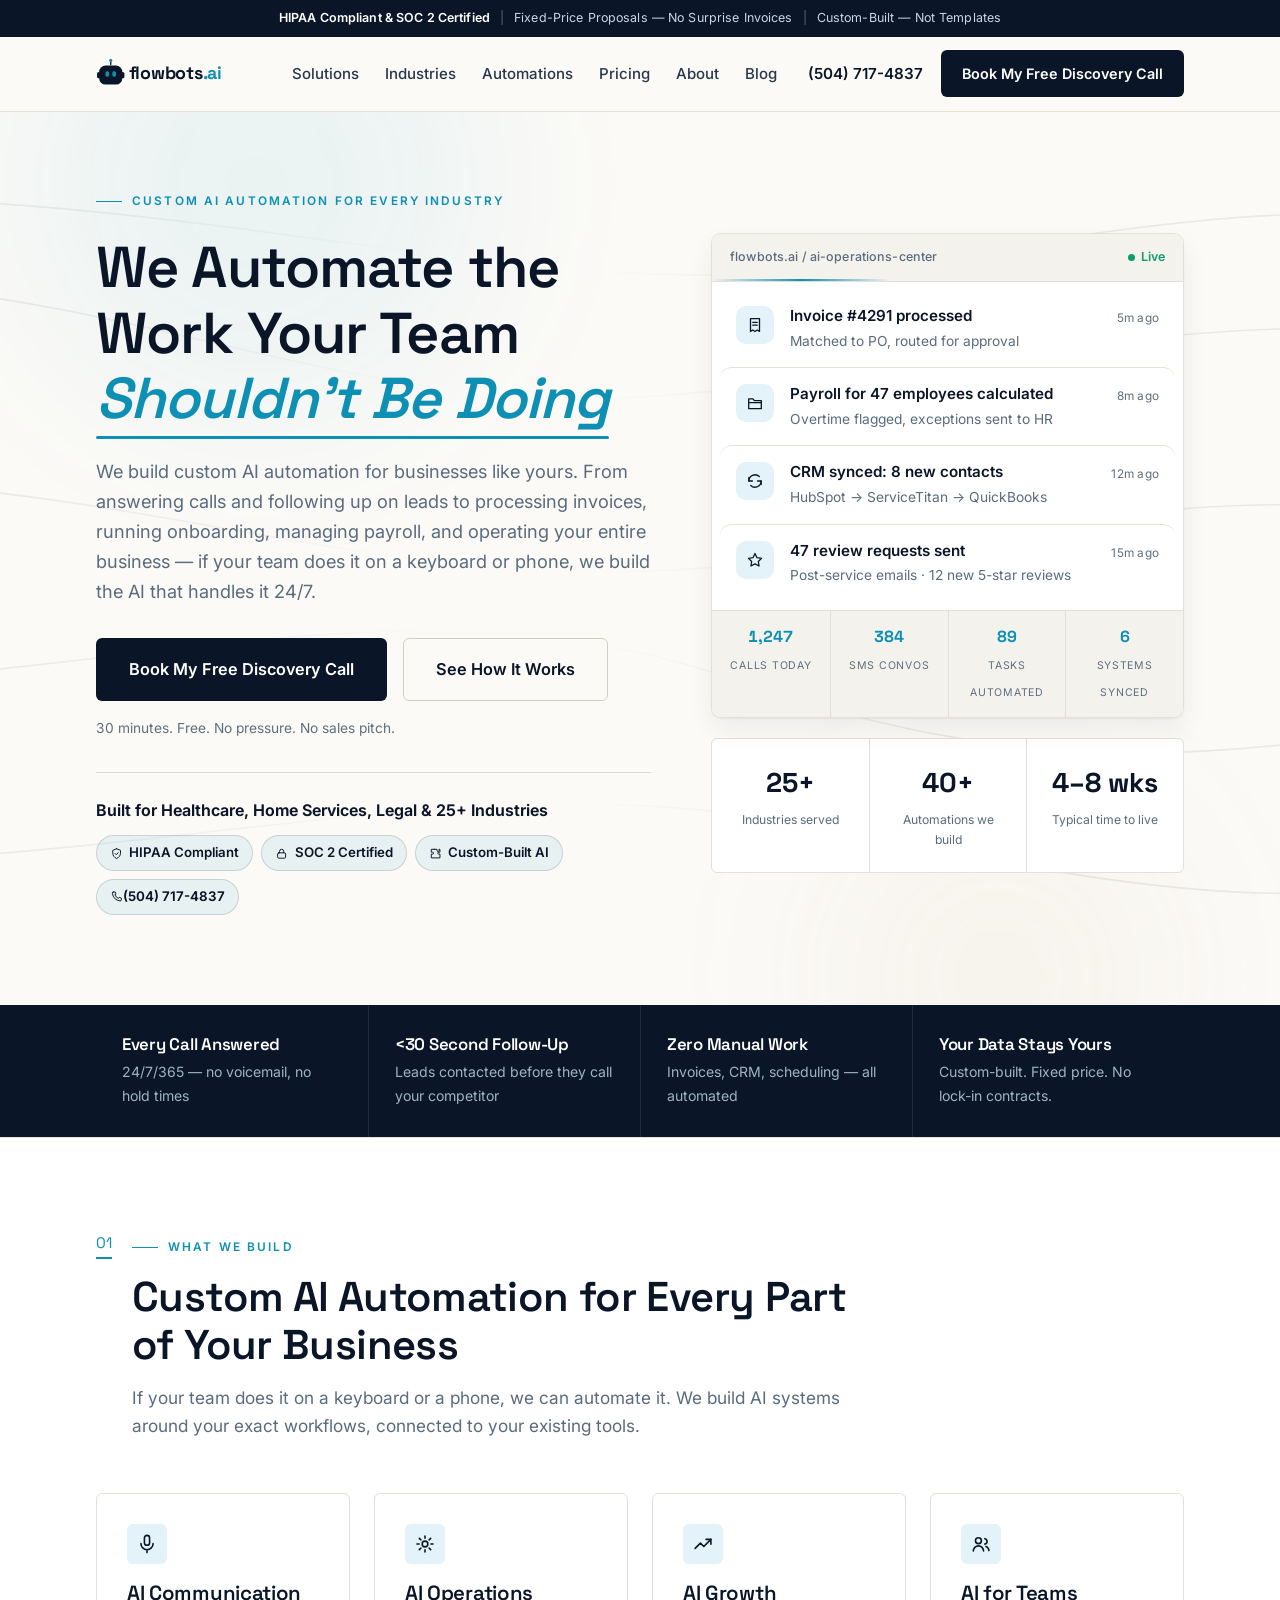
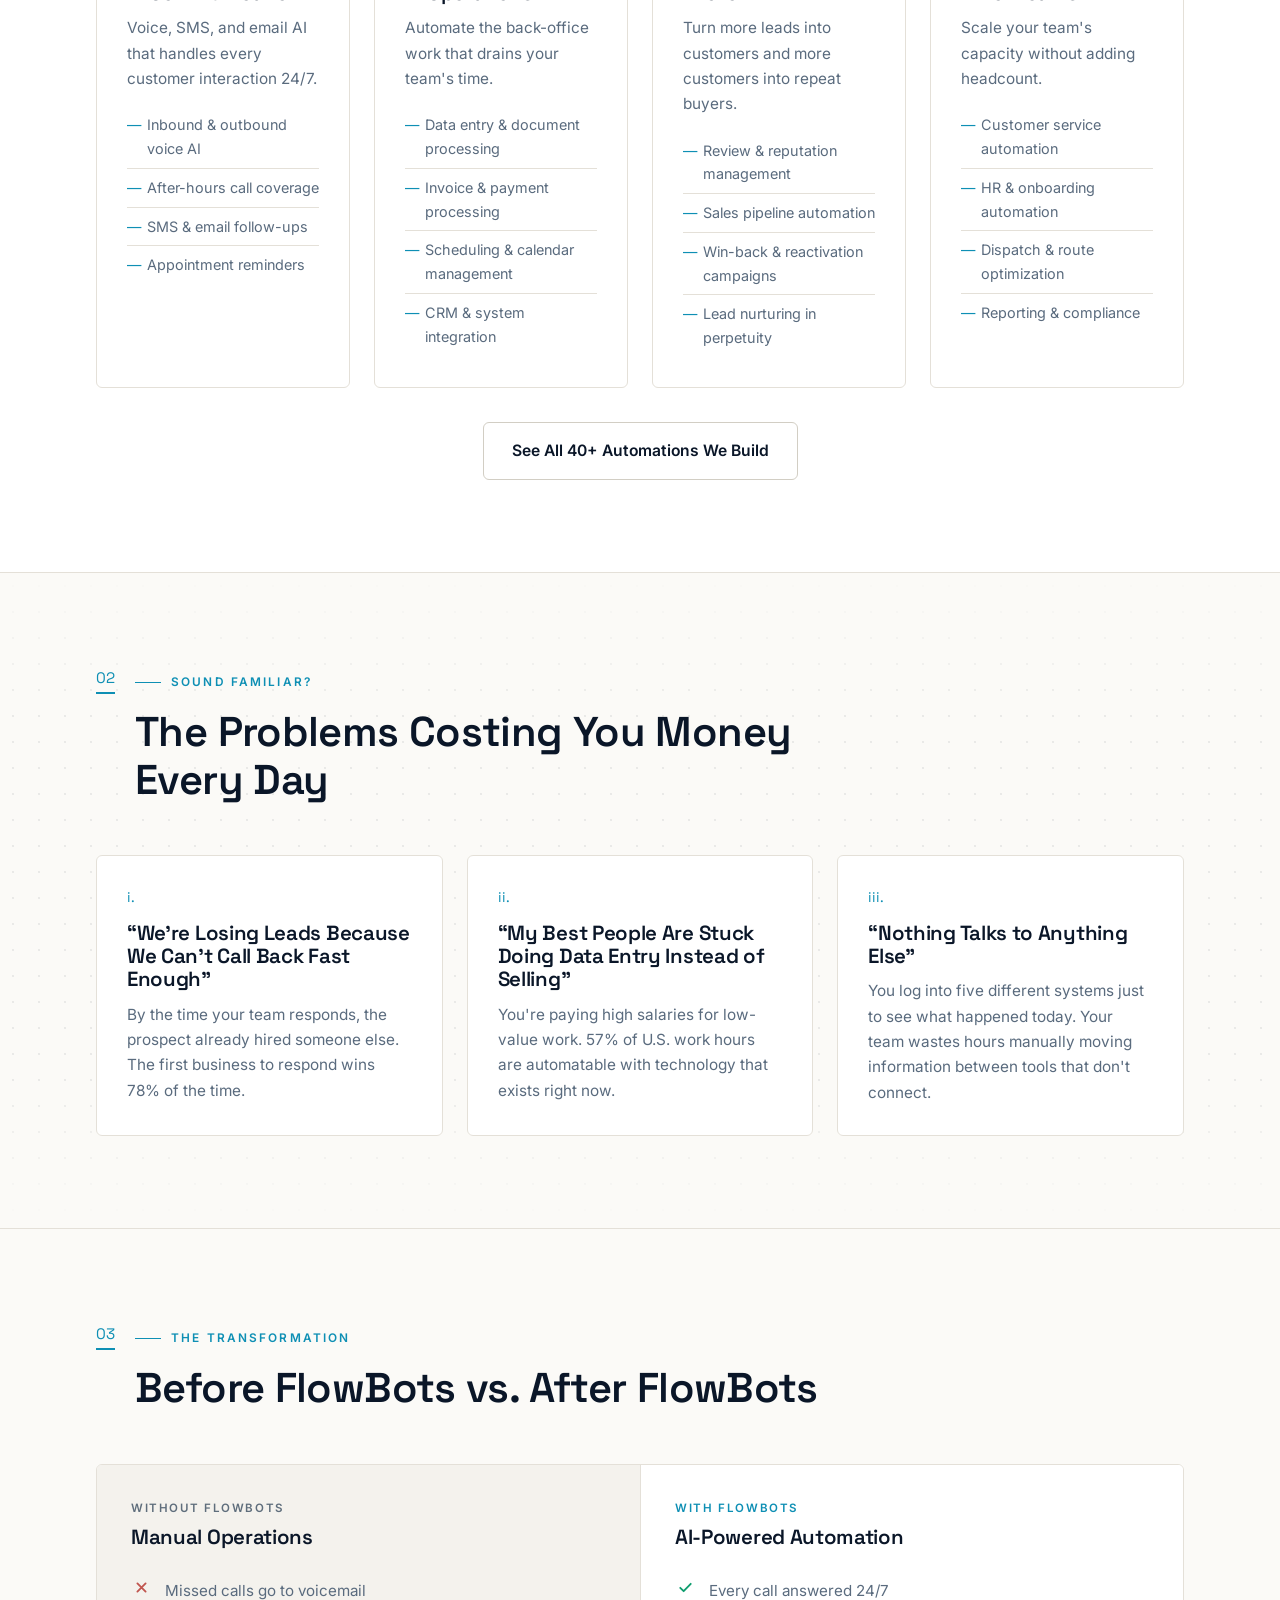
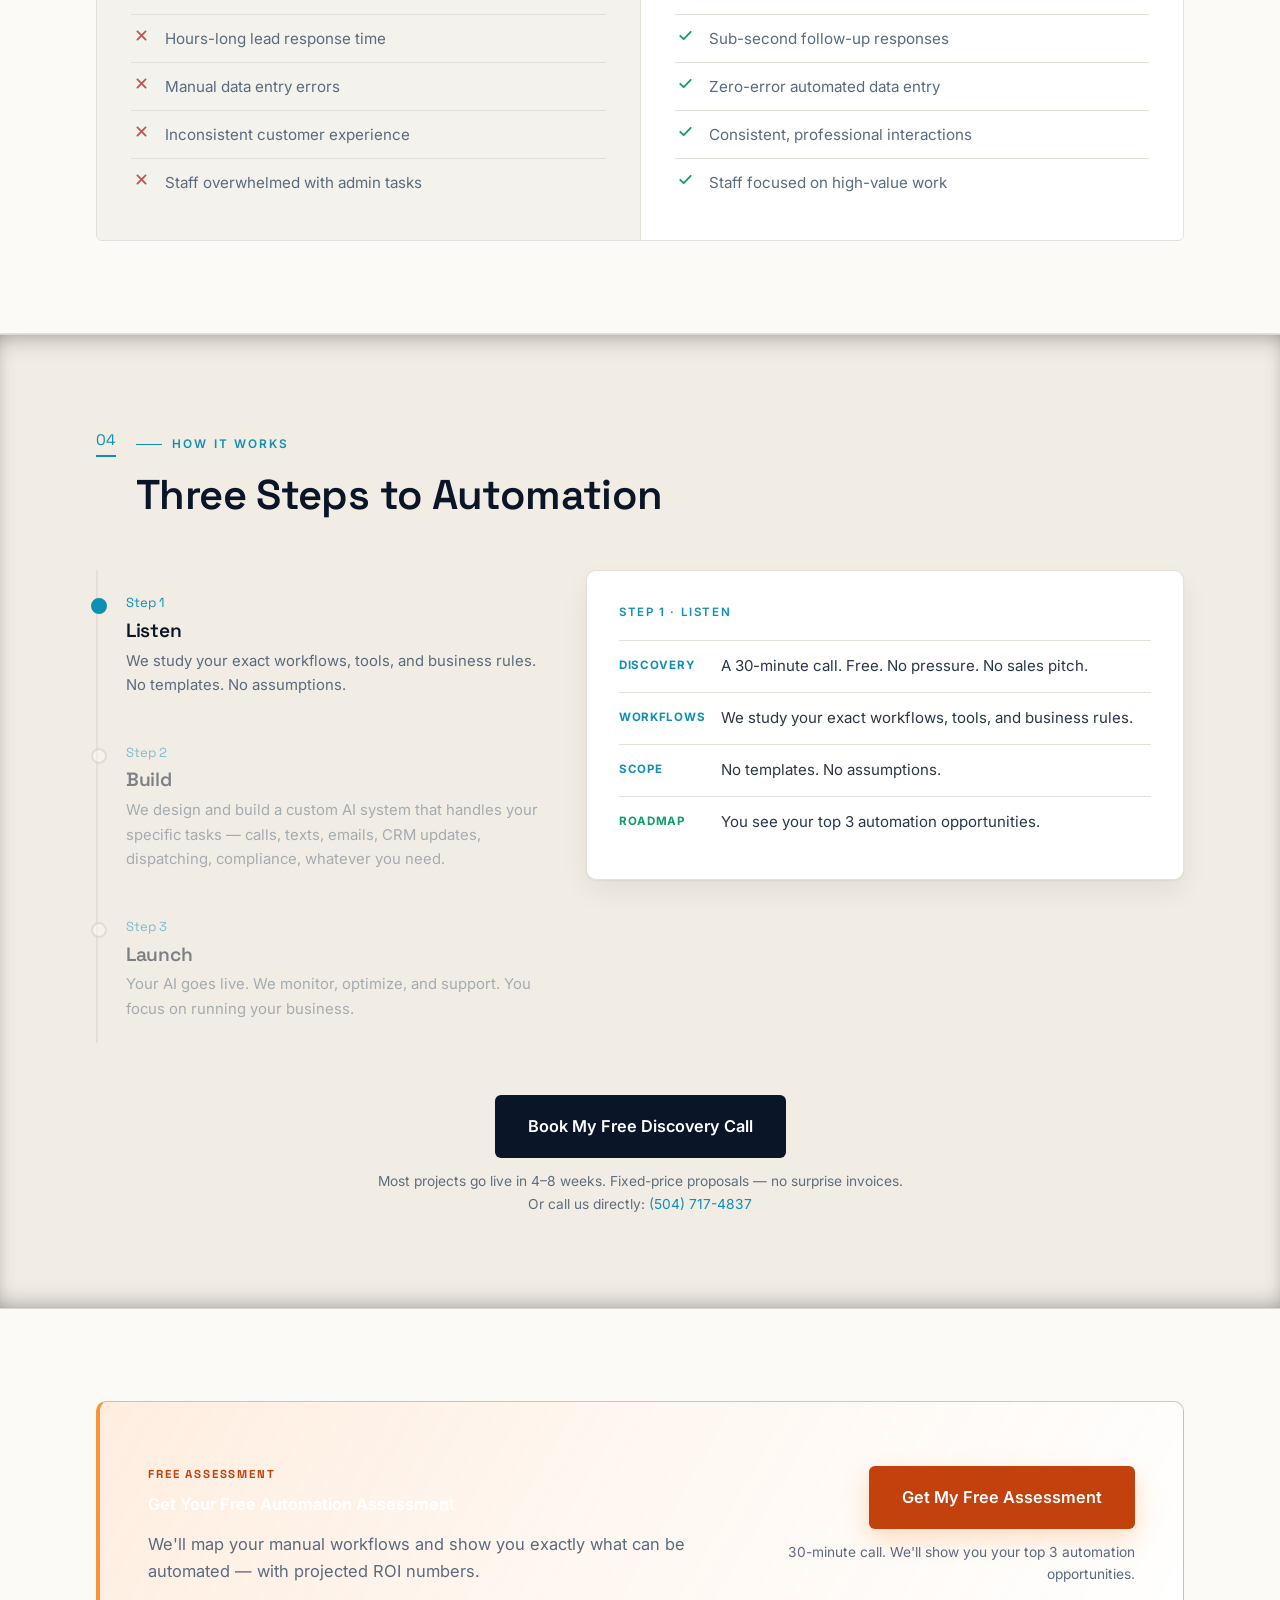
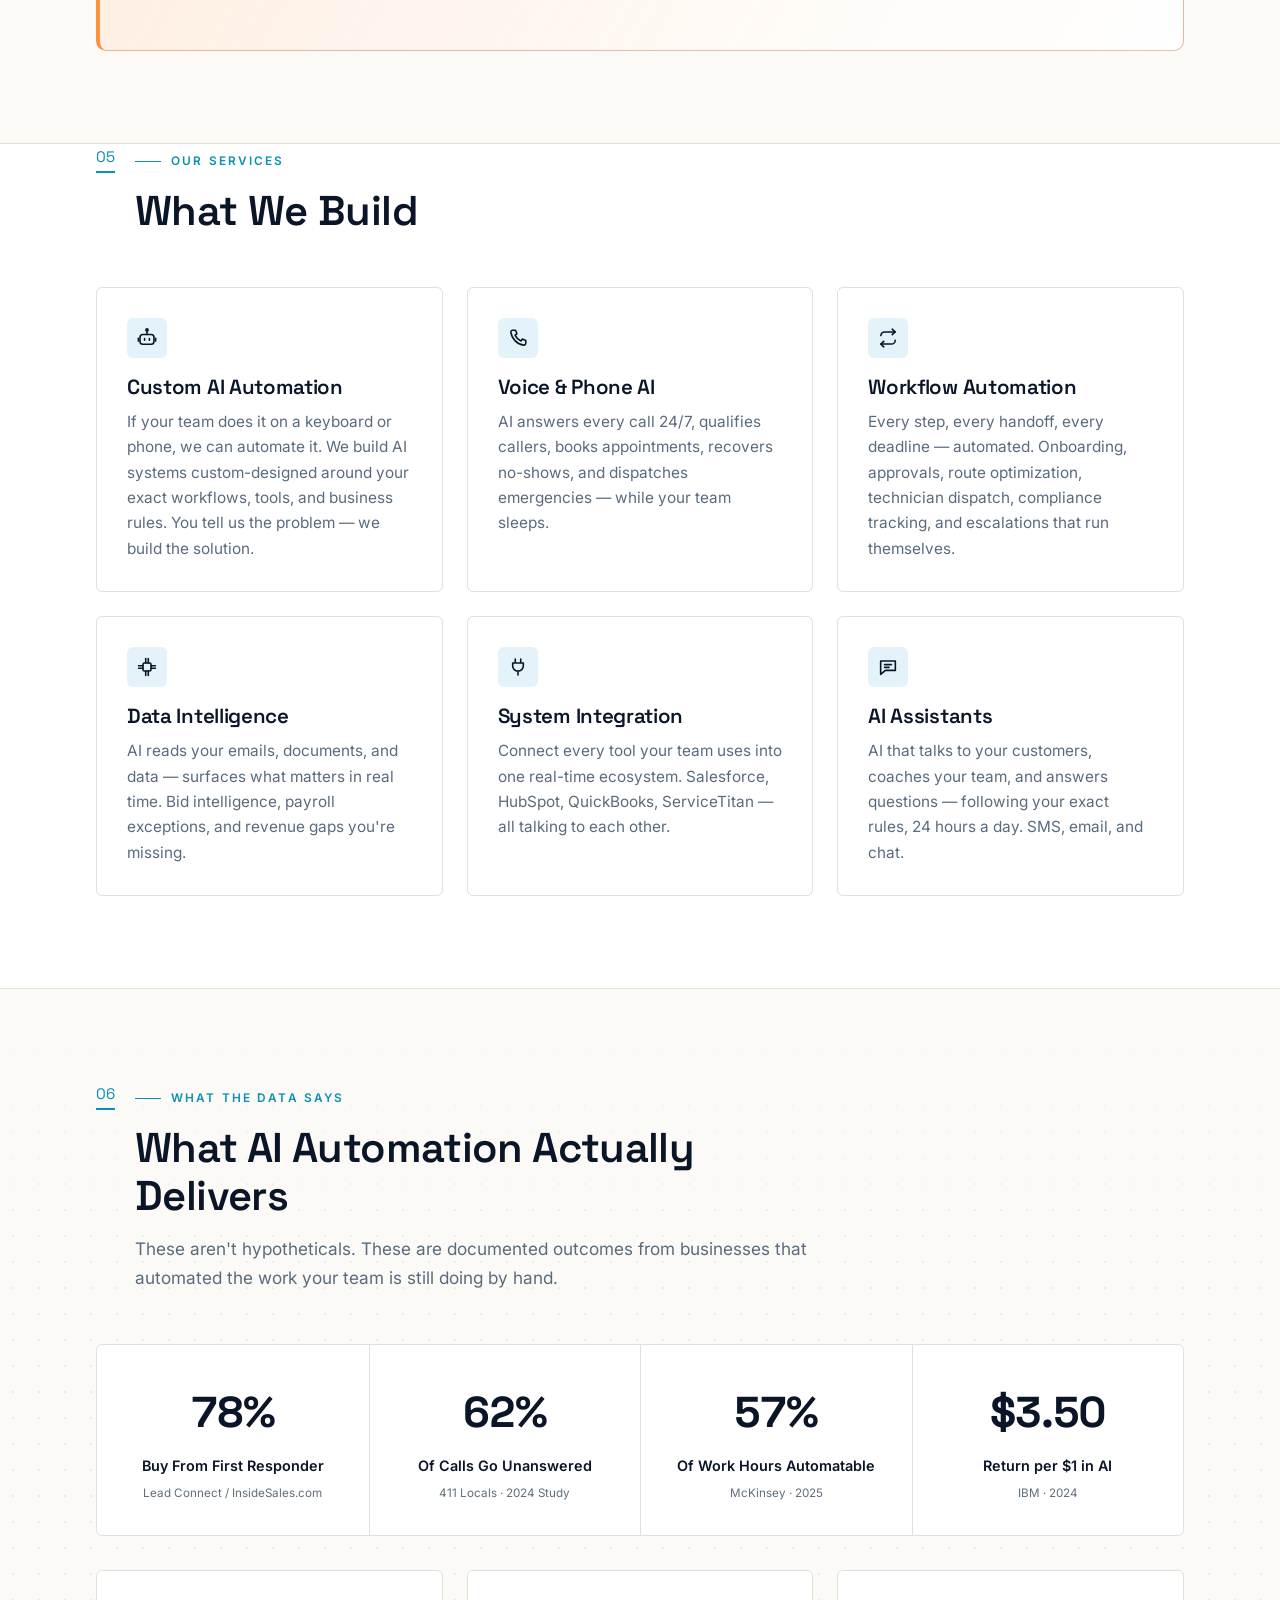
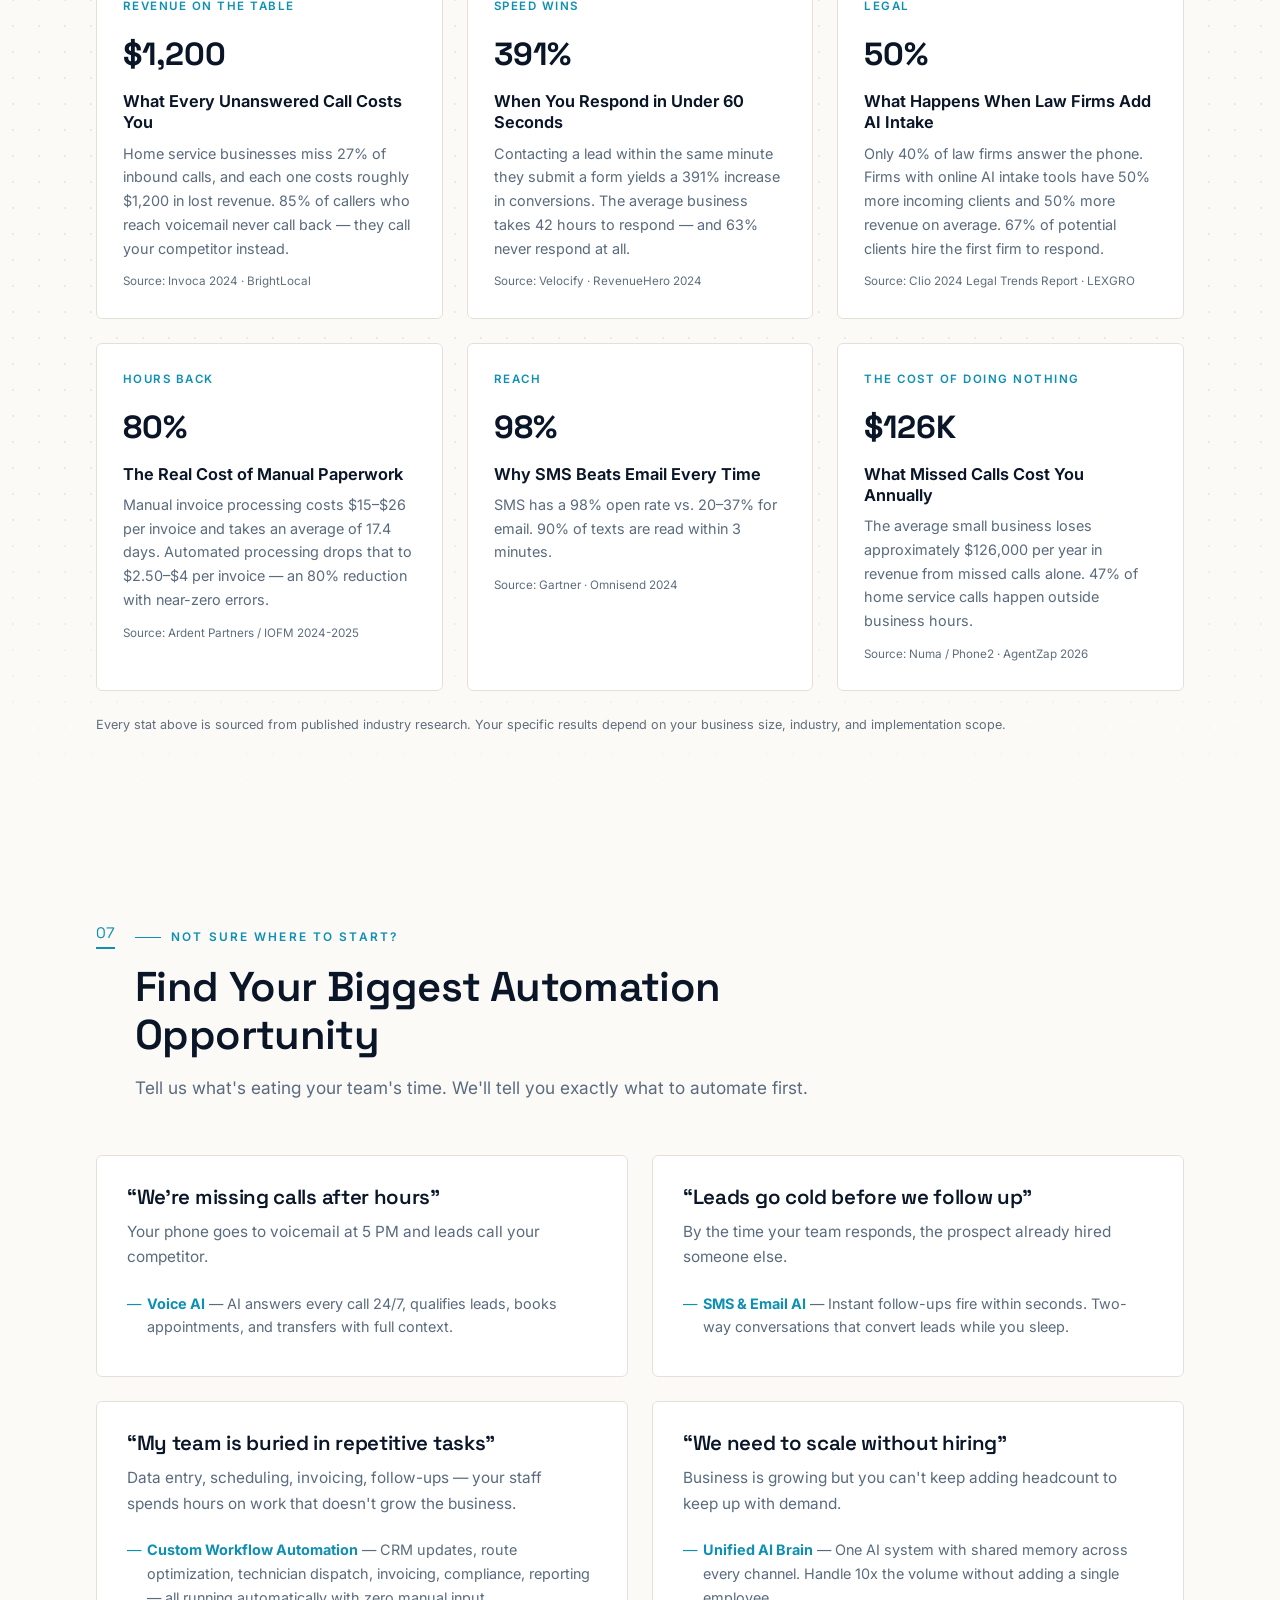
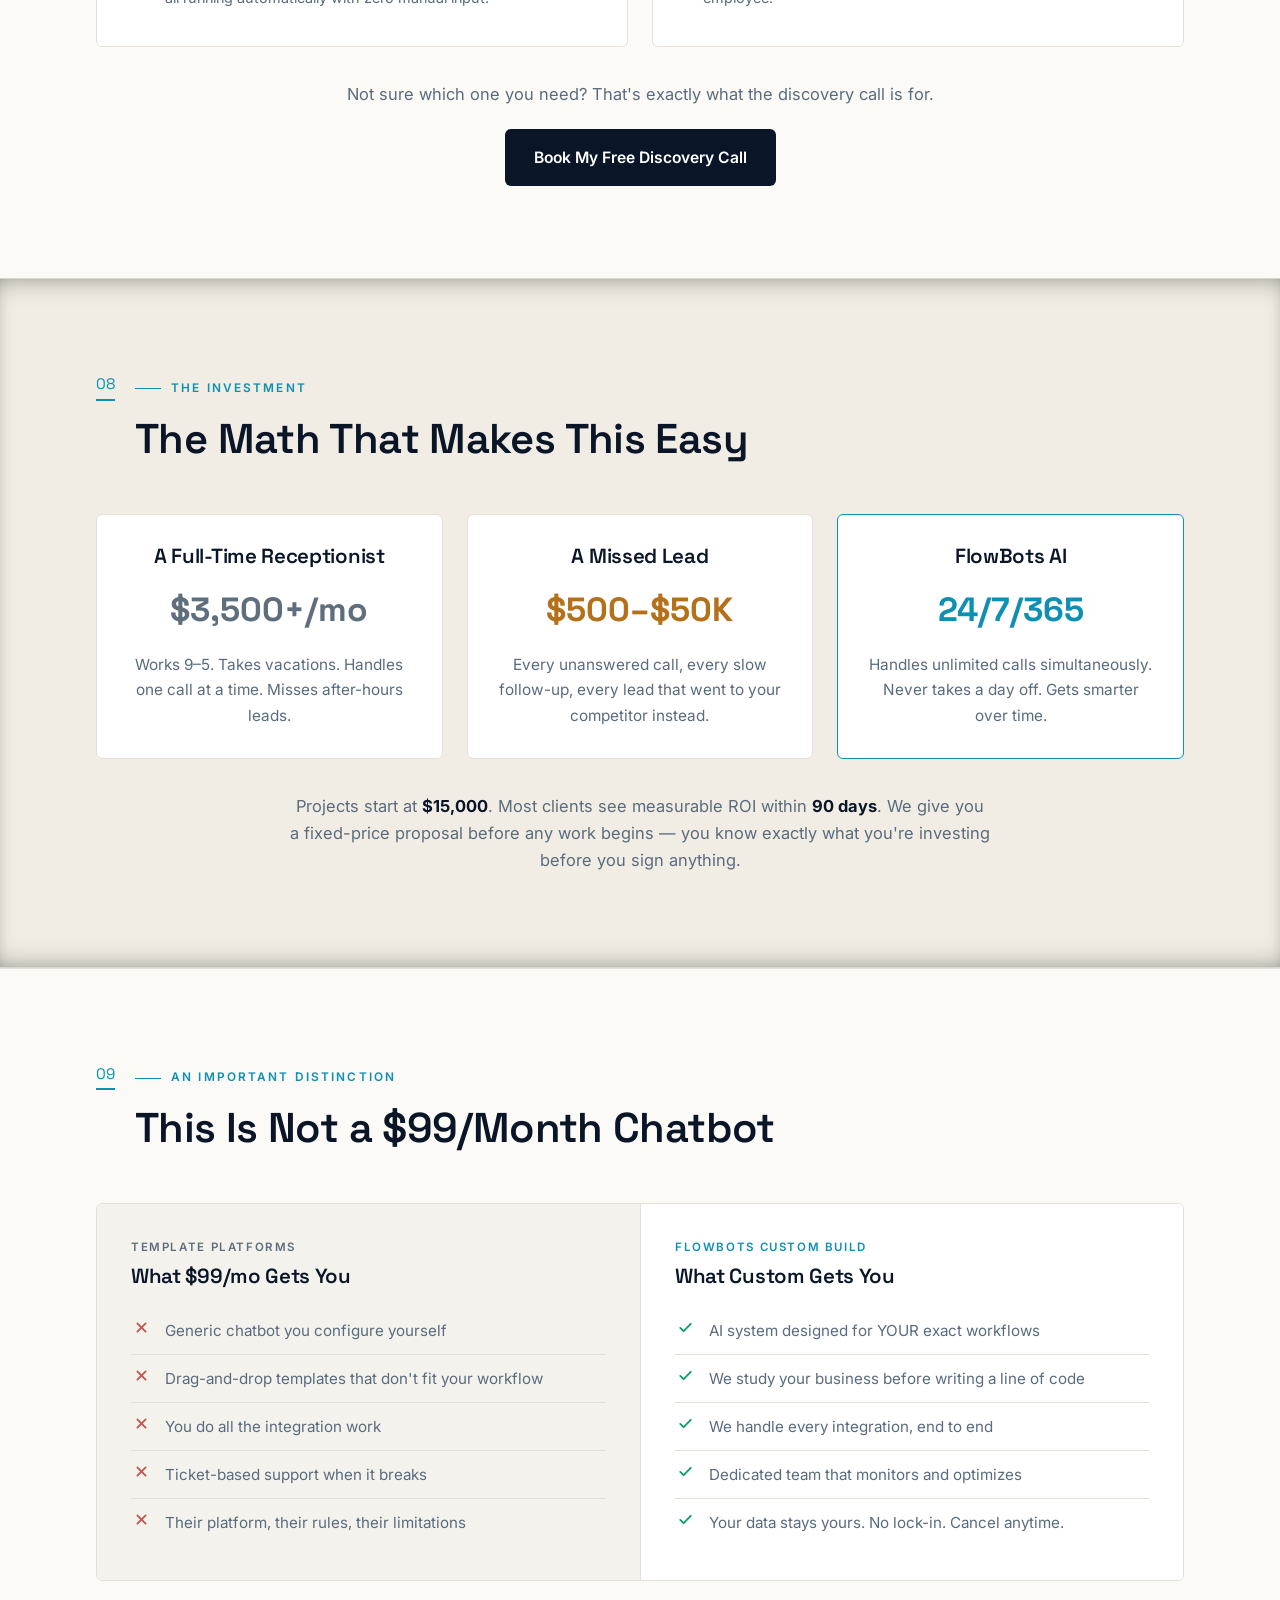
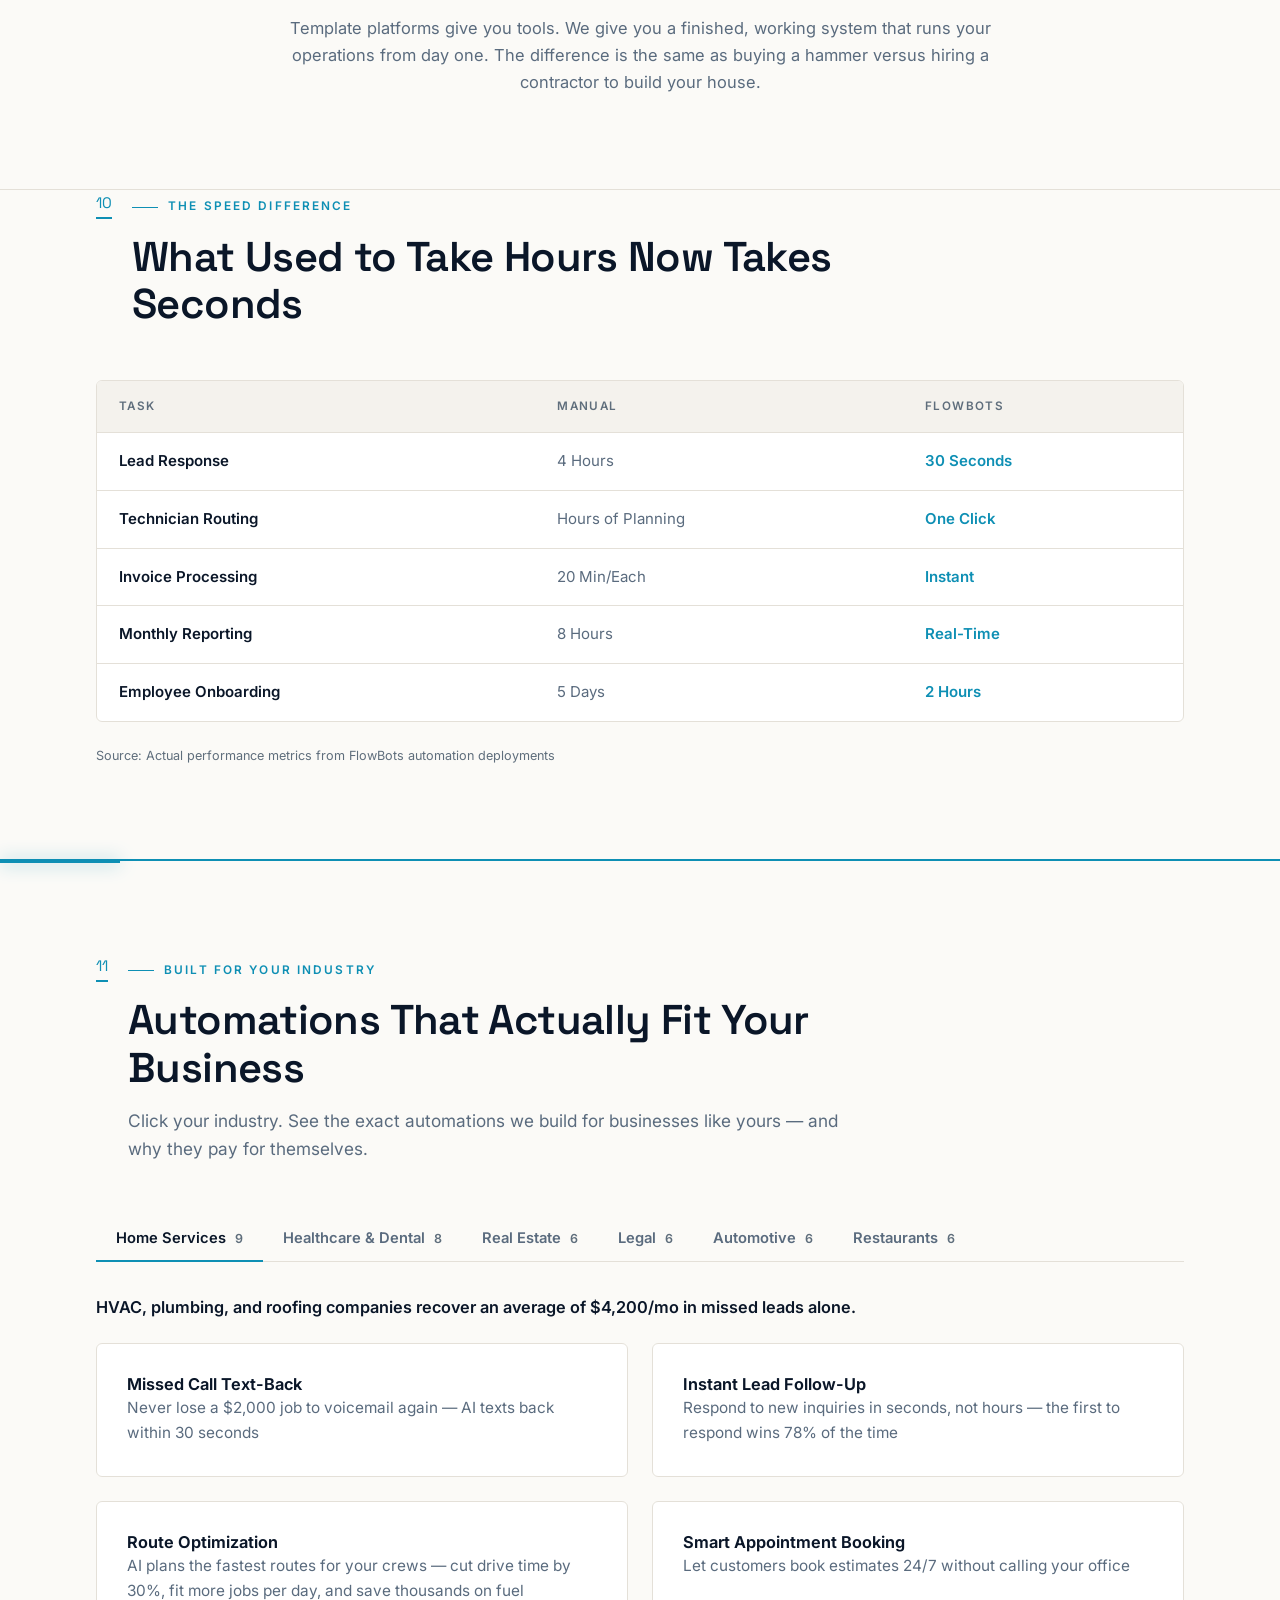
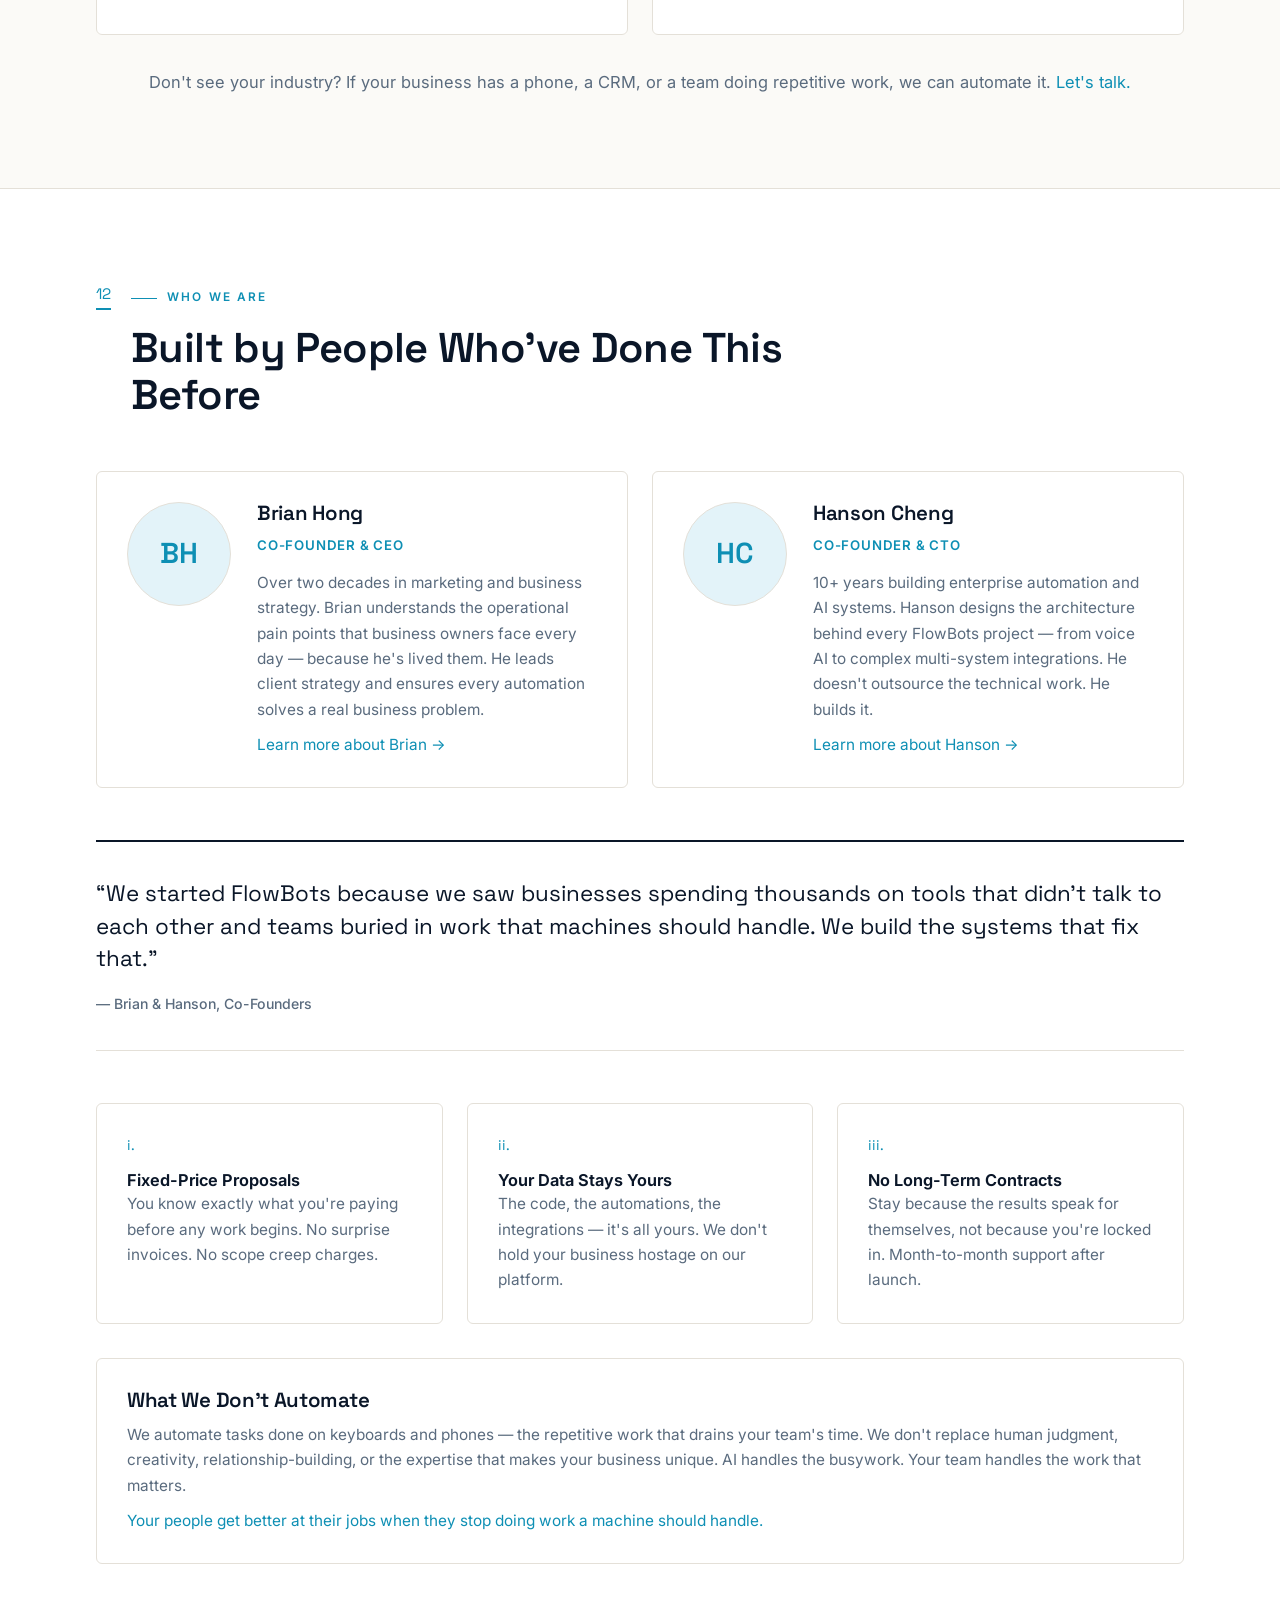
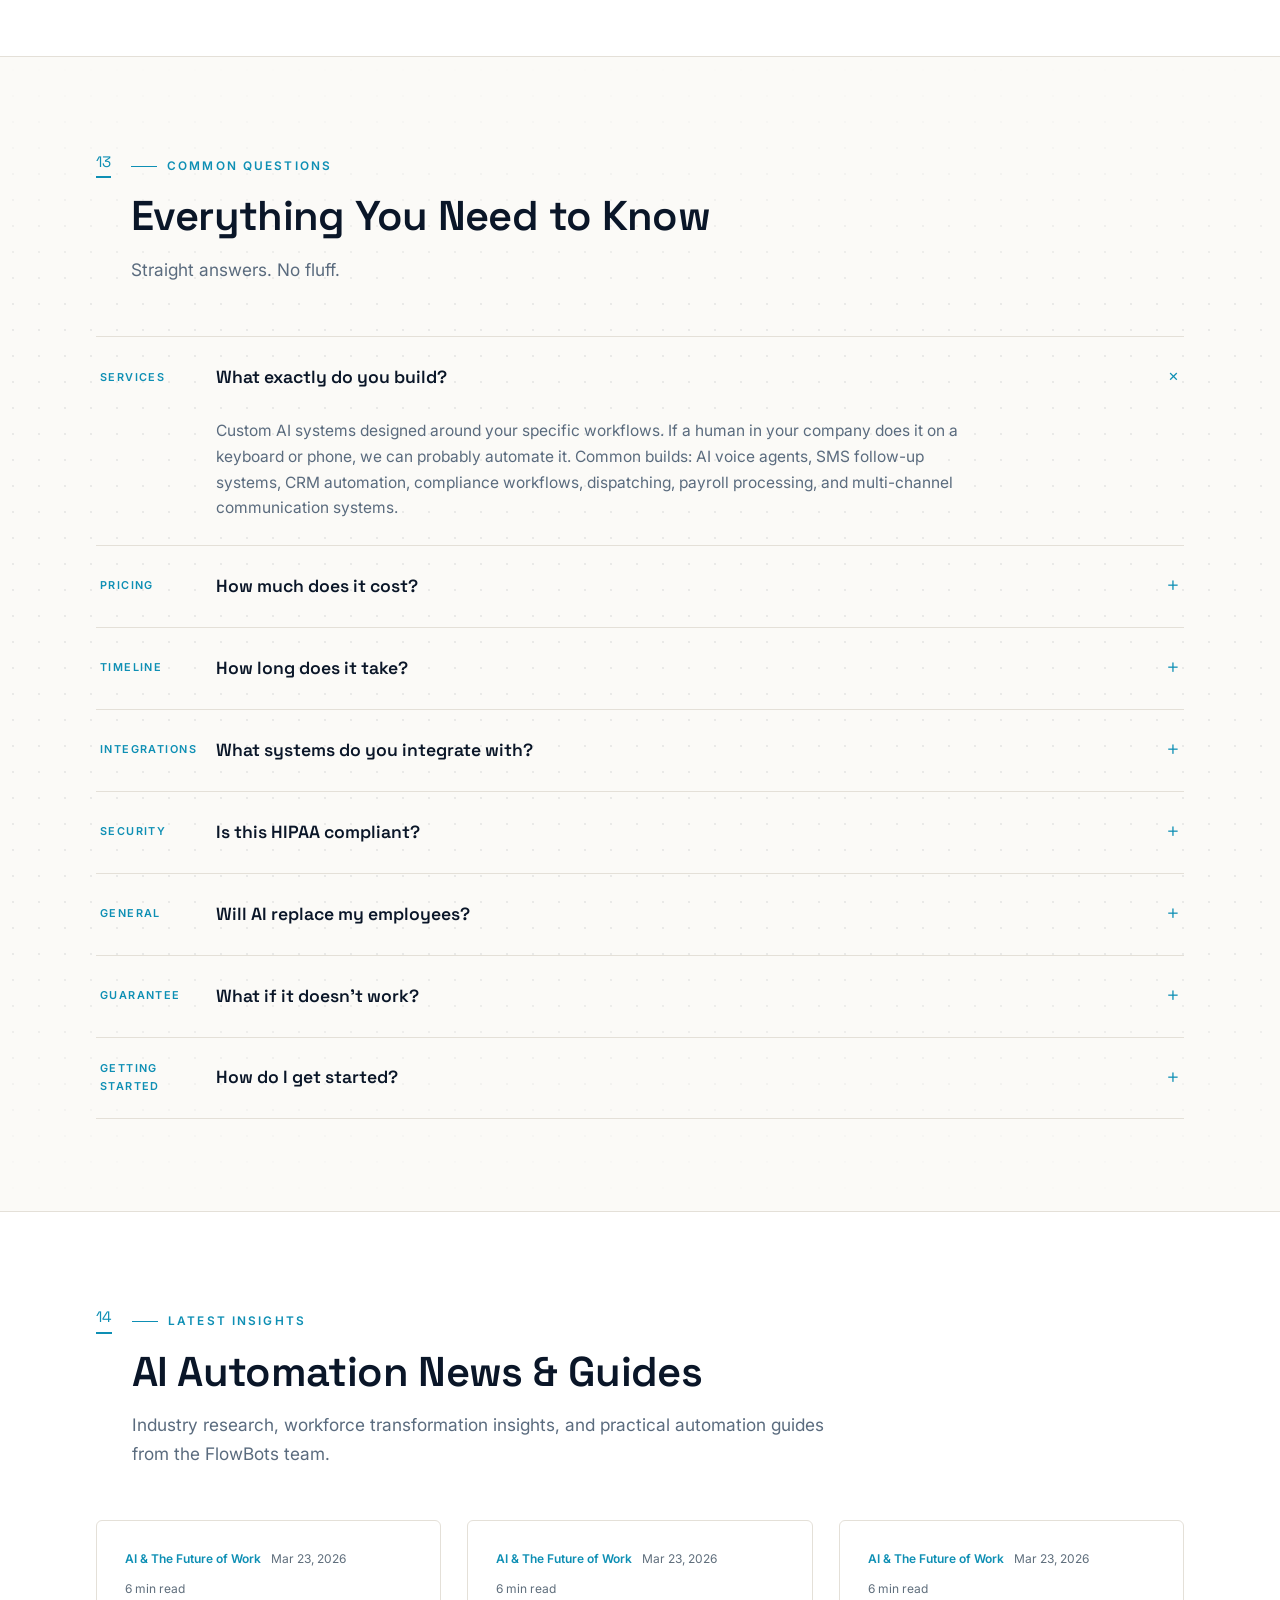
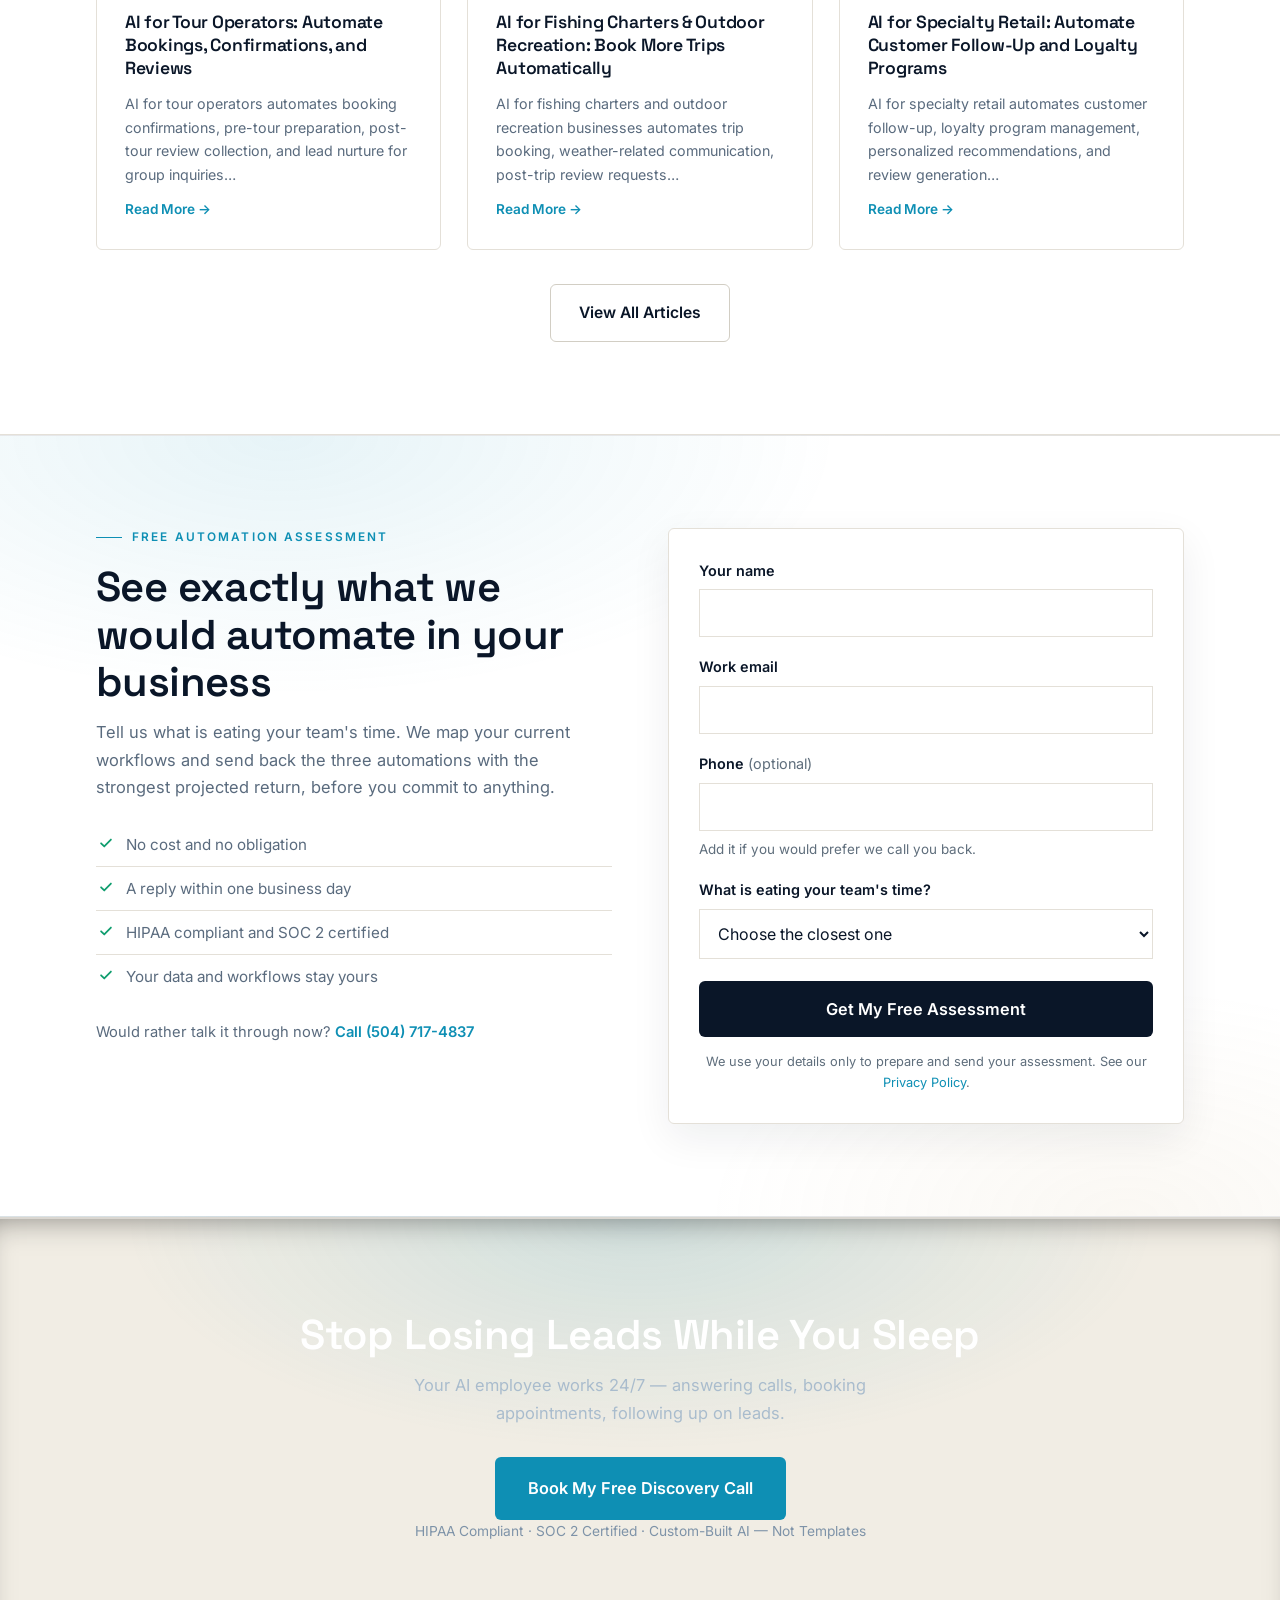
==== index.html @ aa14f766 "Fix broken CSS, hero panel placement, crowded panel rows, and a flat assessment band Root cause of t" ====
<!DOCTYPE html>
<html lang="en">
<head>
<meta charset="UTF-8">
<meta name="viewport" content="width=device-width, initial-scale=1.0">
<title>FlowBots.ai — Custom AI Automation for Your Business | Voice AI, SMS, Workflow Automation</title>
<meta name="description" content="We build custom AI automation for businesses like yours. Voice AI, SMS follow-up, workflow automation — if your team does it on a keyboard or phone, we build the AI that handles it 24/7.">
<link rel="preconnect" href="https://fonts.googleapis.com">
<link rel="preconnect" href="https://fonts.gstatic.com" crossorigin>
<link href="https://fonts.googleapis.com/css2?family=Space+Grotesk:wght@500;600;700&family=Inter:wght@400;500;600&display=swap" rel="stylesheet">
<link rel="stylesheet" href="style.css?v=16">
<script>/* These are the animated designs: motion is on unless a URL explicitly
   asks for ?motion=off. A production build should restore respect for
   prefers-reduced-motion; this is a review prototype. */
try{if(!/[?&]motion=off/.test(location.search))document.documentElement.classList.add('motion-on');}catch(e){}</script>
</head>
<body>
<svg class="icon-sprite" aria-hidden="true" focusable="false" style="position:absolute;width:0;height:0;overflow:hidden"><defs><symbol id="i-phone" viewBox="0 0 24 24"><path d="M6.2 3.5h3.1l1.5 3.9-2 1.4a12.4 12.4 0 0 0 6.4 6.4l1.4-2 3.9 1.5v3.1a2 2 0 0 1-2.2 2A16.6 16.6 0 0 1 4.2 5.7a2 2 0 0 1 2-2.2Z"/></symbol><symbol id="i-message" viewBox="0 0 24 24"><path d="M4 5.5h16v10.2H9.2L4 20V5.5Z"/><path d="M8.2 9.4h7.6M8.2 12.4h5"/></symbol><symbol id="i-shield" viewBox="0 0 24 24"><path d="M12 3.2 19 6v5.1c0 4.5-2.9 8-7 9.7-4.1-1.7-7-5.2-7-9.7V6l7-2.8Z"/><path d="M9.2 11.8 11.3 14l3.5-3.7"/></symbol><symbol id="i-plug" viewBox="0 0 24 24"><path d="M9 3.2v4.4M15 3.2v4.4M6.2 7.6h11.6v3.1a5.8 5.8 0 0 1-11.6 0V7.6ZM12 16.5v4.3"/></symbol><symbol id="i-gear" viewBox="0 0 24 24"><circle cx="12" cy="12" r="3.1"/><path d="M12 3.2v2.4M12 18.4v2.4M5.8 5.8l1.7 1.7M16.5 16.5l1.7 1.7M3.2 12h2.4M18.4 12h2.4M5.8 18.2l1.7-1.7M16.5 7.5l1.7-1.7"/></symbol><symbol id="i-chart" viewBox="0 0 24 24"><path d="M3.5 20.4h17"/><path d="M6.8 20.4v-6.2M11.4 20.4V7.6M16 20.4v-9.2"/></symbol><symbol id="i-sync" viewBox="0 0 24 24"><path d="M20.2 12a8.2 8.2 0 0 1-13.9 5.9M3.8 12A8.2 8.2 0 0 1 17.7 6.1"/><path d="M3.8 7.2V12h4.8M20.2 16.8V12h-4.8"/></symbol><symbol id="i-folder" viewBox="0 0 24 24"><path d="M3.6 6.4h5.6l2 2.4h9.2v10.8H3.6V6.4Z"/><path d="M3.6 11.6h16.8"/></symbol><symbol id="i-puzzle" viewBox="0 0 24 24"><path d="M9.4 4.2h5.2v2.3a1.7 1.7 0 1 0 3.4 0V4.2h1.8v5.2h-2.3a1.7 1.7 0 1 0 0 3.4h2.3v6.9H4.2v-6.9h2.3a1.7 1.7 0 1 0 0-3.4H4.2V4.2h5.2Z"/></symbol><symbol id="i-bolt" viewBox="0 0 24 24"><path d="M13.4 2.6 4.8 13.5h5.9l-1.1 7.9 8.6-10.9h-5.9l1.1-7.9Z"/></symbol><symbol id="i-lock" viewBox="0 0 24 24"><rect x="4.8" y="10.6" width="14.4" height="9.6" rx="2"/><path d="M8.2 10.6V7.9a3.8 3.8 0 0 1 7.6 0v2.7"/></symbol><symbol id="i-unlock" viewBox="0 0 24 24"><rect x="4.8" y="10.6" width="14.4" height="9.6" rx="2"/><path d="M8.2 10.6V7.9a3.8 3.8 0 0 1 7.1-1.9"/></symbol><symbol id="i-document" viewBox="0 0 24 24"><path d="M6.2 3.4h7.4l4.2 4.2v13H6.2V3.4Z"/><path d="M13.6 3.4v4.2h4.2M9.2 12.4h5.6M9.2 15.8h5.6"/></symbol><symbol id="i-flask" viewBox="0 0 24 24"><path d="M9.4 3.4v6.1L4.6 18a2 2 0 0 0 1.7 3h11.4a2 2 0 0 0 1.7-3l-4.8-8.5V3.4"/><path d="M8.2 3.4h7.6M7.4 14.2h9.2"/></symbol><symbol id="i-trending" viewBox="0 0 24 24"><path d="M3.4 16.8 9.2 11l3.7 3.7 7.7-7.7"/><path d="M15.4 7h5.2v5.2"/></symbol><symbol id="i-users" viewBox="0 0 24 24"><circle cx="9.2" cy="8.4" r="3.2"/><path d="M3.6 19.6a5.6 5.6 0 0 1 11.2 0"/><path d="M16.2 6.2a3 3 0 0 1 0 5.9M17.4 14.6a5 5 0 0 1 3.2 4.6"/></symbol><symbol id="i-bot" viewBox="0 0 24 24"><rect x="4.4" y="8.2" width="15.2" height="10.6" rx="3"/><path d="M12 4.2v4M9.4 12.6v1.8M14.6 12.6v1.8M2.6 12.4v3M21.4 12.4v3"/><circle cx="12" cy="3.2" r="1.2"/></symbol><symbol id="i-tools" viewBox="0 0 24 24"><path d="M14.8 6.4a3.8 3.8 0 0 0 5 5l-9.6 9.6a2.2 2.2 0 0 1-3.1-3.1l9.6-9.6a3.8 3.8 0 0 0-5-5"/></symbol><symbol id="i-receipt" viewBox="0 0 24 24"><path d="M6 3.4h12v17.2l-3-1.9-3 1.9-3-1.9-3 1.9V3.4Z"/><path d="M9 8.4h6M9 12.2h6"/></symbol><symbol id="i-star" viewBox="0 0 24 24"><path d="m12 3.4 2.7 5.5 6 .9-4.3 4.2 1 6-5.4-2.8-5.4 2.8 1-6L3.3 9.8l6-.9L12 3.4Z"/></symbol><symbol id="i-mic" viewBox="0 0 24 24"><rect x="9.2" y="2.6" width="5.6" height="10.8" rx="2.8"/><path d="M5.4 11.6a6.6 6.6 0 0 0 13.2 0M12 18.2v3.2"/></symbol><symbol id="i-repeat" viewBox="0 0 24 24"><path d="M4.2 9.4a4 4 0 0 1 4-4h11.6M19.8 14.6a4 4 0 0 1-4 4H4.2"/><path d="M16.6 2.4 19.8 5.4l-3.2 3M7.4 15.6 4.2 18.6l3.2 3"/></symbol><symbol id="i-cpu" viewBox="0 0 24 24"><rect x="7.6" y="7.6" width="8.8" height="8.8" rx="1.6"/><path d="M10.6 2.8v4.8M13.4 2.8v4.8M10.6 16.4v4.8M13.4 16.4v4.8M2.8 10.6h4.8M2.8 13.4h4.8M16.4 10.6h4.8M16.4 13.4h4.8"/></symbol><symbol id="i-calendar" viewBox="0 0 24 24"><rect x="3.8" y="5.4" width="16.4" height="15" rx="2"/><path d="M8.2 2.8v4.4M15.8 2.8v4.4M3.8 10.4h16.4"/></symbol><symbol id="i-card" viewBox="0 0 24 24"><rect x="2.8" y="5.2" width="18.4" height="13.6" rx="2.2"/><path d="M2.8 10h18.4M6.4 14.6h3.4"/></symbol><symbol id="i-ruler" viewBox="0 0 24 24"><path d="m3.4 15.4 12-12 5.2 5.2-12 12-5.2-5.2Z"/><path d="m7.4 11.4 2 2M10.6 8.2l2 2M13.8 5 15.8 7"/></symbol><symbol id="i-clock" viewBox="0 0 24 24"><circle cx="12" cy="12" r="8.6"/><path d="M12 6.8V12l3.4 2.2"/></symbol><symbol id="i-search" viewBox="0 0 24 24"><circle cx="10.8" cy="10.8" r="6.8"/><path d="m16 16 4.6 4.6"/></symbol><symbol id="i-graduation" viewBox="0 0 24 24"><path d="M2.8 8.6 12 4.2l9.2 4.4-9.2 4.4L2.8 8.6Z"/><path d="M6.6 10.6v5.2c0 1.6 2.4 2.9 5.4 2.9s5.4-1.3 5.4-2.9v-5.2M20.4 9v5.4"/></symbol><symbol id="i-target" viewBox="0 0 24 24"><circle cx="12" cy="12" r="8.4"/><circle cx="12" cy="12" r="4.6"/><circle cx="12" cy="12" r="1"/></symbol><symbol id="i-home" viewBox="0 0 24 24"><path d="M3.8 10.8 12 3.8l8.2 7v9.4H3.8v-9.4Z"/><path d="M9.4 20.2v-5.6h5.2v5.6"/></symbol><symbol id="i-health" viewBox="0 0 24 24"><path d="M6.2 3.2v5.4a4.6 4.6 0 0 0 9.2 0V3.2"/><path d="M4.4 3.2h3.6M13.6 3.2h3.6M10.8 13a5.4 5.4 0 0 0 5.4 5.2 3.6 3.6 0 0 0 3.6-3.6v-1.2"/><circle cx="19.8" cy="11.4" r="2"/></symbol><symbol id="i-building" viewBox="0 0 24 24"><path d="M4.2 20.6V8.2L12 3.4l7.8 4.8v12.4"/><path d="M3 20.6h18M8 11.4h2.4M13.6 11.4H16M8 15.4h2.4M13.6 15.4H16"/></symbol><symbol id="i-check" viewBox="0 0 24 24"><path d="m4.6 12.4 4.8 4.8 10-10.4"/></symbol><symbol id="i-x" viewBox="0 0 24 24"><path d="M6.2 6.2l11.6 11.6M17.8 6.2 6.2 17.8"/></symbol><symbol id="i-menu" viewBox="0 0 24 24"><path d="M3.8 7h16.4M3.8 12h16.4M3.8 17h16.4"/></symbol><symbol id="i-arrow-down" viewBox="0 0 24 24"><path d="M12 4.2v14.6M6.4 13.4 12 19l5.6-5.6"/></symbol><symbol id="i-mail" viewBox="0 0 24 24"><rect x="3.2" y="5.2" width="17.6" height="13.6" rx="2"/><path d="m3.8 6.6 8.2 6 8.2-6"/></symbol><symbol id="i-route" viewBox="0 0 24 24"><circle cx="6" cy="6" r="2.6"/><circle cx="18" cy="18" r="2.6"/><path d="M8.6 6h5.8a3.6 3.6 0 0 1 0 7.2H9.6a3.6 3.6 0 0 0 0 7.2h.4"/></symbol></defs></svg>

<div class="topbar">
  <b>HIPAA Compliant &amp; SOC 2 Certified</b><span class="sep">|</span><span class="hide-m">Fixed-Price Proposals — No Surprise Invoices</span><span class="sep hide-m">|</span><span class="hide-m">Custom-Built — Not Templates</span>
</div>

<header class="site-header">
  <div class="wrap nav">
    <a class="brand" href="index.html" aria-label="FlowBots.ai home">
      <svg xmlns="http://www.w3.org/2000/svg" width="200" height="38" viewBox="0 0 320 60" role="img" aria-label="flowbots.ai"><g transform="translate(2 4)"><path stroke="#0A1628" stroke-linecap="round" stroke-width="2.5" d="M26 0v8"/><circle cx="26" r="3" fill="#0E8FB4"/><rect width="44" height="36" x="4" y="10" fill="#0A1628" rx="12" ry="12"/><rect width="6" height="12" y="22" fill="#0A1628" rx="3" ry="3"/><rect width="6" height="12" x="46" y="22" fill="#0A1628" rx="3" ry="3"/><rect width="28" height="16" x="12" y="18" fill="#0a1628" rx="6" ry="6"/><rect width="7" height="10" x="16" y="21" fill="#0E8FB4" rx="3" ry="3"/><rect width="7" height="10" x="29" y="21" fill="#0E8FB4" rx="3" ry="3"/><path stroke="#0a1628" stroke-linecap="round" stroke-width="2" d="M19 40h14"/></g><text x="62" y="40" fill="#0A1628" font-family="'Space Grotesk','DM Sans',Arial,sans-serif" font-size="34" font-weight="700" letter-spacing="-.5">flowbots<tspan fill="#0E8FB4">.ai</tspan></text></svg>
    </a>
    <ul class="nav-links">
      <li><a href="solutions.html">Solutions</a></li>
      <li><a href="industries.html">Industries</a></li>
      <li><a href="automations.html">Automations</a></li>
      <li><a href="pricing.html">Pricing</a></li>
      <li><a href="about.html">About</a></li>
      <li><a href="blog.html">Blog</a></li>
    </ul>
    <div class="nav-cta">
      <a class="nav-phone" href="tel:+15047174837" data-track="tel-click">(504) 717-4837</a>
      <a class="btn btn-primary" href="https://www.flowbots.ai/book-call/" data-track="cta-book">Book My Free Discovery Call</a>
      <button class="nav-toggle" aria-expanded="false" aria-label="Open menu"><svg class="ico" aria-hidden="true"><use href="#i-menu"></use></svg></button>
    </div>
  </div>
  <nav class="mobile-menu" aria-label="Mobile">
    <a href="solutions.html">Solutions</a>
    <a href="industries.html">Industries</a>
    <a href="automations.html">Automations</a>
    <a href="pricing.html">Pricing</a>
    <a href="about.html">About</a>
    <a href="blog.html">Blog</a>
    <a href="tel:+15047174837" data-track="tel-click">(504) 717-4837</a>
  </nav>
</header>

<main>

<!-- ============ HERO ============ -->
<section class="hero">
  <div class="hero-fx" aria-hidden="true"><span class="fx-light fx-1"></span><span class="fx-light fx-2"></span><svg class="hero-flow" viewBox="0 0 1200 600" preserveAspectRatio="xMidYMid slice" aria-hidden="true"><path class="flow-line" pathLength="100" d="M-40 120 C 220 90, 380 210, 620 190 S 1000 120, 1260 160"/><path class="flow-line" pathLength="100" d="M-40 250 C 260 230, 420 340, 700 300 S 1030 250, 1260 285"/><path class="flow-line" pathLength="100" d="M-40 380 C 200 400, 430 300, 660 380 S 1020 430, 1260 390"/><path class="flow-line" pathLength="100" d="M-40 500 C 240 520, 470 430, 720 480 S 1040 540, 1260 500"/><path class="flow-line" pathLength="100" d="M-40 60  C 300 40, 520 140, 780 100 S 1060 60, 1260 90"/><path class="flow-pulse p1" pathLength="100" d="M-40 120 C 220 90, 380 210, 620 190 S 1000 120, 1260 160"/><path class="flow-pulse p2" pathLength="100" d="M-40 250 C 260 230, 420 340, 700 300 S 1030 250, 1260 285"/><path class="flow-pulse p3" pathLength="100" d="M-40 380 C 200 400, 430 300, 660 380 S 1020 430, 1260 390"/><path class="flow-pulse p4" pathLength="100" d="M-40 500 C 240 520, 470 430, 720 480 S 1040 540, 1260 500"/><path class="flow-pulse p5" pathLength="100" d="M-40 60  C 300 40, 520 140, 780 100 S 1060 60, 1260 90"/></svg></div>
  <div class="wrap hero-grid">
    <div class="hero-copy">
      <span class="eyebrow">Custom AI Automation for Every Industry</span>
      <h1>We Automate the Work Your Team <em class="mark">Shouldn't Be Doing</em></h1>
      <p class="lede">We build custom AI automation for businesses like yours. From answering calls and following up on leads to processing invoices, running onboarding, managing payroll, and operating your entire business — if your team does it on a keyboard or phone, we build the AI that handles it 24/7.</p>
      <div class="cta-row">
        <a class="btn btn-primary btn-lg" href="https://www.flowbots.ai/book-call/" data-track="cta-book">Book My Free Discovery Call</a>
        <a class="btn btn-ghost btn-lg" href="pricing.html">See How It Works</a>
      </div>
      <p class="micro">30 minutes. Free. No pressure. No sales pitch.</p>
      <p class="hero-meta"><b>Built for Healthcare, Home Services, Legal &amp; 25+ Industries</b><span class="trust-chips"><span><svg class="ico" aria-hidden="true"><use href="#i-shield"></use></svg>HIPAA Compliant</span><span><svg class="ico" aria-hidden="true"><use href="#i-lock"></use></svg>SOC 2 Certified</span><span><svg class="ico" aria-hidden="true"><use href="#i-puzzle"></use></svg>Custom-Built AI</span><span><a href="tel:+15047174837" data-track="tel-click"><svg class="ico" aria-hidden="true"><use href="#i-phone"></use></svg>(504) 717-4837</a></span></span></p>
    </div>

    <div>
      <div class="console" aria-label="Live AI operations feed (illustrative)">
        <div class="console-bar">
          <span class="addr">flowbots.ai / ai-operations-center</span>
          <span class="live-flag">Live</span>
        </div>
        <div class="feed" data-feed>
          <div class="feed-item"><div class="feed-icon"><svg class="ico" aria-hidden="true"><use href="#i-phone"></use></svg></div><div><b>After-hours call answered</b><span>Appointment booked for Wed 2 PM</span></div><time>Just now</time></div>
          <div class="feed-item"><div class="feed-icon"><svg class="ico" aria-hidden="true"><use href="#i-message"></use></svg></div><div><b>12 leads followed up via SMS</b><span>3 appointments booked automatically</span></div><time>2m ago</time></div>
          <div class="feed-item"><div class="feed-icon"><svg class="ico" aria-hidden="true"><use href="#i-receipt"></use></svg></div><div><b>Invoice #4291 processed</b><span>Matched to PO, routed for approval</span></div><time>5m ago</time></div>
          <div class="feed-item"><div class="feed-icon"><svg class="ico" aria-hidden="true"><use href="#i-folder"></use></svg></div><div><b>Payroll for 47 employees calculated</b><span>Overtime flagged, exceptions sent to HR</span></div><time>8m ago</time></div>
          <div class="feed-item"><div class="feed-icon"><svg class="ico" aria-hidden="true"><use href="#i-sync"></use></svg></div><div><b>CRM synced: 8 new contacts</b><span>HubSpot → ServiceTitan → QuickBooks</span></div><time>12m ago</time></div>
          <div class="feed-item"><div class="feed-icon"><svg class="ico" aria-hidden="true"><use href="#i-star"></use></svg></div><div><b>47 review requests sent</b><span>Post-service emails · 12 new 5-star reviews</span></div><time>15m ago</time></div>
        </div>
        <div class="console-foot">
          <div><b class="countup" data-target="1247">0</b><span>Calls today</span></div>
          <div><b class="countup" data-target="384">0</b><span>SMS convos</span></div>
          <div><b class="countup" data-target="89">0</b><span>Tasks automated</span></div>
          <div><b class="countup" data-target="6">0</b><span>Systems synced</span></div>
        </div>
      </div>

      <div class="rail mt-2">
        <div><b>25+</b><span>Industries served</span></div>
        <div><b>40+</b><span>Automations we build</span></div>
        <div><b>4–8 wks</b><span>Typical time to live</span></div>
      </div>
    </div>
  </div>
</section>

<!-- ============ VALUE STRIP ============ -->
<div class="value-strip">
  <div class="wrap value-grid">
    <div class="value-cell"><h3>Every Call Answered</h3><p>24/7/365 — no voicemail, no hold times</p></div>
    <div class="value-cell"><h3>&lt;30 Second Follow-Up</h3><p>Leads contacted before they call your competitor</p></div>
    <div class="value-cell"><h3>Zero Manual Work</h3><p>Invoices, CRM, scheduling — all automated</p></div>
    <div class="value-cell"><h3>Your Data Stays Yours</h3><p>Custom-built. Fixed price. No lock-in contracts.</p></div>
  </div>
</div>

<!-- ============ 01 · WHAT WE BUILD ============ -->
<section class="sec-panel">
  <div class="wrap">
    <div class="num-head reveal">
      <span class="n">01</span>
      <div class="section-head" style="margin-bottom:0">
        <span class="eyebrow">What We Build</span>
        <h2>Custom AI Automation for Every Part of Your Business</h2>
        <p>If your team does it on a keyboard or a phone, we can automate it. We build AI systems around your exact workflows, connected to your existing tools.</p>
      </div>
    </div>
    <div class="grid-4">
      <div class="card reveal">
        <div class="card-icon"><svg class="ico" aria-hidden="true"><use href="#i-mic"></use></svg></div>
        <h3>AI Communication</h3>
        <p>Voice, SMS, and email AI that handles every customer interaction 24/7.</p>
        <ul><li>Inbound &amp; outbound voice AI</li><li>After-hours call coverage</li><li>SMS &amp; email follow-ups</li><li>Appointment reminders</li></ul>
      </div>
      <div class="card reveal">
        <div class="card-icon"><svg class="ico" aria-hidden="true"><use href="#i-gear"></use></svg></div>
        <h3>AI Operations</h3>
        <p>Automate the back-office work that drains your team's time.</p>
        <ul><li>Data entry &amp; document processing</li><li>Invoice &amp; payment processing</li><li>Scheduling &amp; calendar management</li><li>CRM &amp; system integration</li></ul>
      </div>
      <div class="card reveal">
        <div class="card-icon"><svg class="ico" aria-hidden="true"><use href="#i-trending"></use></svg></div>
        <h3>AI Growth</h3>
        <p>Turn more leads into customers and more customers into repeat buyers.</p>
        <ul><li>Review &amp; reputation management</li><li>Sales pipeline automation</li><li>Win-back &amp; reactivation campaigns</li><li>Lead nurturing in perpetuity</li></ul>
      </div>
      <div class="card reveal">
        <div class="card-icon"><svg class="ico" aria-hidden="true"><use href="#i-users"></use></svg></div>
        <h3>AI for Teams</h3>
        <p>Scale your team's capacity without adding headcount.</p>
        <ul><li>Customer service automation</li><li>HR &amp; onboarding automation</li><li>Dispatch &amp; route optimization</li><li>Reporting &amp; compliance</li></ul>
      </div>
    </div>
    <p class="center mt-3 reveal"><a class="btn btn-ghost" href="automations.html">See All 40+ Automations We Build</a></p>
  </div>
</section>

<!-- ============ 02 · SOUND FAMILIAR ============ -->
<section class="sec-grid">
  <div class="wrap">
    <div class="num-head reveal">
      <span class="n">02</span>
      <div class="section-head" style="margin-bottom:0">
        <span class="eyebrow">Sound Familiar?</span>
        <h2>The Problems Costing You Money Every Day</h2>
      </div>
    </div>
    <div class="grid-3">
      <div class="card reveal">
        <span class="card-num">i.</span>
        <h3>“We're Losing Leads Because We Can't Call Back Fast Enough”</h3>
        <p>By the time your team responds, the prospect already hired someone else. The first business to respond wins 78% of the time.</p>
      </div>
      <div class="card reveal">
        <span class="card-num">ii.</span>
        <h3>“My Best People Are Stuck Doing Data Entry Instead of Selling”</h3>
        <p>You're paying high salaries for low-value work. 57% of U.S. work hours are automatable with technology that exists right now.</p>
      </div>
      <div class="card reveal">
        <span class="card-num">iii.</span>
        <h3>“Nothing Talks to Anything Else”</h3>
        <p>You log into five different systems just to see what happened today. Your team wastes hours manually moving information between tools that don't connect.</p>
      </div>
    </div>
  </div>
</section>

<!-- ============ 03 · BEFORE / AFTER ============ -->
<section class="sec-wash">
  <div class="wrap">
    <div class="num-head reveal">
      <span class="n">03</span>
      <div class="section-head" style="margin-bottom:0">
        <span class="eyebrow">The Transformation</span>
        <h2>Before FlowBots vs. After FlowBots</h2>
      </div>
    </div>
    <div class="cmp reveal">
      <div class="cmp-col bad">
        <span class="cmp-tag">Without FlowBots</span>
        <h3>Manual Operations</h3>
        <ul>
          <li>Missed calls go to voicemail</li>
          <li>Hours-long lead response time</li>
          <li>Manual data entry errors</li>
          <li>Inconsistent customer experience</li>
          <li>Staff overwhelmed with admin tasks</li>
        </ul>
      </div>
      <div class="cmp-col good">
        <span class="cmp-tag">With FlowBots</span>
        <h3>AI-Powered Automation</h3>
        <ul>
          <li>Every call answered 24/7</li>
          <li>Sub-second follow-up responses</li>
          <li>Zero-error automated data entry</li>
          <li>Consistent, professional interactions</li>
          <li>Staff focused on high-value work</li>
        </ul>
      </div>
    </div>
  </div>
</section>

<!-- ============ 04 · HOW IT WORKS (interactive) ============ -->
<section class="sec-inset">
  <div class="wrap">
    <div class="num-head reveal">
      <span class="n">04</span>
      <div class="section-head" style="margin-bottom:0">
        <span class="eyebrow">How It Works</span>
        <h2>Three Steps to Automation</h2>
      </div>
    </div>

    <div class="hiw" data-hiw>
      <div class="hiw-track" role="tablist" aria-label="How it works steps">
        <button class="hiw-step" role="tab" aria-selected="true">
          <span class="hiw-n">Step 1</span>
          <h3>Listen</h3>
          <p>We study your exact workflows, tools, and business rules. No templates. No assumptions.</p>
        </button>
        <button class="hiw-step" role="tab" aria-selected="false">
          <span class="hiw-n">Step 2</span>
          <h3>Build</h3>
          <p>We design and build a custom AI system that handles your specific tasks — calls, texts, emails, CRM updates, dispatching, compliance, whatever you need.</p>
        </button>
        <button class="hiw-step" role="tab" aria-selected="false">
          <span class="hiw-n">Step 3</span>
          <h3>Launch</h3>
          <p>Your AI goes live. We monitor, optimize, and support. You focus on running your business.</p>
        </button>
      </div>

      <div class="hiw-screen" data-hiw-screen>
        <span class="sc-tag">Step 1 · Listen</span>
        <div class="line"><span class="k">Discovery</span><span>A 30-minute call. Free. No pressure. No sales pitch.</span></div>
        <div class="line"><span class="k">Workflows</span><span>We study your exact workflows, tools, and business rules.</span></div>
        <div class="line"><span class="k">Scope</span><span>No templates. No assumptions.</span></div>
        <div class="line"><span class="k ok">Roadmap</span><span>You see your top 3 automation opportunities.</span></div>
      </div>
      <div class="hiw-screen" data-hiw-screen style="display:none">
        <span class="sc-tag">Step 2 · Build</span>
        <div class="line"><span class="k">Design</span><span>A custom AI system built around your specific tasks.</span></div>
        <div class="line"><span class="k">Channels</span><span>Calls, texts, emails, CRM updates, dispatching, compliance.</span></div>
        <div class="line"><span class="k">Integrate</span><span>Salesforce, HubSpot, QuickBooks, ServiceTitan — all talking to each other.</span></div>
        <div class="line"><span class="k ok">Proposal</span><span>Fixed-price, agreed before any work begins.</span></div>
      </div>
      <div class="hiw-screen" data-hiw-screen style="display:none">
        <span class="sc-tag">Step 3 · Launch</span>
        <div class="line"><span class="k">Go live</span><span>Most projects go live in 4–8 weeks.</span></div>
        <div class="line"><span class="k">Support</span><span>We monitor, optimize, and support.</span></div>
        <div class="line"><span class="k">Ownership</span><span>Your data stays yours. No lock-in contracts.</span></div>
        <div class="line"><span class="k ok">Result</span><span>You focus on running your business.</span></div>
      </div>
    </div>

    <div class="center mt-4 reveal">
      <a class="btn btn-primary btn-lg" href="https://www.flowbots.ai/book-call/" data-track="cta-book">Book My Free Discovery Call</a>
      <p class="micro">Most projects go live in 4–8 weeks. Fixed-price proposals — no surprise invoices.<br>Or call us directly: <a href="tel:+15047174837" data-track="tel-click">(504) 717-4837</a></p>
    </div>
  </div>
</section>

<!-- ============ ASSESSMENT BAND ============ -->
<section>
  <div class="wrap">
    <div class="band reveal">
      <div>
        <h4>Get Your Free Automation Assessment</h4>
        <p>We'll map your manual workflows and show you exactly what can be automated — with projected ROI numbers.</p>
      </div>
      <div class="cta-col">
        <a class="btn btn-accent btn-lg" href="#assessment" data-track="cta-assessment">Get My Free Assessment</a>
        <p class="micro">30-minute call. We'll show you your top 3 automation opportunities.</p>
      </div>
    </div>
  </div>
</section>

<!-- ============ 05 · OUR SERVICES ============ -->
<section class="sec-panel" style="padding-top:0">
  <div class="wrap">
    <div class="num-head reveal">
      <span class="n">05</span>
      <div class="section-head" style="margin-bottom:0">
        <span class="eyebrow">Our Services</span>
        <h2>What We Build</h2>
      </div>
    </div>
    <div class="grid-3">
      <div class="card reveal"><div class="card-icon"><svg class="ico" aria-hidden="true"><use href="#i-bot"></use></svg></div><h3>Custom AI Automation</h3><p>If your team does it on a keyboard or phone, we can automate it. We build AI systems custom-designed around your exact workflows, tools, and business rules. You tell us the problem — we build the solution.</p></div>
      <div class="card reveal"><div class="card-icon"><svg class="ico" aria-hidden="true"><use href="#i-phone"></use></svg></div><h3>Voice &amp; Phone AI</h3><p>AI answers every call 24/7, qualifies callers, books appointments, recovers no-shows, and dispatches emergencies — while your team sleeps.</p></div>
      <div class="card reveal"><div class="card-icon"><svg class="ico" aria-hidden="true"><use href="#i-repeat"></use></svg></div><h3>Workflow Automation</h3><p>Every step, every handoff, every deadline — automated. Onboarding, approvals, route optimization, technician dispatch, compliance tracking, and escalations that run themselves.</p></div>
      <div class="card reveal"><div class="card-icon"><svg class="ico" aria-hidden="true"><use href="#i-cpu"></use></svg></div><h3>Data Intelligence</h3><p>AI reads your emails, documents, and data — surfaces what matters in real time. Bid intelligence, payroll exceptions, and revenue gaps you're missing.</p></div>
      <div class="card reveal"><div class="card-icon"><svg class="ico" aria-hidden="true"><use href="#i-plug"></use></svg></div><h3>System Integration</h3><p>Connect every tool your team uses into one real-time ecosystem. Salesforce, HubSpot, QuickBooks, ServiceTitan — all talking to each other.</p></div>
      <div class="card reveal"><div class="card-icon"><svg class="ico" aria-hidden="true"><use href="#i-message"></use></svg></div><h3>AI Assistants</h3><p>AI that talks to your customers, coaches your team, and answers questions — following your exact rules, 24 hours a day. SMS, email, and chat.</p></div>
    </div>
  </div>
</section>

<!-- ============ 06 · WHAT THE DATA SAYS ============ -->
<section class="sec-grid">
  <div class="wrap">
    <div class="num-head reveal">
      <span class="n">06</span>
      <div class="section-head" style="margin-bottom:0">
        <span class="eyebrow">What the Data Says</span>
        <h2>What AI Automation Actually Delivers</h2>
        <p>These aren't hypotheticals. These are documented outcomes from businesses that automated the work your team is still doing by hand.</p>
      </div>
    </div>
    <div class="stat-grid reveal">
      <div class="stat"><b class="countup" data-target="78" data-suffix="%">0%</b><span class="stat-label">Buy From First Responder</span><span class="stat-src">Lead Connect / InsideSales.com</span></div>
      <div class="stat"><b class="countup" data-target="62" data-suffix="%">0%</b><span class="stat-label">Of Calls Go Unanswered</span><span class="stat-src">411 Locals · 2024 Study</span></div>
      <div class="stat"><b class="countup" data-target="57" data-suffix="%">0%</b><span class="stat-label">Of Work Hours Automatable</span><span class="stat-src">McKinsey · 2025</span></div>
      <div class="stat"><b class="countup" data-target="3.50" data-prefix="$">$0</b><span class="stat-label">Return per $1 in AI</span><span class="stat-src">IBM · 2024</span></div>
    </div>
    <div class="grid-3 mt-3">
      <div class="stat-detail reveal"><span class="tag">Revenue on the Table</span><b class="n">$1,200</b><h4>What Every Unanswered Call Costs You</h4><p>Home service businesses miss 27% of inbound calls, and each one costs roughly $1,200 in lost revenue. 85% of callers who reach voicemail never call back — they call your competitor instead.</p><span class="src">Source: Invoca 2024 · BrightLocal</span></div>
      <div class="stat-detail reveal"><span class="tag">Speed Wins</span><b class="n">391%</b><h4>When You Respond in Under 60 Seconds</h4><p>Contacting a lead within the same minute they submit a form yields a 391% increase in conversions. The average business takes 42 hours to respond — and 63% never respond at all.</p><span class="src">Source: Velocify · RevenueHero 2024</span></div>
      <div class="stat-detail reveal"><span class="tag">Legal</span><b class="n">50%</b><h4>What Happens When Law Firms Add AI Intake</h4><p>Only 40% of law firms answer the phone. Firms with online AI intake tools have 50% more incoming clients and 50% more revenue on average. 67% of potential clients hire the first firm to respond.</p><span class="src">Source: Clio 2024 Legal Trends Report · LEXGRO</span></div>
      <div class="stat-detail reveal"><span class="tag">Hours Back</span><b class="n">80%</b><h4>The Real Cost of Manual Paperwork</h4><p>Manual invoice processing costs $15–$26 per invoice and takes an average of 17.4 days. Automated processing drops that to $2.50–$4 per invoice — an 80% reduction with near-zero errors.</p><span class="src">Source: Ardent Partners / IOFM 2024-2025</span></div>
      <div class="stat-detail reveal"><span class="tag">Reach</span><b class="n">98%</b><h4>Why SMS Beats Email Every Time</h4><p>SMS has a 98% open rate vs. 20–37% for email. 90% of texts are read within 3 minutes.</p><span class="src">Source: Gartner · Omnisend 2024</span></div>
      <div class="stat-detail reveal"><span class="tag">The Cost of Doing Nothing</span><b class="n">$126K</b><h4>What Missed Calls Cost You Annually</h4><p>The average small business loses approximately $126,000 per year in revenue from missed calls alone. 47% of home service calls happen outside business hours.</p><span class="src">Source: Numa / Phone2 · AgentZap 2026</span></div>
    </div>
    <p class="src-note reveal">Every stat above is sourced from published industry research. Your specific results depend on your business size, industry, and implementation scope.</p>
  </div>
</section>

<!-- ============ 07 · PROBLEM → SOLUTION ============ -->
<section>
  <div class="wrap">
    <div class="num-head reveal">
      <span class="n">07</span>
      <div class="section-head" style="margin-bottom:0">
        <span class="eyebrow">Not Sure Where to Start?</span>
        <h2>Find Your Biggest Automation Opportunity</h2>
        <p>Tell us what's eating your team's time. We'll tell you exactly what to automate first.</p>
      </div>
    </div>
    <div class="grid-2">
      <div class="card reveal"><h3>“We're missing calls after hours”</h3><p>Your phone goes to voicemail at 5 PM and leads call your competitor.</p><ul><li><strong class="accent">Voice AI</strong> — AI answers every call 24/7, qualifies leads, books appointments, and transfers with full context.</li></ul></div>
      <div class="card reveal"><h3>“Leads go cold before we follow up”</h3><p>By the time your team responds, the prospect already hired someone else.</p><ul><li><strong class="accent">SMS &amp; Email AI</strong> — Instant follow-ups fire within seconds. Two-way conversations that convert leads while you sleep.</li></ul></div>
      <div class="card reveal"><h3>“My team is buried in repetitive tasks”</h3><p>Data entry, scheduling, invoicing, follow-ups — your staff spends hours on work that doesn't grow the business.</p><ul><li><strong class="accent">Custom Workflow Automation</strong> — CRM updates, route optimization, technician dispatch, invoicing, compliance, reporting — all running automatically with zero manual input.</li></ul></div>
      <div class="card reveal"><h3>“We need to scale without hiring”</h3><p>Business is growing but you can't keep adding headcount to keep up with demand.</p><ul><li><strong class="accent">Unified AI Brain</strong> — One AI system with shared memory across every channel. Handle 10x the volume without adding a single employee.</li></ul></div>
    </div>
    <p class="center mt-3 muted reveal">Not sure which one you need? That's exactly what the discovery call is for.</p>
    <p class="center mt-2 reveal"><a class="btn btn-primary" href="https://www.flowbots.ai/book-call/" data-track="cta-book">Book My Free Discovery Call</a></p>
  </div>
</section>

<!-- ============ 08 · THE INVESTMENT ============ -->
<section class="sec-inset">
  <div class="wrap">
    <div class="num-head reveal">
      <span class="n">08</span>
      <div class="section-head" style="margin-bottom:0">
        <span class="eyebrow">The Investment</span>
        <h2>The Math That Makes This Easy</h2>
      </div>
    </div>
    <div class="grid-3">
      <div class="card reveal center"><h3>A Full-Time Receptionist</h3><b style="font-family:var(--font-display);font-size:2.1rem;display:block;margin:14px 0;color:var(--faint)">$3,500+/mo</b><p>Works 9–5. Takes vacations. Handles one call at a time. Misses after-hours leads.</p></div>
      <div class="card reveal center"><h3>A Missed Lead</h3><b style="font-family:var(--font-display);font-size:2.1rem;display:block;margin:14px 0;color:var(--warn)">$500–$50K</b><p>Every unanswered call, every slow follow-up, every lead that went to your competitor instead.</p></div>
      <div class="card reveal center" style="border-color:var(--accent)"><h3>FlowBots AI</h3><b style="font-family:var(--font-display);font-size:2.1rem;display:block;margin:14px 0;color:var(--accent)">24/7/365</b><p>Handles unlimited calls simultaneously. Never takes a day off. Gets smarter over time.</p></div>
    </div>
    <p class="center mt-3 muted reveal" style="max-width:700px;margin-left:auto;margin-right:auto">Projects start at <strong style="color:var(--ink)">$15,000</strong>. Most clients see measurable ROI within <strong style="color:var(--ink)">90 days</strong>. We give you a fixed-price proposal before any work begins — you know exactly what you're investing before you sign anything.</p>
  </div>
</section>

<!-- ============ 09 · NOT A $99 CHATBOT ============ -->
<section class="sec-wash">
  <div class="wrap">
    <div class="num-head reveal">
      <span class="n">09</span>
      <div class="section-head" style="margin-bottom:0">
        <span class="eyebrow">An Important Distinction</span>
        <h2>This Is Not a $99/Month Chatbot</h2>
      </div>
    </div>
    <div class="cmp reveal">
      <div class="cmp-col bad">
        <span class="cmp-tag">Template Platforms</span>
        <h3>What $99/mo Gets You</h3>
        <ul>
          <li>Generic chatbot you configure yourself</li>
          <li>Drag-and-drop templates that don't fit your workflow</li>
          <li>You do all the integration work</li>
          <li>Ticket-based support when it breaks</li>
          <li>Their platform, their rules, their limitations</li>
        </ul>
      </div>
      <div class="cmp-col good">
        <span class="cmp-tag">FlowBots Custom Build</span>
        <h3>What Custom Gets You</h3>
        <ul>
          <li>AI system designed for YOUR exact workflows</li>
          <li>We study your business before writing a line of code</li>
          <li>We handle every integration, end to end</li>
          <li>Dedicated team that monitors and optimizes</li>
          <li>Your data stays yours. No lock-in. Cancel anytime.</li>
        </ul>
      </div>
    </div>
    <p class="center mt-3 muted reveal" style="max-width:720px;margin-left:auto;margin-right:auto">Template platforms give you tools. We give you a finished, working system that runs your operations from day one. The difference is the same as buying a hammer versus hiring a contractor to build your house.</p>
  </div>
</section>

<!-- ============ 10 · SPEED TABLE ============ -->
<section style="padding-top:0">
  <div class="wrap">
    <div class="num-head reveal">
      <span class="n">10</span>
      <div class="section-head" style="margin-bottom:0">
        <span class="eyebrow">The Speed Difference</span>
        <h2>What Used to Take Hours Now Takes Seconds</h2>
      </div>
    </div>
    <div class="table-wrap reveal">
      <table>
        <thead><tr><th scope="col">Task</th><th scope="col">Manual</th><th scope="col">FlowBots</th></tr></thead>
        <tbody>
          <tr><td>Lead Response</td><td>4 Hours</td><td class="hl">30 Seconds</td></tr>
          <tr><td>Technician Routing</td><td>Hours of Planning</td><td class="hl">One Click</td></tr>
          <tr><td>Invoice Processing</td><td>20 Min/Each</td><td class="hl">Instant</td></tr>
          <tr><td>Monthly Reporting</td><td>8 Hours</td><td class="hl">Real-Time</td></tr>
          <tr><td>Employee Onboarding</td><td>5 Days</td><td class="hl">2 Hours</td></tr>
        </tbody>
      </table>
    </div>
    <p class="src-note reveal">Source: Actual performance metrics from FlowBots automation deployments</p>
  </div>
</section>

<!-- ============ 11 · INDUSTRIES TABS ============ -->
<section class="sec-rule">
  <div class="wrap">
    <div class="num-head reveal">
      <span class="n">11</span>
      <div class="section-head" style="margin-bottom:0">
        <span class="eyebrow">Built for Your Industry</span>
        <h2>Automations That Actually Fit Your Business</h2>
        <p>Click your industry. See the exact automations we build for businesses like yours — and why they pay for themselves.</p>
      </div>
    </div>
    <div class="tabs reveal" data-tabs="industries" role="tablist" aria-label="Industries">
      <button class="tab active" role="tab" aria-selected="true">Home Services <span class="cnt">9</span></button>
      <button class="tab" role="tab" aria-selected="false">Healthcare &amp; Dental <span class="cnt">8</span></button>
      <button class="tab" role="tab" aria-selected="false">Real Estate <span class="cnt">6</span></button>
      <button class="tab" role="tab" aria-selected="false">Legal <span class="cnt">6</span></button>
      <button class="tab" role="tab" aria-selected="false">Automotive <span class="cnt">6</span></button>
      <button class="tab" role="tab" aria-selected="false">Restaurants <span class="cnt">6</span></button>
    </div>
    <div data-tabpanel="industries">
      <div class="tabpanel active">
        <p class="lead-in">HVAC, plumbing, and roofing companies recover an average of $4,200/mo in missed leads alone.</p>
        <div class="grid-2">
          <div class="card"><h4>Missed Call Text-Back</h4><p>Never lose a $2,000 job to voicemail again — AI texts back within 30 seconds</p></div>
          <div class="card"><h4>Instant Lead Follow-Up</h4><p>Respond to new inquiries in seconds, not hours — the first to respond wins 78% of the time</p></div>
          <div class="card"><h4>Route Optimization</h4><p>AI plans the fastest routes for your crews — cut drive time by 30%, fit more jobs per day, and save thousands on fuel</p></div>
          <div class="card"><h4>Smart Appointment Booking</h4><p>Let customers book estimates 24/7 without calling your office</p></div>
        </div>
      </div>
      <div class="tabpanel">
        <p class="lead-in">Dental practices recover an average of $47K in lapsed-patient revenue within the first 30 days.</p>
        <div class="grid-2">
          <div class="card"><h4>AI Receptionist</h4><p>Answer every patient call instantly, even after hours — no more lost new patients</p></div>
          <div class="card"><h4>Appointment Reminder Sequences</h4><p>Cut no-shows by 34% with smart SMS and voice reminders that let patients confirm or reschedule</p></div>
          <div class="card"><h4>Patient Intake Automation</h4><p>Collect forms and insurance info before they walk in — 3x faster intake, zero data entry</p></div>
          <div class="card"><h4>Recall &amp; Reactivation</h4><p>Bring back patients overdue for cleanings or checkups — automatically, at scale</p></div>
        </div>
      </div>
      <div class="tabpanel">
        <p class="lead-in">The first agent to respond wins 78% of the time. Our clients respond in under 30 seconds.</p>
        <div class="grid-2">
          <div class="card"><h4>Speed-to-Lead Response</h4><p>Engage new leads within 60 seconds, 24/7 — before they call the next agent on Google</p></div>
          <div class="card"><h4>AI Lead Qualification</h4><p>Automatically sort tire-kickers from serious buyers so you only spend time on real opportunities</p></div>
          <div class="card"><h4>Showing Scheduler</h4><p>Let prospects book property tours directly to your calendar — no more back-and-forth texts</p></div>
          <div class="card"><h4>Long-Term Nurture Sequences</h4><p>Stay top-of-mind with leads not ready for 6–12 months — 80% convert after month 12</p></div>
        </div>
      </div>
      <div class="tabpanel">
        <p class="lead-in">Law firms using AI intake see 316% faster response times — critical when 30% of legal consumers hire within 3 days.</p>
        <div class="grid-2">
          <div class="card"><h4>24/7 Client Intake</h4><p>Capture and qualify potential clients around the clock — even weekends and holidays</p></div>
          <div class="card"><h4>Missed Call Text-Back</h4><p>Never lose a potential case to an unanswered phone — AI responds instantly with next steps</p></div>
          <div class="card"><h4>Consultation Scheduler</h4><p>Let prospects book a free consultation online instantly — no phone tag required</p></div>
          <div class="card"><h4>Case Status Updates</h4><p>Proactively notify clients about case progress — the #1 bar complaint is lack of communication</p></div>
        </div>
      </div>
      <div class="tabpanel">
        <p class="lead-in">Shops using automated confirmations cut no-shows from 15% to 5% — saving $200–$500 per empty bay.</p>
        <div class="grid-2">
          <div class="card"><h4>Service Reminder Automation</h4><p>Automatically remind customers when maintenance is due — oil changes, tires, inspections</p></div>
          <div class="card"><h4>AI Appointment Booking</h4><p>Let customers book service appointments 24/7 online — reclaim 15+ hours/week from phone scheduling</p></div>
          <div class="card"><h4>Vehicle-Ready Notifications</h4><p>Automatically alert customers when their car is done — stop wasting staff time on outbound calls</p></div>
          <div class="card"><h4>Post-Service Review Requests</h4><p>Turn every oil change into a 5-star Google review — outrank the national chains</p></div>
        </div>
      </div>
      <div class="tabpanel">
        <p class="lead-in">Restaurants using automated review responses see 40% more repeat customers within 90 days.</p>
        <div class="grid-2">
          <div class="card"><h4>Reservation Management</h4><p>Fill tables efficiently with AI-optimized booking — no more empty seats or overbooking headaches</p></div>
          <div class="card"><h4>Review Response Automation</h4><p>Respond to every Google and Yelp review professionally — within minutes, not weeks</p></div>
          <div class="card"><h4>Customer Re-Engagement</h4><p>Bring back lapsed diners with personalized offers — 70% of first-timers never return without follow-up</p></div>
          <div class="card"><h4>Post-Dining Feedback</h4><p>Capture feedback before it hits Yelp — resolve issues privately, amplify positive experiences</p></div>
        </div>
      </div>
    </div>
    <p class="center mt-3 muted reveal">Don't see your industry? If your business has a phone, a CRM, or a team doing repetitive work, we can automate it. <a href="industries.html">Let's talk.</a></p>
  </div>
</section>

<!-- ============ 12 · WHO WE ARE ============ -->
<section class="sec-panel">
  <div class="wrap">
    <div class="num-head reveal">
      <span class="n">12</span>
      <div class="section-head" style="margin-bottom:0">
        <span class="eyebrow">Who We Are</span>
        <h2>Built by People Who've Done This Before</h2>
      </div>
    </div>
    <div class="grid-2">
      <div class="card reveal">
        <div class="founder-card">
          <div class="avatar" aria-hidden="true">BH</div>
          <div>
            <h3>Brian Hong</h3>
            <span class="role-tag">Co-Founder &amp; CEO</span>
            <p>Over two decades in marketing and business strategy. Brian understands the operational pain points that business owners face every day — because he's lived them. He leads client strategy and ensures every automation solves a real business problem.</p>
            <p class="mt-1"><a href="bio.html">Learn more about Brian →</a></p>
          </div>
        </div>
      </div>
      <div class="card reveal">
        <div class="founder-card">
          <div class="avatar" aria-hidden="true">HC</div>
          <div>
            <h3>Hanson Cheng</h3>
            <span class="role-tag">Co-Founder &amp; CTO</span>
            <p>10+ years building enterprise automation and AI systems. Hanson designs the architecture behind every FlowBots project — from voice AI to complex multi-system integrations. He doesn't outsource the technical work. He builds it.</p>
            <p class="mt-1"><a href="bio.html#hanson">Learn more about Hanson →</a></p>
          </div>
        </div>
      </div>
    </div>

    <blockquote class="quote mt-4 reveal">
      “We started FlowBots because we saw businesses spending thousands on tools that didn't talk to each other and teams buried in work that machines should handle. We build the systems that fix that.”
      <footer>— Brian &amp; Hanson, Co-Founders</footer>
    </blockquote>

    <div class="grid-3 mt-4">
      <div class="card reveal"><span class="card-num">i.</span><h4>Fixed-Price Proposals</h4><p>You know exactly what you're paying before any work begins. No surprise invoices. No scope creep charges.</p></div>
      <div class="card reveal"><span class="card-num">ii.</span><h4>Your Data Stays Yours</h4><p>The code, the automations, the integrations — it's all yours. We don't hold your business hostage on our platform.</p></div>
      <div class="card reveal"><span class="card-num">iii.</span><h4>No Long-Term Contracts</h4><p>Stay because the results speak for themselves, not because you're locked in. Month-to-month support after launch.</p></div>
    </div>

    <div class="card mt-3 reveal">
      <h3>What We Don't Automate</h3>
      <p>We automate tasks done on keyboards and phones — the repetitive work that drains your team's time. We don't replace human judgment, creativity, relationship-building, or the expertise that makes your business unique. AI handles the busywork. Your team handles the work that matters.</p>
      <p class="mt-1 small" style="color:var(--accent)">Your people get better at their jobs when they stop doing work a machine should handle.</p>
    </div>
  </div>
</section>

<!-- ============ 13 · FAQ ============ -->
<section class="sec-grid">
  <div class="wrap">
    <div class="num-head reveal">
      <span class="n">13</span>
      <div class="section-head" style="margin-bottom:0">
        <span class="eyebrow">Common Questions</span>
        <h2>Everything You Need to Know</h2>
        <p>Straight answers. No fluff.</p>
      </div>
    </div>
    <div class="faq reveal">
      <details open>
        <summary><span class="q-tag">Services</span>What exactly do you build?</summary>
        <div class="faq-a">Custom AI systems designed around your specific workflows. If a human in your company does it on a keyboard or phone, we can probably automate it. Common builds: AI voice agents, SMS follow-up systems, CRM automation, compliance workflows, dispatching, payroll processing, and multi-channel communication systems.</div>
      </details>
      <details>
        <summary><span class="q-tag">Pricing</span>How much does it cost?</summary>
        <div class="faq-a">Projects range from $15,000 to $300,000 depending on scope. Pilot projects start at $15,000. AI voice usage is billed at $0.25/minute of actual call time. We give you a fixed-price quote before any work begins — no surprises.</div>
      </details>
      <details>
        <summary><span class="q-tag">Timeline</span>How long does it take?</summary>
        <div class="faq-a">Most projects take 4–8 weeks. Complex enterprise builds take 8–16 weeks. We'll give you a clear timeline during your discovery call.</div>
      </details>
      <details>
        <summary><span class="q-tag">Integrations</span>What systems do you integrate with?</summary>
        <div class="faq-a">30+ platforms including ServiceTitan, Salesforce, HubSpot, GoHighLevel, Dentrix, Mindbody, Boulevard, Clio, and more. If your system has an API, we can connect to it. Custom integrations are included in project scope.</div>
      </details>
      <details>
        <summary><span class="q-tag">Security</span>Is this HIPAA compliant?</summary>
        <div class="faq-a">Yes. We maintain Business Associate Agreements with all AI providers, enforce HIPAA protocols, and hold SOC 2 Type II certification with annual independent security audits.</div>
      </details>
      <details>
        <summary><span class="q-tag">General</span>Will AI replace my employees?</summary>
        <div class="faq-a">No. AI handles the repetitive tasks your team shouldn't be doing — answering phones, entering data, sending follow-ups. Your team focuses on complex problem-solving, relationship building, and strategic work that requires a human.</div>
      </details>
      <details>
        <summary><span class="q-tag">Guarantee</span>What if it doesn't work?</summary>
        <div class="faq-a">Every project starts with a fixed-price proposal. You know exactly what you're paying before any work begins. No surprise invoices, no scope creep charges. And your data and workflows are always yours — the code, the automations, the integrations. It's yours.</div>
      </details>
      <details>
        <summary><span class="q-tag">Getting Started</span>How do I get started?</summary>
        <div class="faq-a">Book a free discovery call. We'll spend 30 minutes mapping your current workflows, identifying automation opportunities, and showing you exactly what's possible. No pressure. No sales pitch.</div>
      </details>
    </div>
  </div>
</section>

<!-- ============ 14 · BLOG TEASER ============ -->
<section class="sec-panel">
  <div class="wrap">
    <div class="num-head reveal">
      <span class="n">14</span>
      <div class="section-head" style="margin-bottom:0">
        <span class="eyebrow">Latest Insights</span>
        <h2>AI Automation News &amp; Guides</h2>
        <p>Industry research, workforce transformation insights, and practical automation guides from the FlowBots team.</p>
      </div>
    </div>
    <div class="post-grid">
      <a class="post-card reveal" href="blog-post.html">
        <span class="meta"><span class="cat">AI &amp; The Future of Work</span><span>Mar 23, 2026</span><span>6 min read</span></span>
        <h3>AI for Tour Operators: Automate Bookings, Confirmations, and Reviews</h3>
        <p>AI for tour operators automates booking confirmations, pre-tour preparation, post-tour review collection, and lead nurture for group inquiries…</p>
        <span class="read">Read More →</span>
      </a>
      <a class="post-card reveal" href="blog.html">
        <span class="meta"><span class="cat">AI &amp; The Future of Work</span><span>Mar 23, 2026</span><span>6 min read</span></span>
        <h3>AI for Fishing Charters &amp; Outdoor Recreation: Book More Trips Automatically</h3>
        <p>AI for fishing charters and outdoor recreation businesses automates trip booking, weather-related communication, post-trip review requests…</p>
        <span class="read">Read More →</span>
      </a>
      <a class="post-card reveal" href="blog.html">
        <span class="meta"><span class="cat">AI &amp; The Future of Work</span><span>Mar 23, 2026</span><span>6 min read</span></span>
        <h3>AI for Specialty Retail: Automate Customer Follow-Up and Loyalty Programs</h3>
        <p>AI for specialty retail automates customer follow-up, loyalty program management, personalized recommendations, and review generation…</p>
        <span class="read">Read More →</span>
      </a>
    </div>
    <p class="center mt-3 reveal"><a class="btn btn-ghost" href="blog.html">View All Articles</a></p>
  </div>
</section>


<section class="lead-section sec-feature" id="assessment">
  <div class="wrap lead-grid">
    <div class="lead-copy">
      <span class="eyebrow">Free Automation Assessment</span>
      <h2>See exactly what we would automate in your business</h2>
      <p>Tell us what is eating your team's time. We map your current workflows and send back the three automations with the strongest projected return, before you commit to anything.</p>
      <ul class="lead-assure">
        <li>No cost and no obligation</li>
        <li>A reply within one business day</li>
        <li>HIPAA compliant and SOC 2 certified</li>
        <li>Your data and workflows stay yours</li>
      </ul>
      <p class="lead-alt">Would rather talk it through now? <a href="tel:+15047174837" data-track="tel-click">Call (504) 717-4837</a></p>
    </div>

    <form class="lead-form" novalidate data-leadform>
      <div class="field">
        <label for="lf-name">Your name</label>
        <input id="lf-name" name="name" type="text" autocomplete="name" required aria-describedby="lf-name-err">
        <span class="field-err" id="lf-name-err" role="alert"></span>
      </div>
      <div class="field">
        <label for="lf-email">Work email</label>
        <input id="lf-email" name="email" type="email" autocomplete="email" inputmode="email" required aria-describedby="lf-email-err">
        <span class="field-err" id="lf-email-err" role="alert"></span>
      </div>
      <div class="field">
        <label for="lf-phone">Phone <span class="opt">(optional)</span></label>
        <input id="lf-phone" name="phone" type="tel" autocomplete="tel" inputmode="tel" aria-describedby="lf-phone-hint">
        <span class="field-hint" id="lf-phone-hint">Add it if you would prefer we call you back.</span>
      </div>
      <div class="field">
        <label for="lf-problem">What is eating your team's time?</label>
        <select id="lf-problem" name="problem" required aria-describedby="lf-problem-err">
          <option value="">Choose the closest one</option>
          <option>We are missing calls after hours</option>
          <option>Leads go cold before we follow up</option>
          <option>My team is buried in repetitive tasks</option>
          <option>We need to scale without hiring</option>
          <option>Something else</option>
        </select>
        <span class="field-err" id="lf-problem-err" role="alert"></span>
      </div>
      <button type="submit" class="btn btn-primary btn-lg lead-submit">Get My Free Assessment</button>
      <p class="lead-privacy">We use your details only to prepare and send your assessment. See our <a href="https://www.flowbots.ai/privacy-policy/">Privacy Policy</a>.</p>
    </form>

    <div class="lead-success" hidden role="status">
      <span class="lead-tick" aria-hidden="true">
        <svg class="ico" aria-hidden="true"><use href="#i-check"></use></svg>
      </span>
      <h3>Your assessment request is in</h3>
      <p>We will map your workflows and reply within one business day with the three automations we would build first, and what each is worth.</p>
      <p class="lead-alt">Need it sooner? <a href="tel:+15047174837" data-track="tel-click">Call (504) 717-4837</a></p>
    </div>
  </div>
</section>

<!-- ============ PRE-FOOTER CTA ============ -->
<section class="prefoot">
  <div class="wrap">
    <h2 class="reveal">Stop Losing Leads While You Sleep</h2>
    <p class="reveal">Your AI employee works 24/7 — answering calls, booking appointments, following up on leads.</p>
    <div class="reveal">
      <a class="btn btn-accent btn-lg" href="https://www.flowbots.ai/book-call/" data-track="cta-book">Book My Free Discovery Call</a>
      <p class="micro">HIPAA Compliant · SOC 2 Certified · Custom-Built AI — Not Templates</p>
    </div>
  </div>
</section>

</main>

<footer class="site-footer">
  <div class="wrap">
    <div class="footer-grid">
      <div>
        <svg xmlns="http://www.w3.org/2000/svg" width="170" height="32" viewBox="0 0 320 60" role="img" aria-label="flowbots.ai"><g transform="translate(2 4)"><path stroke="#fff" stroke-linecap="round" stroke-width="2.5" d="M26 0v8"/><circle cx="26" r="3" fill="#38badf"/><rect width="44" height="36" x="4" y="10" fill="#fff" rx="12" ry="12"/><rect width="6" height="12" y="22" fill="#fff" rx="3" ry="3"/><rect width="6" height="12" x="46" y="22" fill="#fff" rx="3" ry="3"/><rect width="28" height="16" x="12" y="18" fill="#0a1628" rx="6" ry="6"/><rect width="7" height="10" x="16" y="21" fill="#38badf" rx="3" ry="3"/><rect width="7" height="10" x="29" y="21" fill="#38badf" rx="3" ry="3"/><path stroke="#0a1628" stroke-linecap="round" stroke-width="2" d="M19 40h14"/></g><text x="62" y="40" fill="#fff" font-family="'Space Grotesk','DM Sans',Arial,sans-serif" font-size="34" font-weight="700" letter-spacing="-.5">flowbots<tspan fill="#38badf">.ai</tspan></text></svg>
        <p class="footer-tag">We don't sell software. We build AI systems custom-designed around how your business actually runs.</p>
        <p><a href="tel:+15047174837" data-track="tel-click">(504) 717-4837</a></p>
      </div>
      <div>
        <h4>Company</h4>
        <ul>
          <li><a href="about.html">About</a></li>
          <li><a href="https://www.flowbots.ai/contact/">Contact</a></li>
          <li><a href="https://www.flowbots.ai/privacy-policy/">Privacy Policy</a></li>
          <li><a href="https://www.flowbots.ai/terms-of-service/">Terms of Service</a></li>
          <li><a href="https://www.flowbots.ai/hipaa-compliance/">HIPAA Compliance</a></li>
          <li><a href="https://www.flowbots.ai/data-security/">Data Security</a></li>
          <li><a href="https://www.flowbots.ai/accessibility/">Accessibility</a></li>
        </ul>
      </div>
      <div>
        <h4>Services</h4>
        <ul>
          <li><a href="automations.html">Custom AI Automation</a></li>
          <li><a href="solutions.html">Voice AI</a></li>
          <li><a href="solutions.html">SMS AI</a></li>
          <li><a href="solutions.html">Email AI</a></li>
          <li><a href="solutions.html">Social AI</a></li>
          <li><a href="solutions.html">White-Label</a></li>
        </ul>
      </div>
      <div>
        <h4>Industries</h4>
        <ul>
          <li><a href="industries.html">Healthcare</a></li>
          <li><a href="industries.html">Home Services</a></li>
          <li><a href="industries.html">Professional Services</a></li>
          <li><a href="industries.html">Automotive</a></li>
          <li><a href="industries.html">Fitness &amp; Wellness</a></li>
          <li><a href="industries.html">View All Industries</a></li>
        </ul>
      </div>
      <div>
        <h4>Resources</h4>
        <ul>
          <li><a href="pricing.html">Pricing</a></li>
          <li><a href="https://www.flowbots.ai/book-call/" data-track="cta-book">Book a Call</a></li>
          <li><a href="blog.html">Blog</a></li>
          <li><a href="https://www.flowbots.ai/ai-automation-knowledge-base/">Knowledge Base</a></li>
          <li><a href="https://www.flowbots.ai/hipaa-compliance/">HIPAA Compliance</a></li>
        </ul>
      </div>
    </div>
    <div class="footer-bottom">
      <span>HIPAA Compliant | SOC 2 Certified | Custom-Built AI — Not Templates</span>
      <span>Contact: <a href="mailto:support@flowbots.ai">support@flowbots.ai</a> · © 2026 FlowBots.ai. All rights reserved.</span>
    </div>
  </div>
</footer>

<div class="sticky-cta">
  <a class="btn btn-ghost" href="tel:+15047174837">Call (504) 717-4837</a>
  <a class="btn btn-primary" href="https://www.flowbots.ai/book-call/" data-track="cta-book">Book My Free Discovery Call</a>
</div>

<script src="app.js?v=14"></script>
</body>
</html>
---- style.css ----
/* ============================================================
   FlowBots.ai — Direction 2 "Signal"
   Light editorial system. Warm paper ground, deep navy ink,
   cyan as a precision accent. Serif display + clean grotesk body.
   Calm, credible, high-trust — reads like a consultancy, not a
   SaaS landing page.
   ============================================================ */

:root{
  --check-mask:url("data:image/svg+xml,%3Csvg xmlns='http://www.w3.org/2000/svg' viewBox='0 0 24 24' fill='none' stroke='%23000' stroke-width='2.6' stroke-linecap='round' stroke-linejoin='round'%3E%3Cpath d='m4.6 12.4 4.8 4.8 10-10.4'/%3E%3C/svg%3E");
  --paper:#FBFAF7;
  --paper-2:#F4F2ED;
  --card:#FFFFFF;
  --ink:#0A1628;
  --ink-2:#28374A;
  --muted:#5A6B7E;
  --faint:#5F6E7C;
  --line:#E4E0D8;
  --line-2:#D2CEC4;
  --accent:#0E8FB4;
  --accent-deep:#0A1628;
  --accent-soft:#E3F3F9;
  --good:#0F9D6E;
  --warn:#B4711A;
  --radius:6px;
  --radius-lg:10px;
  --shadow:0 1px 2px rgba(10,22,40,.05),0 12px 28px rgba(10,22,40,.06);
  --font-display:"Space Grotesk",system-ui,sans-serif;
  --font-body:"Inter",system-ui,sans-serif;
  --wrap:1140px;
}

*{margin:0;padding:0;box-sizing:border-box}
html{scroll-behavior:smooth}
@media (prefers-reduced-motion:reduce){
  html:not(.motion-on){scroll-behavior:auto}
  html:not(.motion-on) *,html:not(.motion-on) *::before,html:not(.motion-on) *::after{animation-duration:.001s!important;animation-iteration-count:1!important;transition-duration:.001s!important}
}
body{
  font-family:var(--font-body);background:var(--paper);color:var(--ink);
  line-height:1.65;font-size:16.5px;-webkit-font-smoothing:antialiased;
}
img,svg{max-width:100%;display:block}
a{color:var(--accent);text-decoration:none}
a:hover{text-decoration:underline}
:focus-visible{outline:2px solid var(--accent);outline-offset:3px}

h1,h2,h3{font-family:var(--font-display);font-weight:600;line-height:1.14;letter-spacing:-.015em}
h4{font-family:var(--font-body);font-weight:650;line-height:1.3}
h1{font-size:clamp(2.3rem,5vw,3.6rem)}
h2{font-size:clamp(1.8rem,3.6vw,2.6rem)}
h3{font-size:1.28rem}
h4{font-size:1.02rem}
.accent{color:var(--accent)}
em.mark{font-style:italic;color:var(--accent)}

.wrap{max-width:var(--wrap);margin:0 auto;padding:0 26px}
section{padding:92px 0}
@media(max-width:720px){section{padding:62px 0}}
.tint{background:var(--paper-2)}
.rule-top{border-top:1px solid var(--line)}

.eyebrow{
  display:flex;align-items:center;gap:10px;font-size:.74rem;font-weight:600;
  letter-spacing:.18em;text-transform:uppercase;color:var(--accent);margin-bottom:16px;
}
.eyebrow::before{content:"";width:26px;height:1px;background:currentColor;flex:none}
.section-head{max-width:720px;margin-bottom:52px}
.section-head.center{margin-left:auto;margin-right:auto;text-align:center}
.section-head p{color:var(--muted);margin-top:16px;font-size:1.08rem}

/* numbered section marker — editorial device */
.num-head{display:flex;gap:20px;align-items:baseline;margin-bottom:52px}
.num-head .n{
  font-family:var(--font-display);font-size:.95rem;color:var(--accent);
  border-bottom:2px solid var(--accent);padding-bottom:2px;flex-shrink:0;
}

/* ---------- buttons ---------- */
.btn{
  display:inline-flex;align-items:center;justify-content:center;gap:9px;
  font-family:var(--font-body);font-weight:600;font-size:.98rem;
  padding:15px 28px;border-radius:var(--radius);border:1px solid transparent;
  cursor:pointer;transition:background .16s ease-out,border-color .16s ease-out,transform .16s ease-out;
  text-decoration:none!important;white-space:nowrap;
}
.btn-primary{background:var(--ink);color:#fff}
.btn-primary:hover{background:#16253c;transform:translateY(-1px)}
.btn-primary:active{transform:translateY(0)}
.btn-accent{background:var(--accent);color:#fff}
.btn-accent:hover{background:#0b7c9d;transform:translateY(-1px)}
.btn-ghost{border-color:var(--line-2);color:var(--ink);background:transparent}
.btn-ghost:hover{border-color:var(--ink);background:#fff}
.btn-lg{padding:17px 32px;font-size:1.02rem}
.micro{font-size:.86rem;color:var(--faint);margin-top:12px}
.cta-row{display:flex;gap:13px;flex-wrap:wrap;align-items:center}

/* ---------- topbar / header ---------- */
.topbar{
  background:var(--ink);color:#C9D6E2;font-size:.78rem;
  padding:8px 0;text-align:center;letter-spacing:.01em;
}
.topbar b{color:#fff;font-weight:600}
.topbar .sep{margin:0 10px;opacity:.4}
@media(max-width:900px){.topbar .hide-m{display:none}}

.site-header{
  position:sticky;top:0;z-index:60;background:rgba(251,250,247,.93);
  backdrop-filter:blur(12px);border-bottom:1px solid var(--line);
}
.nav{display:flex;align-items:center;gap:28px;height:74px}
.brand svg{height:32px;width:auto}
.nav-links{display:flex;gap:26px;list-style:none}
.nav-links a{color:var(--ink-2);font-size:.94rem;font-weight:500;text-decoration:none;position:relative;padding:4px 0}
.nav-links a::after{content:"";position:absolute;left:0;right:0;bottom:-2px;height:1.5px;background:var(--accent);transform:scaleX(0);transform-origin:left;transition:transform .18s ease-out}
.nav-links a:hover::after,.nav-links a[aria-current="page"]::after{transform:scaleX(1)}
.nav-cta{margin-left:auto;display:flex;align-items:center;gap:18px}
.nav-phone{color:var(--ink);font-weight:600;font-size:.95rem;text-decoration:none}
.nav-cta .btn{padding:11px 20px;font-size:.9rem}
.nav-toggle{display:none;background:none;border:1px solid var(--line-2);border-radius:5px;padding:8px 12px;font-size:1.1rem;cursor:pointer;color:var(--ink)}
@media(max-width:1020px){
  .nav-links,.nav-phone{display:none}
  .nav-toggle{display:block}
  .nav{justify-content:space-between}
  .nav-cta{margin-left:0}
}
/* Below 820px the sticky bar carries the primary CTA, so the header button
   is dropped — at 375px it overflowed the viewport alongside the toggle. */
@media(max-width:820px){
  .nav-cta .btn{display:none}
}
.mobile-menu{display:none;border-top:1px solid var(--line);background:var(--card)}
.mobile-menu.open{display:block}
.mobile-menu a{display:block;padding:15px 26px;color:var(--ink);border-bottom:1px solid var(--line);font-weight:500;text-decoration:none}

/* ---------- hero ---------- */
.hero{padding:80px 0 90px;background:var(--paper);position:relative;overflow:hidden}
.hero-grid{display:grid;grid-template-columns:1.08fr .92fr;gap:60px;align-items:center}
@media(max-width:980px){.hero-grid{grid-template-columns:1fr;gap:44px}}
.hero h1{margin-bottom:22px}
.hero .lede{color:var(--muted);font-size:1.14rem;max-width:560px;margin-bottom:30px}
.hero-meta{margin-top:30px;padding-top:24px;border-top:1px solid var(--line);font-size:.88rem;color:var(--muted)}
.hero-meta b{color:var(--ink);font-weight:600}

/* editorial stat rail */
.rail{display:grid;grid-template-columns:repeat(3,1fr);gap:0;border:1px solid var(--line);background:var(--card);border-radius:var(--radius)}
.rail div{padding:22px 18px;border-left:1px solid var(--line);text-align:center}
.rail div:first-child{border-left:0}
.rail b{display:block;font-family:var(--font-display);font-size:1.7rem;color:var(--ink)}
.rail span{font-size:.76rem;color:var(--muted);display:block;margin-top:4px}

/* console card (lighter treatment than D1) */
.console{
  background:var(--card);border:1px solid var(--line);border-radius:var(--radius-lg);
  box-shadow:var(--shadow);overflow:hidden;
}
.console-bar{
  display:flex;align-items:center;gap:10px;padding:13px 18px;
  border-bottom:1px solid var(--line);background:var(--paper-2);
  font-size:.78rem;color:var(--muted);font-weight:500;
}
.console-bar .addr{letter-spacing:.01em}
.live-flag{margin-left:auto;display:inline-flex;align-items:center;gap:6px;color:var(--good);font-weight:600}
html.motion-on .live-flag::before{content:"";width:7px;height:7px;border-radius:50%;background:var(--good);animation:pulse 1.7s ease-in-out infinite}
@keyframes pulse{0%,100%{opacity:1}50%{opacity:.3}}
.feed{padding:6px 10px;min-height:284px}
.feed-item{opacity:1;transform:none}
.feed-item:first-child{border-top:0}
@keyframes feedin{to{opacity:1;transform:none}}
.feed-icon{
  width:32px;height:32px;flex-shrink:0;border-radius:50%;
  background:var(--accent-soft);display:flex;align-items:center;justify-content:center;font-size:.9rem;
}
.feed-item b{display:block;font-size:.9rem;font-weight:600}
.feed-item span{font-size:.82rem;color:var(--muted)}
.feed-item time{margin-left:auto;font-size:.72rem;color:var(--faint);white-space:nowrap;padding-top:3px}
.console-foot{display:grid;grid-template-columns:repeat(4,1fr);border-top:1px solid var(--line);background:var(--paper-2)}
.console-foot div{padding:13px 6px;text-align:center;border-left:1px solid var(--line)}
.console-foot div:first-child{border-left:0}
.console-foot b{display:block;font-family:var(--font-display);font-size:1rem;color:var(--accent)}
.console-foot span{font-size:.66rem;color:var(--faint);text-transform:uppercase;letter-spacing:.07em}

/* ---------- value strip ---------- */
.value-strip{background:var(--ink);color:#DCE6EF;padding:0}
.value-grid{display:grid;grid-template-columns:repeat(4,1fr)}
@media(max-width:980px){.value-grid{grid-template-columns:repeat(2,1fr)}}
@media(max-width:560px){.value-grid{grid-template-columns:1fr}}
.value-cell{padding:30px 26px;border-left:1px solid rgba(255,255,255,.09)}
.value-cell:first-child{border-left:0}
.value-cell h3{font-size:1.05rem;color:#fff;margin-bottom:6px}
.value-cell p{font-size:.88rem;color:#9FB2C4}

/* ---------- cards ---------- */
.grid-2{display:grid;grid-template-columns:repeat(2,1fr);gap:24px}
.grid-3{display:grid;grid-template-columns:repeat(3,1fr);gap:24px}
.grid-4{display:grid;grid-template-columns:repeat(4,1fr);gap:24px}
@media(max-width:980px){.grid-3,.grid-4{grid-template-columns:repeat(2,1fr)}}
@media(max-width:640px){.grid-2,.grid-3,.grid-4{grid-template-columns:1fr}}

.card{
  background:var(--card);border:1px solid var(--line);border-radius:var(--radius);
  padding:30px;transition:border-color .18s ease-out,box-shadow .18s ease-out;
}
.card:hover{border-color:var(--line-2);box-shadow:var(--shadow)}
.card h3{margin-bottom:10px}
.card p{color:var(--muted);font-size:.96rem}
.card ul{list-style:none;margin-top:15px}
.card li{font-size:.9rem;color:var(--muted);padding:7px 0 7px 20px;position:relative;border-top:1px solid var(--line)}
.card li:first-child{border-top:0}
.card li::before{content:"—";position:absolute;left:0;color:var(--accent)}
.card-icon{
  width:40px;height:40px;border-radius:var(--radius);margin-bottom:18px;
  background:var(--accent-soft);display:flex;align-items:center;justify-content:center;font-size:1.15rem;
}
.card-num{
  font-family:var(--font-display);font-size:.9rem;color:var(--accent);
  display:block;margin-bottom:12px;
}

/* ---------- stats ---------- */
.stat-grid{display:grid;grid-template-columns:repeat(4,1fr);gap:0;border:1px solid var(--line);border-radius:var(--radius);background:var(--card);overflow:hidden}
@media(max-width:900px){.stat-grid{grid-template-columns:repeat(2,1fr)}}
.stat{padding:32px 22px;text-align:center;border-left:1px solid var(--line)}
.stat:first-child{border-left:0}
@media(max-width:900px){.stat:nth-child(3){border-left:0}.stat:nth-child(n+3){border-top:1px solid var(--line)}}
.stat b{display:block;font-family:var(--font-display);font-size:clamp(2rem,4vw,2.7rem);color:var(--ink);letter-spacing:-.02em}
.stat .stat-label{display:block;font-size:.9rem;font-weight:600;margin-top:6px}
.stat .stat-src{display:block;font-size:.73rem;color:var(--faint);margin-top:6px}

.stat-detail{background:var(--card);border:1px solid var(--line);border-radius:var(--radius);padding:26px}
.stat-detail .tag{font-size:.72rem;color:var(--accent);text-transform:uppercase;letter-spacing:.13em;font-weight:600;display:block;margin-bottom:12px}
.stat-detail b.n{font-family:var(--font-display);font-size:2rem;color:var(--ink);display:block}
.stat-detail h4{margin:10px 0 8px}
.stat-detail p{font-size:.9rem;color:var(--muted)}
.stat-detail .src{font-size:.73rem;color:var(--faint);margin-top:12px;display:block}

/* ---------- comparison ---------- */
.cmp{display:grid;grid-template-columns:1fr 1fr;gap:0;border:1px solid var(--line);border-radius:var(--radius);overflow:hidden;background:var(--card)}
@media(max-width:820px){.cmp{grid-template-columns:1fr}}
.cmp-col{padding:34px}
.cmp-col.bad{background:var(--paper-2)}
.cmp-col.good{background:var(--card);border-left:1px solid var(--line)}
@media(max-width:820px){.cmp-col.good{border-left:0;border-top:1px solid var(--line)}}
.cmp-tag{font-size:.72rem;text-transform:uppercase;letter-spacing:.14em;font-weight:600;display:block;margin-bottom:8px}
.cmp-col.bad .cmp-tag{color:var(--faint)}
.cmp-col.good .cmp-tag{color:var(--accent)}
.cmp-col ul{list-style:none;margin-top:18px}
.cmp-col li{padding:11px 0 11px 34px;position:relative;color:var(--muted);font-size:.95rem;border-top:1px solid var(--line)}
.cmp-col li:first-child{border-top:0}
.cmp-col.bad li::before{content:"";position:absolute;left:2px;top:12px;width:17px;height:17px;background:#C0554E;-webkit-mask:url("data:image/svg+xml,%3Csvg xmlns='http://www.w3.org/2000/svg' viewBox='0 0 24 24' fill='none' stroke='%23000' stroke-width='2.6' stroke-linecap='round'%3E%3Cpath d='M6.2 6.2 17.8 17.8M17.8 6.2 6.2 17.8'/%3E%3C/svg%3E") center/contain no-repeat;mask:url("data:image/svg+xml,%3Csvg xmlns='http://www.w3.org/2000/svg' viewBox='0 0 24 24' fill='none' stroke='%23000' stroke-width='2.6' stroke-linecap='round'%3E%3Cpath d='M6.2 6.2 17.8 17.8M17.8 6.2 6.2 17.8'/%3E%3C/svg%3E") center/contain no-repeat}
.cmp-col.good li::before{content:"";position:absolute;left:2px;top:12px;width:17px;height:17px;background:var(--good);-webkit-mask:url("data:image/svg+xml,%3Csvg xmlns='http://www.w3.org/2000/svg' viewBox='0 0 24 24' fill='none' stroke='%23000' stroke-width='2.6' stroke-linecap='round' stroke-linejoin='round'%3E%3Cpath d='m4.6 12.4 4.8 4.8 10-10.4'/%3E%3C/svg%3E") center/contain no-repeat;mask:url("data:image/svg+xml,%3Csvg xmlns='http://www.w3.org/2000/svg' viewBox='0 0 24 24' fill='none' stroke='%23000' stroke-width='2.6' stroke-linecap='round' stroke-linejoin='round'%3E%3Cpath d='m4.6 12.4 4.8 4.8 10-10.4'/%3E%3C/svg%3E") center/contain no-repeat}

/* ---------- how it works: vertical editorial stepper ---------- */
.hiw{display:grid;grid-template-columns:.85fr 1.15fr;gap:48px;align-items:start}
@media(max-width:900px){.hiw{grid-template-columns:1fr;gap:30px}}
.hiw-track{display:flex;flex-direction:column;gap:0;border-left:2px solid var(--line);position:relative}
.hiw-step{
  background:none;border:0;text-align:left;cursor:pointer;font:inherit;color:inherit;
  padding:22px 0 22px 28px;position:relative;transition:opacity .2s;
  opacity:.5;
}
.hiw-step::before{
  content:"";position:absolute;left:-7px;top:28px;width:12px;height:12px;border-radius:50%;
  background:var(--paper);border:2px solid var(--line-2);transition:background .2s,border-color .2s;
}
.hiw-step .hiw-n{font-family:var(--font-display);font-size:.82rem;color:var(--accent);display:block;margin-bottom:6px}
.hiw-step h3{margin-bottom:7px;font-size:1.2rem}
.hiw-step p{color:var(--muted);font-size:.93rem}
.hiw-step.active{opacity:1}
.hiw-step.active::before{background:var(--accent);border-color:var(--accent)}
.hiw-step.done{opacity:.75}
.hiw-step.done::before{background:var(--line-2);border-color:var(--line-2)}
.hiw-progress{position:absolute;left:-2px;top:0;width:2px;background:var(--accent);height:0;transition:height .4s ease-out}
.hiw-screen{
  background:var(--card);border:1px solid var(--line);border-radius:var(--radius-lg);
  padding:32px;box-shadow:var(--shadow);min-height:230px;
}
.hiw-screen .sc-tag{font-size:.72rem;letter-spacing:.14em;text-transform:uppercase;color:var(--accent);font-weight:600;display:block;margin-bottom:18px}
html.motion-on .hiw-screen .line{
  display:flex;gap:14px;align-items:flex-start;padding:13px 0;border-top:1px solid var(--line);
  opacity:0;transform:translateY(7px);animation:feedin .4s ease-out forwards;
}
.hiw-screen .line:first-of-type{border-top:0}
.hiw-screen .line .k{
  font-size:.72rem;font-weight:700;letter-spacing:.06em;text-transform:uppercase;
  color:var(--accent);flex-shrink:0;width:88px;padding-top:2px;
}
.hiw-screen .line .k.ok{color:var(--good)}
.hiw-screen .line span{color:var(--ink-2);font-size:.94rem}

/* ---------- band ---------- */
.band{
  background:var(--ink);color:#fff;border-radius:var(--radius-lg);padding:48px;
  display:grid;grid-template-columns:1.4fr 1fr;gap:32px;align-items:center;
}
@media(max-width:820px){.band{grid-template-columns:1fr;padding:34px}}
.band h2,.band h4{color:#fff;margin-bottom:10px}
.band p{color:#A9BCCD}
.band .availability{font-size:.74rem;font-weight:600;letter-spacing:.14em;text-transform:uppercase;color:#F0B860;display:block;margin-bottom:12px}
.band .cta-col{text-align:center}
@media(min-width:821px){.band .cta-col{text-align:right}}
.band .micro{color:#8A9DB0}

/* ---------- tables ---------- */
.table-wrap{overflow-x:auto;border:1px solid var(--line);border-radius:var(--radius);background:var(--card)}
table{width:100%;border-collapse:collapse;min-width:560px}
th,td{padding:16px 22px;text-align:left;font-size:.94rem;border-top:1px solid var(--line)}
thead th{font-size:.73rem;text-transform:uppercase;letter-spacing:.12em;color:var(--faint);background:var(--paper-2);border-top:0;font-weight:600}
td{color:var(--muted)}
td:first-child{color:var(--ink);font-weight:600}
td.hl{color:var(--accent);font-weight:600}

/* ---------- tabs ---------- */
.tabs{display:flex;gap:0;flex-wrap:wrap;margin-bottom:32px;border-bottom:1px solid var(--line)}
.tab{
  font-family:var(--font-body);font-weight:600;font-size:.92rem;padding:13px 20px;
  background:none;border:0;border-bottom:2px solid transparent;color:var(--muted);cursor:pointer;
  transition:color .16s,border-color .16s;margin-bottom:-1px;
}
.tab:hover{color:var(--ink)}
.tab.active{color:var(--ink);border-bottom-color:var(--accent)}
.tab .cnt{color:var(--faint);font-size:.78rem;margin-left:5px}
/* Blog topic pills are display-only (no panels to filter) — don't imply clickability. */
span.tab{cursor:default}
.tabpanel{display:none}
.tabpanel.active{display:block}
.tabpanel .lead-in{color:var(--ink);font-weight:600;margin-bottom:22px;font-size:1.02rem}

/* ---------- FAQ ---------- */
.faq{border-top:1px solid var(--line)}
.faq details{border-bottom:1px solid var(--line)}
.faq summary{cursor:pointer;list-style:none;display:flex;align-items:center;gap:16px;padding:22px 4px;font-family:var(--font-display);font-weight:600;font-size:1.1rem}
.faq summary::-webkit-details-marker{display:none}
.faq summary .q-tag{font-size:.68rem;letter-spacing:.13em;text-transform:uppercase;color:var(--accent);flex-shrink:0;width:100px;font-family:var(--font-body);font-weight:600}
@media(max-width:640px){.faq summary .q-tag{display:none}}
.faq summary::after{content:"+";margin-left:auto;color:var(--accent);font-size:1.4rem;font-weight:300;transition:transform .2s}
.faq details[open] summary::after{transform:rotate(45deg)}
.faq .faq-a{padding:0 4px 24px 120px;color:var(--muted);font-size:.97rem;max-width:900px}
@media(max-width:640px){.faq .faq-a{padding-left:4px}}

/* ---------- prose ---------- */
.prose{max-width:720px}
.prose h2{margin:54px 0 18px;font-size:1.65rem}
.prose h2:first-child{margin-top:0}
.prose p{color:var(--ink-2);margin-bottom:17px}
.prose ul{margin:0 0 18px 22px;color:var(--ink-2)}
.prose li{margin-bottom:9px}
.prose .drop::first-letter{
  font-family:var(--font-display);font-size:3.4rem;float:left;line-height:.85;
  padding:6px 12px 0 0;color:var(--accent);
}

/* ---------- breadcrumb / chips ---------- */
.crumbs{font-size:.82rem;color:var(--faint);margin-bottom:20px}
.crumbs a{color:var(--muted)}
.crumbs .sep{margin:0 8px}
.chip{
  display:inline-block;font-size:.72rem;font-weight:600;letter-spacing:.14em;text-transform:uppercase;
  color:var(--accent);background:var(--accent-soft);border-radius:999px;padding:6px 15px;margin-bottom:18px;
}
.chips{display:flex;gap:9px;flex-wrap:wrap;margin-top:26px}
.chips span{font-size:.8rem;color:var(--muted);border:1px solid var(--line);border-radius:999px;padding:6px 14px;background:var(--card)}

/* ---------- blog ---------- */
.post-grid{display:grid;grid-template-columns:repeat(3,1fr);gap:26px}
@media(max-width:980px){.post-grid{grid-template-columns:repeat(2,1fr)}}
@media(max-width:640px){.post-grid{grid-template-columns:1fr}}
.post-card{
  background:var(--card);border:1px solid var(--line);border-radius:var(--radius);padding:28px;
  display:flex;flex-direction:column;gap:12px;text-decoration:none!important;color:inherit;
  transition:border-color .18s,box-shadow .18s;
}
.post-card:hover{border-color:var(--line-2);box-shadow:var(--shadow)}
.post-card .meta{font-size:.75rem;color:var(--faint);display:flex;gap:10px;flex-wrap:wrap}
.post-card .cat{color:var(--accent);font-weight:600}
.post-card h3{font-size:1.1rem;line-height:1.32}
.post-card p{color:var(--muted);font-size:.89rem;flex-grow:1}
.post-card .read{font-weight:600;font-size:.85rem;color:var(--accent)}
.post-featured{
  display:grid;grid-template-columns:1.2fr 1fr;gap:34px;align-items:center;
  background:var(--card);border:1px solid var(--line);border-radius:var(--radius-lg);
  padding:40px;margin-bottom:34px;text-decoration:none!important;color:inherit;
}
@media(max-width:820px){.post-featured{grid-template-columns:1fr;padding:28px}}
.post-featured h2{font-size:1.7rem;margin:12px 0}

/* article */
.article-head{max-width:740px;margin:0 auto;padding-bottom:12px}
.article-body{max-width:700px;margin:0 auto}
.article-body h2{margin:48px 0 16px;font-size:1.6rem}
.article-body p{color:var(--ink-2);margin-bottom:17px;font-size:1.05rem}
.article-body ul{margin:0 0 20px 24px;color:var(--ink-2)}
.article-body li{margin-bottom:10px}
.article-body blockquote{
  border-left:3px solid var(--accent);padding:16px 24px;margin:26px 0;
  background:var(--paper-2);font-family:var(--font-display);font-size:1.15rem;color:var(--ink);
}
/* Specificity note: `.article-body p` (0,1,1) outranks a bare `.pull` (0,1,0),
   which silently flattened pull-quotes to body text. Scoped selector included. */
.pull,.article-body .pull{
  font-family:var(--font-display);font-size:1.35rem;line-height:1.4;color:var(--ink);
  border-top:2px solid var(--accent);border-bottom:1px solid var(--line);
  padding:24px 0;margin:34px 0;
}
.band>*{min-width:0}

/* ---------- team / bio ---------- */
.founder-card{display:grid;grid-template-columns:104px 1fr;gap:26px;align-items:start}
@media(max-width:560px){.founder-card{grid-template-columns:1fr}}
.avatar{
  width:104px;height:104px;border-radius:50%;background:var(--accent-soft);
  border:1px solid var(--line);display:flex;align-items:center;justify-content:center;
  font-family:var(--font-display);font-weight:600;font-size:1.8rem;color:var(--accent);
}
.role-tag{color:var(--accent);font-size:.83rem;font-weight:600;letter-spacing:.06em;text-transform:uppercase;display:block;margin:4px 0 13px}
.placeholder{
  border:1px dashed var(--line-2);border-radius:var(--radius);padding:18px 22px;
  color:var(--faint);font-size:.9rem;background:var(--paper-2);
}
.quote{
  border-top:2px solid var(--ink);border-bottom:1px solid var(--line);
  padding:36px 0;font-family:var(--font-display);font-size:1.4rem;line-height:1.45;color:var(--ink);
}
.quote footer{font-family:var(--font-body);font-size:.88rem;color:var(--muted);margin-top:18px;font-weight:500}

/* ---------- pre-footer + footer ---------- */
.prefoot{background:var(--ink);color:#fff;text-align:center}
.prefoot h2{color:#fff;margin-bottom:14px}
.prefoot p{color:#A9BCCD;max-width:560px;margin:0 auto 30px}
.prefoot .micro{color:#7E93A8}

.site-footer{background:var(--ink);color:#9FB2C4;padding:0 0 44px;font-size:.9rem;border-top:1px solid rgba(255,255,255,.1)}
.site-footer .wrap{padding-top:56px}
.footer-grid{display:grid;grid-template-columns:1.4fr repeat(4,1fr);gap:34px}
@media(max-width:980px){.footer-grid{grid-template-columns:repeat(2,1fr)}}
.site-footer h4{font-size:.76rem;text-transform:uppercase;letter-spacing:.13em;color:#6F8398;margin-bottom:16px}
.site-footer ul{list-style:none}
.site-footer li{margin-bottom:10px}
.site-footer a{color:#B9C8D6;text-decoration:none}
.site-footer a:hover{color:#fff}
.footer-tag{margin:18px 0;max-width:280px;color:#8FA3B6}
.footer-bottom{border-top:1px solid rgba(255,255,255,.1);margin-top:46px;padding-top:26px;display:flex;justify-content:space-between;gap:14px;flex-wrap:wrap;color:#6F8398;font-size:.8rem}

/* ---------- sticky CTA ---------- */
.sticky-cta{
  position:fixed;left:0;right:0;bottom:0;z-index:70;display:none;gap:10px;padding:12px 16px;
  background:rgba(251,250,247,.96);backdrop-filter:blur(10px);border-top:1px solid var(--line-2);
  transform:translateY(110%);transition:transform .25s ease-out;
}
.sticky-cta.show{transform:none}
.sticky-cta .btn{flex:1;padding:13px 10px;font-size:.9rem}
@media(max-width:820px){.sticky-cta{display:flex}}

/* reveal */
.reveal{}
.countup{font-variant-numeric:tabular-nums}

/* Mobile tap targets: footer links and inline phone links are conversion
   elements and were rendering ~17px tall. Give them a comfortable hit area. */
@media(max-width:820px){
  .site-footer li a{display:inline-block;padding:7px 0}
  .site-footer li{margin-bottom:2px}
  a[href^="tel:"]{display:inline-block;padding:6px 0}
}

/* utility */
.mt-1{margin-top:10px}.mt-2{margin-top:20px}.mt-3{margin-top:34px}.mt-4{margin-top:52px}
.center{text-align:center}
.muted{color:var(--muted)}
.small{font-size:.86rem}
.src-note{font-size:.79rem;color:var(--faint);margin-top:24px}

/* Very narrow screens: the CTA label is long and .btn is nowrap, which can
   force a container wider than the viewport. Allow it to wrap below 420px. */
@media(max-width:420px){
  .btn{white-space:normal;text-align:center;line-height:1.3}
  .btn-lg{padding:16px 22px;font-size:1rem}
}


/* ---------- icon system ----------
   One geometric 24px line family. Stroke weight is the per-direction voice:
   1.75 here. Icons inherit colour from their container via currentColor. */
.ico{
  width:1em;height:1em;flex:none;display:inline-block;vertical-align:-.14em;
  fill:none;stroke:currentColor;stroke-width:1.75;
  stroke-linecap:round;stroke-linejoin:round;
}
.card-icon .ico{width:22px;height:22px}
.feed-icon .ico{width:18px;height:18px}
.nav-toggle .ico{width:20px;height:20px;vertical-align:-.25em}
.btn .ico{width:18px;height:18px}
.value-cell .ico,.stat .ico{width:20px;height:20px}

/* ============================================================
   HERO MOTION — Signal: editorial and composed.
   Where Mission Control snaps, Signal settles: longer easing,
   drawn rules, nothing blinking. The CTA still lands first.
   ============================================================ */
html.motion-on .hero-copy > *{animation:heroSettle .5s cubic-bezier(.22,.72,.28,1) both}
html.motion-on .hero-copy > *:nth-child(1){animation-delay:.04s}
html.motion-on .hero-copy > *:nth-child(2){animation-delay:.12s}
html.motion-on .hero-copy > *:nth-child(3){animation-delay:.2s}
html.motion-on .hero-copy > .cta-row{animation-delay:.06s;animation-duration:.15s}
html.motion-on .hero-copy > *:nth-child(5){animation-delay:.3s}
html.motion-on .hero-copy > *:nth-child(6){animation-delay:.36s}
@keyframes heroSettle{from{opacity:0;transform:translateY(16px)}to{opacity:1;transform:none}}

/* the eyebrow's rule draws itself in */
html.motion-on .hero .eyebrow::before{animation:ruleDraw .55s cubic-bezier(.22,.72,.28,1) .1s both;transform-origin:left}
@keyframes ruleDraw{from{transform:scaleX(0)}to{transform:scaleX(1)}}

/* headline emphasis: an underline is drawn beneath the marked phrase */
.hero h1 .mark{position:relative}
html.motion-on .hero h1 .mark::after{
  content:"";position:absolute;left:0;right:0;bottom:-.06em;height:3px;
  background:var(--accent);border-radius:2px;transform-origin:left;
  animation:underlineDraw .7s cubic-bezier(.22,.72,.28,1) .5s both;
}
@keyframes underlineDraw{from{transform:scaleX(0)}to{transform:scaleX(1)}}

/* the console arrives as a considered object, not a pop */
html.motion-on .hero .console{animation:consoleSettle .62s cubic-bezier(.22,.72,.28,1) .16s both}
@keyframes consoleSettle{from{opacity:0;transform:translateY(22px)}to{opacity:1;transform:none}}

/* a slow signal line traces the console header */
.console-bar{position:relative;overflow:hidden}
html.motion-on .console-bar::after{
  content:"";position:absolute;left:0;bottom:0;height:2px;width:38%;
  background:linear-gradient(90deg,transparent,var(--accent),transparent);
  animation:trace 5.5s ease-in-out infinite;
}
@keyframes trace{0%{transform:translateX(-100%)}55%,100%{transform:translateX(340%)}}

/* rail figures rise after the console has landed */
html.motion-on .rail > div{animation:heroSettle .5s cubic-bezier(.22,.72,.28,1) both}
html.motion-on .rail > div:nth-child(1){animation-delay:.5s}
html.motion-on .rail > div:nth-child(2){animation-delay:.58s}
html.motion-on .rail > div:nth-child(3){animation-delay:.66s}
.icon-sprite{position:absolute;width:0;height:0;overflow:hidden}


/* ============================================================
   HERO BACKGROUND — Homepage only. Signal light on paper:
   fewer visible pulses, slower, no glow. Editorial restraint.
   ============================================================ */
.hero{isolation:isolate}
.hero > .wrap{position:relative;z-index:2}
.hero-fx{position:absolute;inset:0;overflow:hidden;pointer-events:none;z-index:0}
.fx-light{position:absolute;border-radius:50%;filter:blur(90px);opacity:.55}
.fx-1{width:460px;height:460px;background:rgba(14,143,180,.12);top:-160px;left:2%}
.fx-2{width:360px;height:360px;background:rgba(196,164,106,.13);bottom:-150px;right:8%}
.hero-flow{position:absolute;inset:0;width:100%;height:100%;fill:none}
.flow-line{stroke:rgba(10,22,40,.07);stroke-width:1.1}
.flow-pulse{stroke:var(--accent);stroke-width:1.8;stroke-linecap:round;
  stroke-dasharray:6 94;stroke-dashoffset:100;opacity:0}
html.motion-on .flow-pulse{opacity:.55;animation:flowRun 9s linear infinite}
html.motion-on .flow-pulse.p2{animation-duration:11s;animation-delay:-2.5s}
html.motion-on .flow-pulse.p3{animation-duration:10s;animation-delay:-5s}
html.motion-on .flow-pulse.p4{animation-duration:12s;animation-delay:-3.5s}
html.motion-on .flow-pulse.p5{animation-duration:10.5s;animation-delay:-7s}
html.motion-on .flow-pulse.p1{animation-delay:0s}
@keyframes flowRun{from{stroke-dashoffset:100}to{stroke-dashoffset:0}}
@media(max-width:820px){.fx-light{filter:blur(64px)}}


/* ============================================================
   LEAD FORM — the on-page conversion block.
   Trust sits beside the ask, not on another page.
   ============================================================ */
.lead-section{background:var(--tint,var(--paper));border-top:1px solid var(--line);border-bottom:1px solid var(--line)}
.lead-grid{display:grid;grid-template-columns:1fr 1fr;gap:56px;align-items:start}
@media(max-width:900px){.lead-grid{grid-template-columns:1fr;gap:34px}}
.lead-copy h2{margin-bottom:14px}
.lead-copy > p{color:var(--muted);margin-bottom:22px}
.lead-assure{list-style:none;margin:0 0 22px}
.lead-assure li{
  position:relative;padding:9px 0 9px 30px;color:var(--muted);font-size:.95rem;
  border-top:1px solid var(--line);
}
.lead-assure li:first-child{border-top:0}
.lead-assure li::before{
  content:"";position:absolute;left:2px;top:12px;width:16px;height:16px;background:var(--good);
  -webkit-mask:var(--check-mask) center/contain no-repeat;mask:var(--check-mask) center/contain no-repeat;
}
.lead-alt{font-size:.92rem;color:var(--muted)}
.lead-alt a{font-weight:600}

.lead-form{
  background:var(--card,#fff);border:1px solid var(--line);border-radius:var(--radius);
  padding:30px;display:flex;flex-direction:column;gap:18px;box-shadow:0 14px 40px rgba(20,30,45,.07);
}
.field{display:flex;flex-direction:column;gap:7px}
.field label{font-size:.9rem;font-weight:600;color:var(--ink)}
.field .opt{font-weight:400;color:var(--faint)}
.field input,.field select{
  font-family:inherit;font-size:1rem;color:var(--ink);
  background:#fff;border:1px solid var(--line);border-radius:var(--radius-sm);
  padding:13px 14px;width:100%;transition:border-color .16s,box-shadow .16s;
}
.field input::placeholder{color:var(--faint)}
.field input:focus,.field select:focus{
  outline:none;border-color:var(--accent);box-shadow:0 0 0 3px rgba(14,143,180,.18);
}
.field input.is-invalid,.field select.is-invalid{border-color:#C0554E}
.field-err{font-size:.84rem;color:#C0554E;min-height:0}
.field-err:empty{display:none}
.field-hint{font-size:.84rem;color:var(--faint)}
.lead-submit{width:100%;margin-top:4px}
.lead-privacy{font-size:.8rem;color:var(--faint);text-align:center;margin-top:-4px}

.lead-success{
  background:var(--card,#fff);border:1px solid var(--accent);border-radius:var(--radius);
  padding:36px 30px;text-align:center;box-shadow:0 14px 40px rgba(20,30,45,.07);
}
.lead-success:focus{outline:none}
.lead-tick{
  display:inline-flex;align-items:center;justify-content:center;
  width:52px;height:52px;border-radius:50%;margin-bottom:16px;
  background:rgba(15,140,100,.10);color:var(--good);
}
.lead-tick .ico{width:26px;height:26px;stroke-width:2.2}
.lead-success h3{margin-bottom:10px}
.lead-success p{color:var(--muted);margin-bottom:12px}
@media(max-width:900px){
  .lead-form{padding:24px}
  .field input,.field select{font-size:16px} /* 16px stops iOS zooming on focus */
}


/* ============================================================
   SPACING SCALE
   Every vertical gap now comes from one scale instead of ad-hoc
   values, which is what made the rhythm read as slightly off.
   ============================================================ */
:root{
  --s1:4px; --s2:8px; --s3:12px; --s4:16px; --s5:24px;
  --s6:32px; --s7:48px; --s8:64px; --s9:88px; --s10:120px;
  --sec-panel:#FFFFFF;
  --sec-inset:#F1EDE4;
  --sec-dot:rgba(10,22,40,.07);
  --sec-edge:rgba(10,22,40,.10);
}

/* hero rhythm, on the scale */
.hero .eyebrow{margin-bottom:var(--s5)}
.hero h1{margin-bottom:var(--s5)}
.hero .lede{margin-bottom:var(--s6)}
.hero .cta-row{gap:var(--s4);margin-bottom:var(--s4)}
.hero .micro{margin-top:0;margin-bottom:var(--s6)}
.hero .hero-trust,.hero .hero-meta{margin-top:0}
.cta-row{gap:var(--s4)}

/* ============================================================
   SECTION SKINS
   Seven grounds instead of two alternating fills, assigned so no
   two neighbouring sections share a treatment.
   ============================================================ */
section{position:relative}

/* 1 — plain: the base ground, no treatment */

/* 2 — panel: a raised, tinted plane */
.sec-panel{background:var(--sec-panel);border-top:1px solid var(--line);border-bottom:1px solid var(--line)}

/* 3 — grid: base ground carrying a faint dot matrix */
.sec-grid{background:var(--bg)}
.sec-grid::before{
  content:"";position:absolute;inset:0;pointer-events:none;
  background-image:radial-gradient(var(--sec-dot) 1px,transparent 1px);
  background-size:26px 26px;
  mask-image:linear-gradient(180deg,transparent,#000 22%,#000 78%,transparent);
}
.sec-grid > *{position:relative;z-index:1}

/* 4 — wash: a diagonal colour gradient across the band */
.sec-wash{
  background:
    linear-gradient(150deg,rgba(14,143,180,.07) 0%,transparent 52%),
    linear-gradient(320deg,rgba(196,164,106,.06) 0%,transparent 46%),
    var(--bg);
  border-top:1px solid var(--line);border-bottom:1px solid var(--line);
}

/* 5 — inset: a recessed band, set back from the page */
.sec-inset{
  background:var(--sec-inset);
  border-top:1px solid var(--sec-edge);border-bottom:1px solid var(--sec-edge);
  box-shadow:inset 0 14px 28px -18px rgba(0,0,0,.5), inset 0 -14px 28px -18px rgba(0,0,0,.5);
}

/* 6 — rule: base ground with a hard accent rule along the top edge */
.sec-rule{background:var(--bg);border-top:2px solid var(--accent)}
.sec-rule::after{
  content:"";position:absolute;top:0;left:0;width:120px;height:2px;
  background:var(--accent);box-shadow:0 0 18px var(--accent);
}

/* 7 — feature: the strongest band, reserved for the conversion block */
.sec-feature{
  background:
    radial-gradient(900px 420px at 22% 0%,rgba(14,143,180,.10),transparent 62%),
    radial-gradient(700px 380px at 88% 100%,rgba(196,164,106,.08),transparent 60%),
    var(--sec-panel);
  border-top:1px solid var(--sec-edge);border-bottom:1px solid var(--sec-edge);
}

/* angled transition, used where two contrasting grounds meet */
.sec-angle-top{clip-path:polygon(0 38px,100% 0,100% 100%,0 100%);margin-top:-38px;padding-top:calc(var(--s9) + 38px)}
@media(max-width:720px){.sec-angle-top{clip-path:polygon(0 20px,100% 0,100% 100%,0 100%);margin-top:-20px;padding-top:calc(var(--s8) + 20px)}}

/* The closing band must not repeat the conversion band directly above it:
   same ground, same border, adjacent. It now sits on the recessed ground
   with its own top edge so the page ends on a distinct note. */
.prefoot{
  background:
    radial-gradient(760px 340px at 50% 0%,rgba(14,143,180,.14),transparent 68%),
    var(--sec-inset) !important;
  border-top:2px solid rgba(10,22,40,.10);
  box-shadow:inset 0 18px 34px -22px rgba(0,0,0,.55);
}

/* ============================================================
   HERO TRUST LINE — these are credentials, not fine print.
   They were set in the faintest ink on the page and the signal
   lines ran straight through them.
   ============================================================ */
.hero-trust,.hero-meta{
  margin-top:var(--s6);padding-top:var(--s5);
  border-top:1px solid rgba(10,22,40,.14);
  font-size:.92rem;color:var(--muted);
  position:relative;z-index:2;
}
.hero-trust b,.hero-meta b{
  display:block;color:var(--ink);font-weight:650;font-size:1rem;margin-bottom:var(--s3);
}
.hero-trust a,.hero-meta a{font-weight:650}
/* each credential becomes a discrete chip rather than a run-on sentence */
.trust-chips{display:flex;flex-wrap:wrap;gap:var(--s2);margin-top:var(--s3)}
.trust-chips span{
  display:inline-flex;align-items:center;gap:6px;
  background:rgba(14,143,180,.08);border:1px solid rgba(10,22,40,.14);border-radius:999px;
  padding:6px 13px;font-size:.83rem;font-weight:600;color:var(--ink);
  white-space:nowrap;
}
.trust-chips a{color:var(--ink);text-decoration:none}

/* keep the animated signal lines away from the copy column */
.hero-flow{mask-image:linear-gradient(90deg,#000 0%,transparent 34%,transparent 46%,#000 72%)}

/* ============================================================
   OPERATIONS PANEL — the rows were crowding each other.
   ============================================================ */
.feed{padding:var(--s2) var(--s2)}
.feed-item{
  display:flex;gap:var(--s4);align-items:flex-start;
  padding:var(--s4) var(--s4);border-radius:12px;
}
.feed-item + .feed-item{border-top:1px solid var(--line)}
.feed-item b{display:block;font-size:.95rem;line-height:1.35;margin-bottom:var(--s1)}
.feed-item span{display:block;font-size:.86rem;line-height:1.5;color:var(--muted)}
.feed-item time{
  margin-left:auto;font-size:.74rem;color:var(--faint);white-space:nowrap;
  padding-top:3px;letter-spacing:.02em;
}
.feed-icon{width:38px;height:38px;border-radius:10px;flex:none}

/* the footer stats were wrapping their labels onto two lines */
.panel-foot{display:grid;grid-template-columns:repeat(4,1fr)}
.panel-foot div{padding:var(--s4) var(--s2);text-align:center}
.panel-foot b{display:block;font-size:1.15rem;line-height:1.2;margin-bottom:var(--s1)}
.panel-foot span{
  display:block;font-size:.66rem;letter-spacing:.07em;text-transform:uppercase;
  color:var(--faint);line-height:1.3;
}
@media(max-width:520px){
  .panel-foot{grid-template-columns:repeat(2,1fr)}
  .panel-foot div{border-top:1px solid var(--line)}
}

/* ============================================================
   THE ASSESSMENT BAND — the second conversion path.
   It sat in the same blue as everything else and disappeared.
   The warm accent is the live site's own orange (#fb923c), used
   only here so this offer reads as distinct from the call CTA.
   ============================================================ */
:root{ --warm:#FB923C; --warm-deep:#C2410C; --on-warm:#FFFFFF; }

.band{
  background:linear-gradient(120deg,rgba(251,146,60,.16),rgba(251,146,60,.06) 55%,transparent),#FFFFFF;
  border:1px solid rgba(194,65,12,.34);
  border-left:4px solid var(--warm);
  padding:var(--s8) var(--s7);
  gap:var(--s7);
}
.band h2,.band h3,.band h4{margin-bottom:var(--s4)}
.band h2::before,.band h3::before,.band h4::before{
  content:"Free assessment";
  display:block;font-family:var(--font-display);font-size:.72rem;font-weight:700;
  letter-spacing:.16em;text-transform:uppercase;color:var(--warm-deep);
  margin-bottom:var(--s3);
}
.band p{color:var(--muted)}
.band .btn-primary,.band .btn-accent{
  background:var(--warm-deep);color:var(--on-warm);
  box-shadow:0 10px 26px rgba(251,146,60,.30);border-color:transparent;
}
.band .btn-primary:hover,.band .btn-accent:hover{background:var(--warm);color:#3A1607}
.band .micro{color:var(--muted)}
@media(max-width:720px){.band{padding:var(--s7) var(--s5)}}
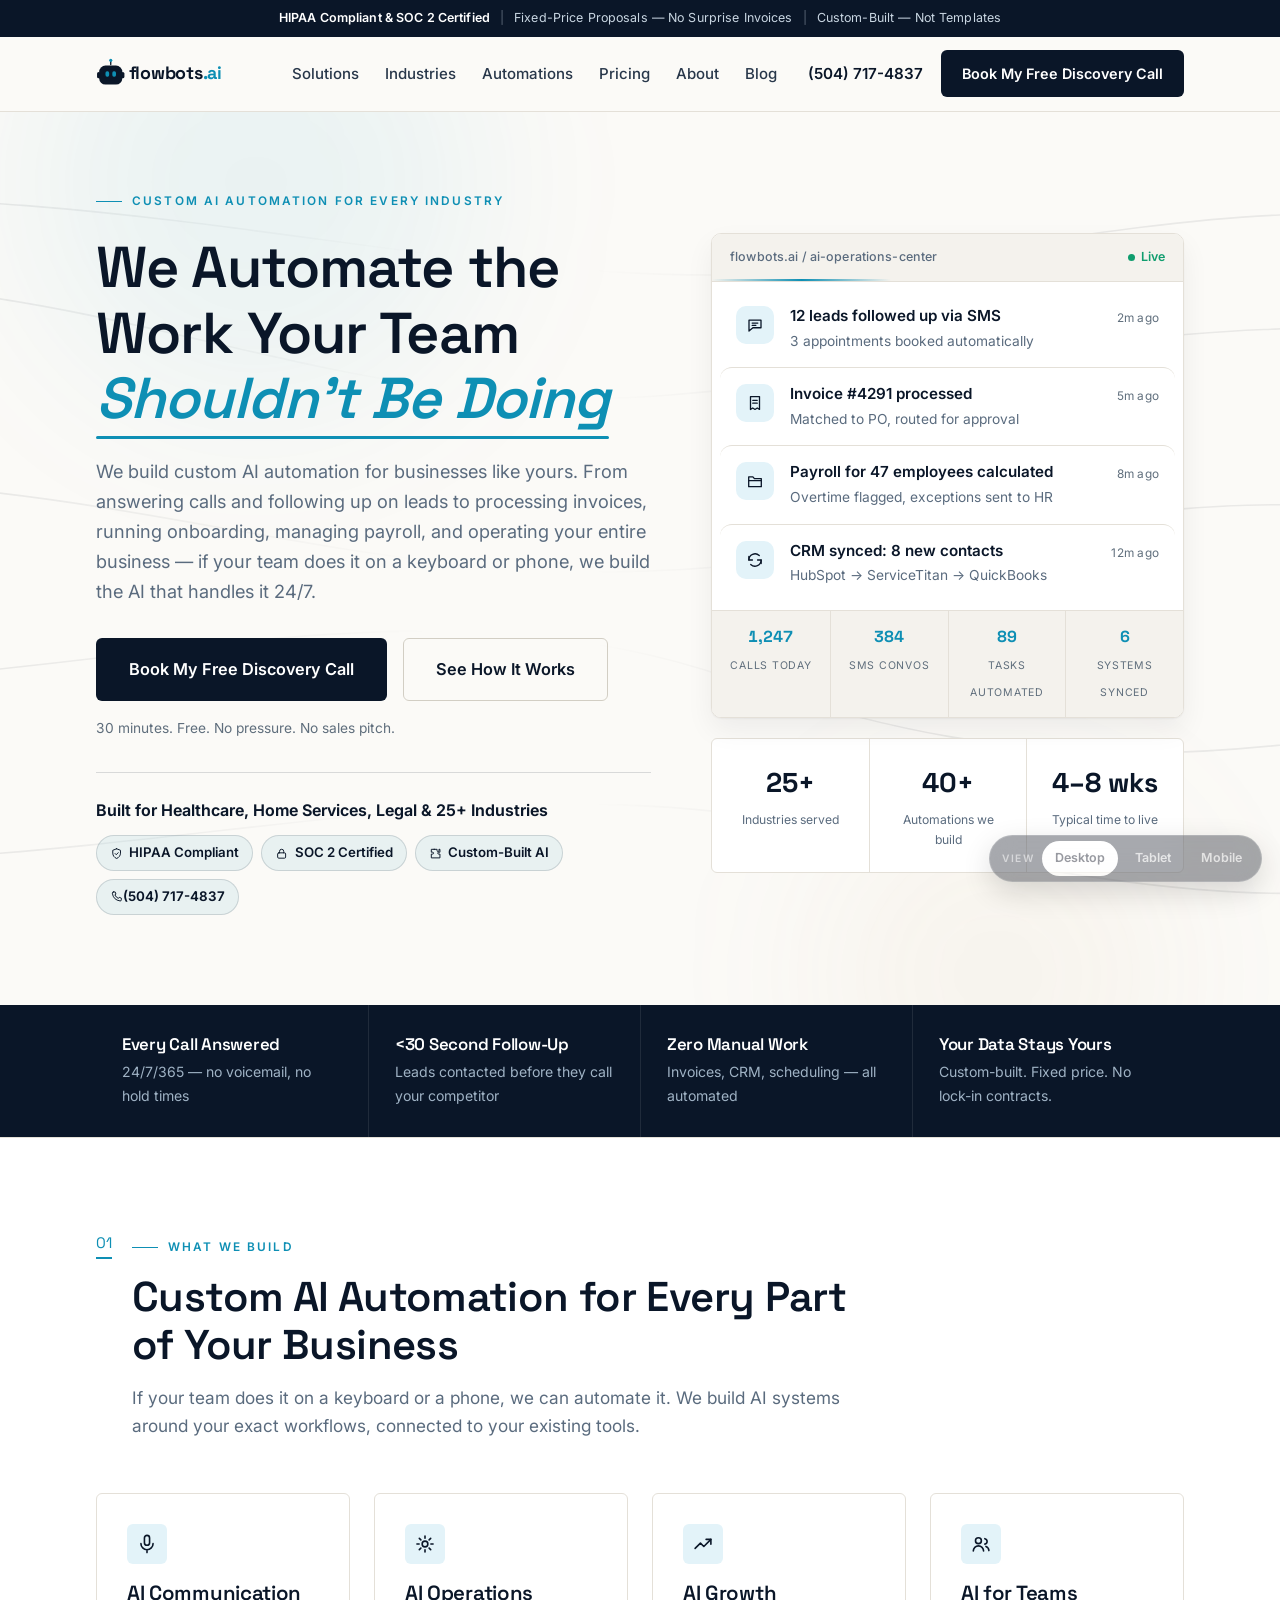
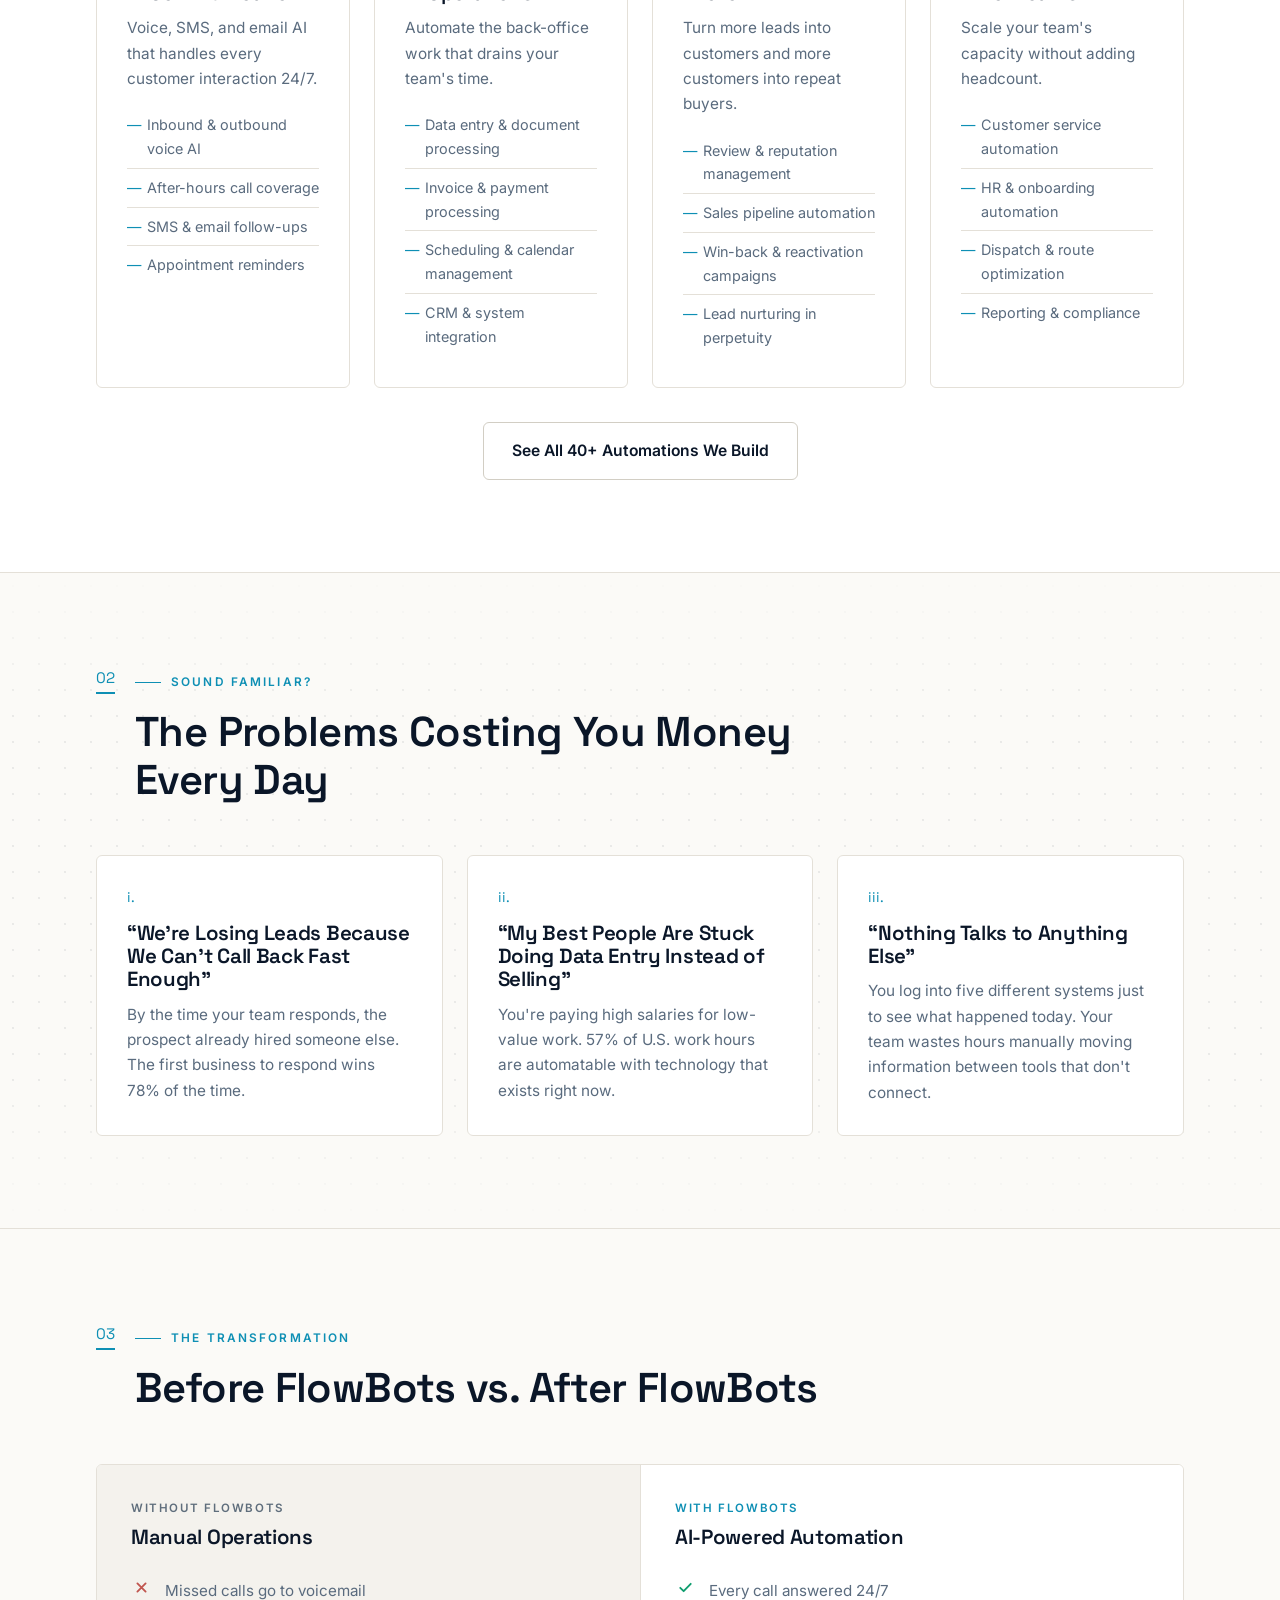
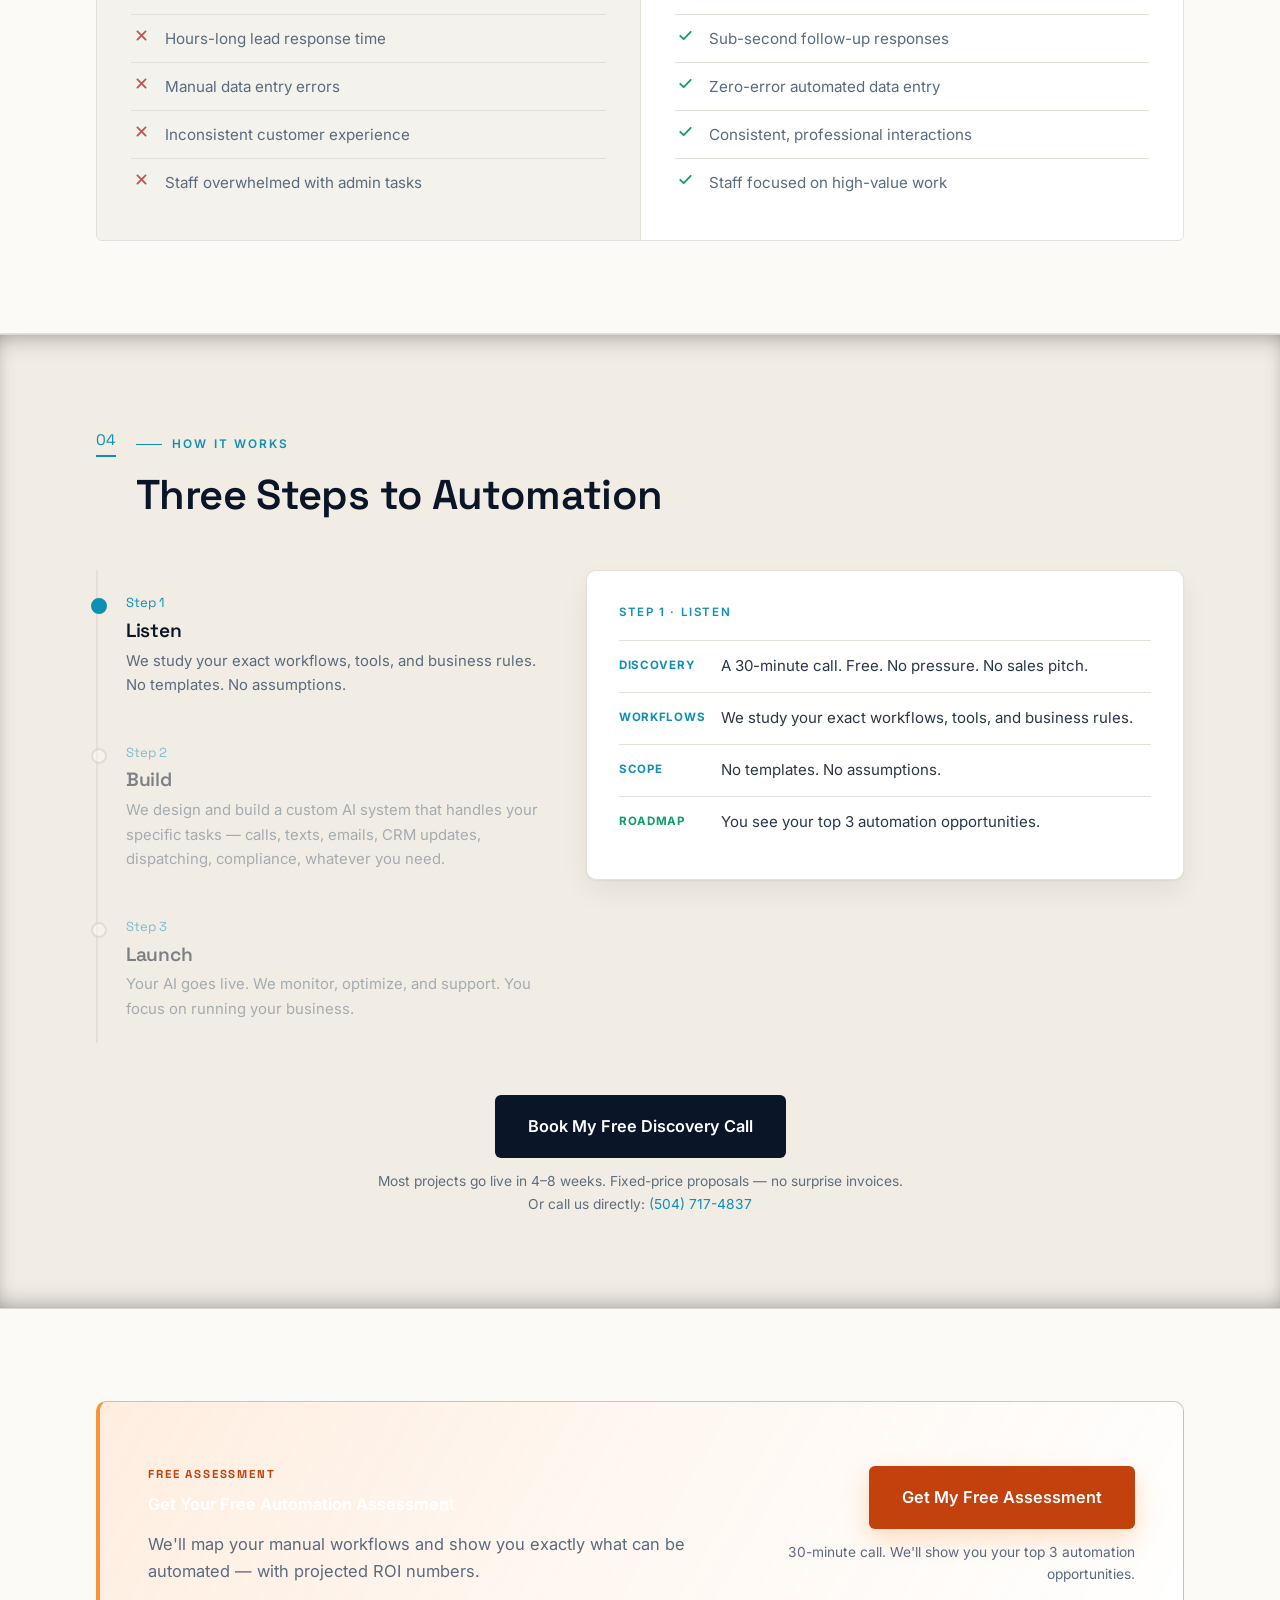
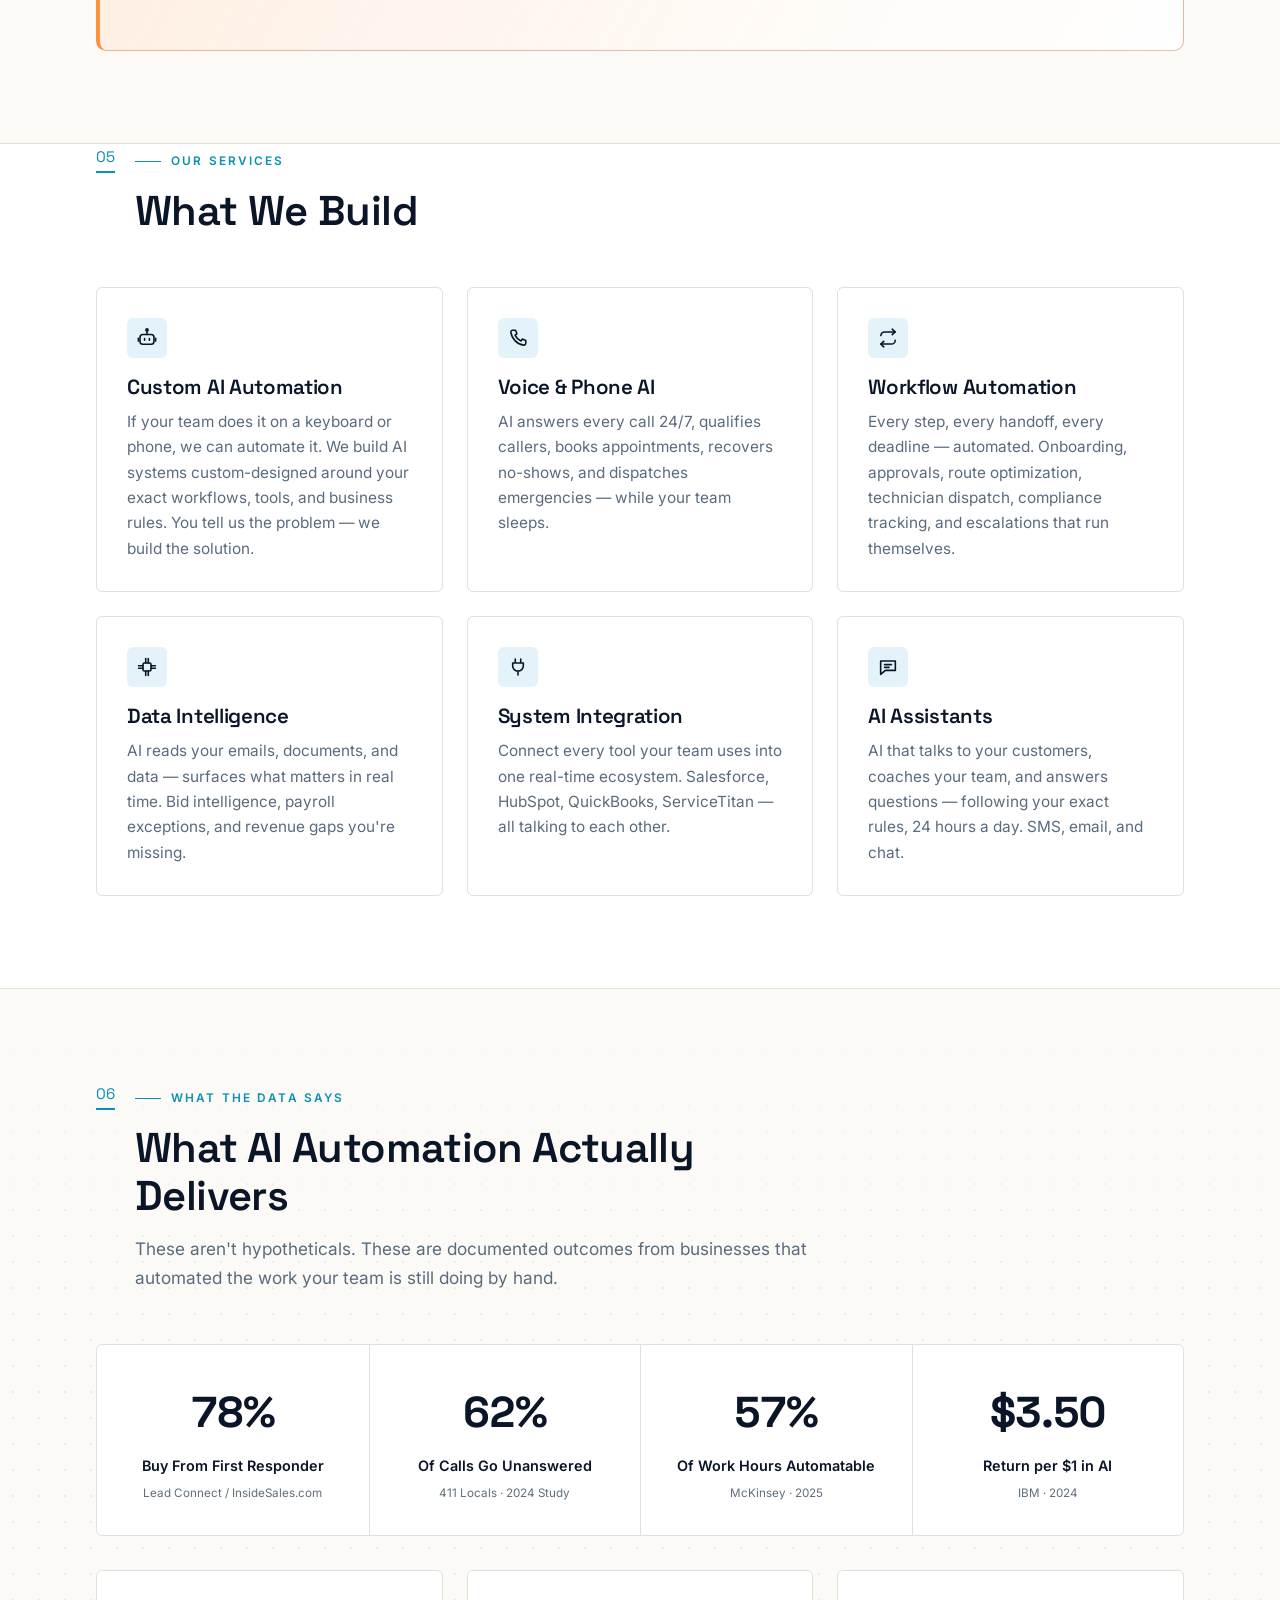
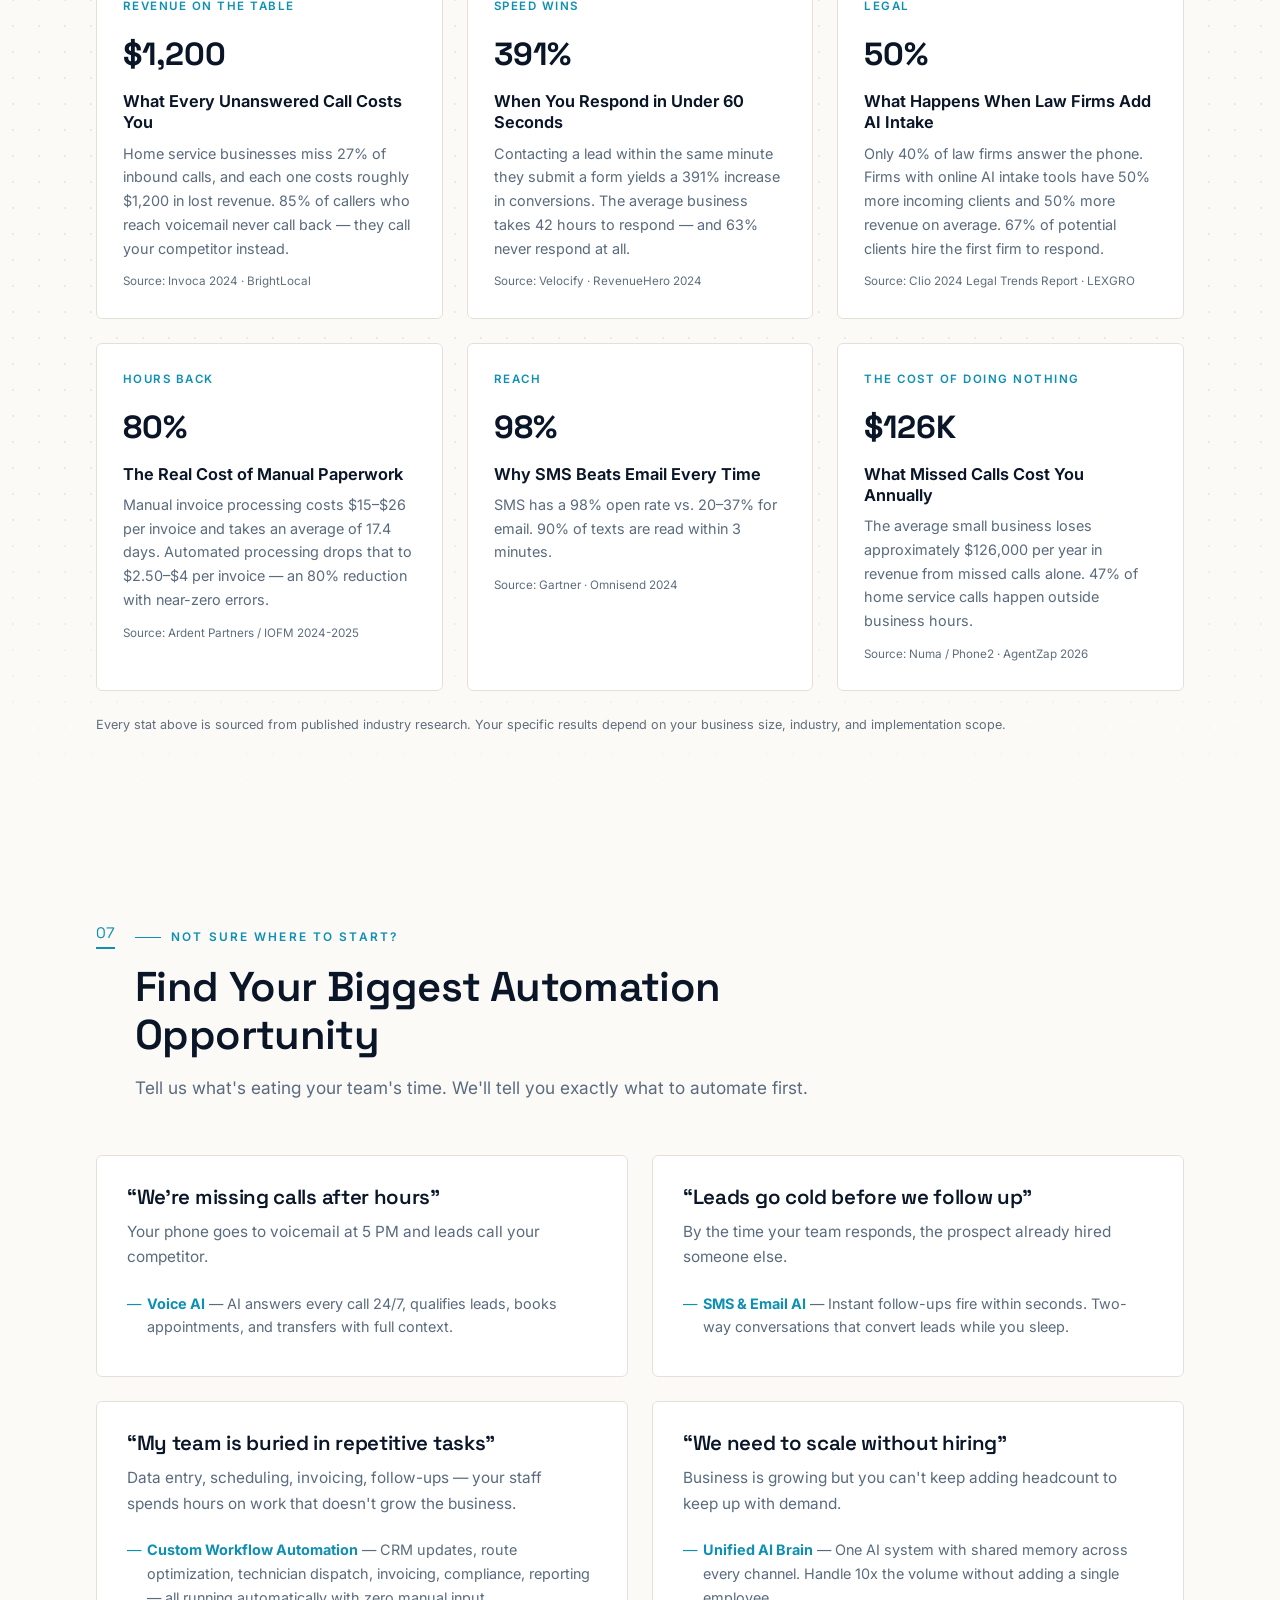
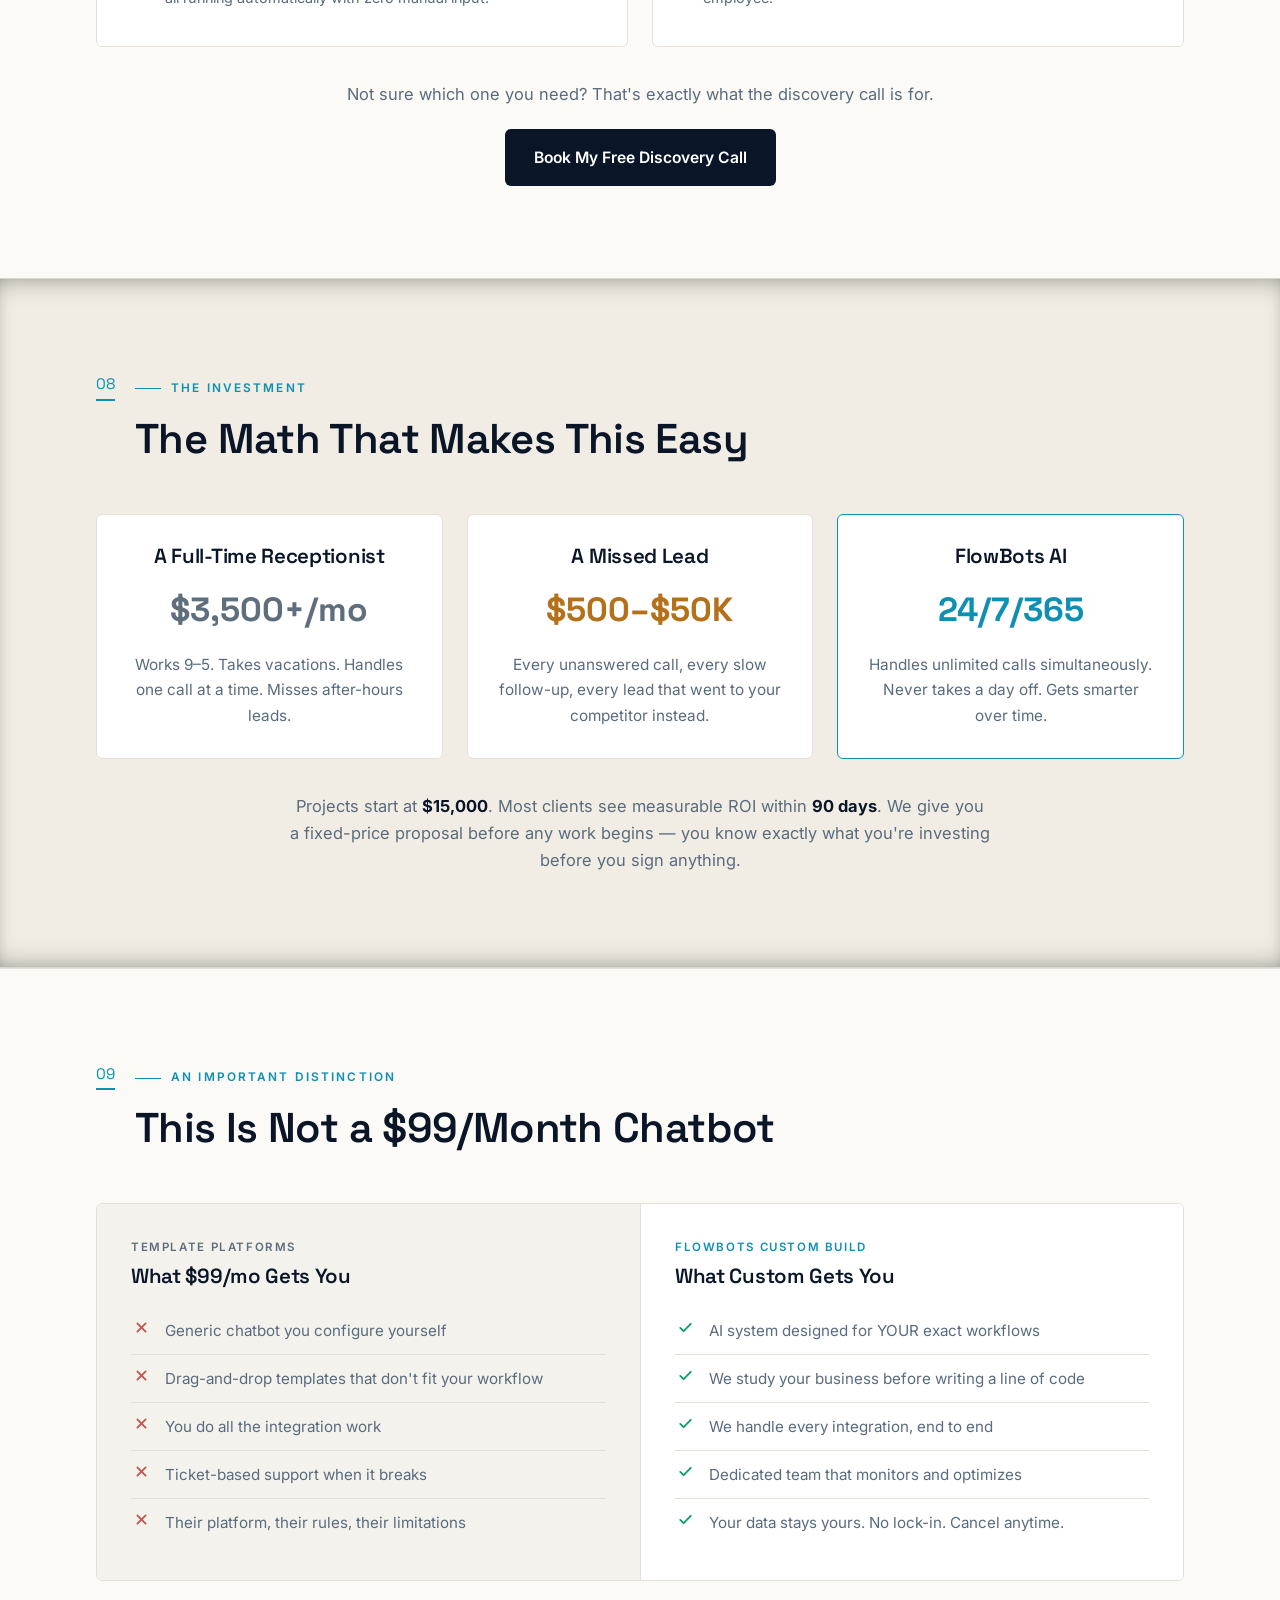
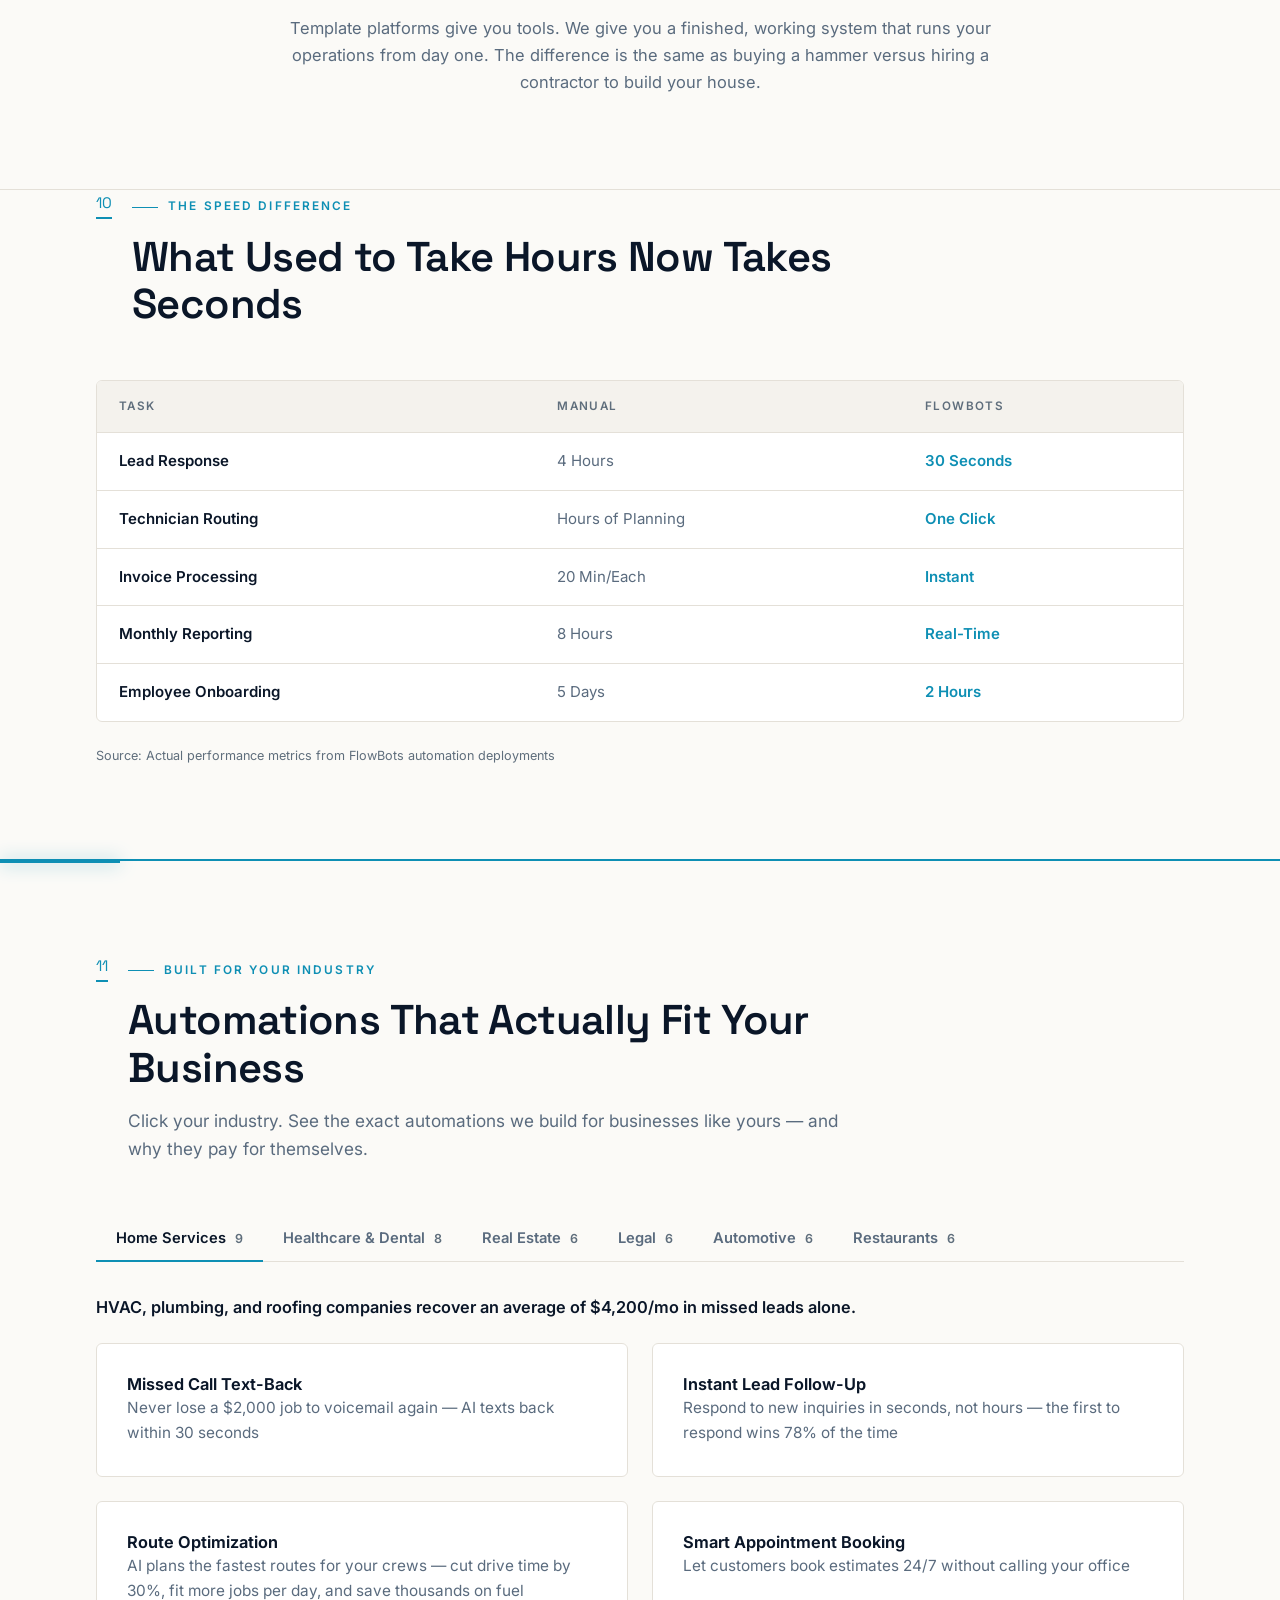
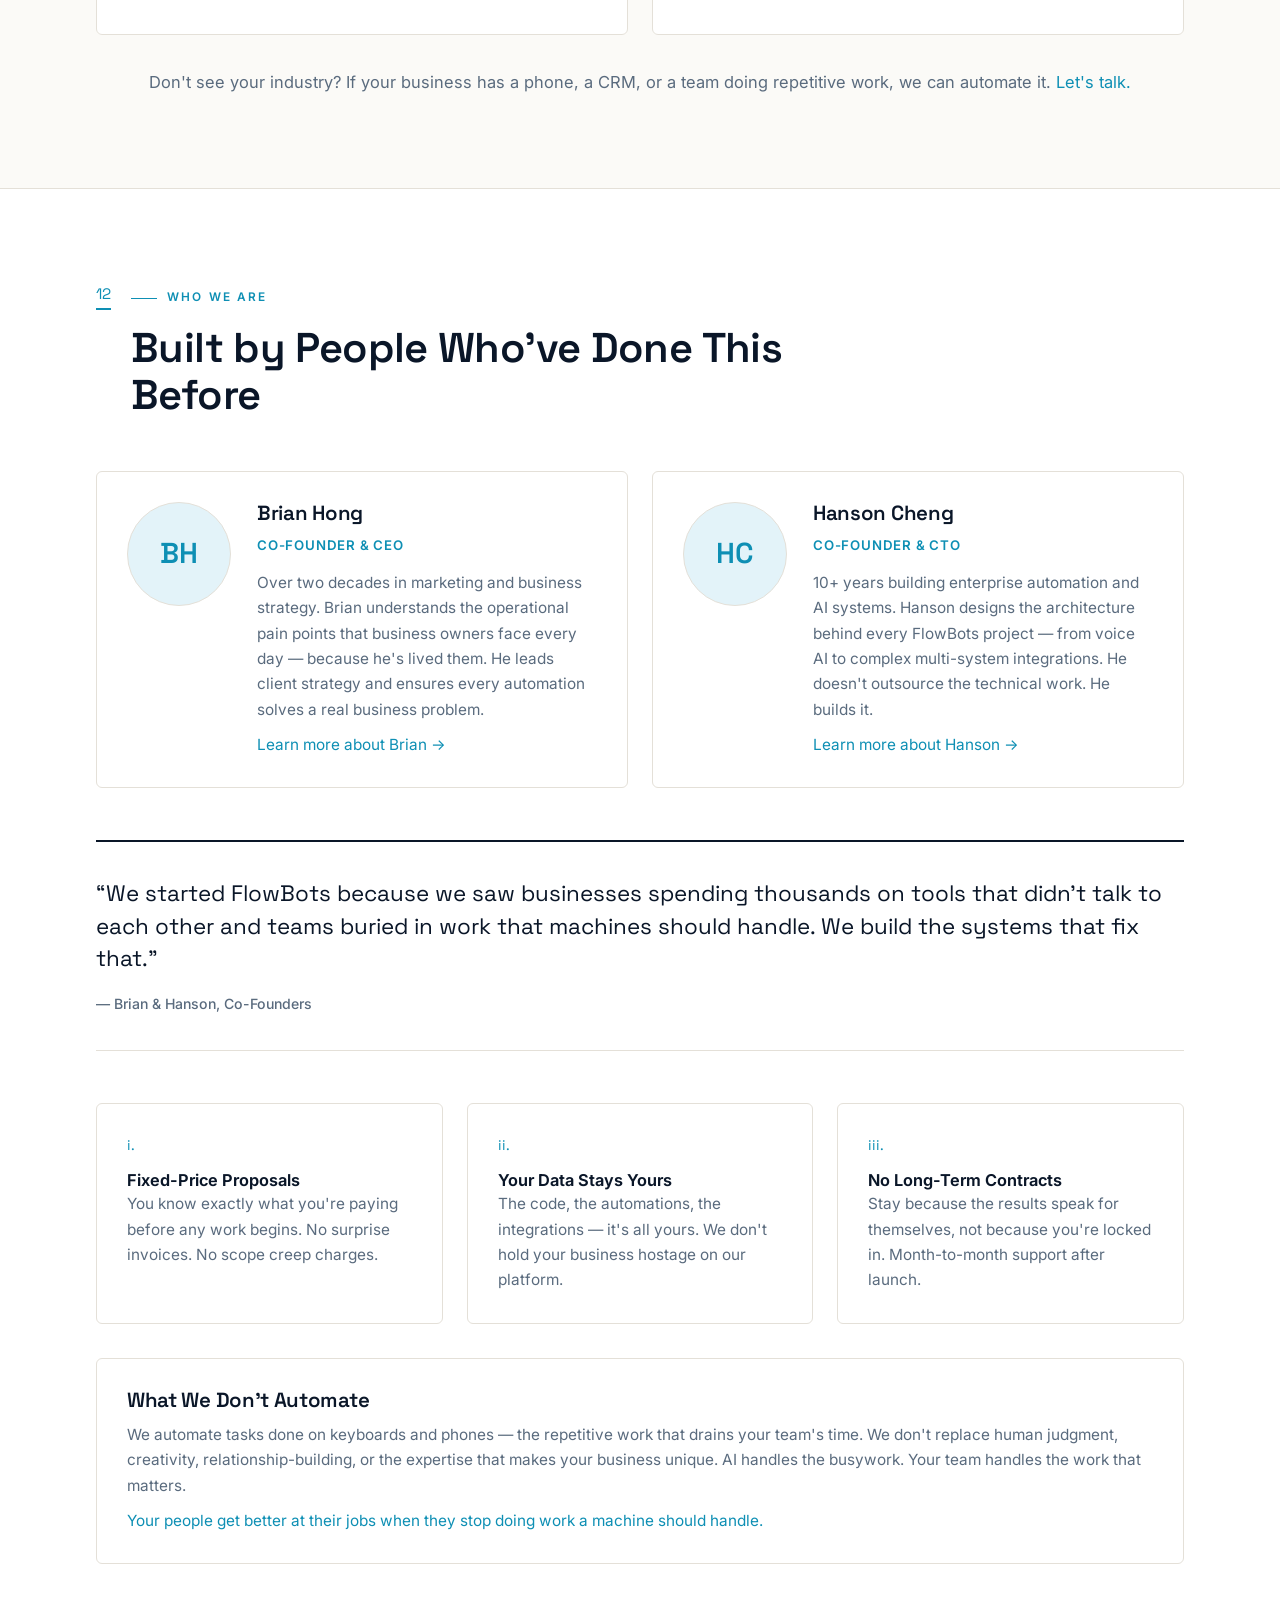
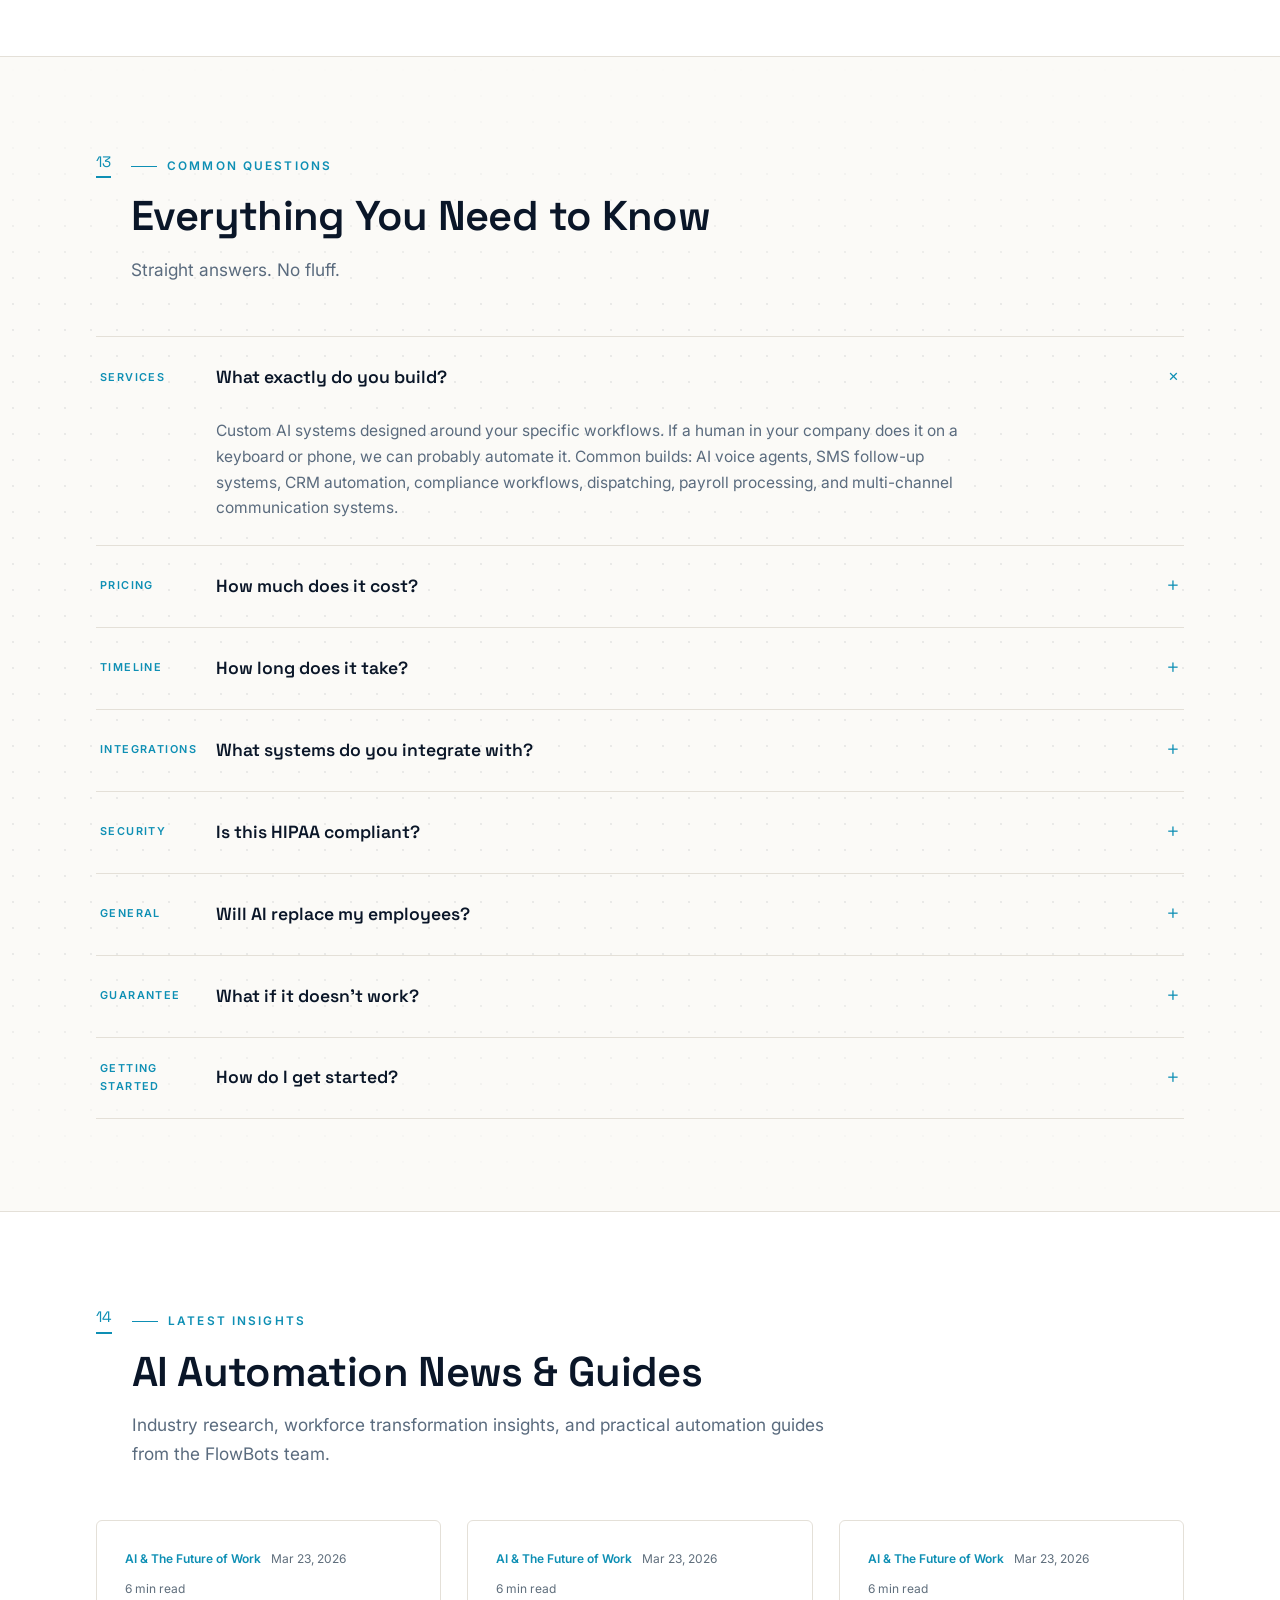
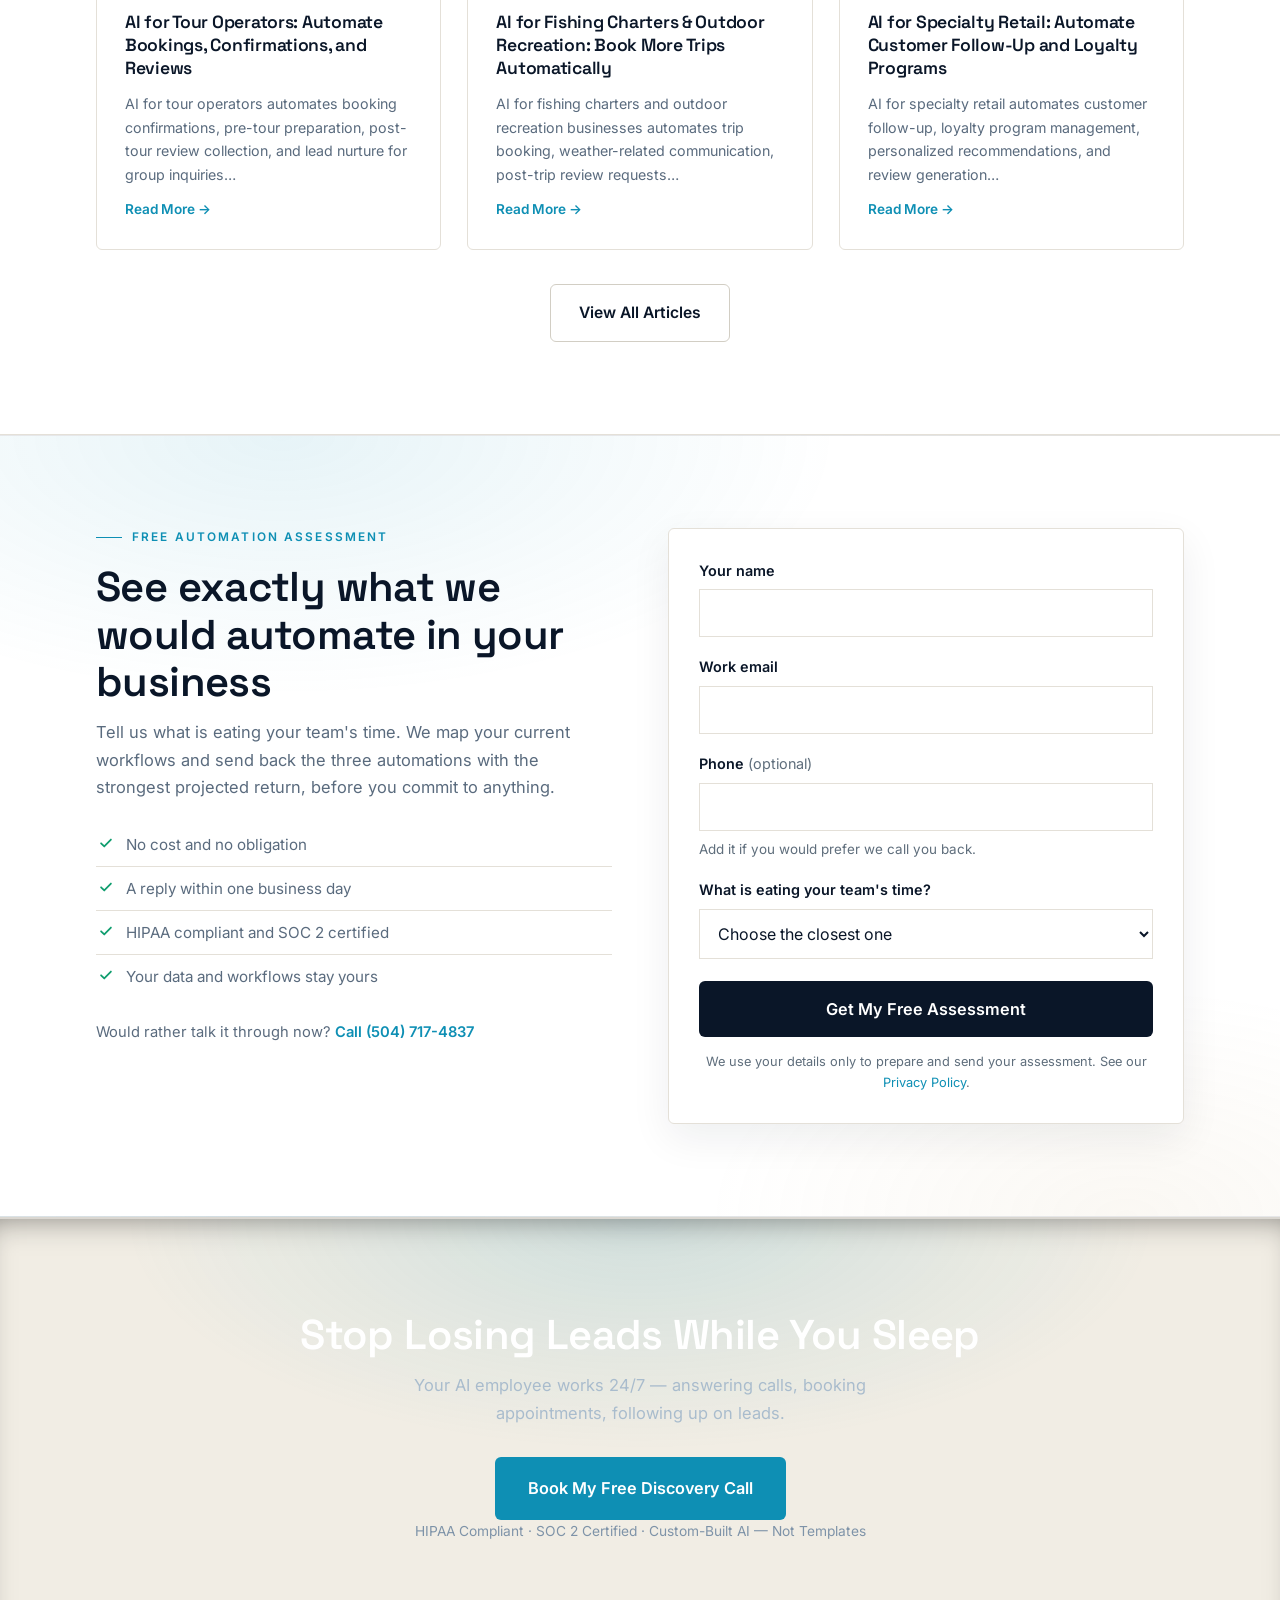
==== commit 6be2c76d: "Device selector back on every design page A quiet floating control, bottom right, on all nine pages." ====
--- a/index.html
+++ b/index.html
@@ -8,7 +8,7 @@
 <link rel="preconnect" href="https://fonts.googleapis.com">
 <link rel="preconnect" href="https://fonts.gstatic.com" crossorigin>
 <link href="https://fonts.googleapis.com/css2?family=Space+Grotesk:wght@500;600;700&family=Inter:wght@400;500;600&display=swap" rel="stylesheet">
-<link rel="stylesheet" href="style.css?v=16">
+<link rel="stylesheet" href="style.css?v=17">
 <script>/* These are the animated designs: motion is on unless a URL explicitly
    asks for ?motion=off. A production build should restore respect for
    prefers-reduced-motion; this is a review prototype. */
@@ -804,5 +804,32 @@
 </div>
 
 <script src="app.js?v=14"></script>
+
+<!-- review control: device preview. Not part of the design. -->
+<div class="rv-device" role="group" aria-label="Device preview">
+  <span class="rv-label">View</span>
+  <button type="button" data-rv="desktop" aria-pressed="true">Desktop</button>
+  <button type="button" data-rv="tablet" aria-pressed="false">Tablet</button>
+  <button type="button" data-rv="mobile" aria-pressed="false">Mobile</button>
+</div>
+<script>
+(function(){
+  /* Device preview needs a real viewport, not a narrowed container: CSS media
+     queries answer to the viewport, so shrinking the page would show the
+     desktop layout at a small width. Tablet and mobile therefore hand off to
+     preview.html, which frames this same page in an iframe. */
+  var bar = document.querySelector('.rv-device');
+  if (!bar) return;
+  var page = location.pathname.split('/').pop() || 'index.html';
+  bar.addEventListener('click', function(e){
+    var b = e.target.closest('[data-rv]');
+    if (!b) return;
+    var d = b.getAttribute('data-rv');
+    if (d === 'desktop') return;
+    location.href = 'preview.html?page=' + encodeURIComponent(page) + '&device=' + d;
+  });
+})();
+</script>
+
 </body>
 </html>
--- a/style.css
+++ b/style.css
@@ -808,3 +808,34 @@
 .band .btn-primary:hover,.band .btn-accent:hover{background:var(--warm);color:#3A1607}
 .band .micro{color:var(--muted)}
 @media(max-width:720px){.band{padding:var(--s7) var(--s5)}}
+
+/* ============================================================
+   REVIEW CONTROL — device preview. Not part of the design.
+   Deliberately quiet so it never competes with the page.
+   ============================================================ */
+.rv-device{
+  position:fixed;right:18px;bottom:18px;z-index:120;
+  display:flex;align-items:center;gap:4px;
+  background:rgba(12,18,32,.86);backdrop-filter:blur(12px);
+  border:1px solid rgba(255,255,255,.16);border-radius:999px;
+  padding:5px 6px 5px 12px;
+  font-family:var(--font-body);font-size:.78rem;
+  box-shadow:0 10px 30px rgba(0,0,0,.34);
+  opacity:.42;transition:opacity .18s ease-out;
+}
+.rv-device:hover,.rv-device:focus-within{opacity:1}
+.rv-label{
+  color:rgba(255,255,255,.55);font-size:.64rem;font-weight:600;
+  letter-spacing:.14em;text-transform:uppercase;margin-right:4px;
+}
+.rv-device button{
+  font:inherit;font-weight:600;cursor:pointer;
+  background:none;border:0;border-radius:999px;
+  padding:7px 13px;color:rgba(255,255,255,.72);
+  transition:background .16s,color .16s;
+}
+.rv-device button:hover{color:#fff;background:rgba(255,255,255,.10)}
+.rv-device button[aria-pressed="true"]{background:#fff;color:#0B1020}
+.rv-device button:focus-visible{outline:2px solid #38BADF;outline-offset:2px}
+@media(max-width:640px){.rv-device{right:10px;bottom:10px;padding:4px 5px 4px 10px;font-size:.74rem}}
+@media print{.rv-device{display:none}}
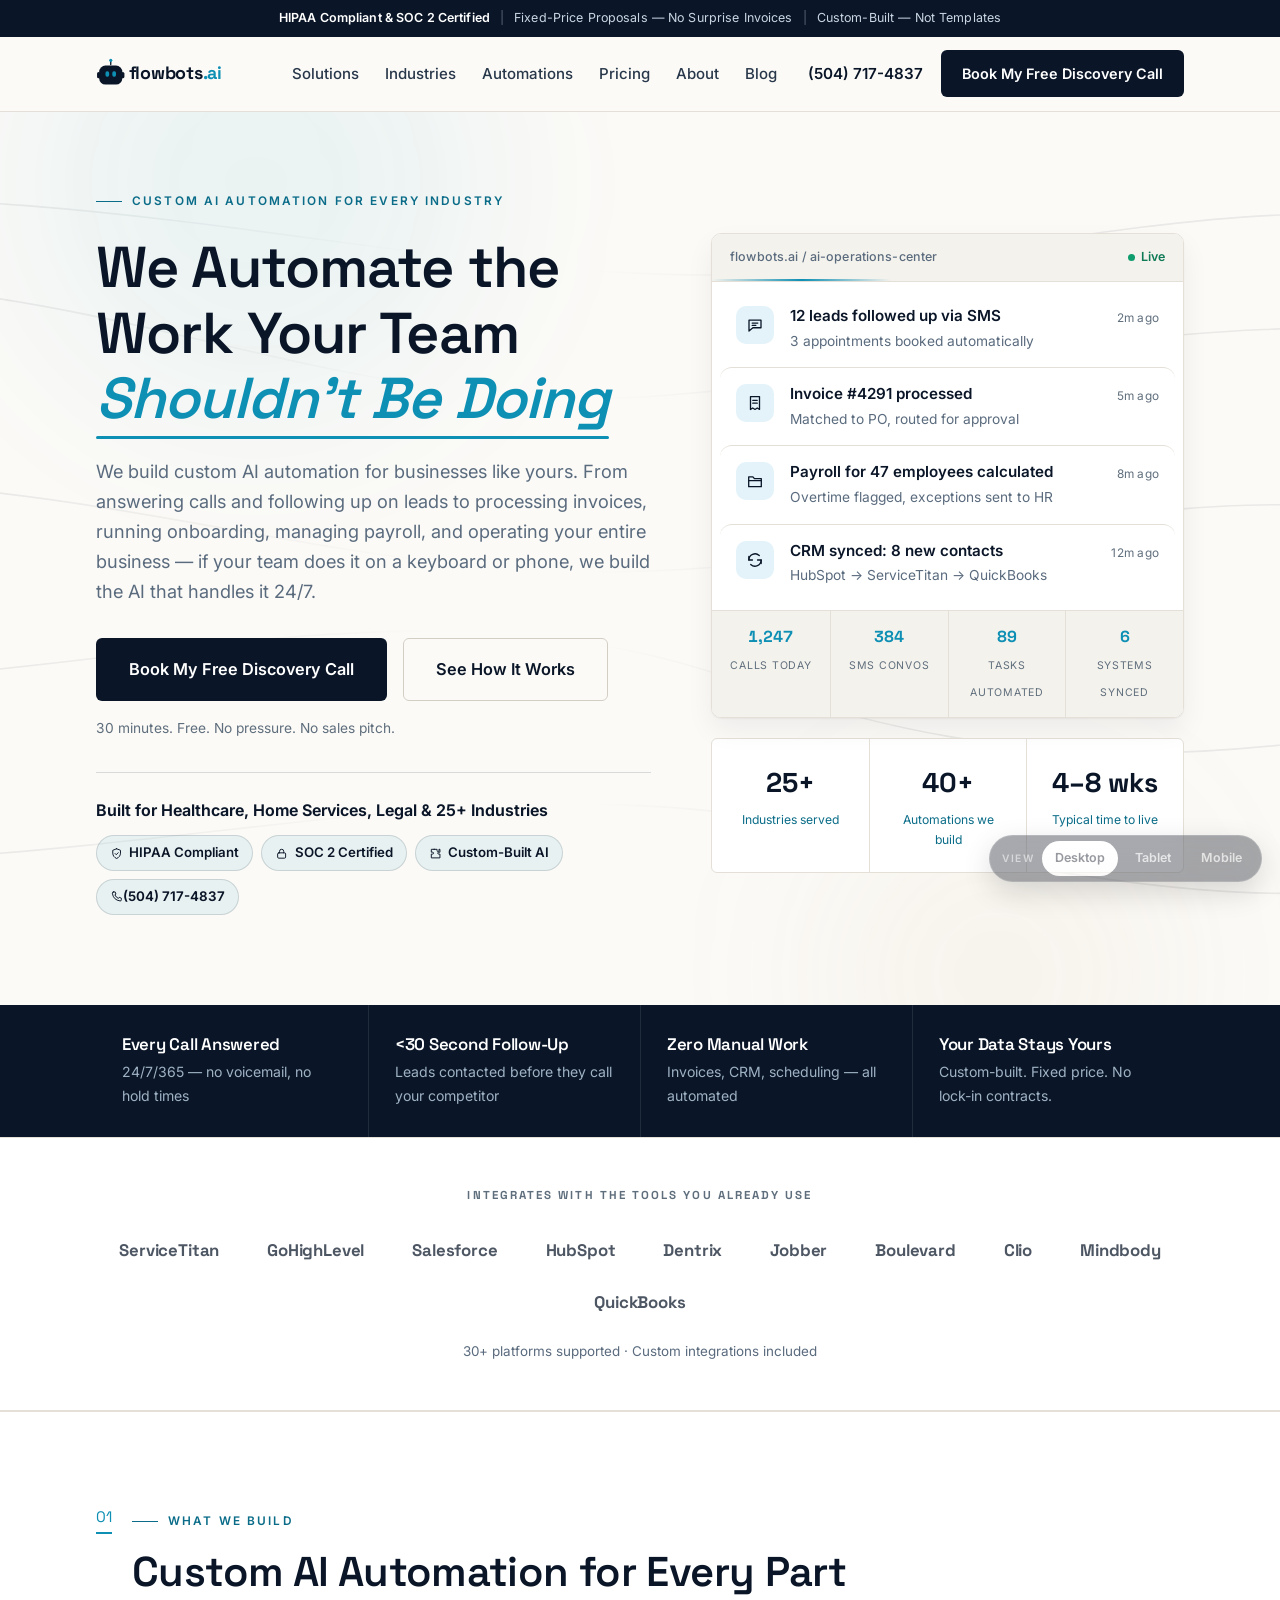
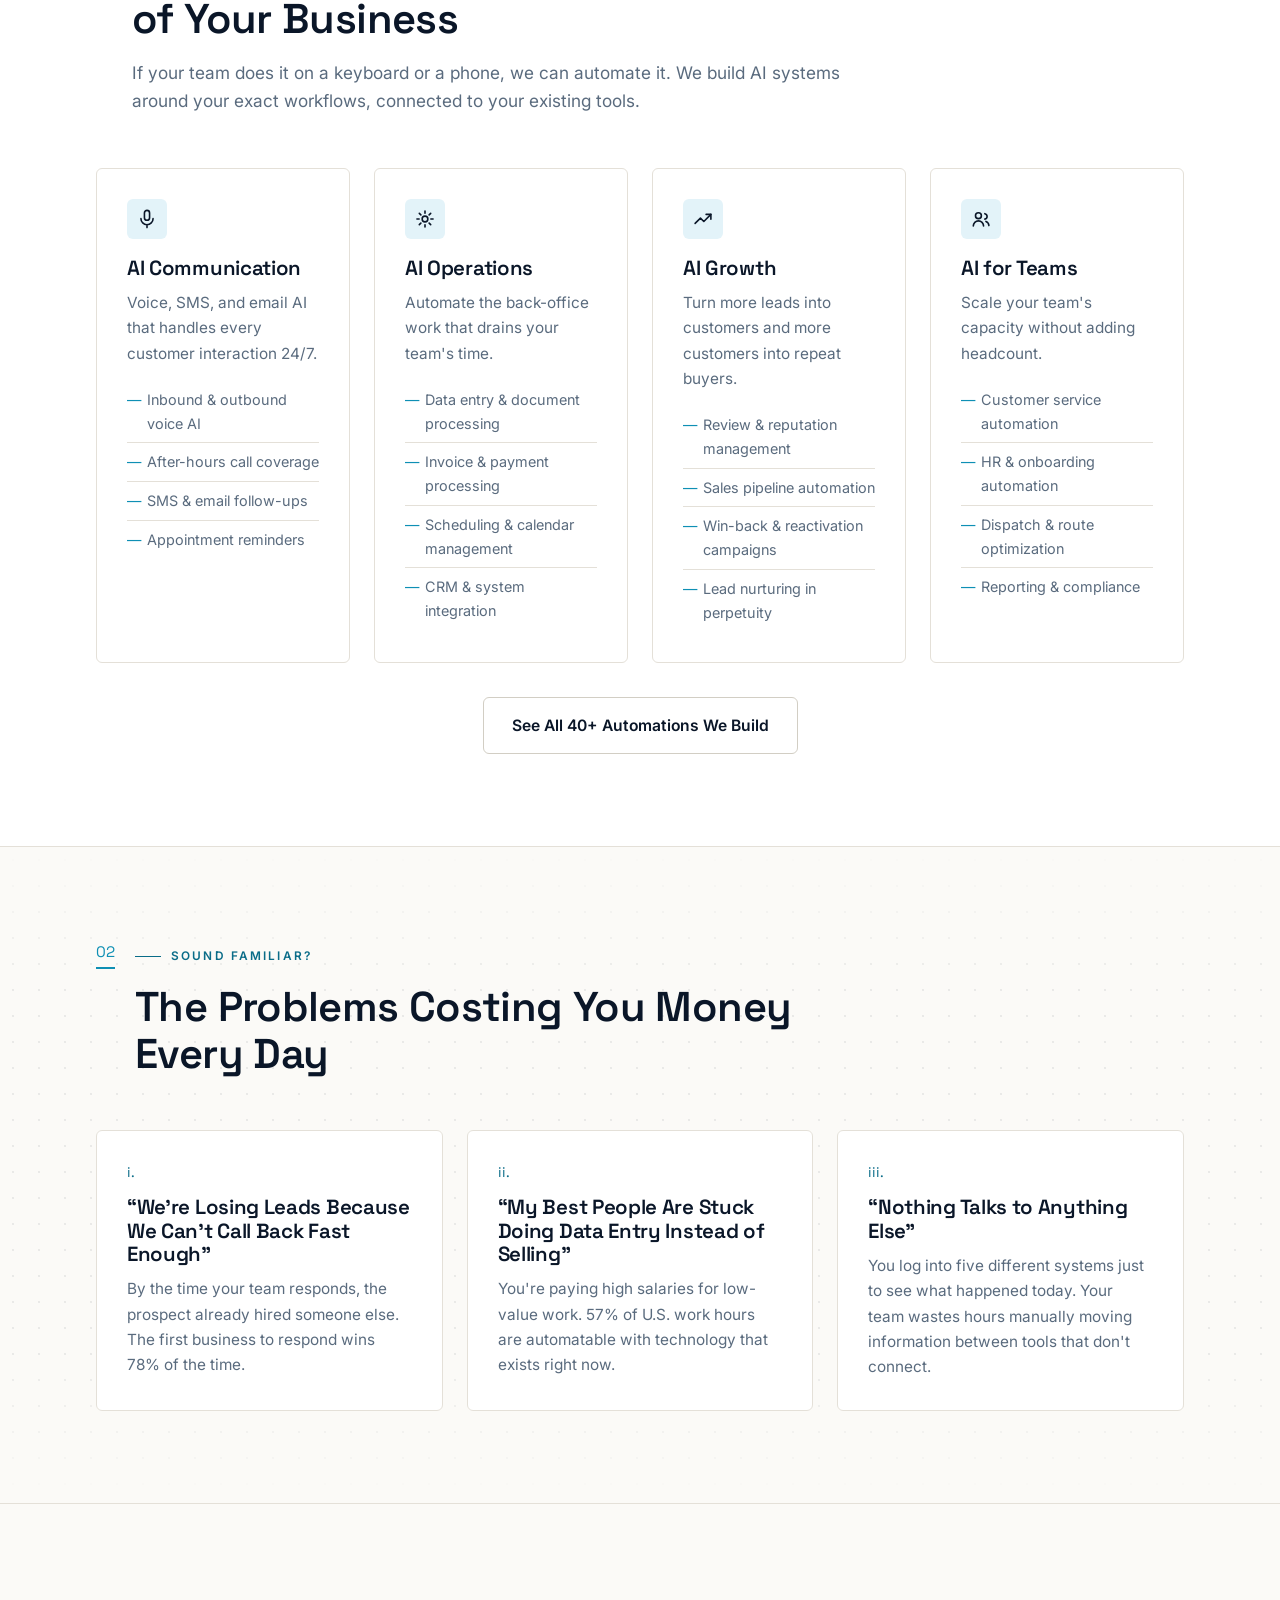
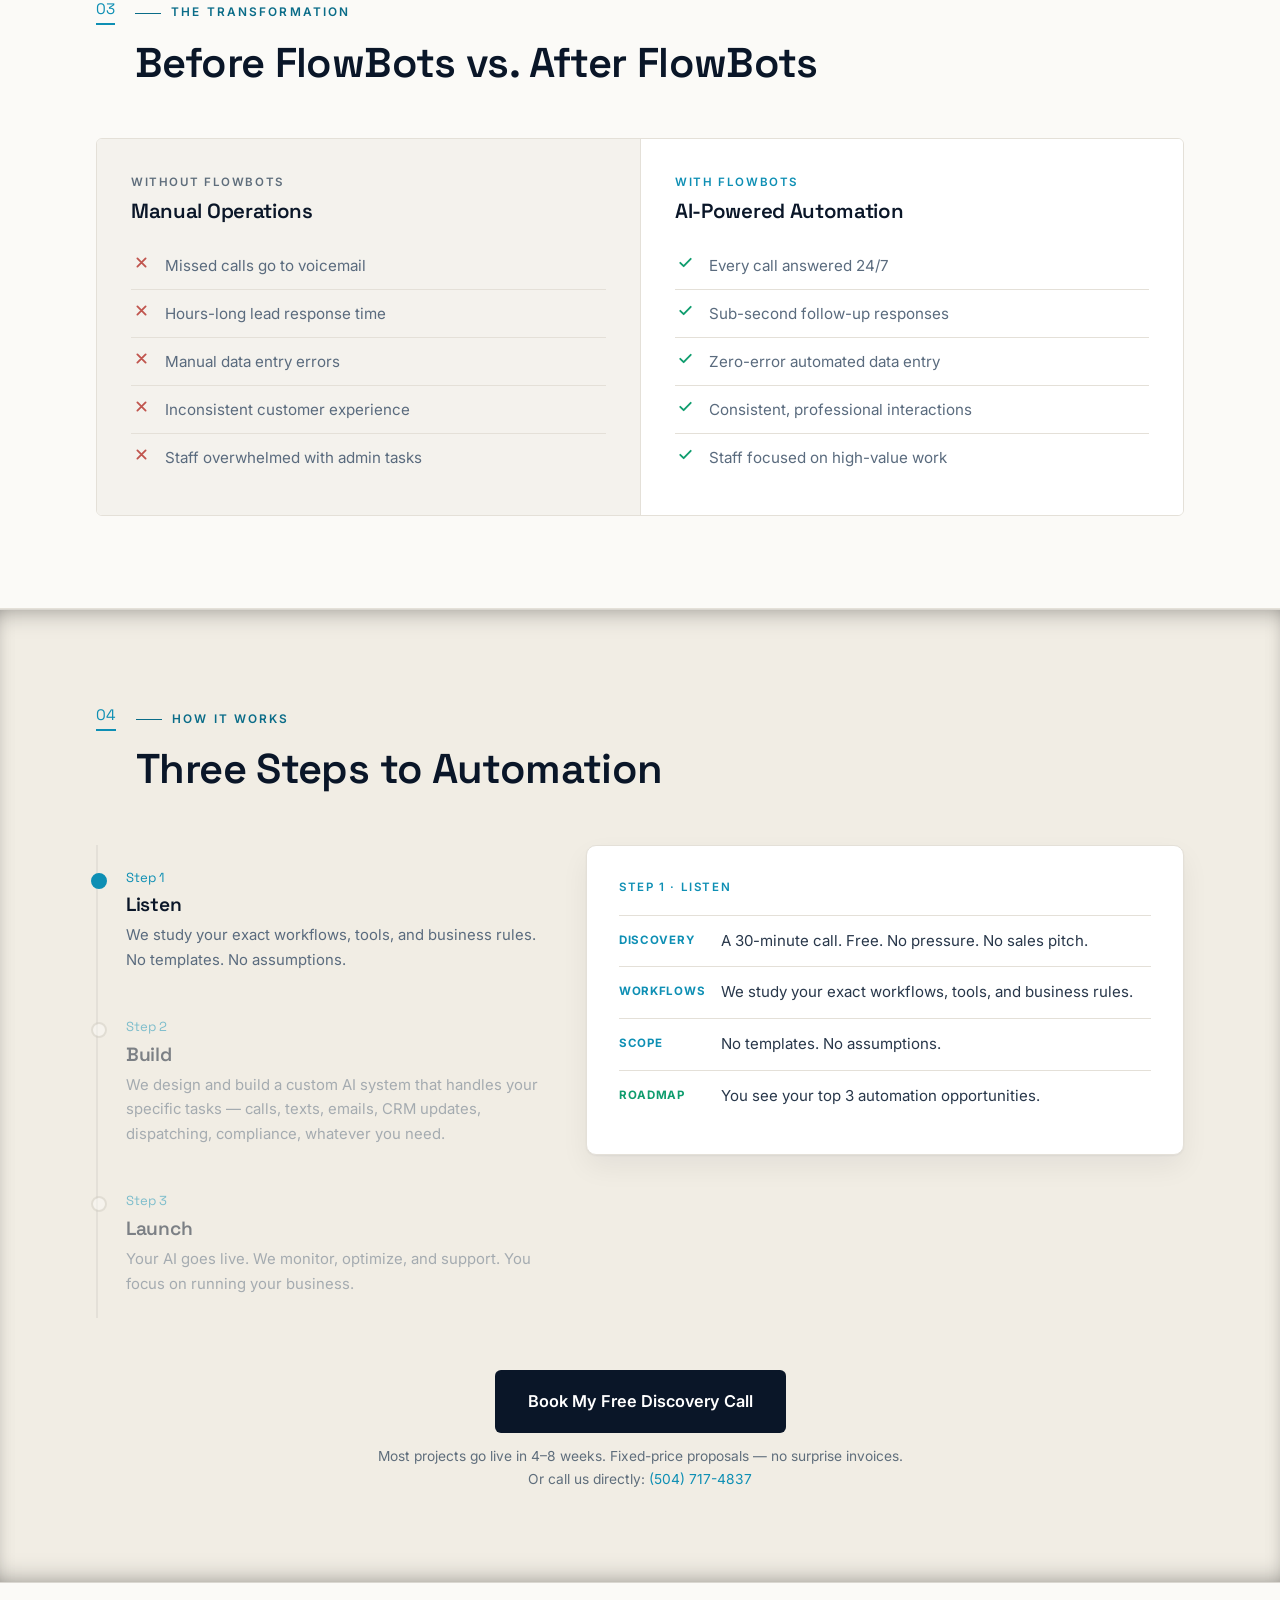
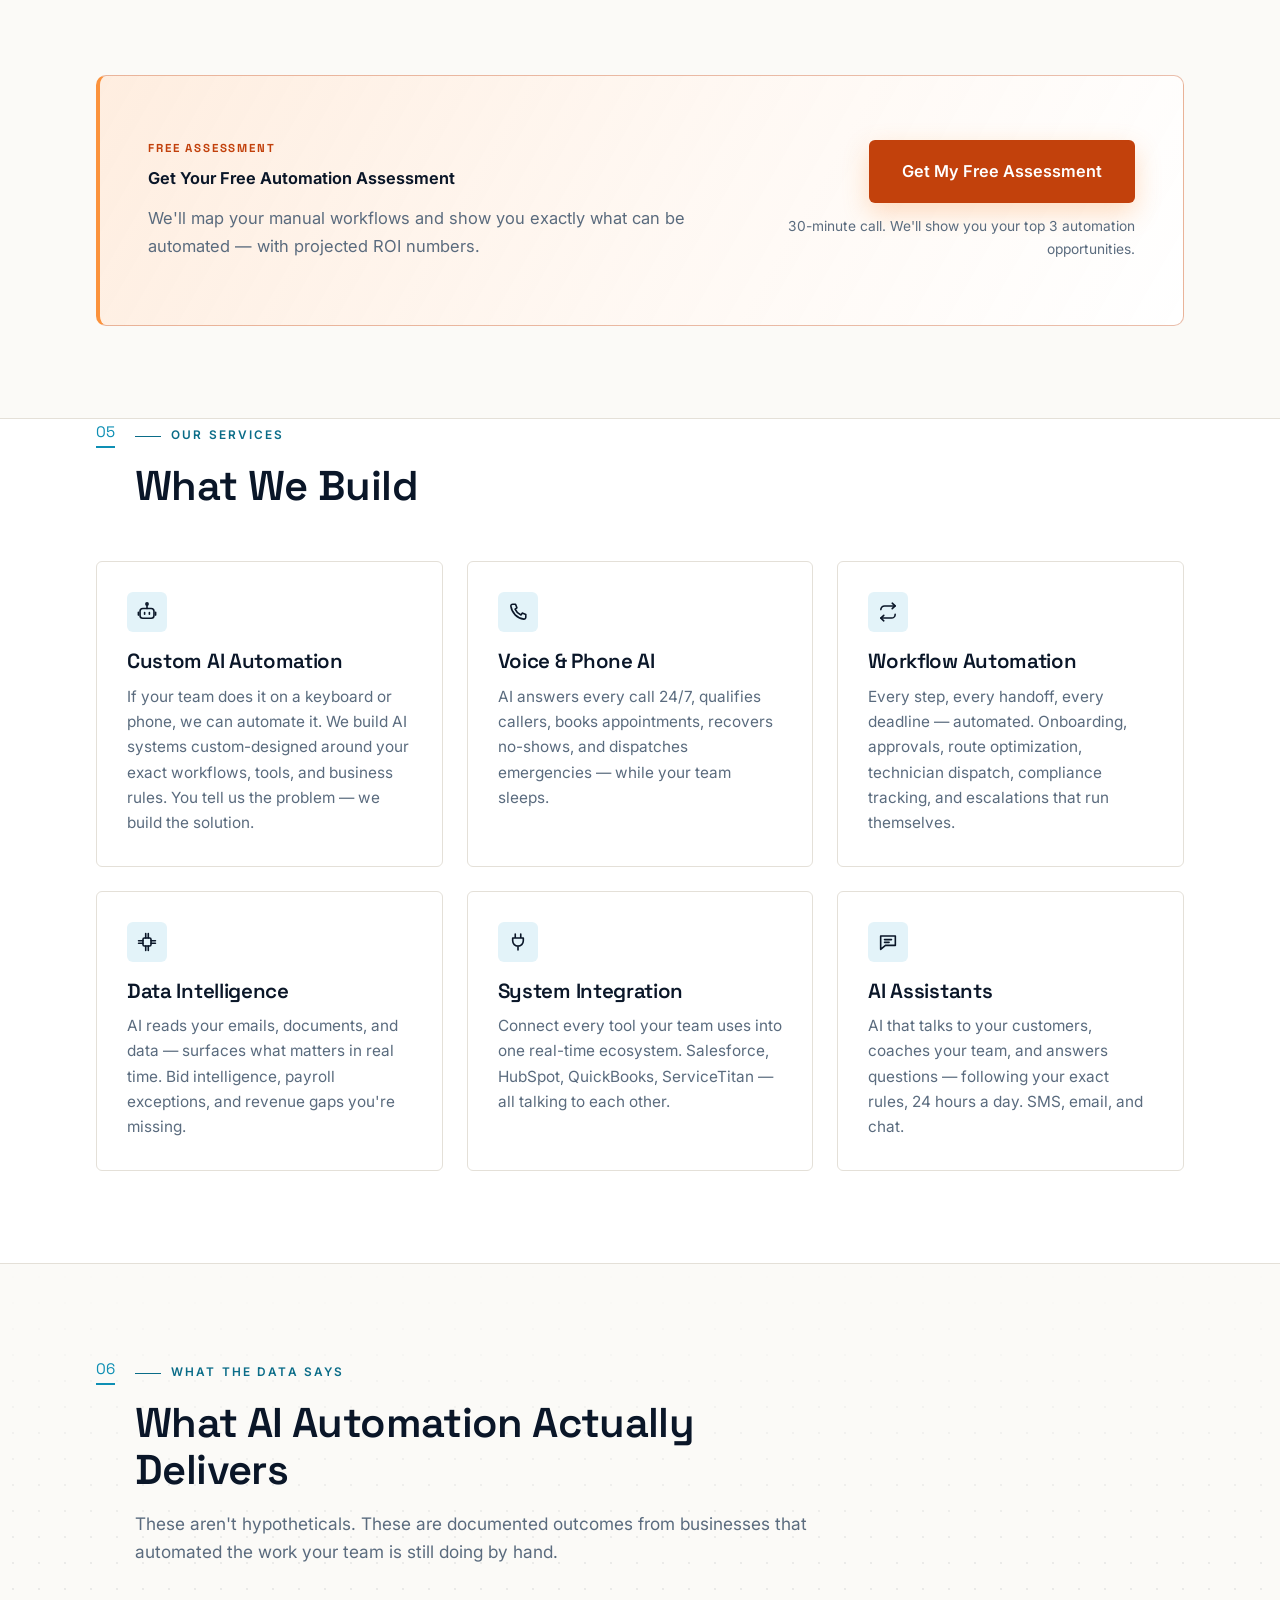
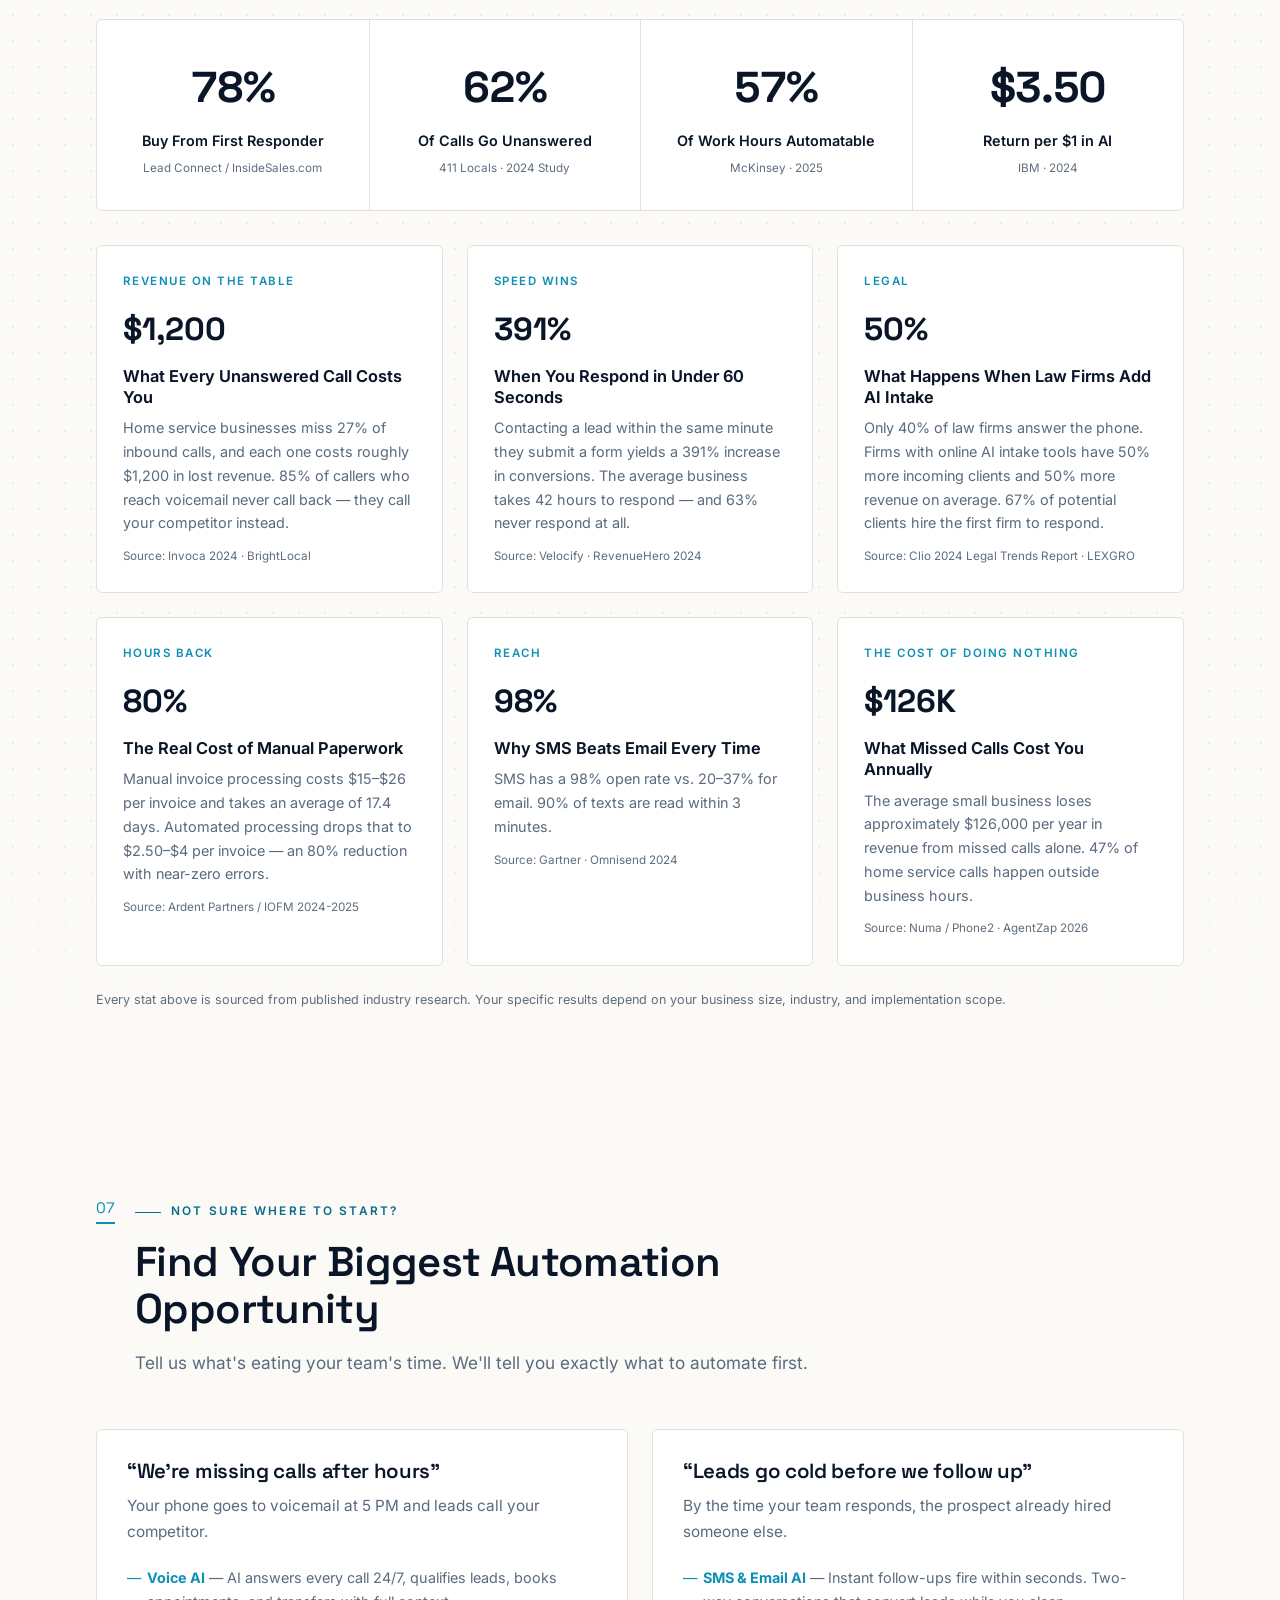
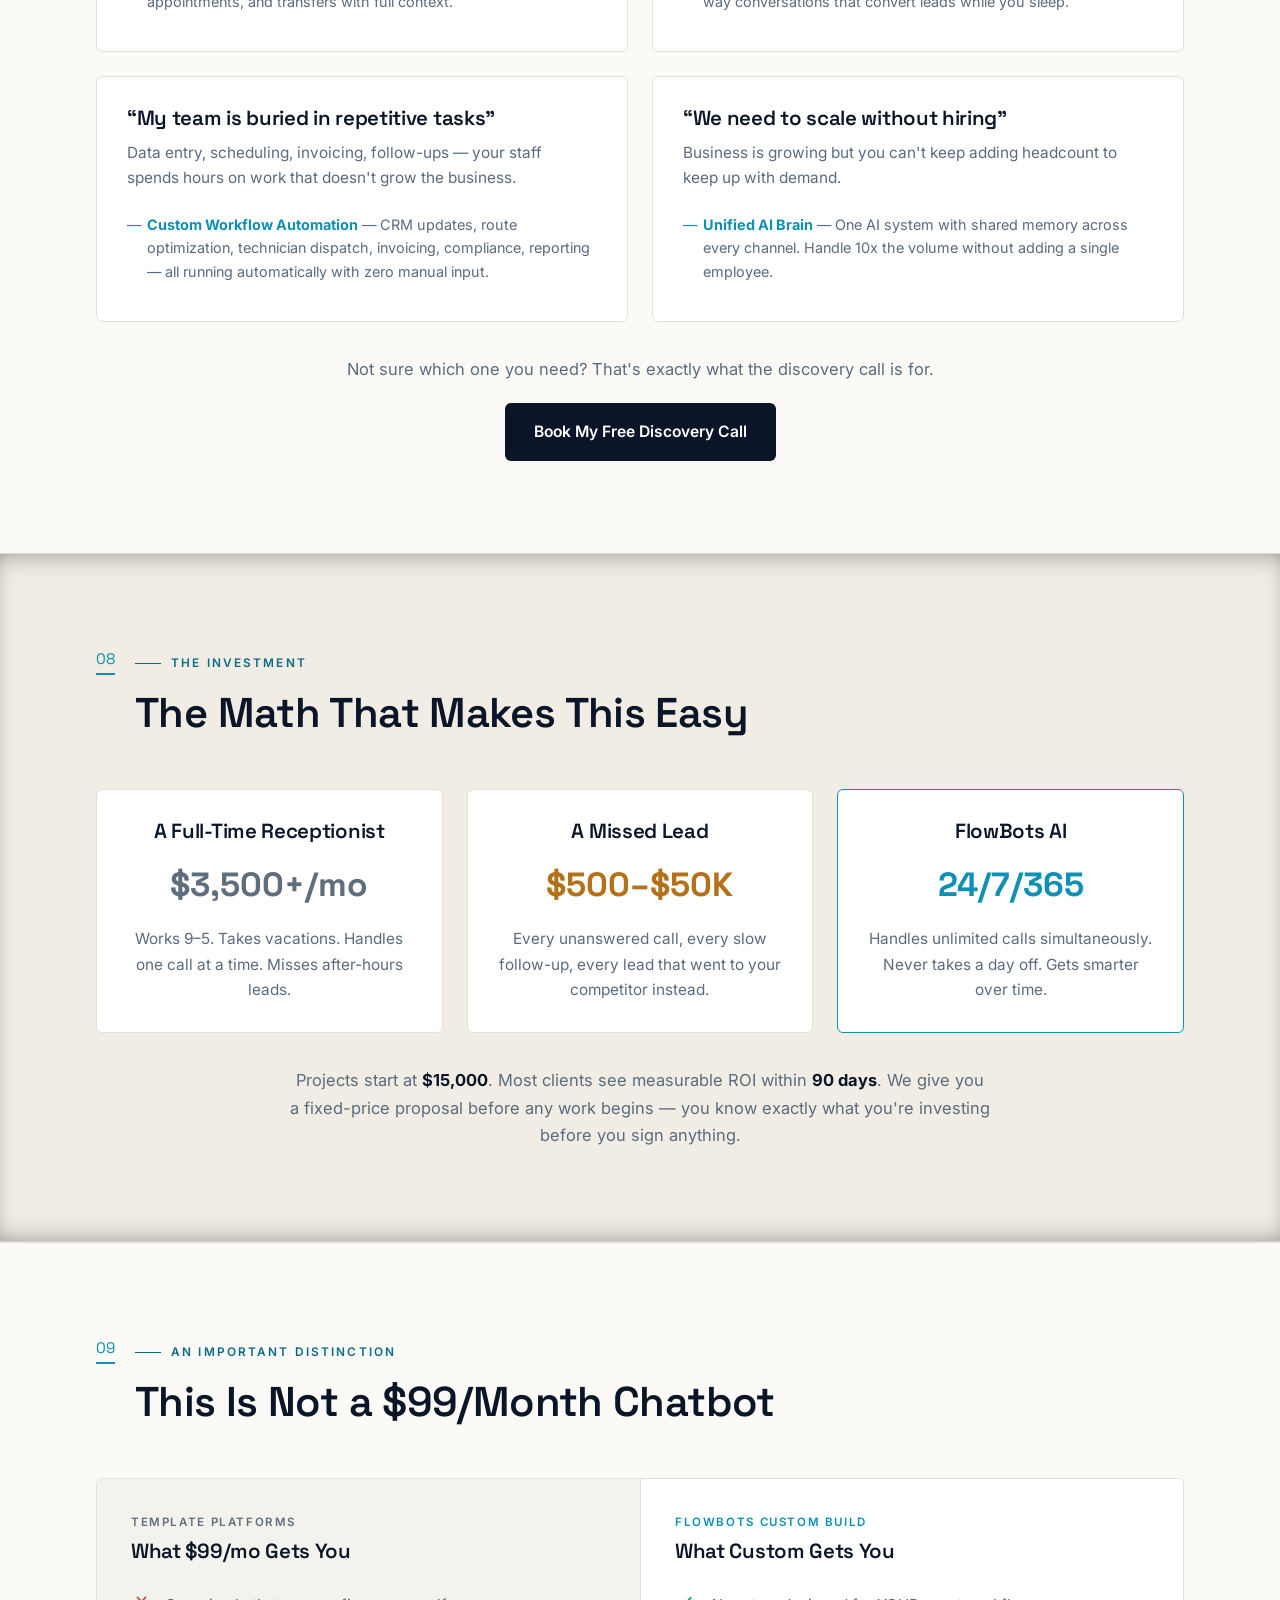
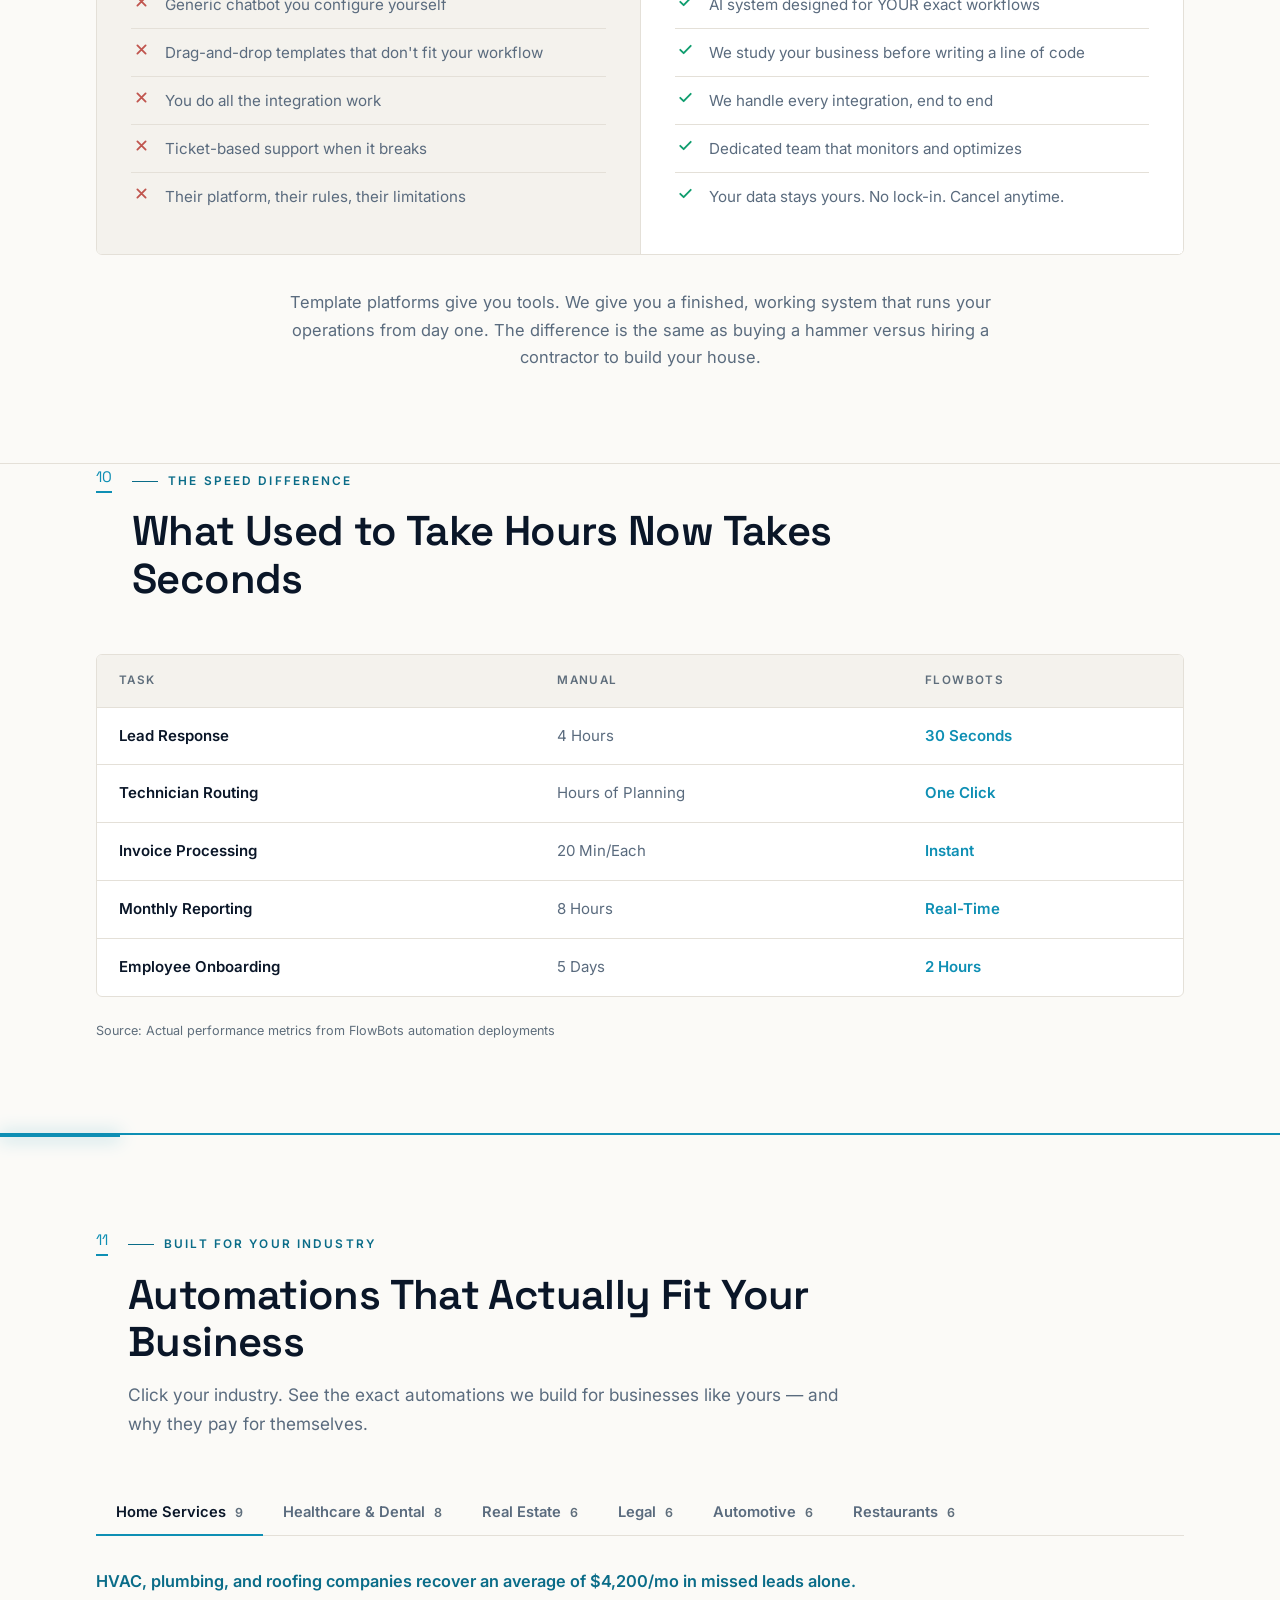
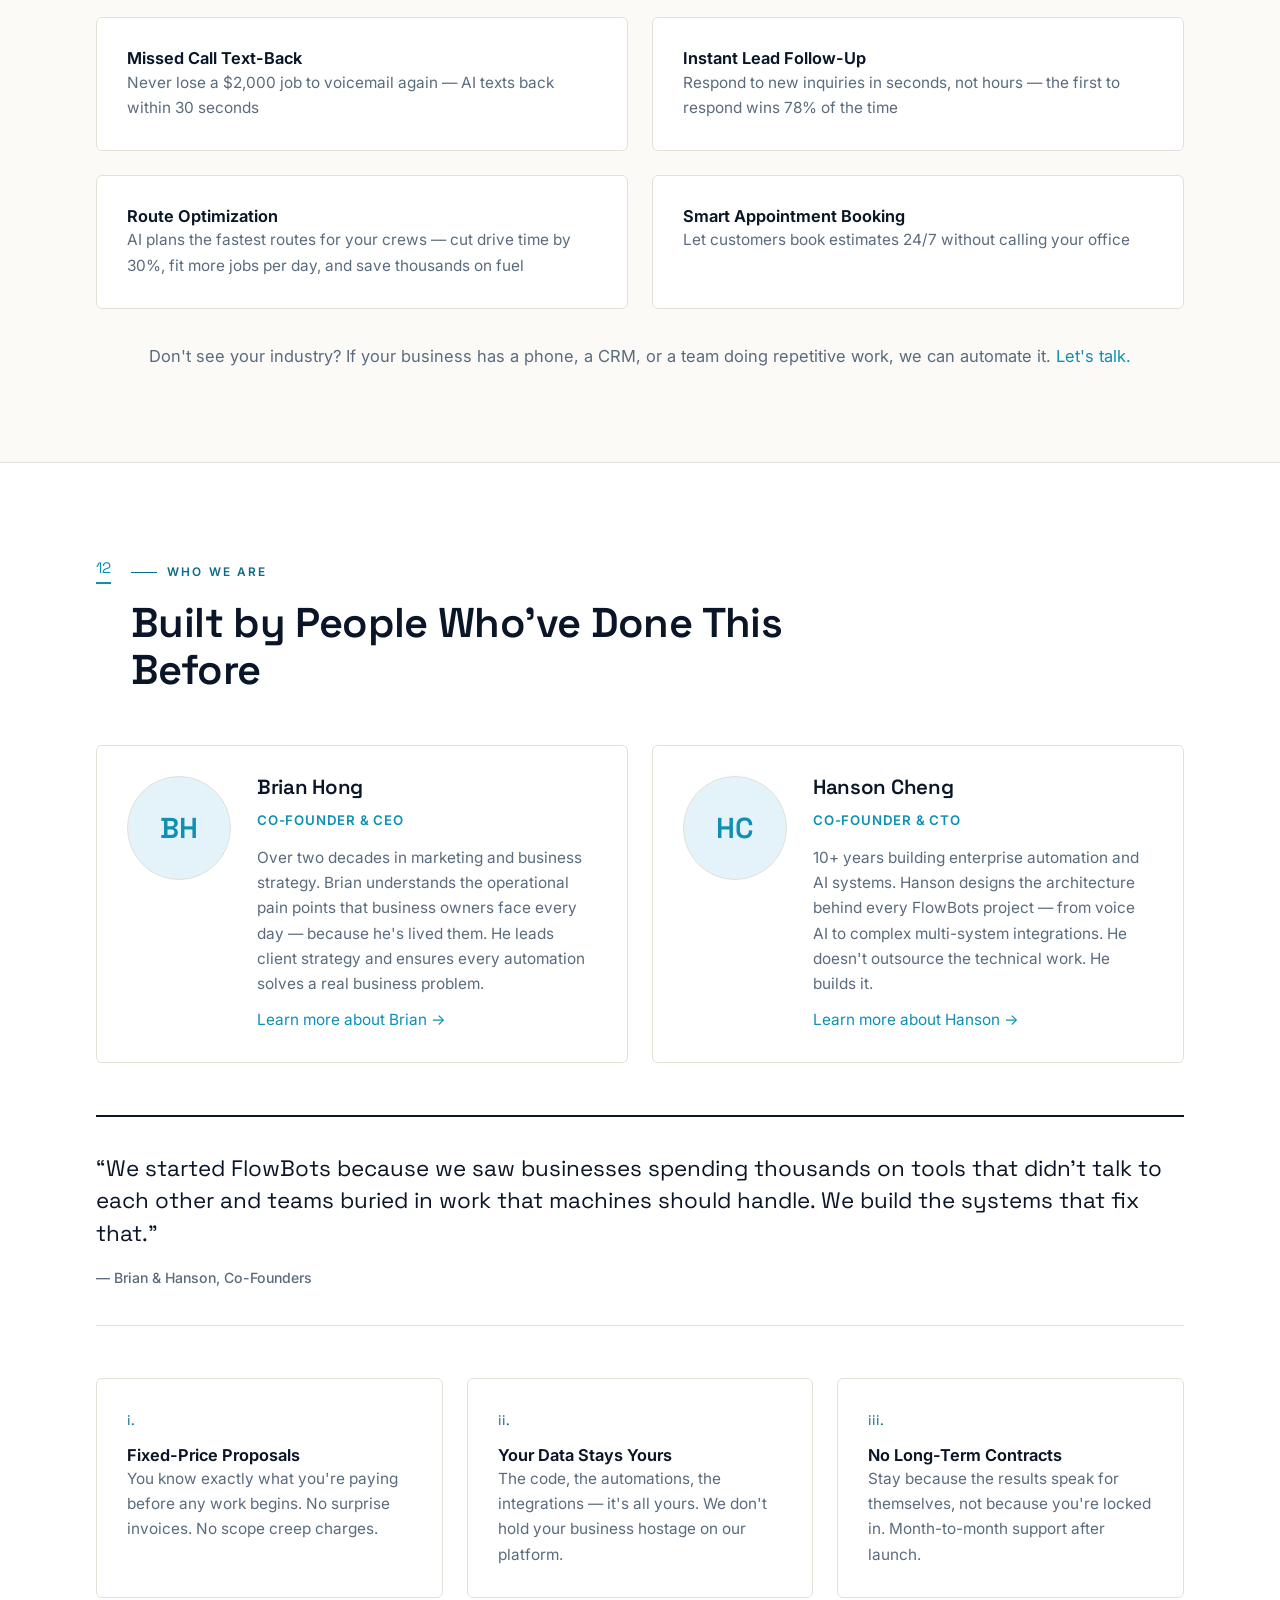
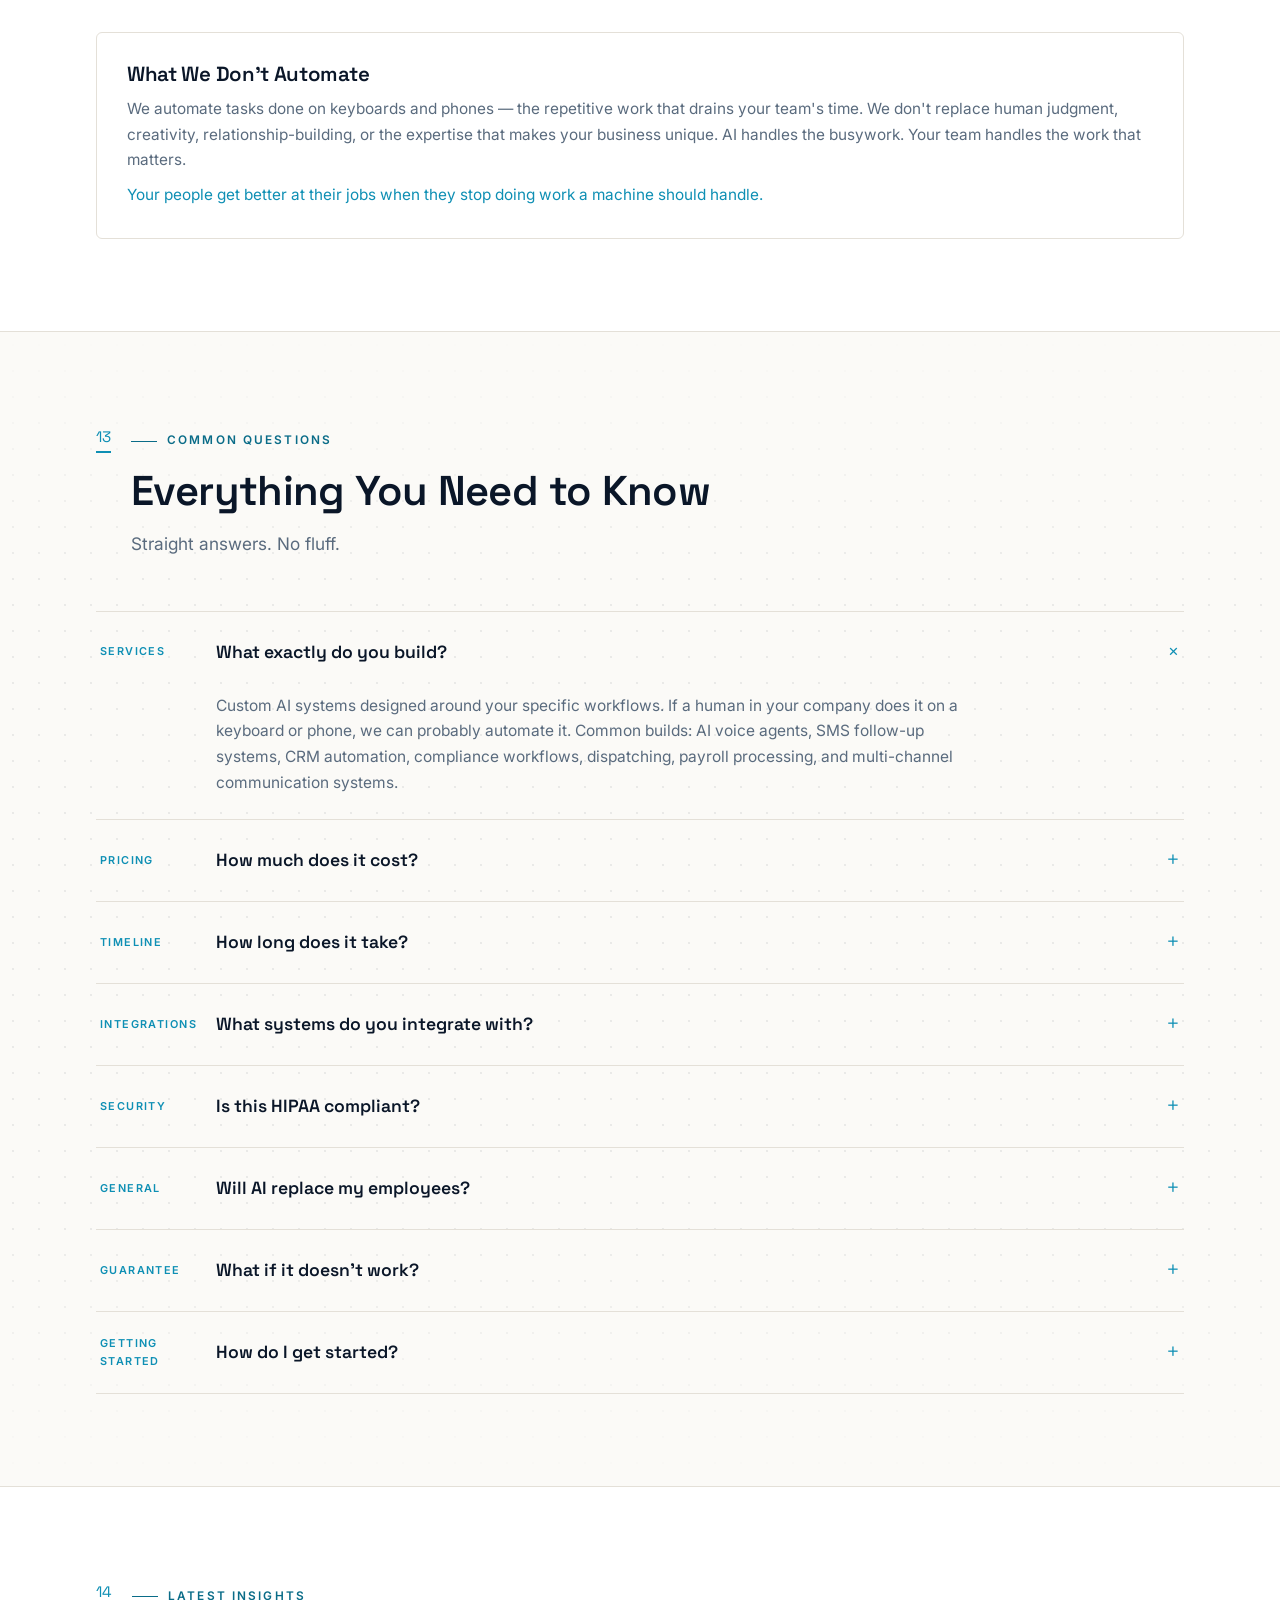
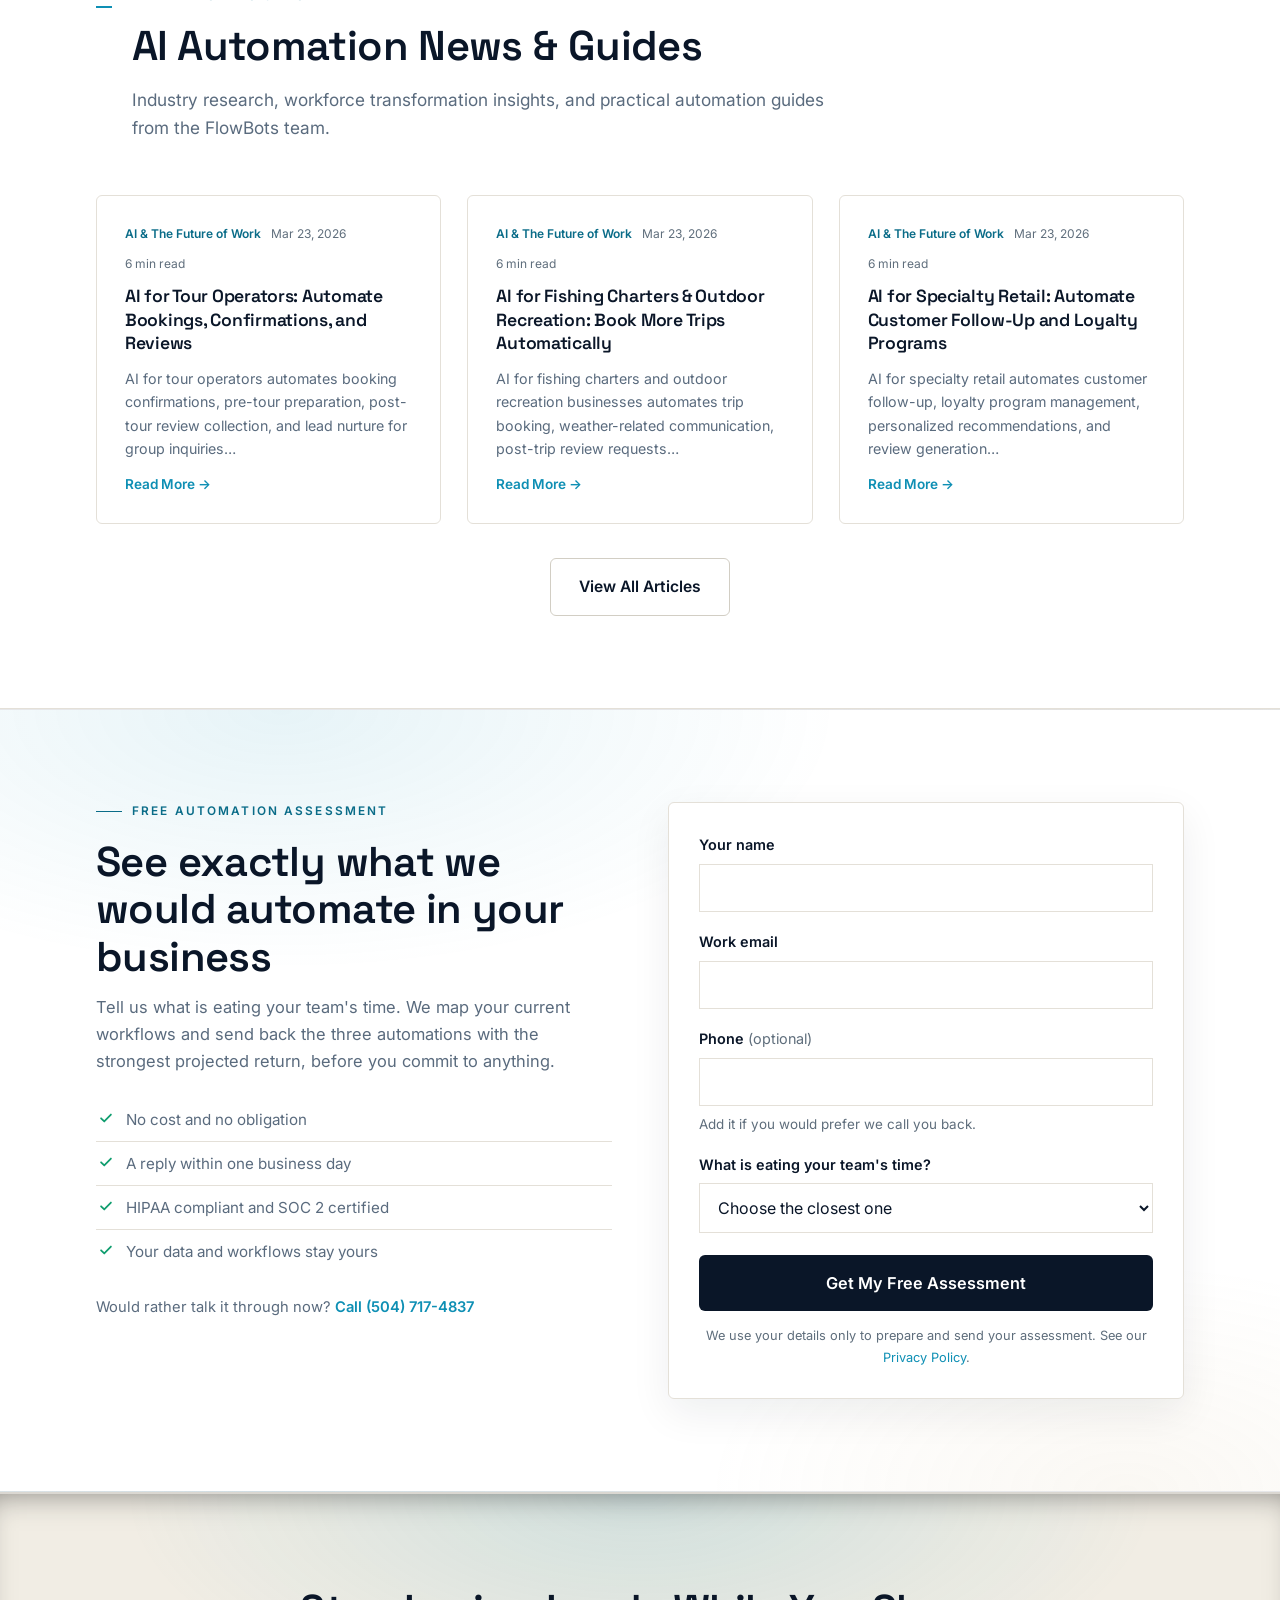
==== commit 9a823c0e: "Fix invisible text on Signal, add integrations strip and back-to-top Contrast regression I introduce" ====
--- a/index.html
+++ b/index.html
@@ -8,7 +8,7 @@
 <link rel="preconnect" href="https://fonts.googleapis.com">
 <link rel="preconnect" href="https://fonts.gstatic.com" crossorigin>
 <link href="https://fonts.googleapis.com/css2?family=Space+Grotesk:wght@500;600;700&family=Inter:wght@400;500;600&display=swap" rel="stylesheet">
-<link rel="stylesheet" href="style.css?v=17">
+<link rel="stylesheet" href="style.css?v=22">
 <script>/* These are the animated designs: motion is on unless a URL explicitly
    asks for ?motion=off. A production build should restore respect for
    prefers-reduced-motion; this is a review prototype. */
@@ -107,6 +107,27 @@
     <div class="value-cell"><h3>&lt;30 Second Follow-Up</h3><p>Leads contacted before they call your competitor</p></div>
     <div class="value-cell"><h3>Zero Manual Work</h3><p>Invoices, CRM, scheduling — all automated</p></div>
     <div class="value-cell"><h3>Your Data Stays Yours</h3><p>Custom-built. Fixed price. No lock-in contracts.</p></div>
+  </div>
+
+</div>
+
+<!-- ============ INTEGRATIONS ============ -->
+<div class="integrations">
+  <div class="wrap">
+    <p class="int-title">Integrates with the tools you already use</p>
+    <ul class="int-marks">
+      <li>ServiceTitan</li>
+      <li>GoHighLevel</li>
+      <li>Salesforce</li>
+      <li>HubSpot</li>
+      <li>Dentrix</li>
+      <li>Jobber</li>
+      <li>Boulevard</li>
+      <li>Clio</li>
+      <li>Mindbody</li>
+      <li>QuickBooks</li>
+    </ul>
+    <p class="int-note">30+ platforms supported · Custom integrations included</p>
   </div>
 </div>
 
@@ -799,12 +820,12 @@
 </footer>
 
 <div class="sticky-cta">
-  <a class="btn btn-ghost" href="tel:+15047174837">Call (504) 717-4837</a>
-  <a class="btn btn-primary" href="https://www.flowbots.ai/book-call/" data-track="cta-book">Book My Free Discovery Call</a>
+  <a class="btn btn-ghost" href="tel:+15047174837">Call Us</a>
+  <a class="btn btn-primary" href="https://www.flowbots.ai/book-call/" data-track="cta-book">Book Free Call</a>
 </div>
 
-<script src="app.js?v=14"></script>
-
+
+<button type="button" class="to-top" aria-label="Back to top" hidden><svg class="ico" aria-hidden="true"><use href="#i-arrow-down"></use></svg></button>
 <!-- review control: device preview. Not part of the design. -->
 <div class="rv-device" role="group" aria-label="Device preview">
   <span class="rv-label">View</span>
@@ -831,5 +852,6 @@
 })();
 </script>
 
+<script src="app.js?v=22"></script>
 </body>
 </html>
--- a/style.css
+++ b/style.css
@@ -837,5 +837,99 @@
 .rv-device button:hover{color:#fff;background:rgba(255,255,255,.10)}
 .rv-device button[aria-pressed="true"]{background:#fff;color:#0B1020}
 .rv-device button:focus-visible{outline:2px solid #38BADF;outline-offset:2px}
-@media(max-width:640px){.rv-device{right:10px;bottom:10px;padding:4px 5px 4px 10px;font-size:.74rem}}
+/* Below 820px the sticky conversion bar owns the bottom strip, so the
+   review control sits above it rather than on top of the CTA. */
+@media(max-width:820px){.rv-device{bottom:86px}}
+@media(max-width:640px){.rv-device{right:10px;bottom:86px;padding:4px 5px 4px 10px;font-size:.74rem}}
 @media print{.rv-device{display:none}}
+
+/* ============================================================
+   FIX — text left white when these grounds became light.
+   The assessment heading was white on white (ratio 1.00) and the
+   closing band's heading and copy were unreadable.
+   ============================================================ */
+.band h2,.band h3,.band h4{color:var(--ink)}
+.band p{color:var(--muted)}
+.prefoot{color:var(--ink)}
+.prefoot h2,.prefoot h3{color:var(--ink)}
+.prefoot p{color:var(--muted)}
+.prefoot .micro{color:var(--muted)}
+.prefoot a{color:var(--accent-deep,var(--accent))}
+
+/* Small label text in the brand cyan sat at ~3.2-3.8 on paper. Labels get a
+   deeper tone; the brighter cyan stays for large type and decoration. */
+:root{ --accent-deep:#0A6C88; }
+.eyebrow,.cmp-tag,.hiw-n,.sc-tag,.card-num,.rail span,.stat-src,
+.post-card .cat,.tabpanel .lead-in,.crumbs a{color:var(--accent-deep)}
+.live-flag{color:#0F7A57}
+
+/* ============================================================
+   Phone numbers must never break across lines - a split number
+   is unreadable and unusable as a conversion element.
+   ============================================================ */
+a[href^="tel:"]{white-space:nowrap}
+.trust-chips span,.trust-chips a{white-space:nowrap}
+
+/* The sticky bar is a narrow, fixed control: labels are abbreviated
+   there so neither button wraps. Same actions, shorter words. */
+.sticky-cta .btn{
+  font-size:.88rem;padding:13px 8px;white-space:nowrap;
+  min-width:0;overflow:hidden;text-overflow:ellipsis;
+}
+@media(max-width:380px){.sticky-cta .btn{font-size:.82rem;padding:12px 6px}}
+
+/* ============================================================
+   BACK TO TOP — appears once the visitor is well down the page.
+   Stacked above the device selector so the two never overlap,
+   and above the sticky CTA on mobile.
+   ============================================================ */
+.to-top{
+  position:fixed;right:18px;bottom:72px;z-index:115;
+  width:46px;height:46px;border-radius:50%;
+  display:flex;align-items:center;justify-content:center;
+  background:#FFFFFF;border:1px solid var(--line);color:var(--accent-deep,var(--accent));
+  cursor:pointer;box-shadow:0 8px 24px rgba(0,0,0,.22);
+  opacity:0;transform:translateY(8px);pointer-events:none;
+  transition:opacity .2s ease-out,transform .2s ease-out,background .16s;
+}
+.to-top[hidden]{display:flex}          /* animate rather than snap in */
+.to-top.show{opacity:1;transform:none;pointer-events:auto}
+.to-top:hover{background:rgba(14,143,180,.10)}
+.to-top:focus-visible{outline:2px solid var(--accent-deep,var(--accent));outline-offset:3px}
+.to-top .ico{width:20px;height:20px;transform:rotate(180deg);stroke-width:2}
+@media(max-width:820px){.to-top{bottom:140px}}
+@media(max-width:640px){.to-top{right:10px;bottom:140px;width:42px;height:42px}}
+@media print{.to-top{display:none}}
+
+/* ============================================================
+   INTEGRATIONS STRIP — present on the live homepage and missed
+   in the first build. Names are set as wordmarks rather than
+   logo images: real brand assets should replace these before
+   anything goes live, and inventing logo files would be worse
+   than an honest typographic placeholder.
+   ============================================================ */
+.integrations{
+  border-top:1px solid var(--line);border-bottom:1px solid var(--line);
+  background:#FFFFFF;padding:var(--s7) 0;text-align:center;
+}
+.int-title{
+  font-family:var(--font-display);font-size:.72rem;font-weight:700;
+  letter-spacing:.18em;text-transform:uppercase;color:var(--faint);
+  margin-bottom:var(--s6);
+}
+.int-marks{
+  list-style:none;display:flex;flex-wrap:wrap;justify-content:center;
+  align-items:center;gap:var(--s5) var(--s7);margin:0 0 var(--s5);
+}
+.int-marks li{
+  font-family:var(--font-display);font-weight:700;font-size:1.05rem;
+  letter-spacing:-.01em;color:var(--ink);
+  opacity:.72;transition:opacity .16s ease-out,color .16s ease-out;
+  white-space:nowrap;
+}
+.int-marks li:hover{opacity:1;color:var(--accent-deep,var(--accent))}
+.int-note{font-size:.84rem;color:var(--muted)}
+@media(max-width:720px){
+  .int-marks{gap:var(--s4) var(--s5)}
+  .int-marks li{font-size:.94rem}
+}
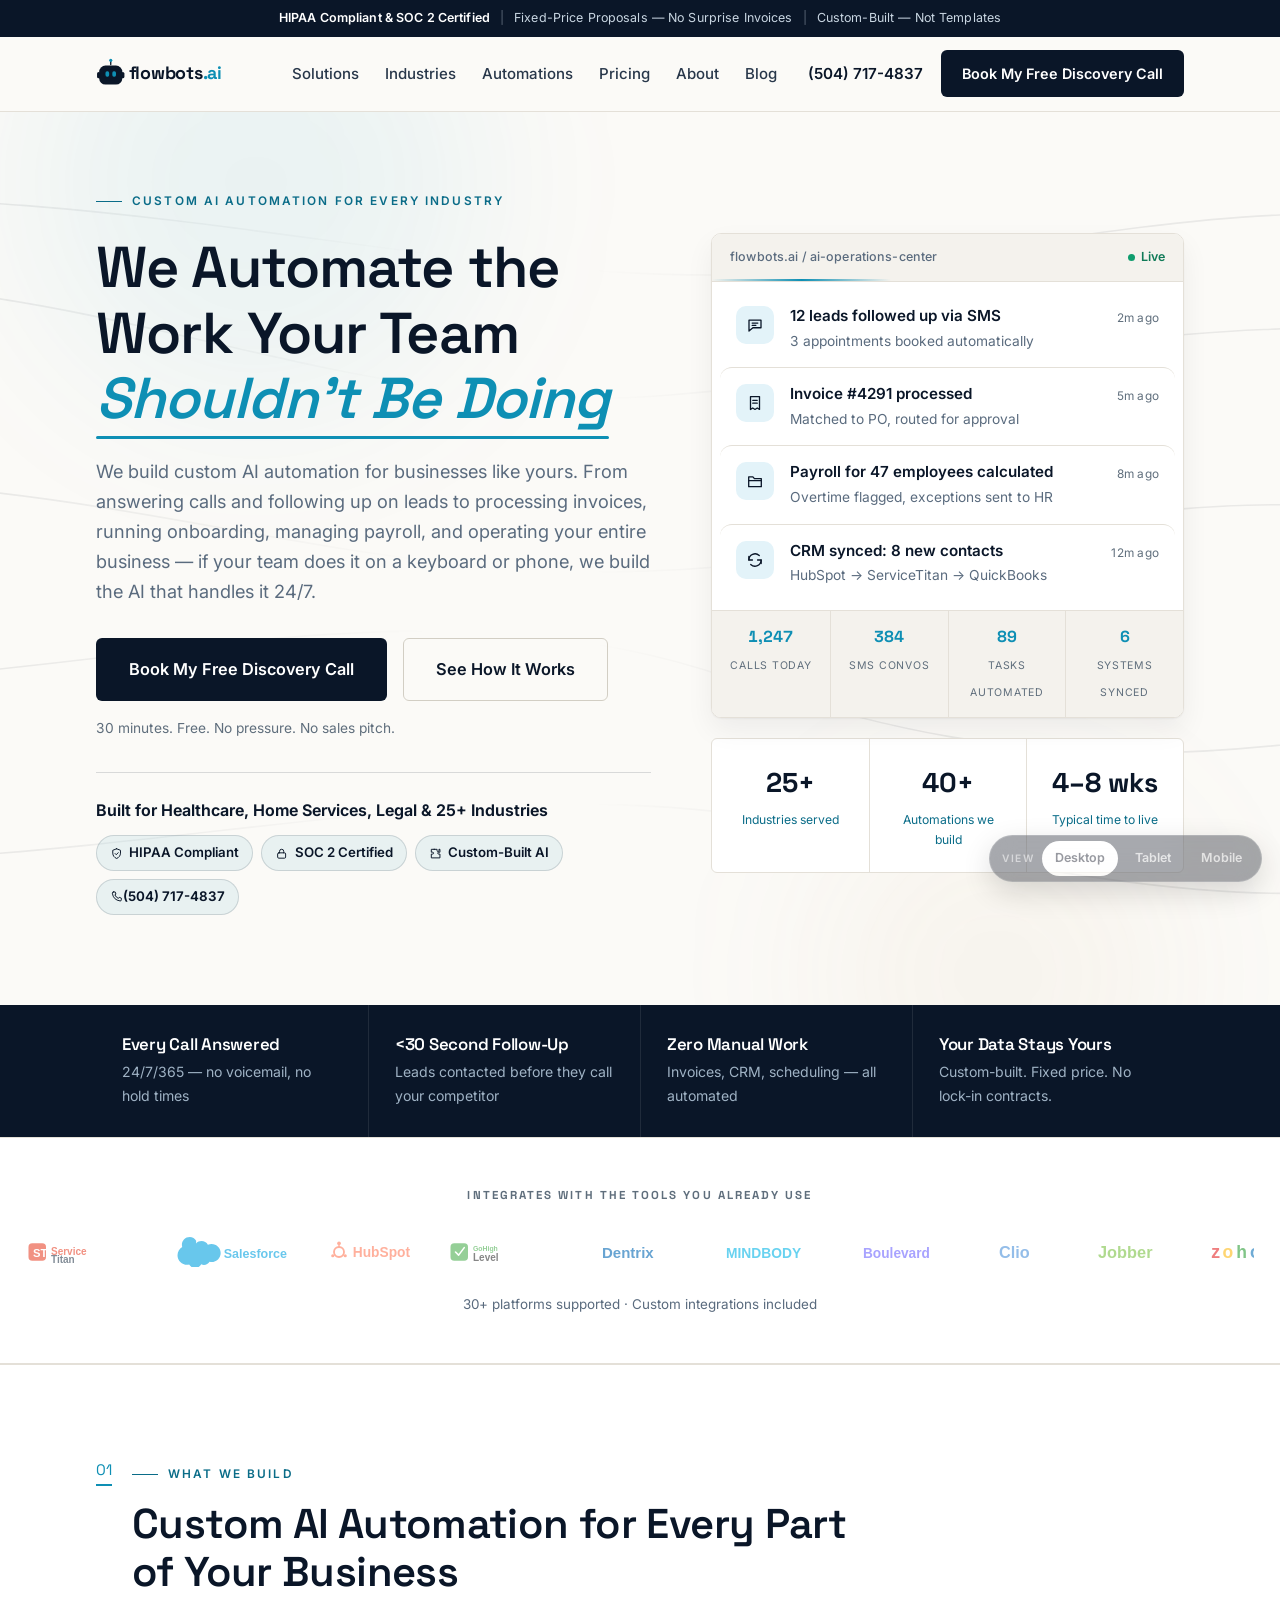
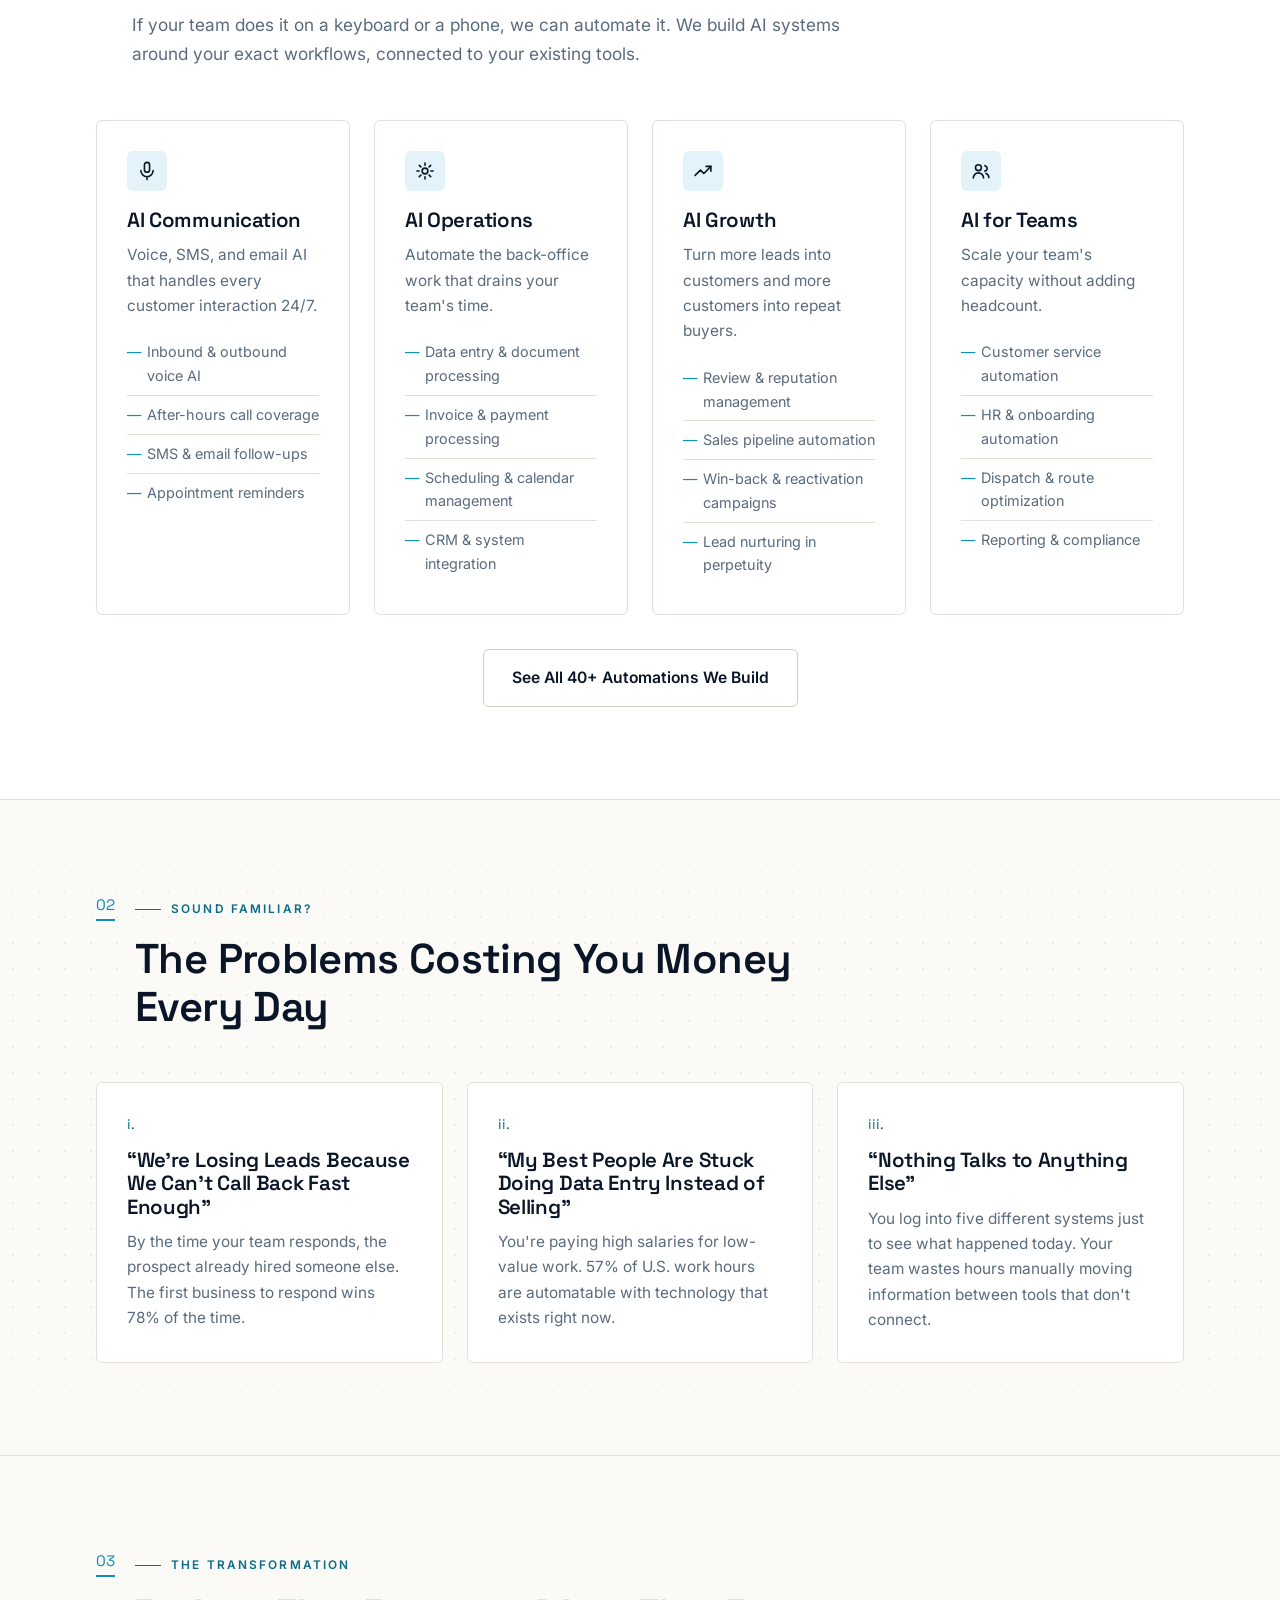
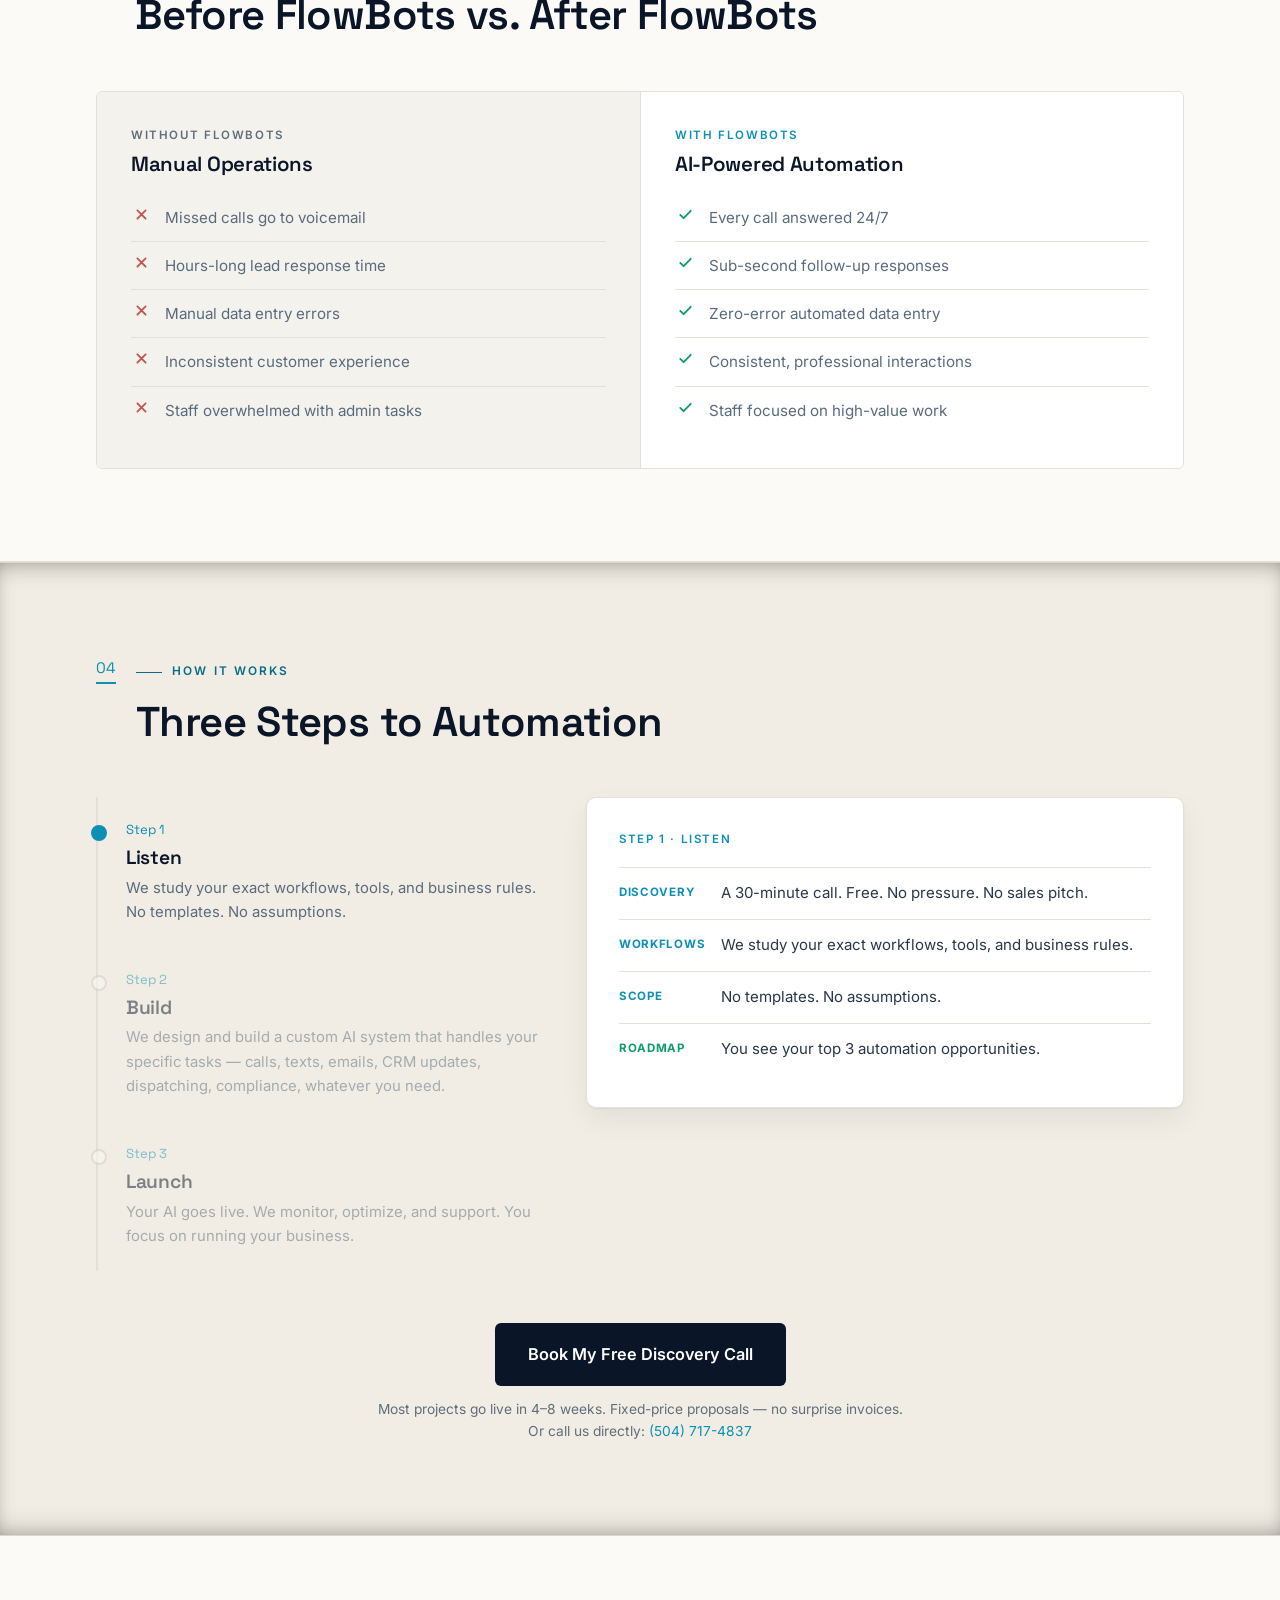
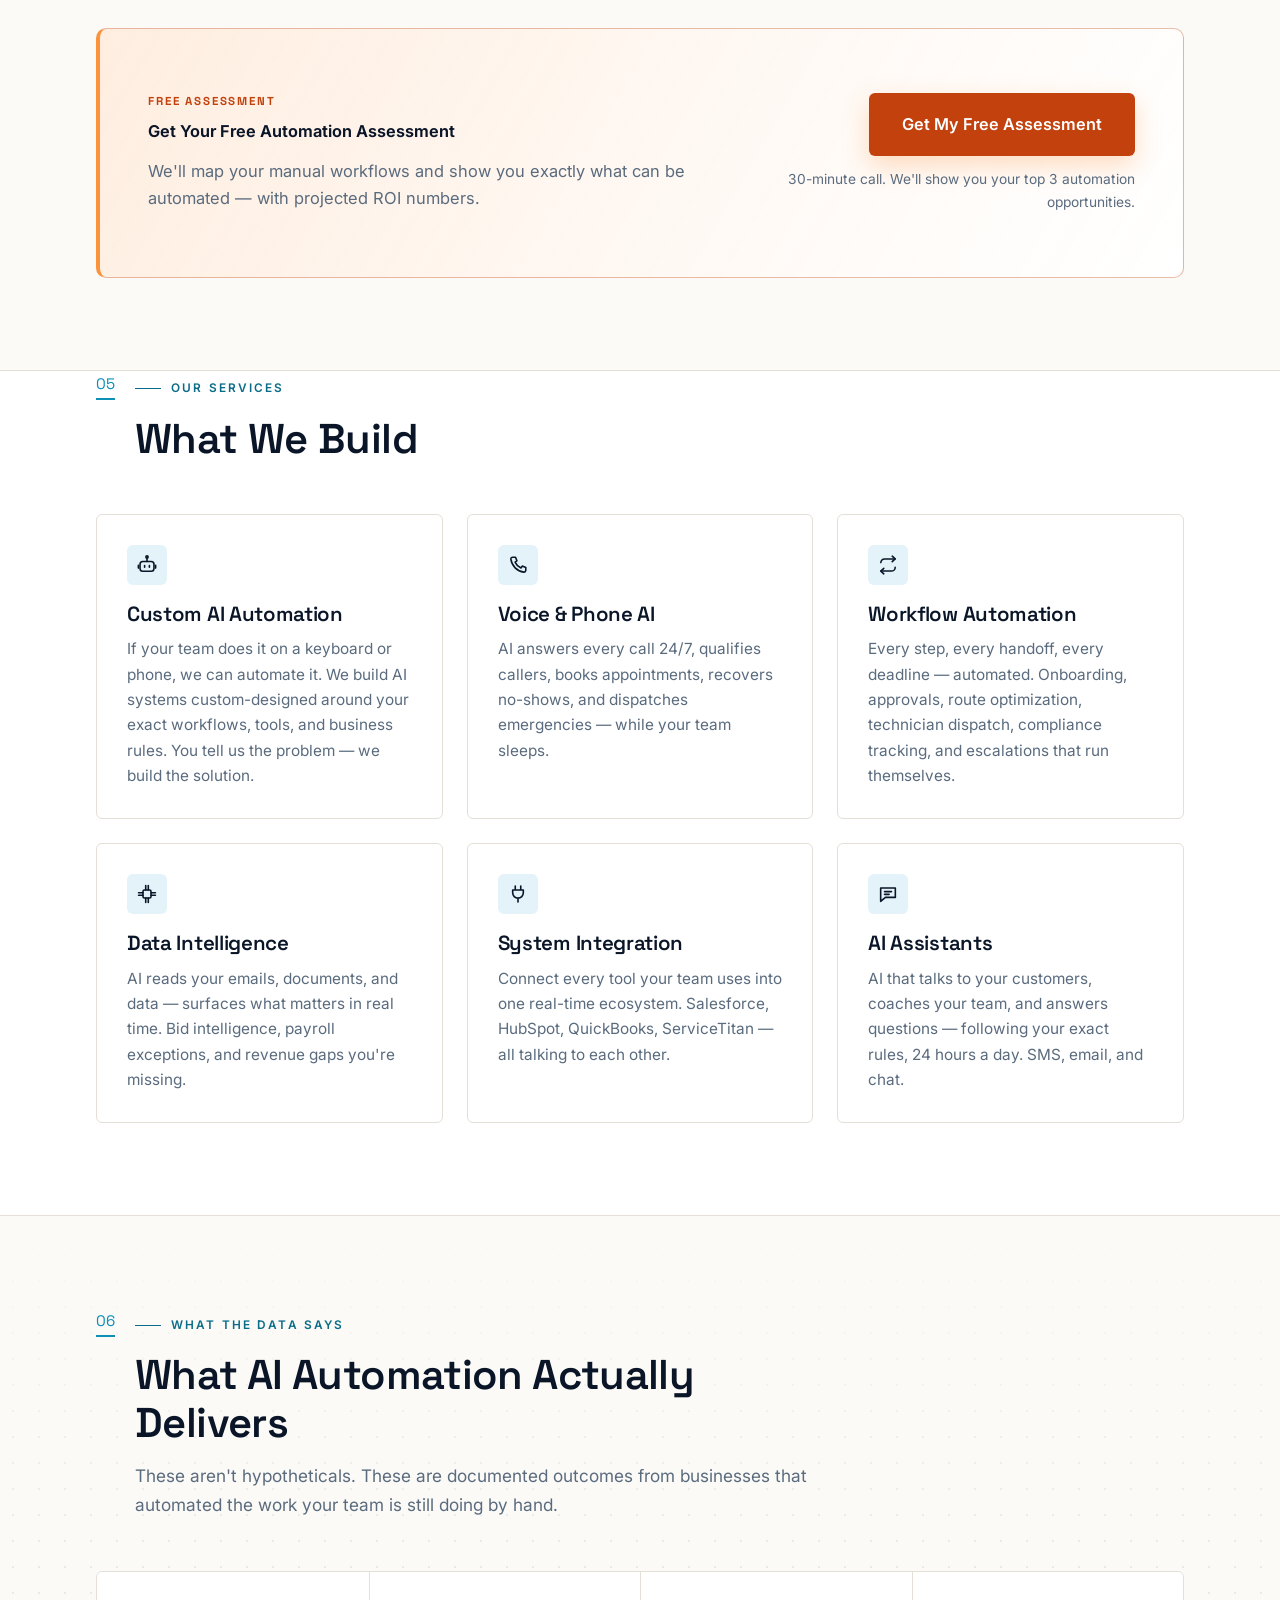
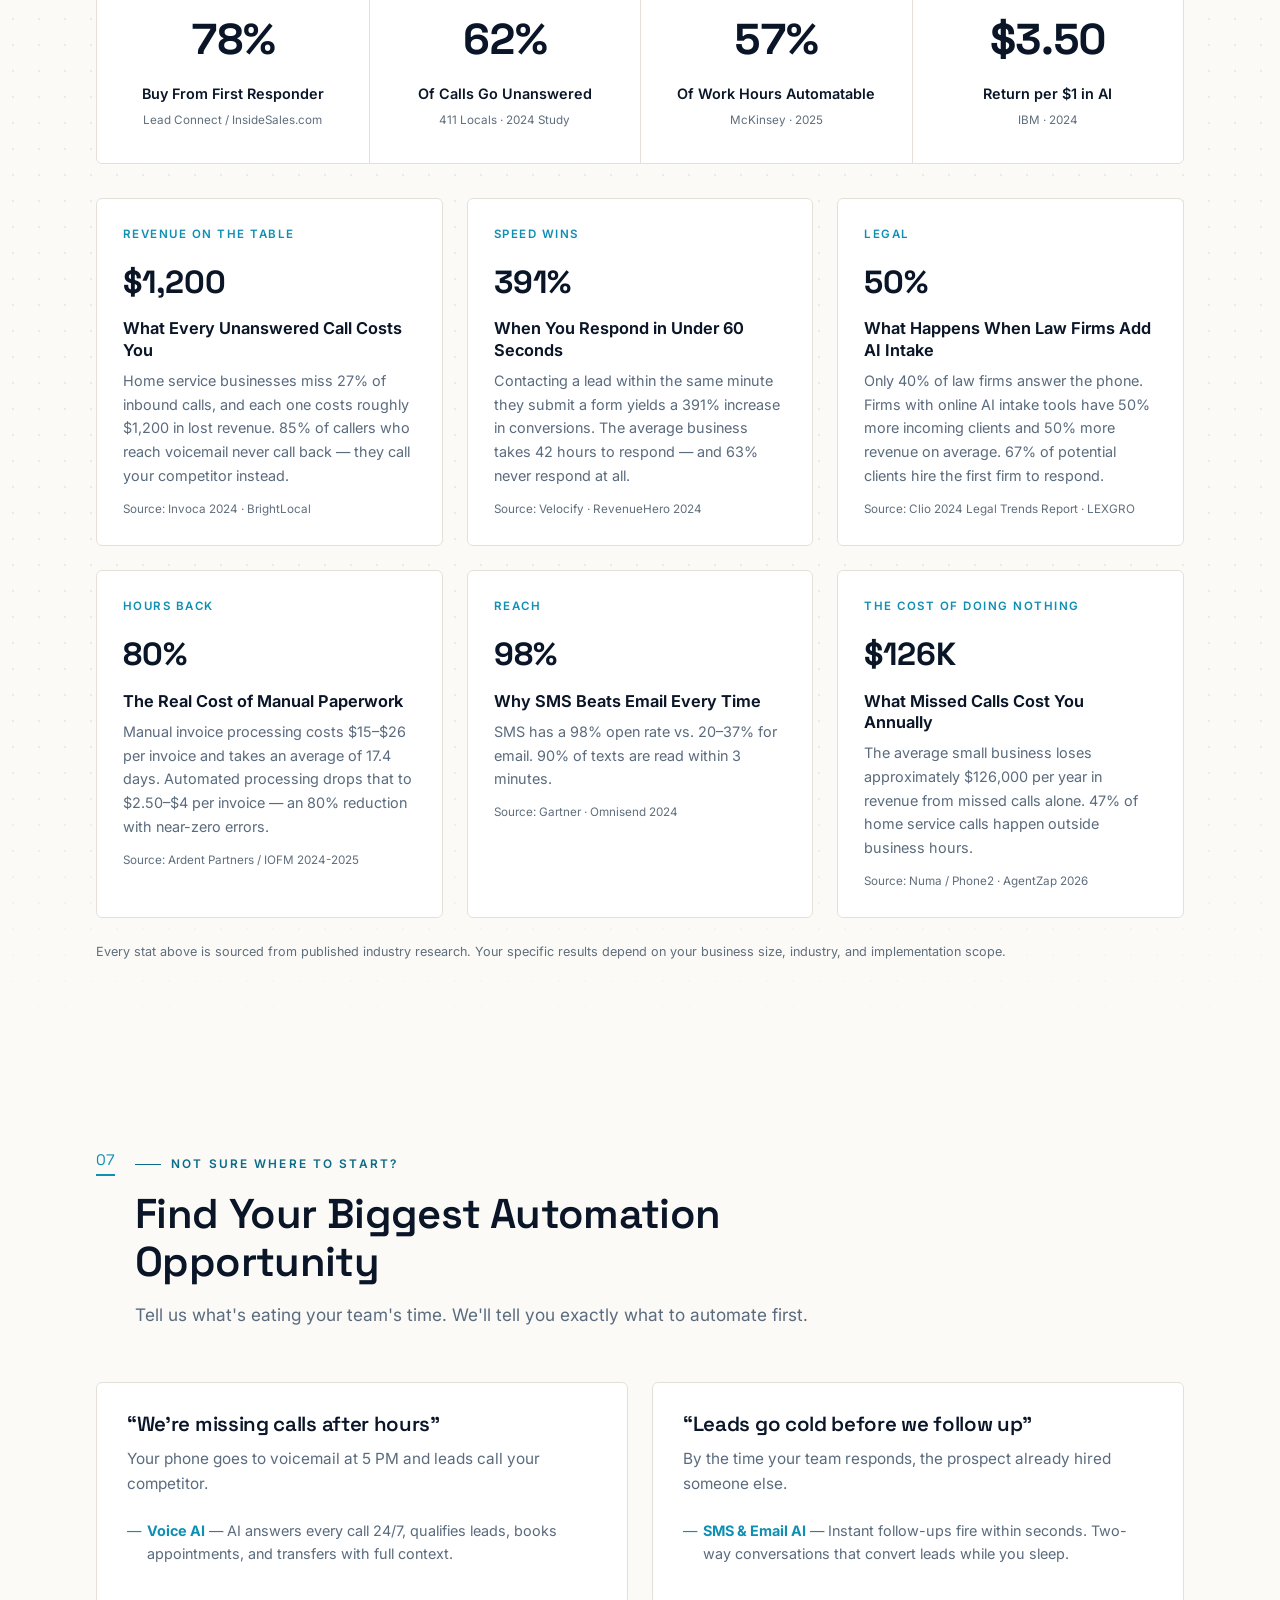
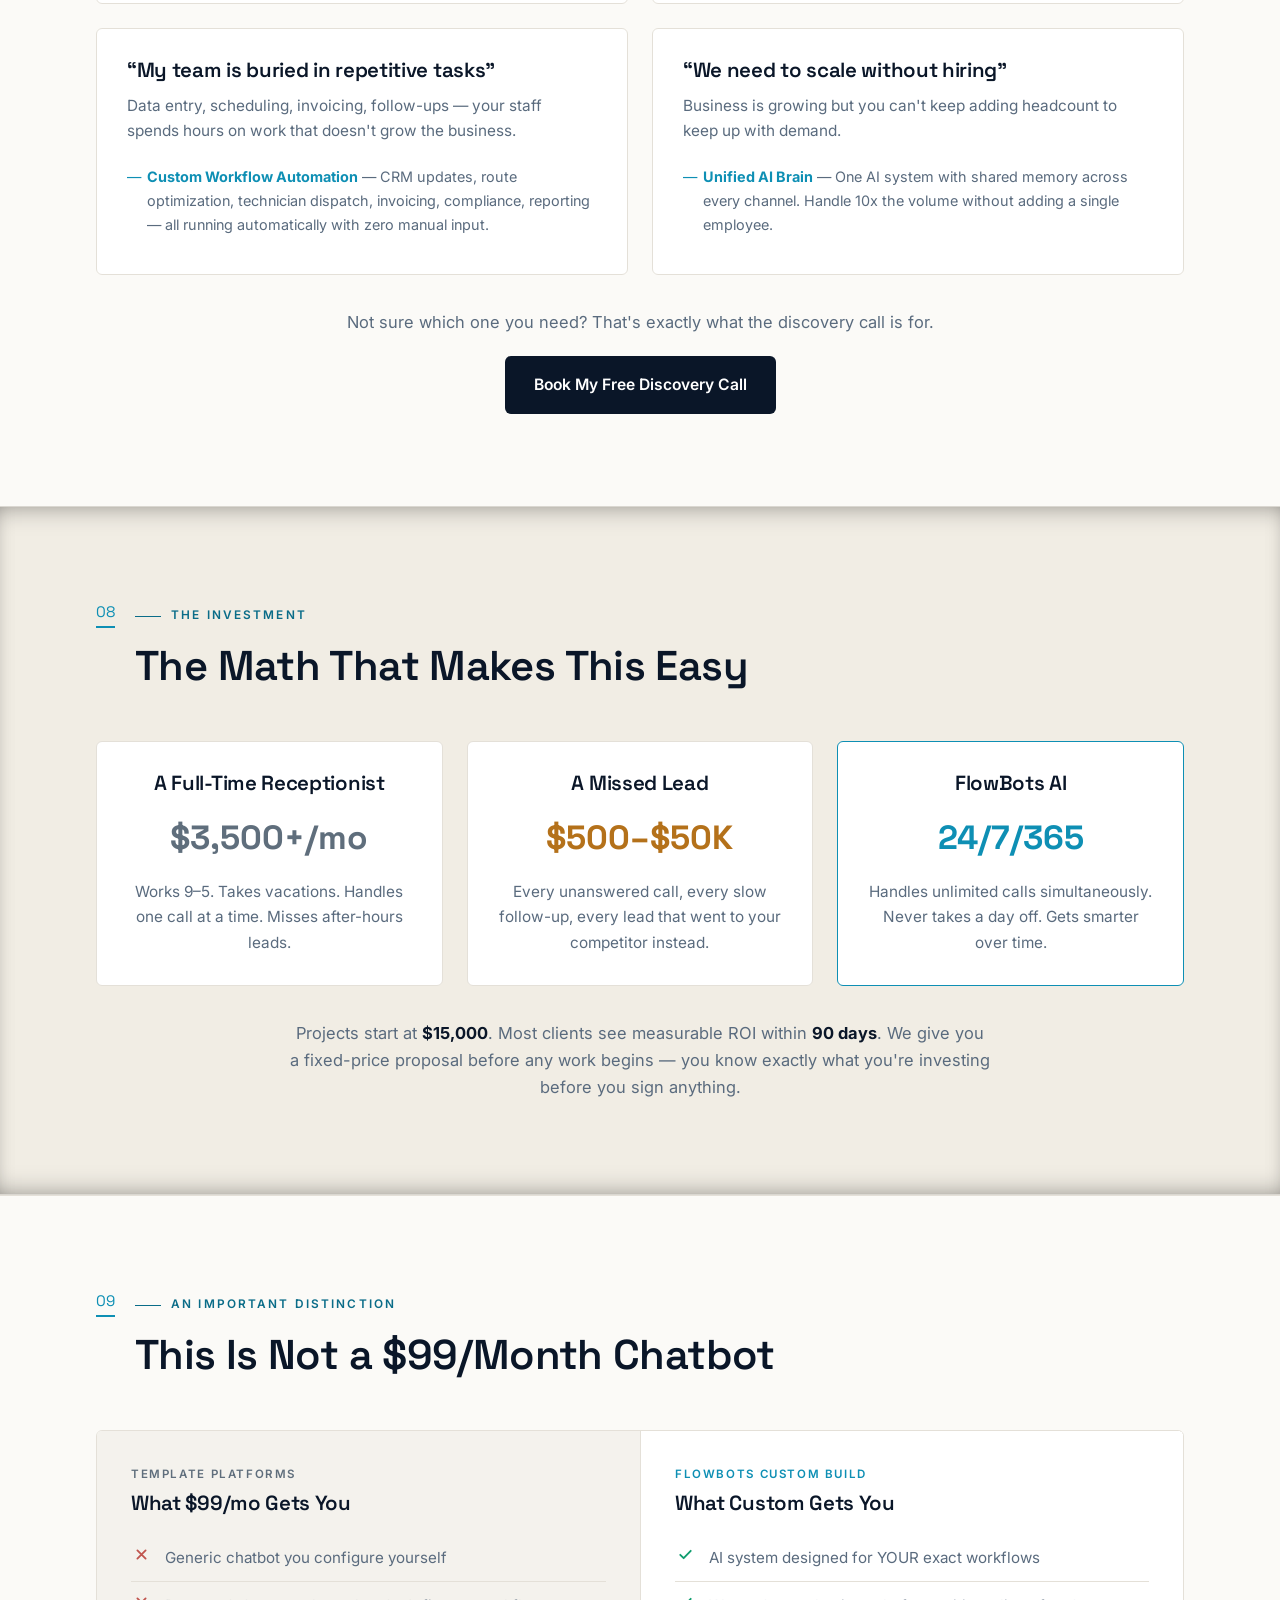
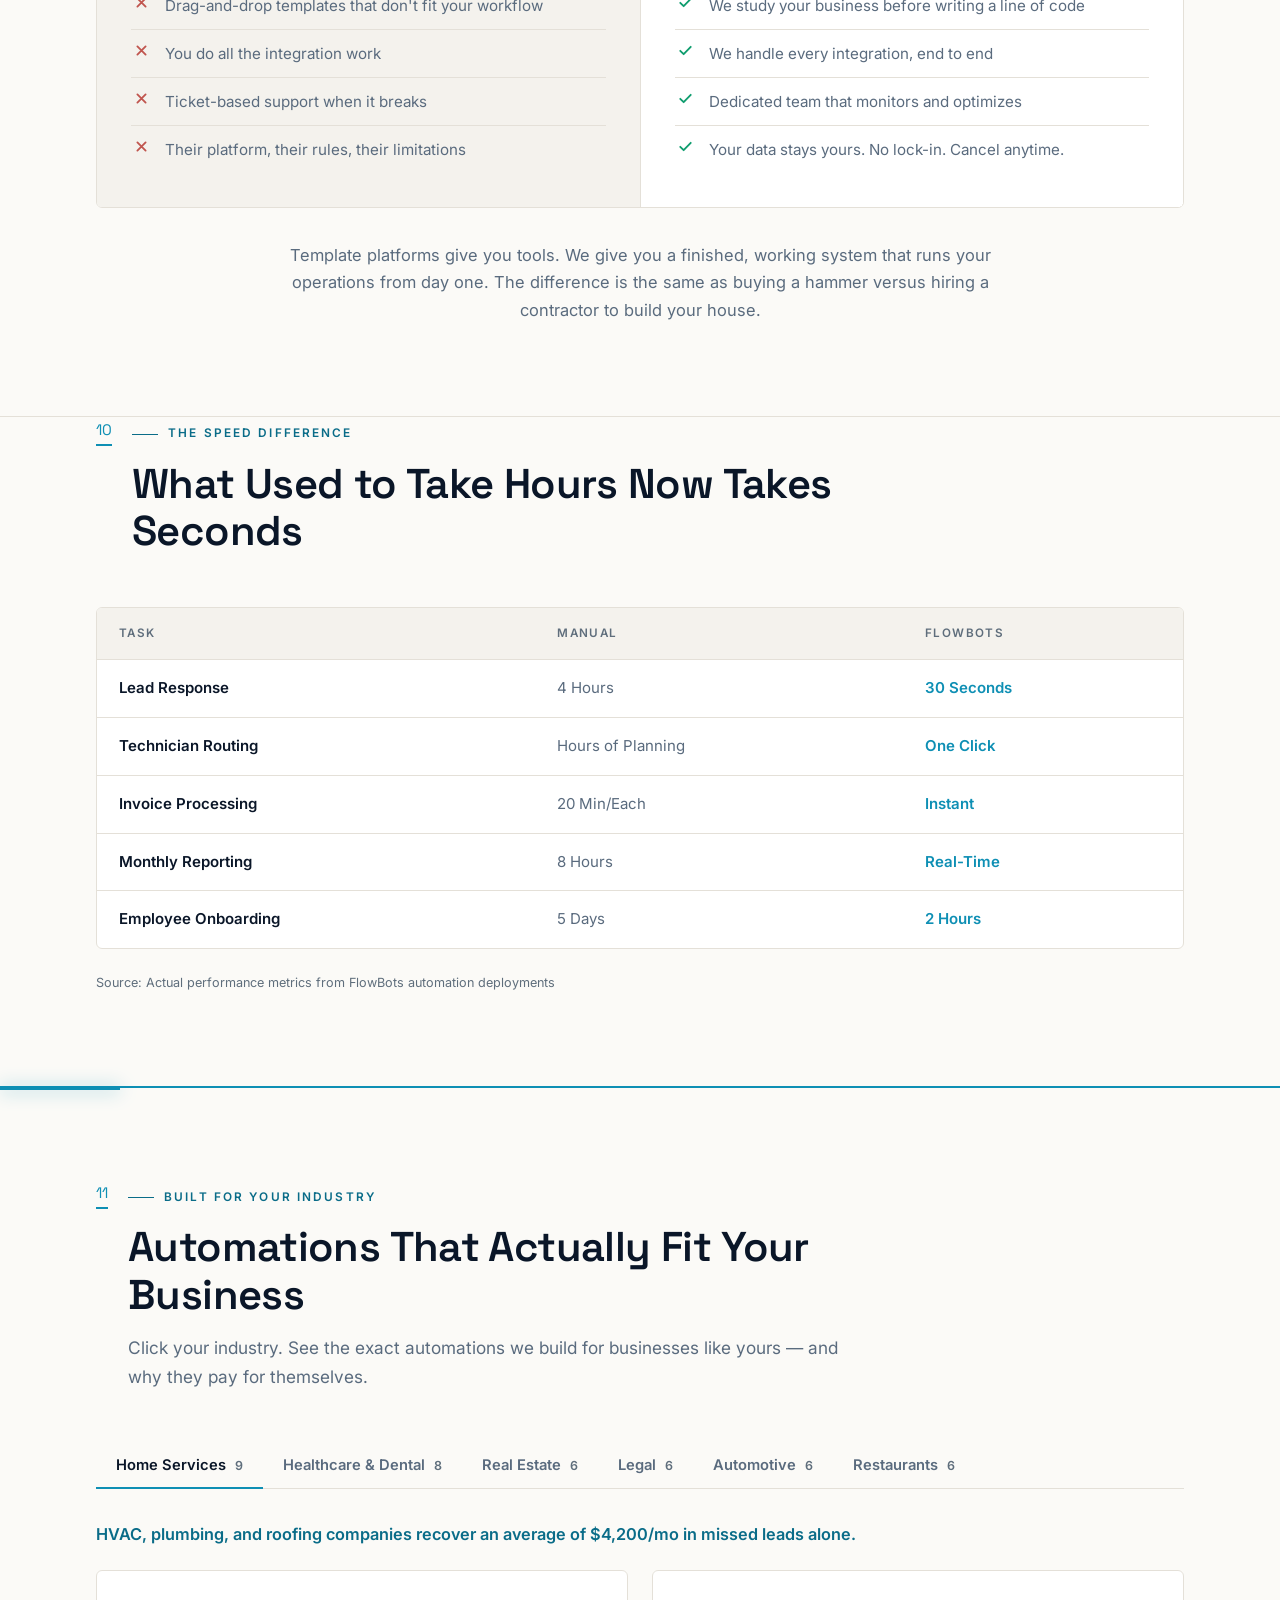
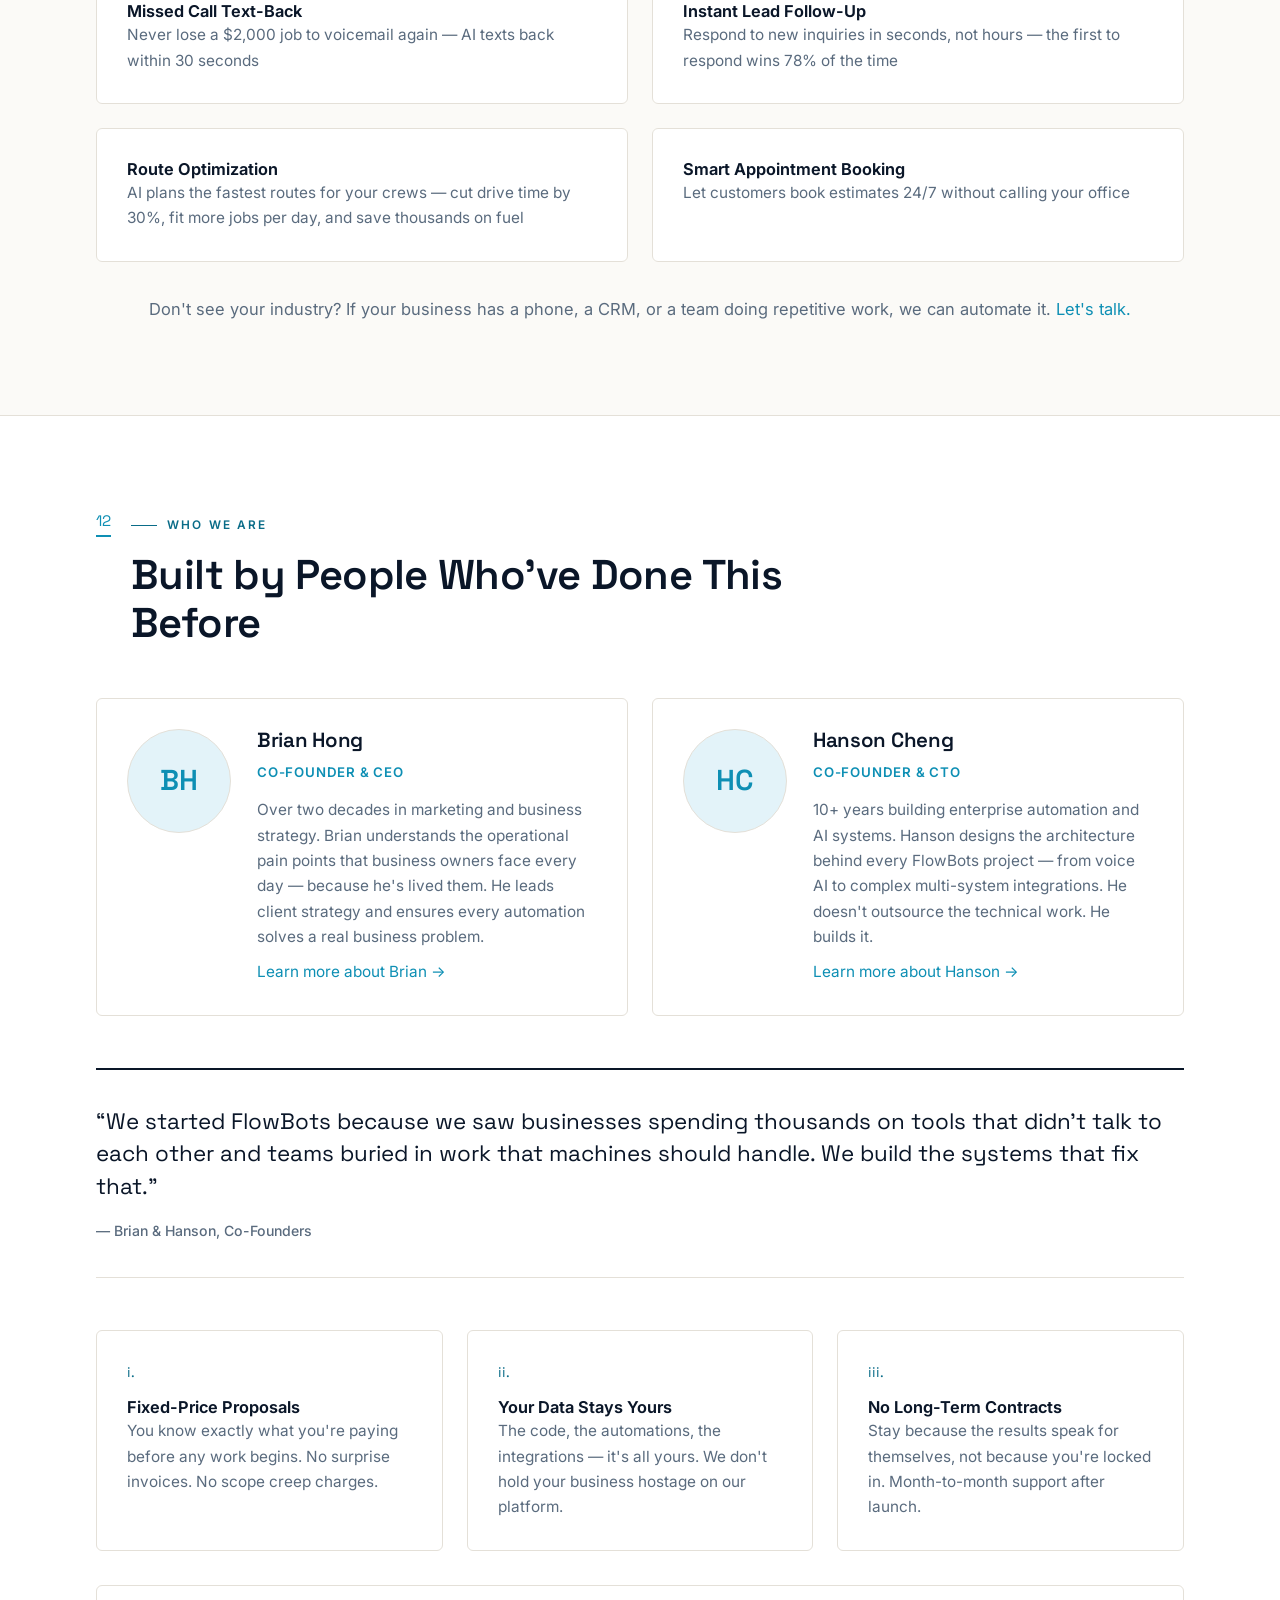
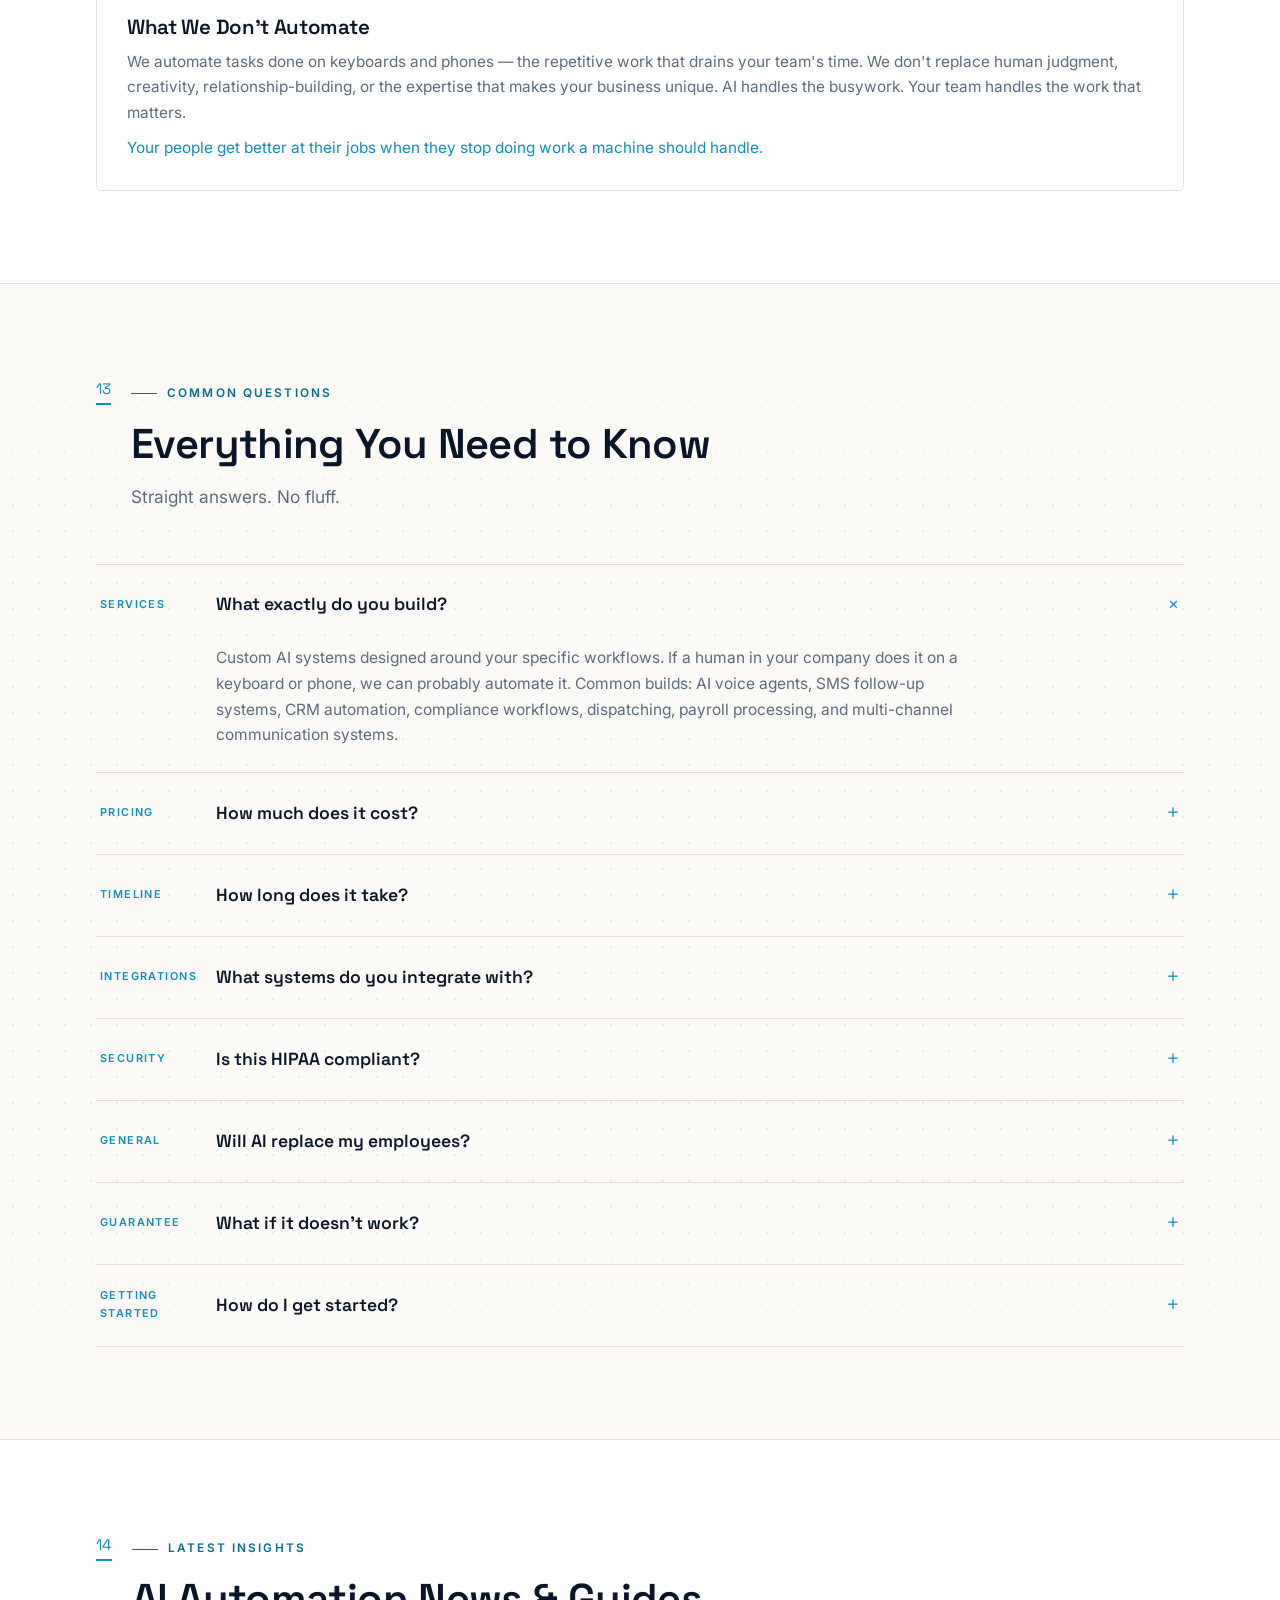
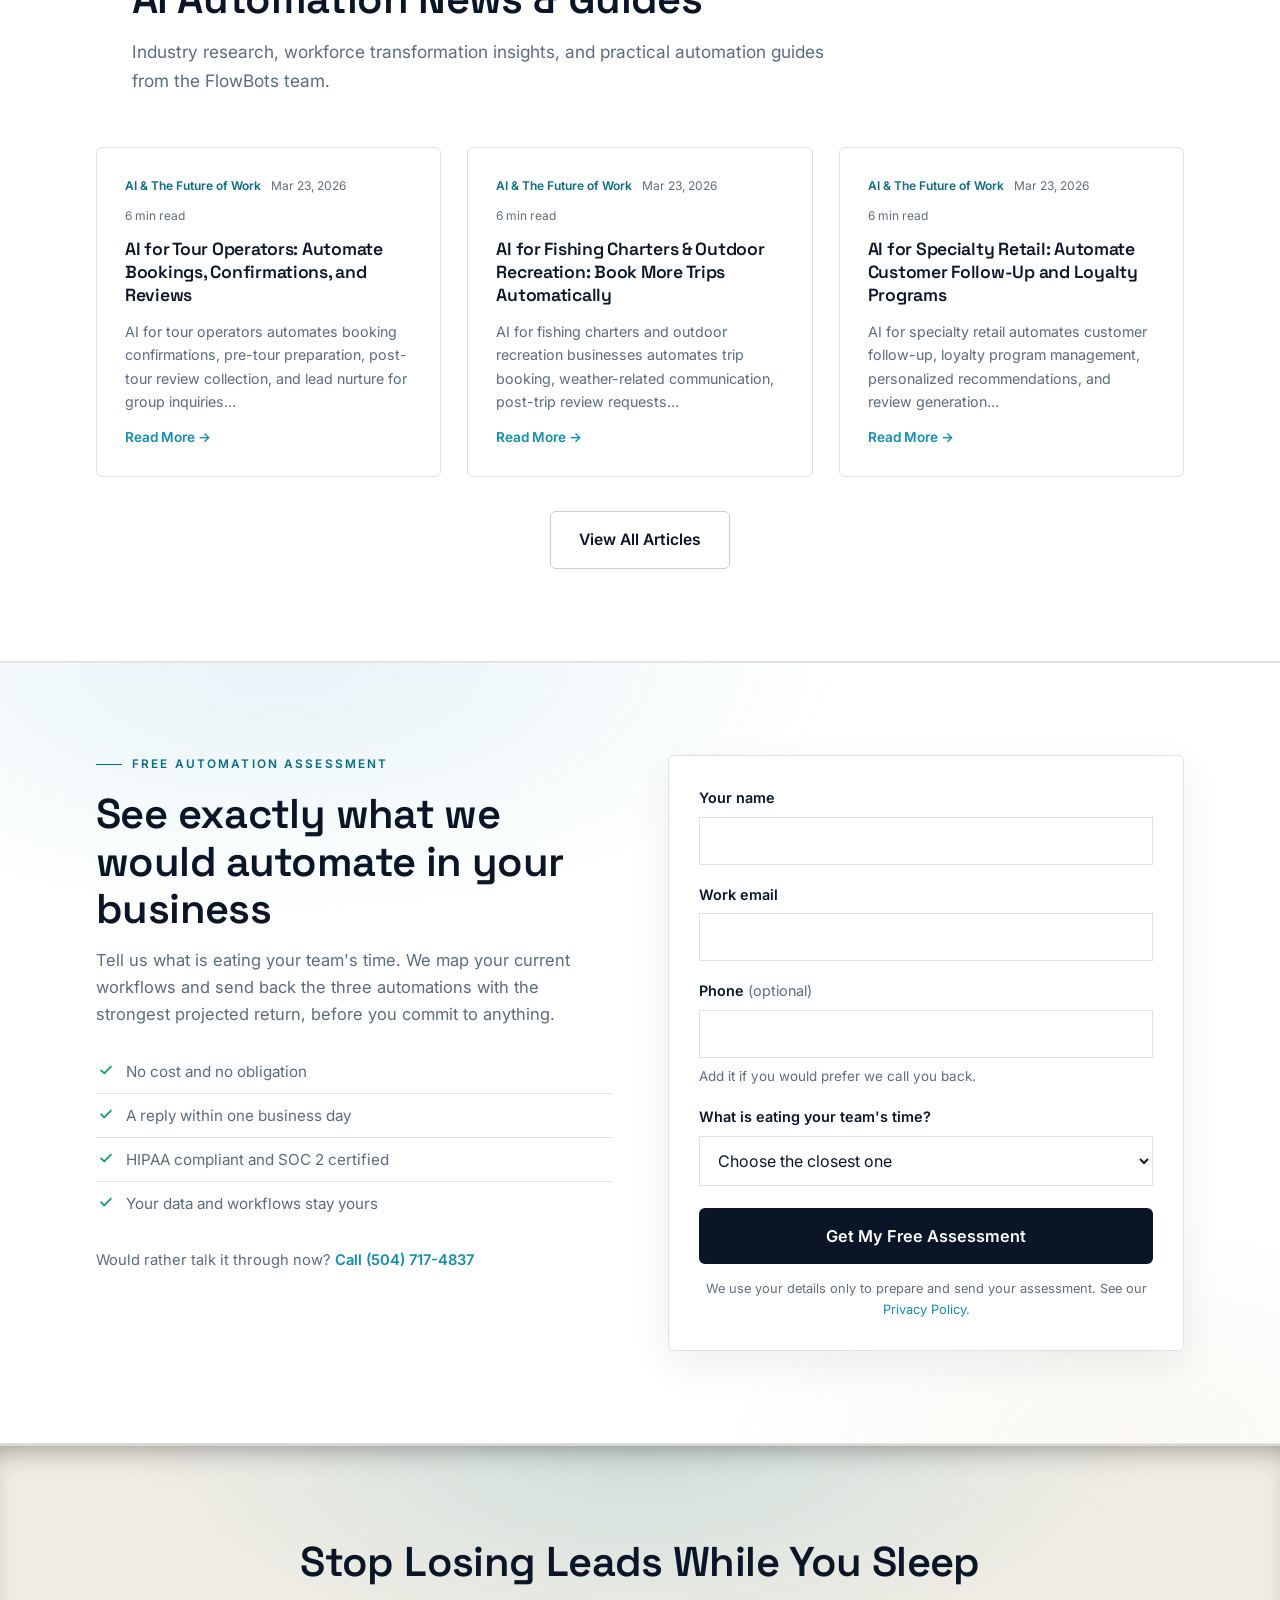
==== commit 2c967fa3: "Integration logos on one line; rebalance Kinetic's assessment band Logos are FlowBots' own integrati" ====
--- a/index.html
+++ b/index.html
@@ -8,7 +8,7 @@
 <link rel="preconnect" href="https://fonts.googleapis.com">
 <link rel="preconnect" href="https://fonts.gstatic.com" crossorigin>
 <link href="https://fonts.googleapis.com/css2?family=Space+Grotesk:wght@500;600;700&family=Inter:wght@400;500;600&display=swap" rel="stylesheet">
-<link rel="stylesheet" href="style.css?v=22">
+<link rel="stylesheet" href="style.css?v=25">
 <script>/* These are the animated designs: motion is on unless a URL explicitly
    asks for ?motion=off. A production build should restore respect for
    prefers-reduced-motion; this is a review prototype. */
@@ -116,16 +116,16 @@
   <div class="wrap">
     <p class="int-title">Integrates with the tools you already use</p>
     <ul class="int-marks">
-      <li>ServiceTitan</li>
-      <li>GoHighLevel</li>
-      <li>Salesforce</li>
-      <li>HubSpot</li>
-      <li>Dentrix</li>
-      <li>Jobber</li>
-      <li>Boulevard</li>
-      <li>Clio</li>
-      <li>Mindbody</li>
-      <li>QuickBooks</li>
+      <li><img src="logos/servicetitan.svg" alt="ServiceTitan" decoding="async"></li>
+      <li><img src="logos/salesforce.svg" alt="Salesforce" decoding="async"></li>
+      <li><img src="logos/hubspot.svg" alt="HubSpot" decoding="async"></li>
+      <li><img src="logos/gohighlevel.svg" alt="GoHighLevel" decoding="async"></li>
+      <li><img src="logos/dentrix.svg" alt="Dentrix" decoding="async"></li>
+      <li><img src="logos/mindbody.svg" alt="Mindbody" decoding="async"></li>
+      <li><img src="logos/boulevard.svg" alt="Boulevard" decoding="async"></li>
+      <li><img src="logos/clio.svg" alt="Clio" decoding="async"></li>
+      <li><img src="logos/jobber.svg" alt="Jobber" decoding="async"></li>
+      <li><img src="logos/zoho.svg" alt="Zoho" decoding="async"></li>
     </ul>
     <p class="int-note">30+ platforms supported · Custom integrations included</p>
   </div>
@@ -852,6 +852,6 @@
 })();
 </script>
 
-<script src="app.js?v=22"></script>
+<script src="app.js?v=25"></script>
 </body>
 </html>
--- a/style.css
+++ b/style.css
@@ -933,3 +933,25 @@
   .int-marks{gap:var(--s4) var(--s5)}
   .int-marks li{font-size:.94rem}
 }
+
+/* Single row, full width, using FlowBots' own integration marks.
+   Scrolls horizontally rather than wrapping when space runs out. */
+.integrations .wrap{max-width:1500px}
+.int-marks{
+  display:flex;flex-wrap:nowrap;justify-content:space-between;align-items:center;
+  gap:var(--s5);margin:0 0 var(--s5);overflow-x:auto;scrollbar-width:none;
+  padding-bottom:2px;
+}
+.int-marks::-webkit-scrollbar{display:none}
+.int-marks li{flex:0 0 auto;display:flex;align-items:center}
+.int-marks img{
+  height:30px;width:auto;display:block;
+  opacity:.82;transition:opacity .16s ease-out,transform .16s ease-out;
+}
+.int-marks li:hover img{opacity:1;transform:translateY(-1px)}
+@media(max-width:1100px){.int-marks{justify-content:flex-start;gap:var(--s6)}.int-marks img{height:26px}}
+@media(max-width:720px){
+  .integrations .wrap{padding-right:0}
+  .int-marks{gap:var(--s5)}
+  .int-marks img{height:24px}
+}
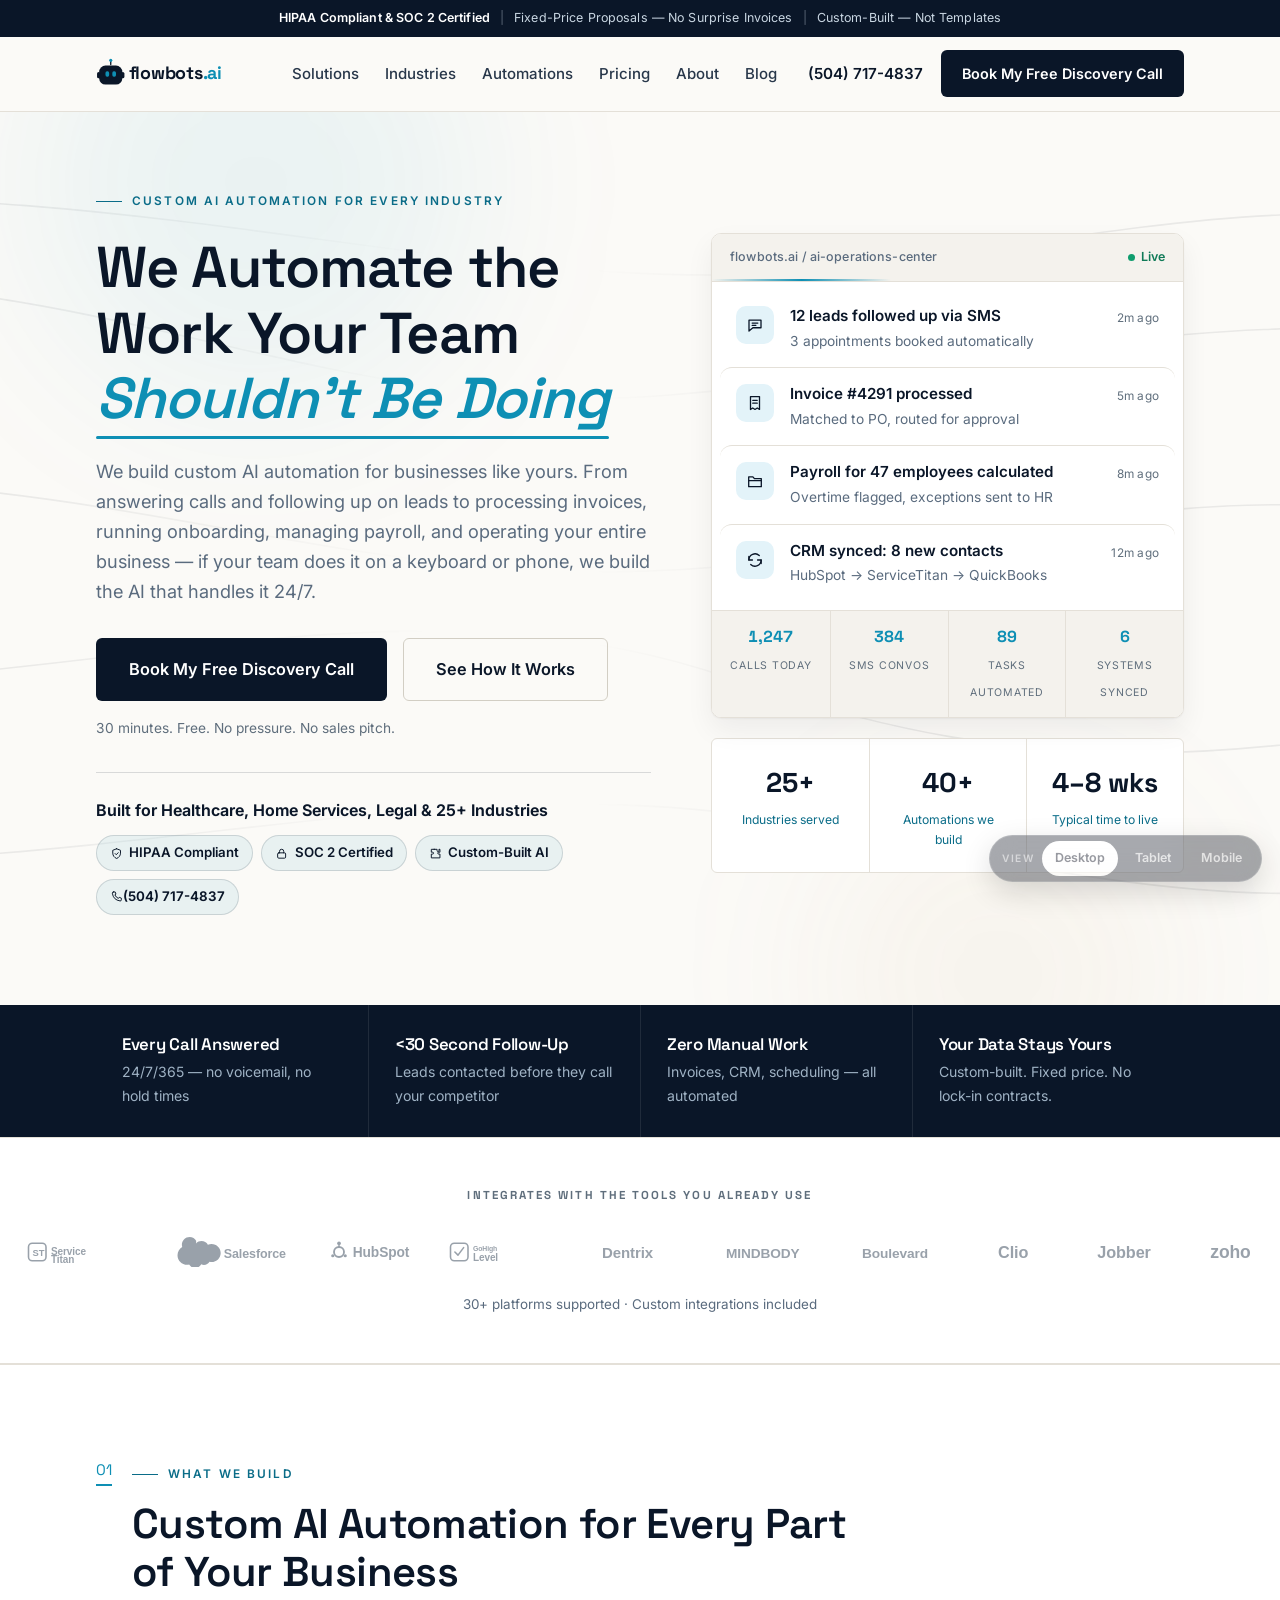
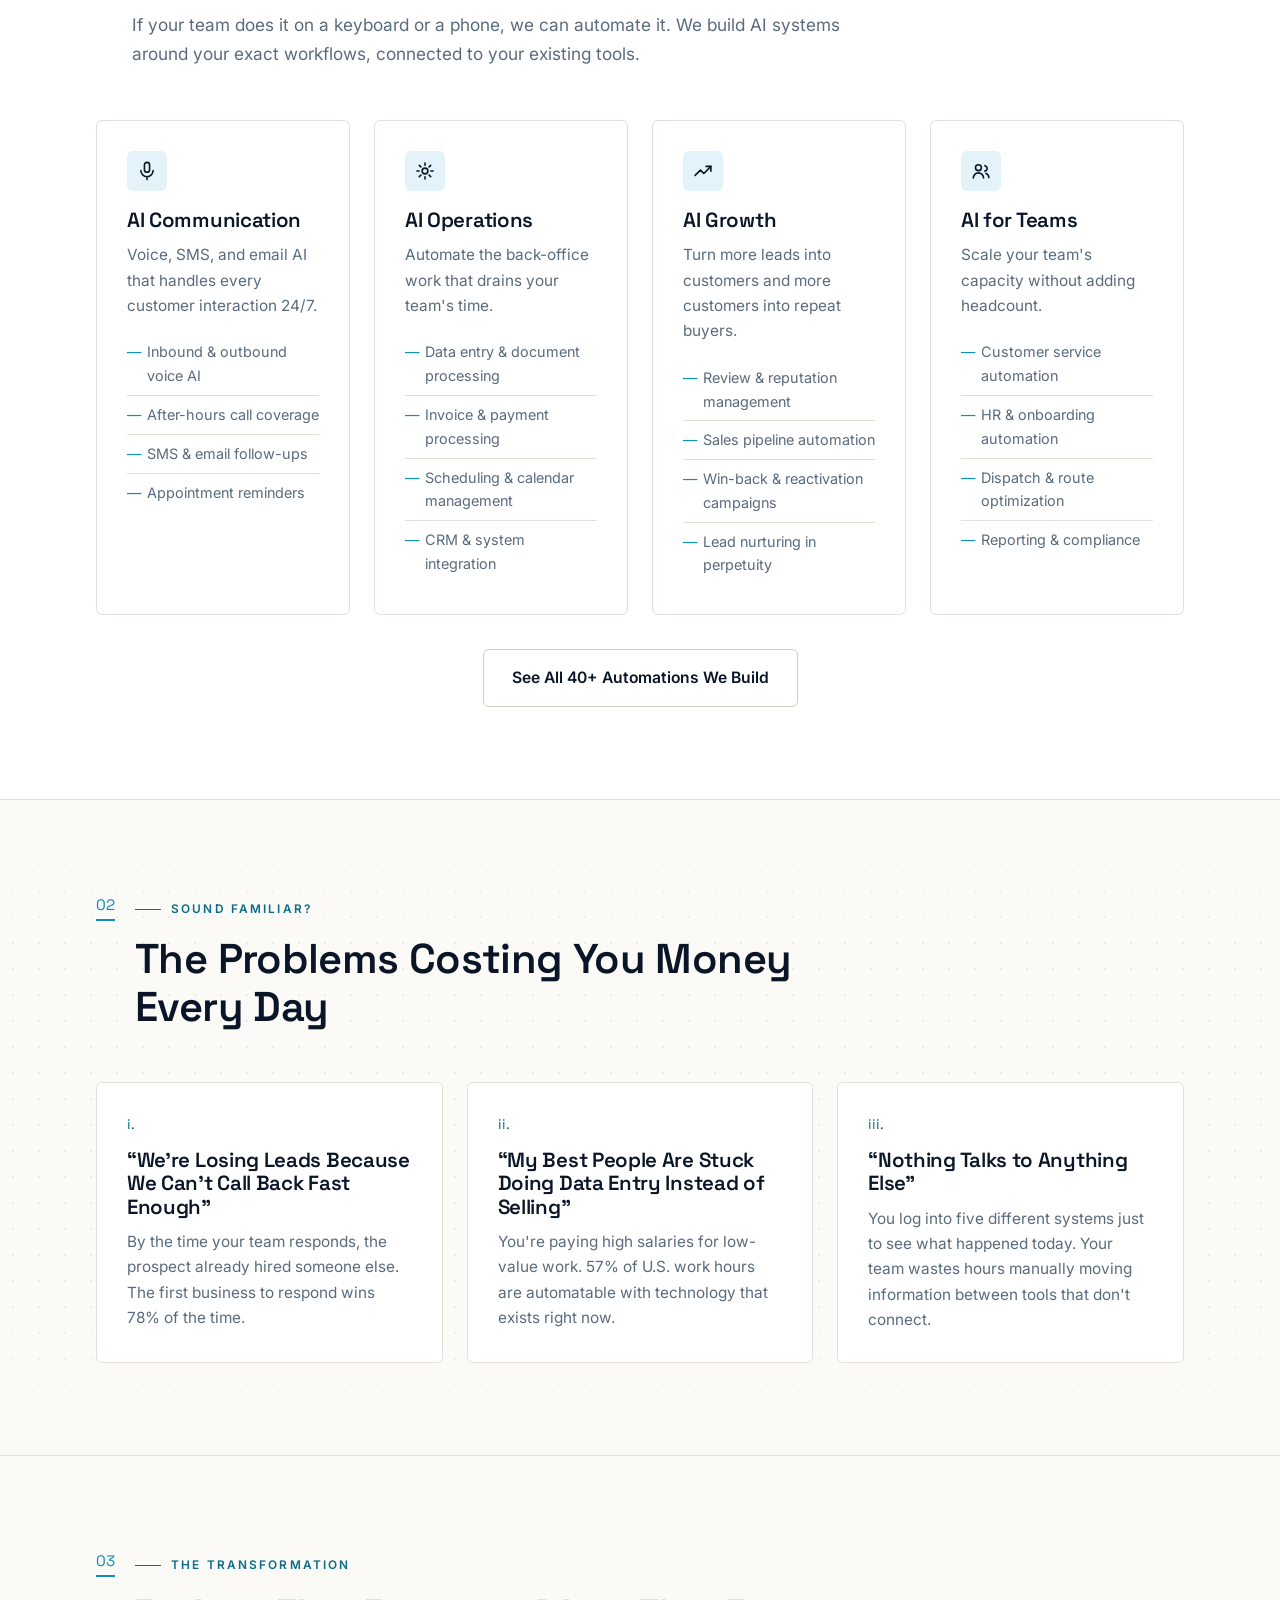
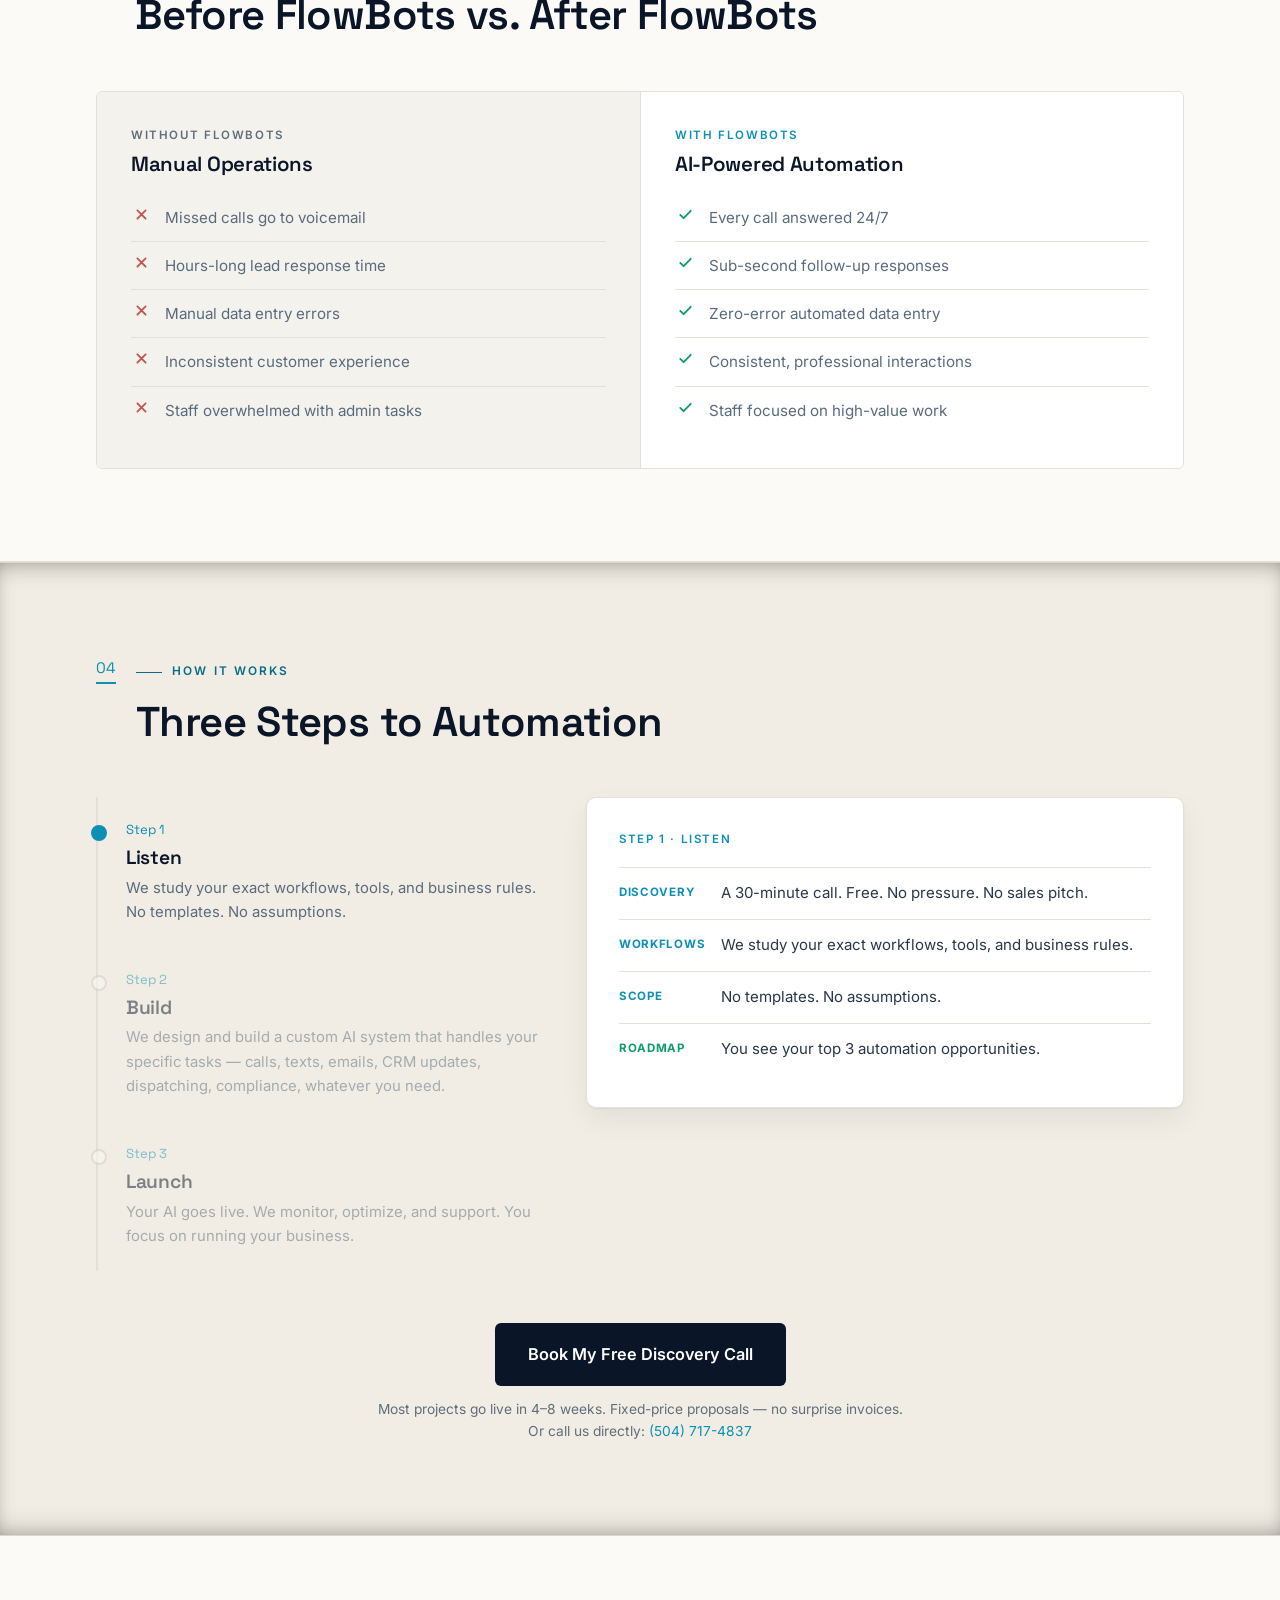
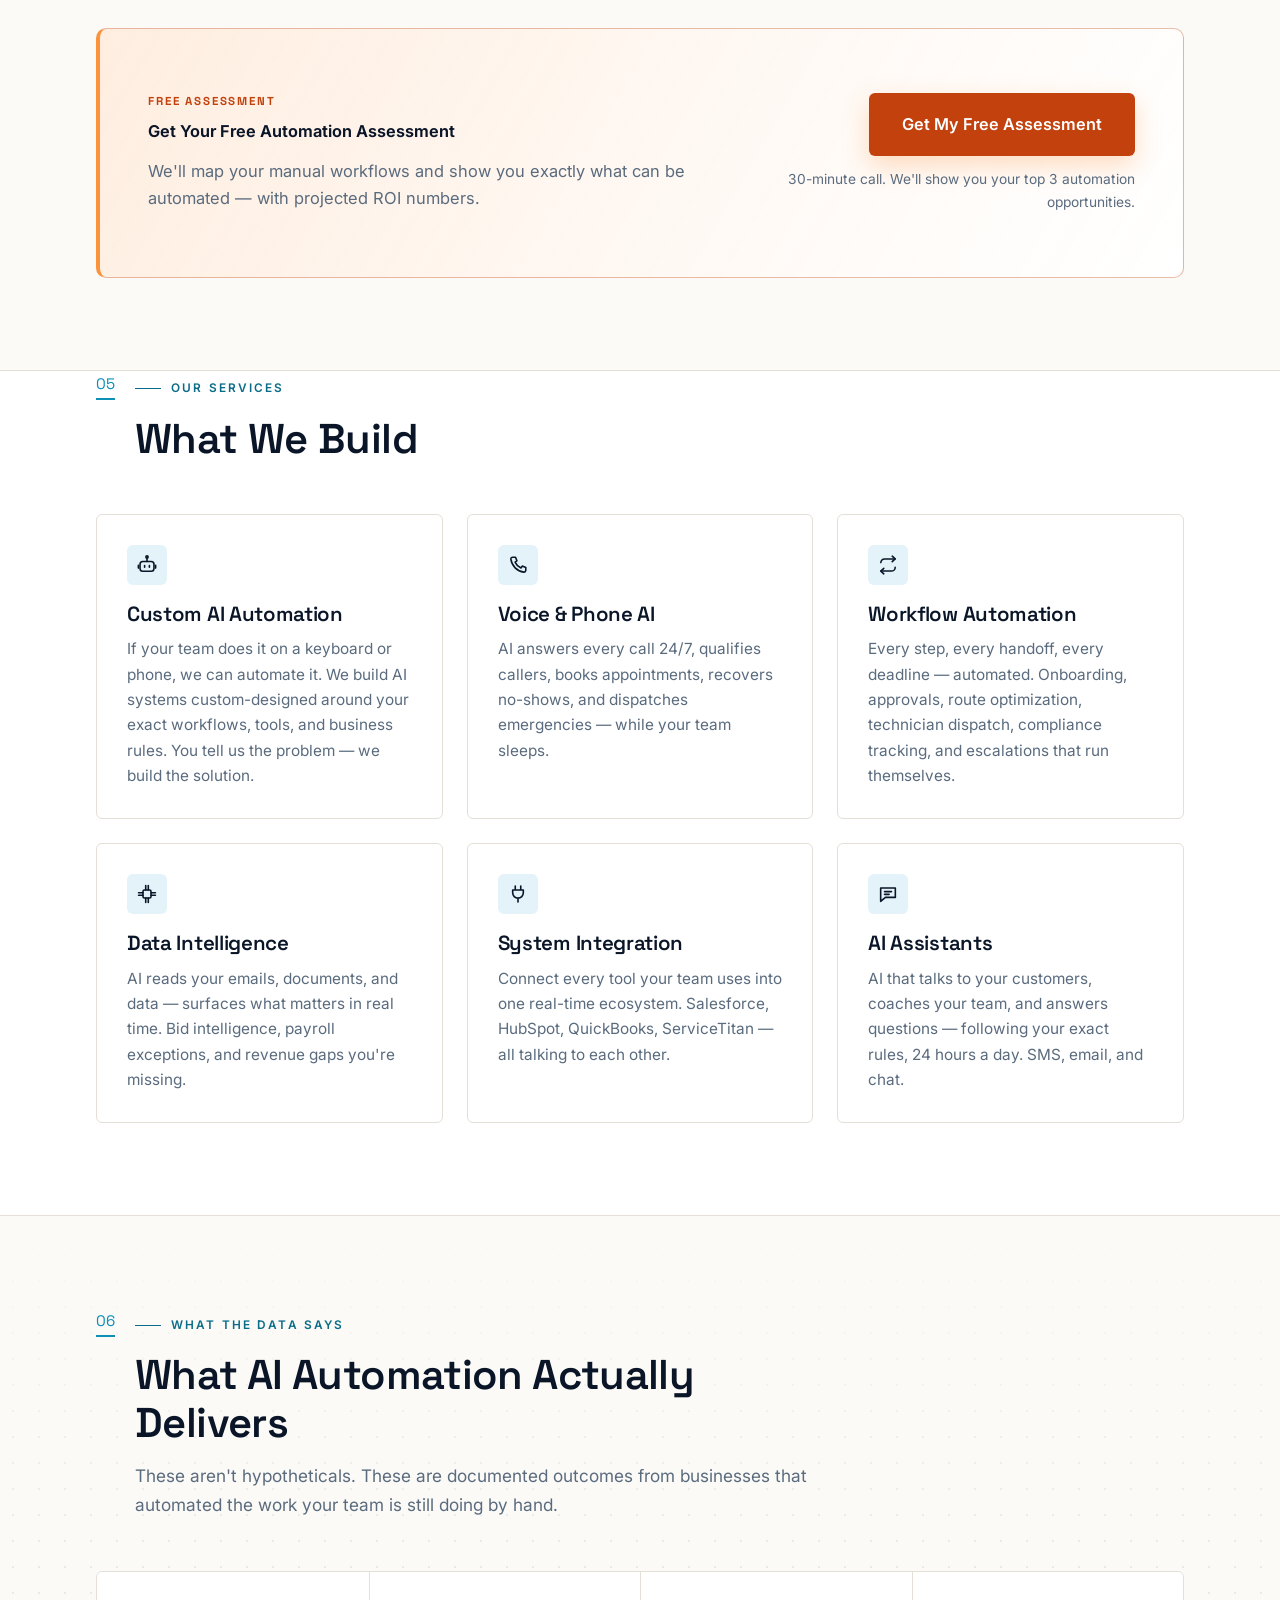
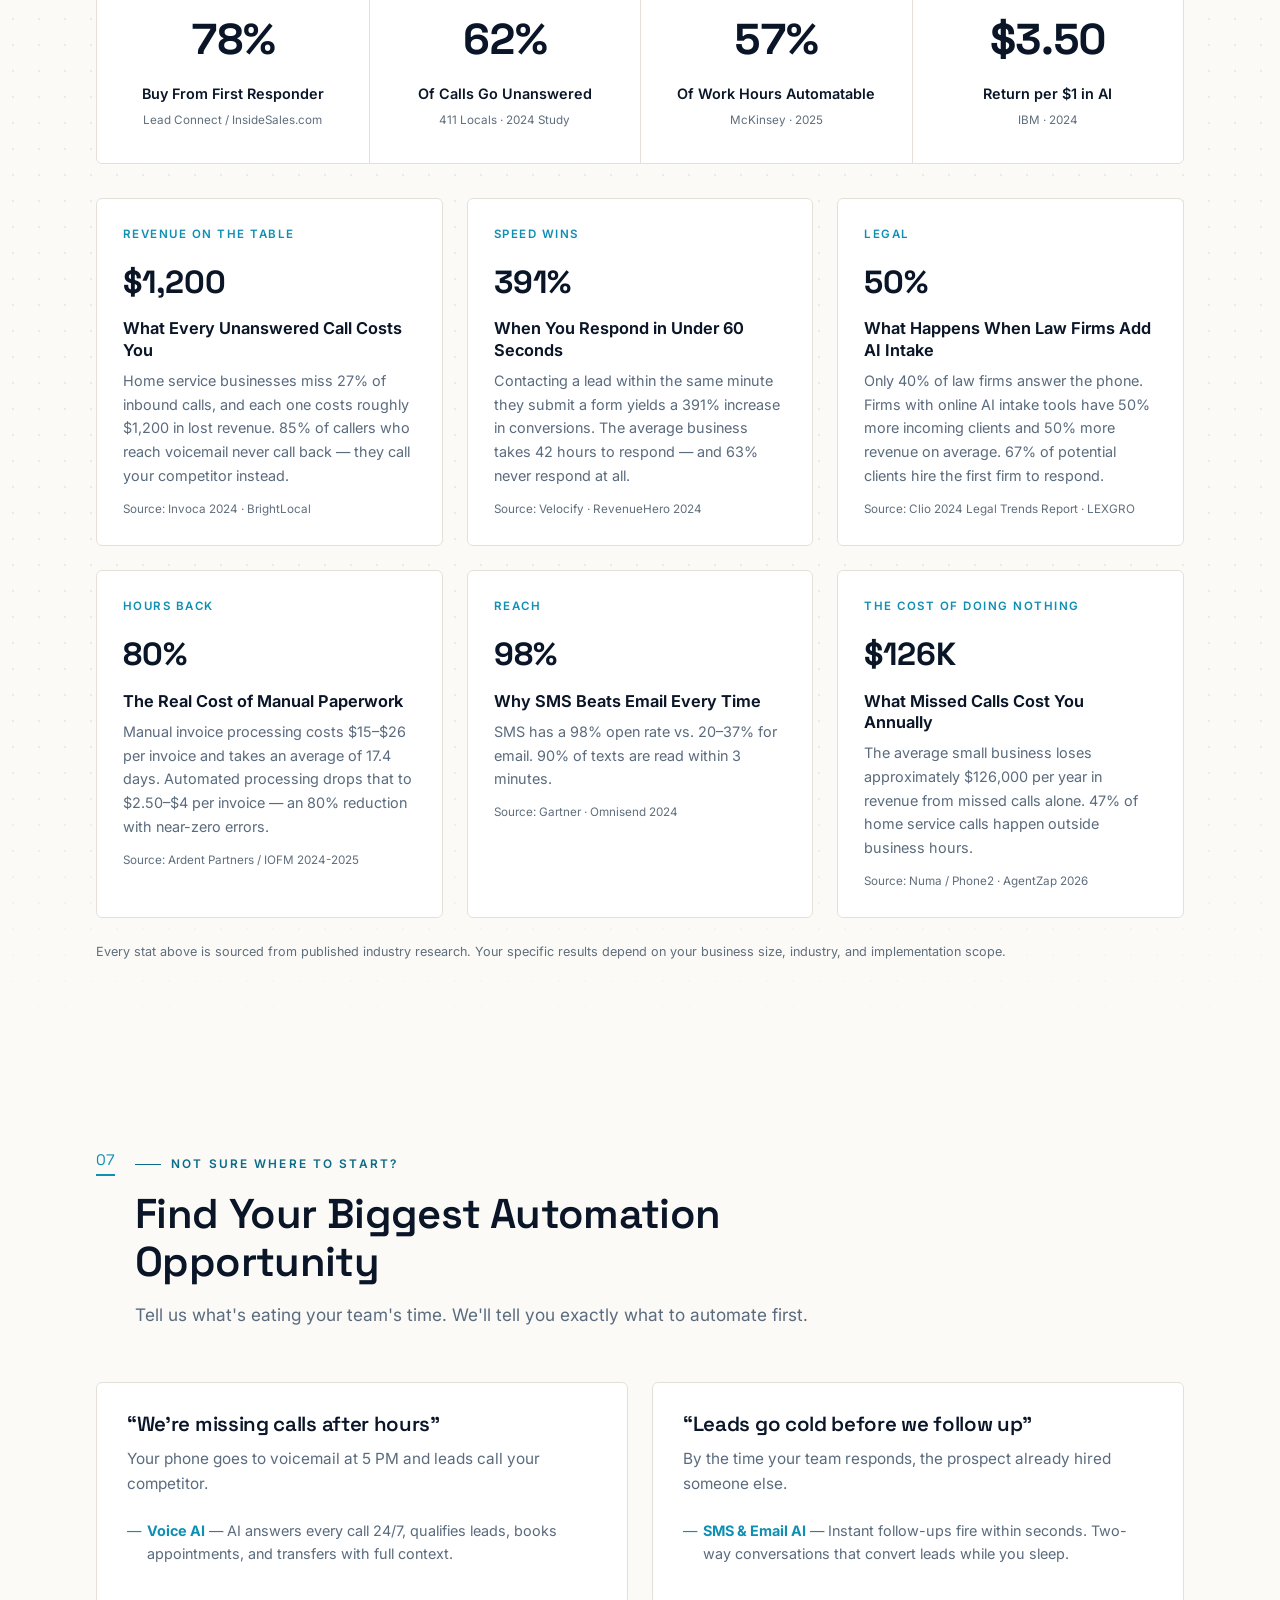
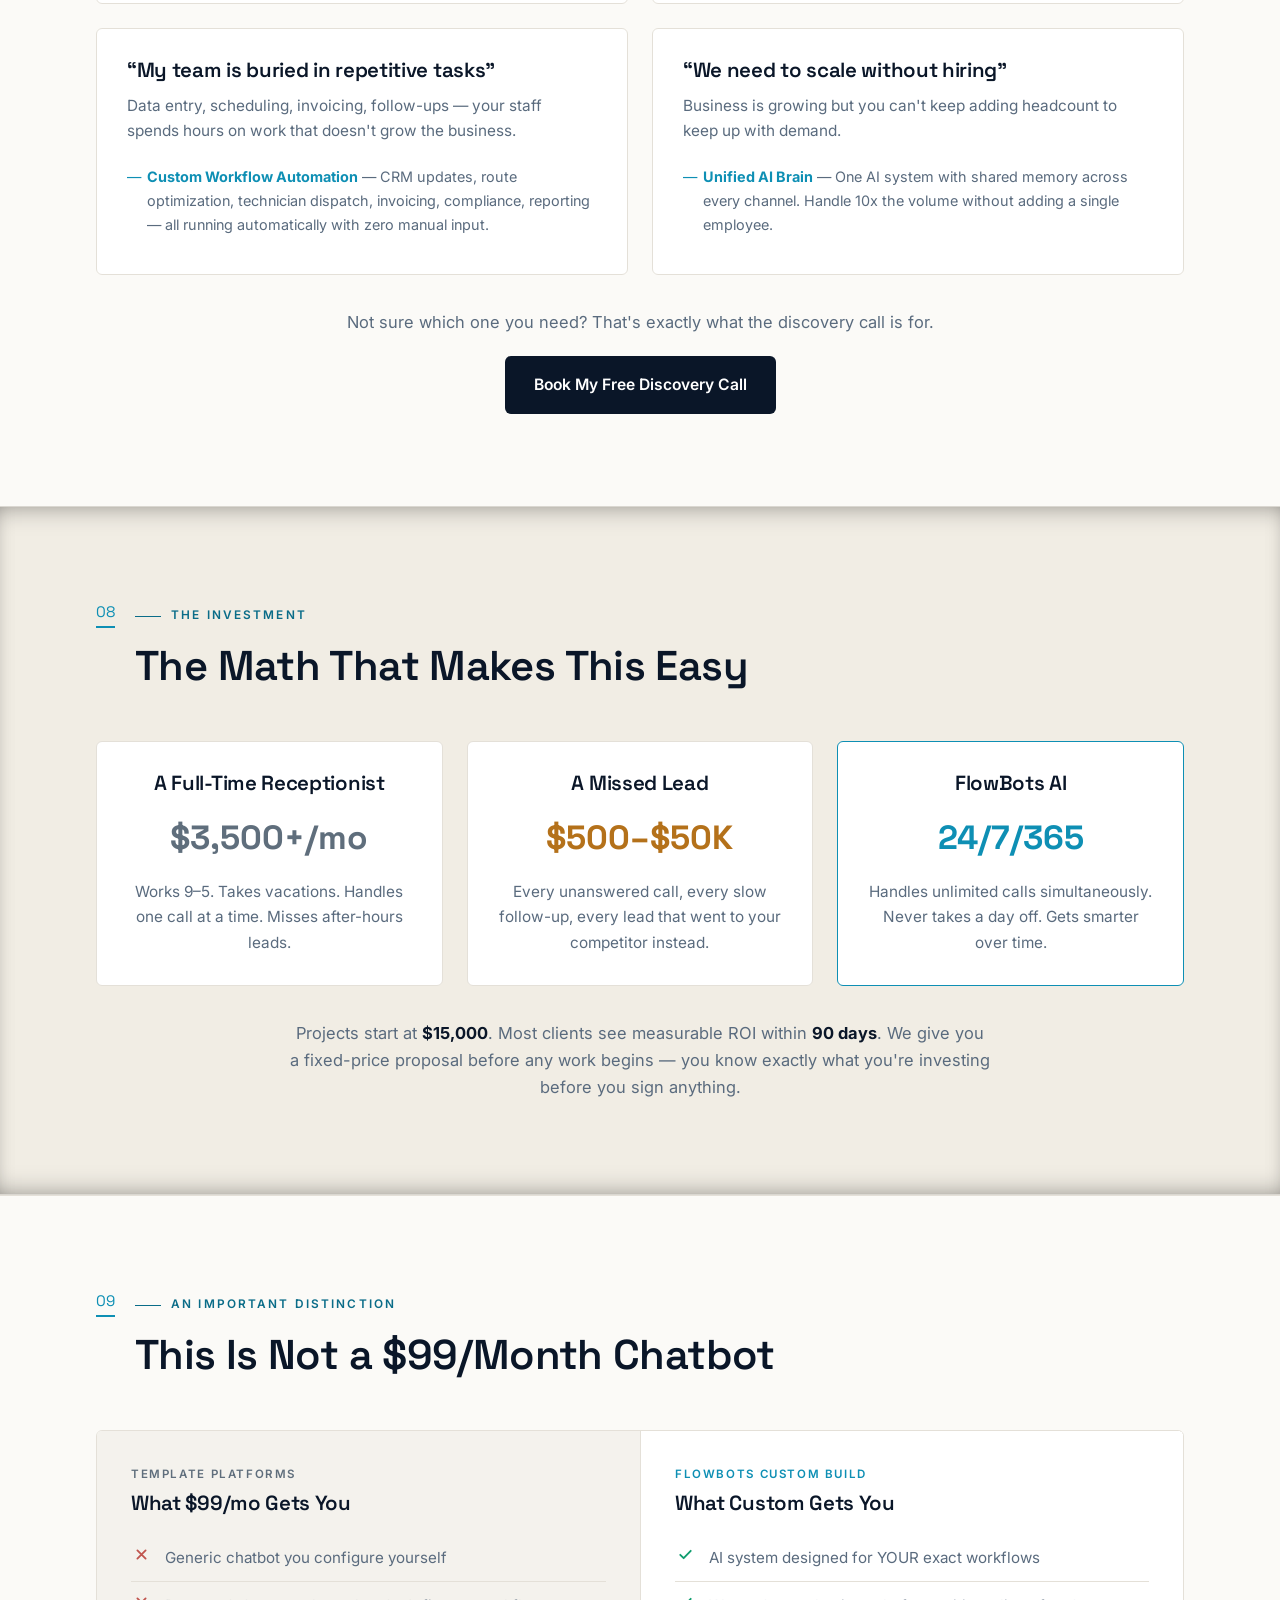
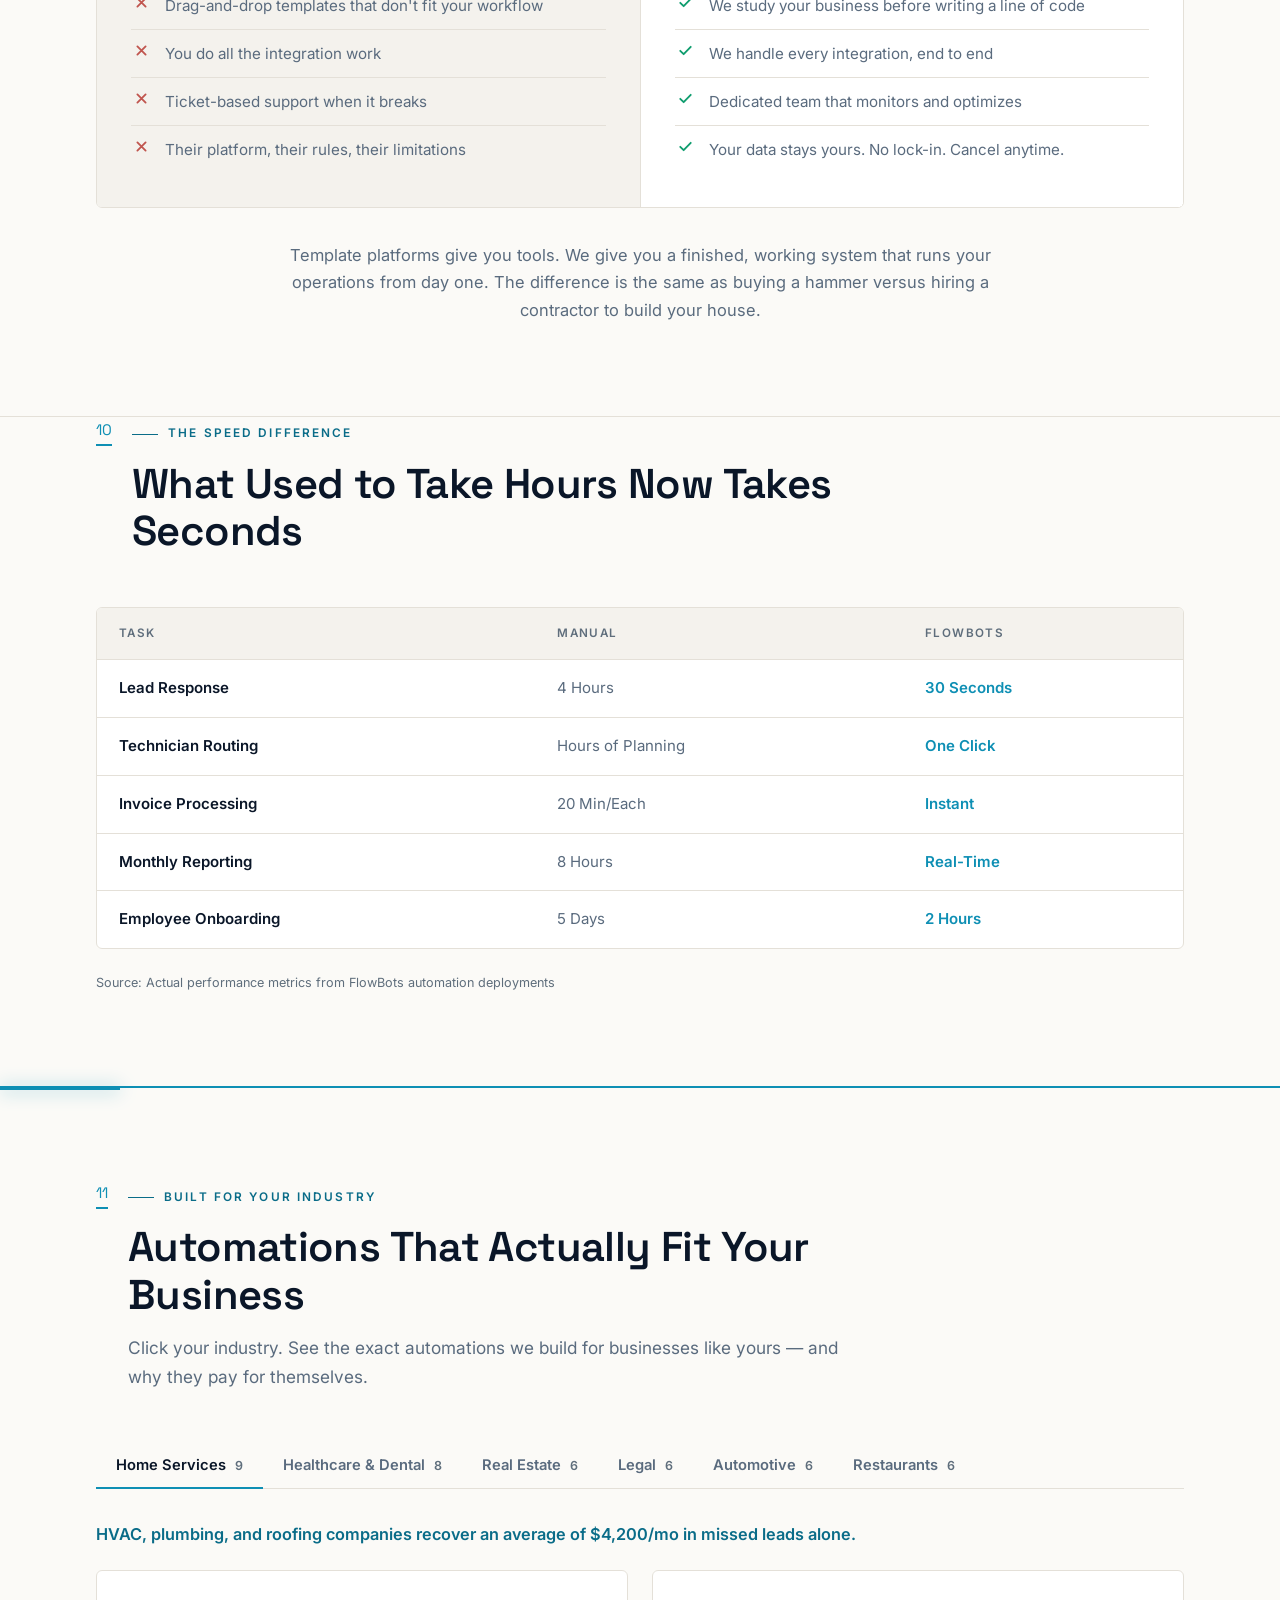
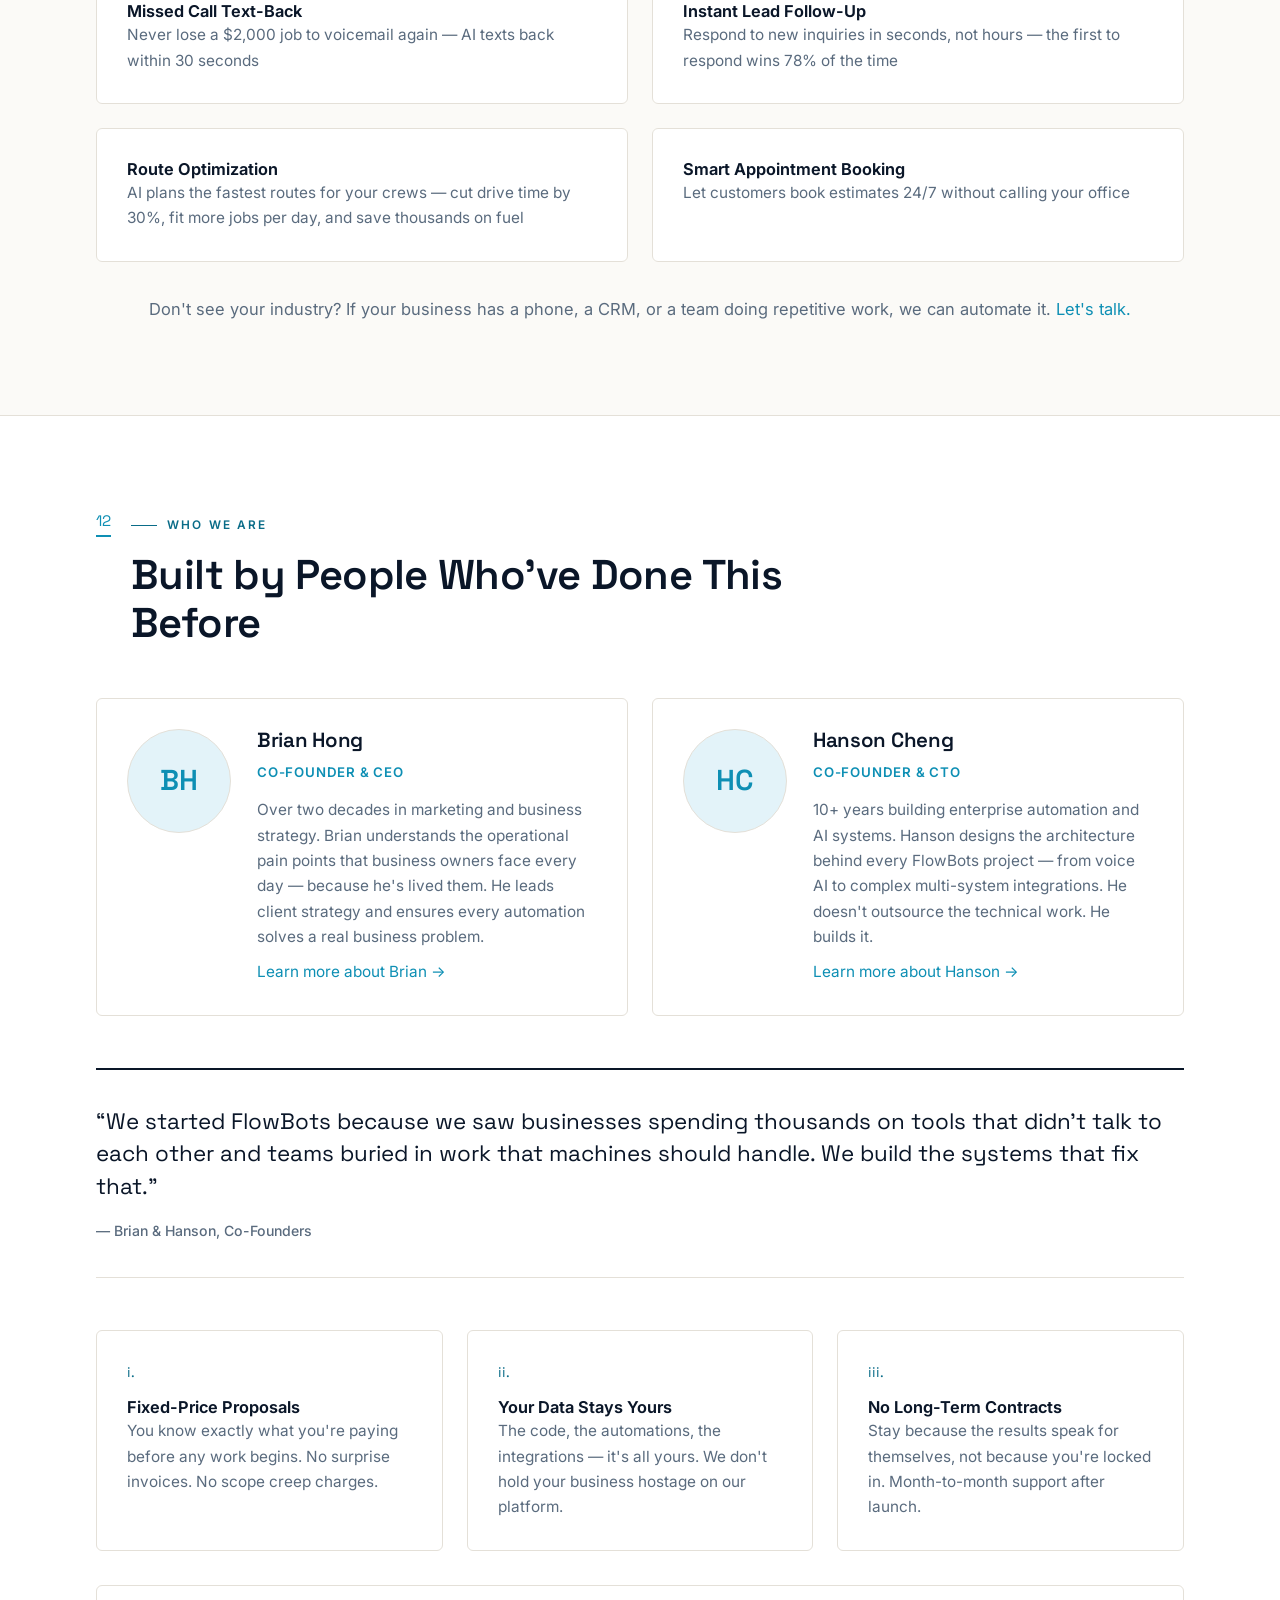
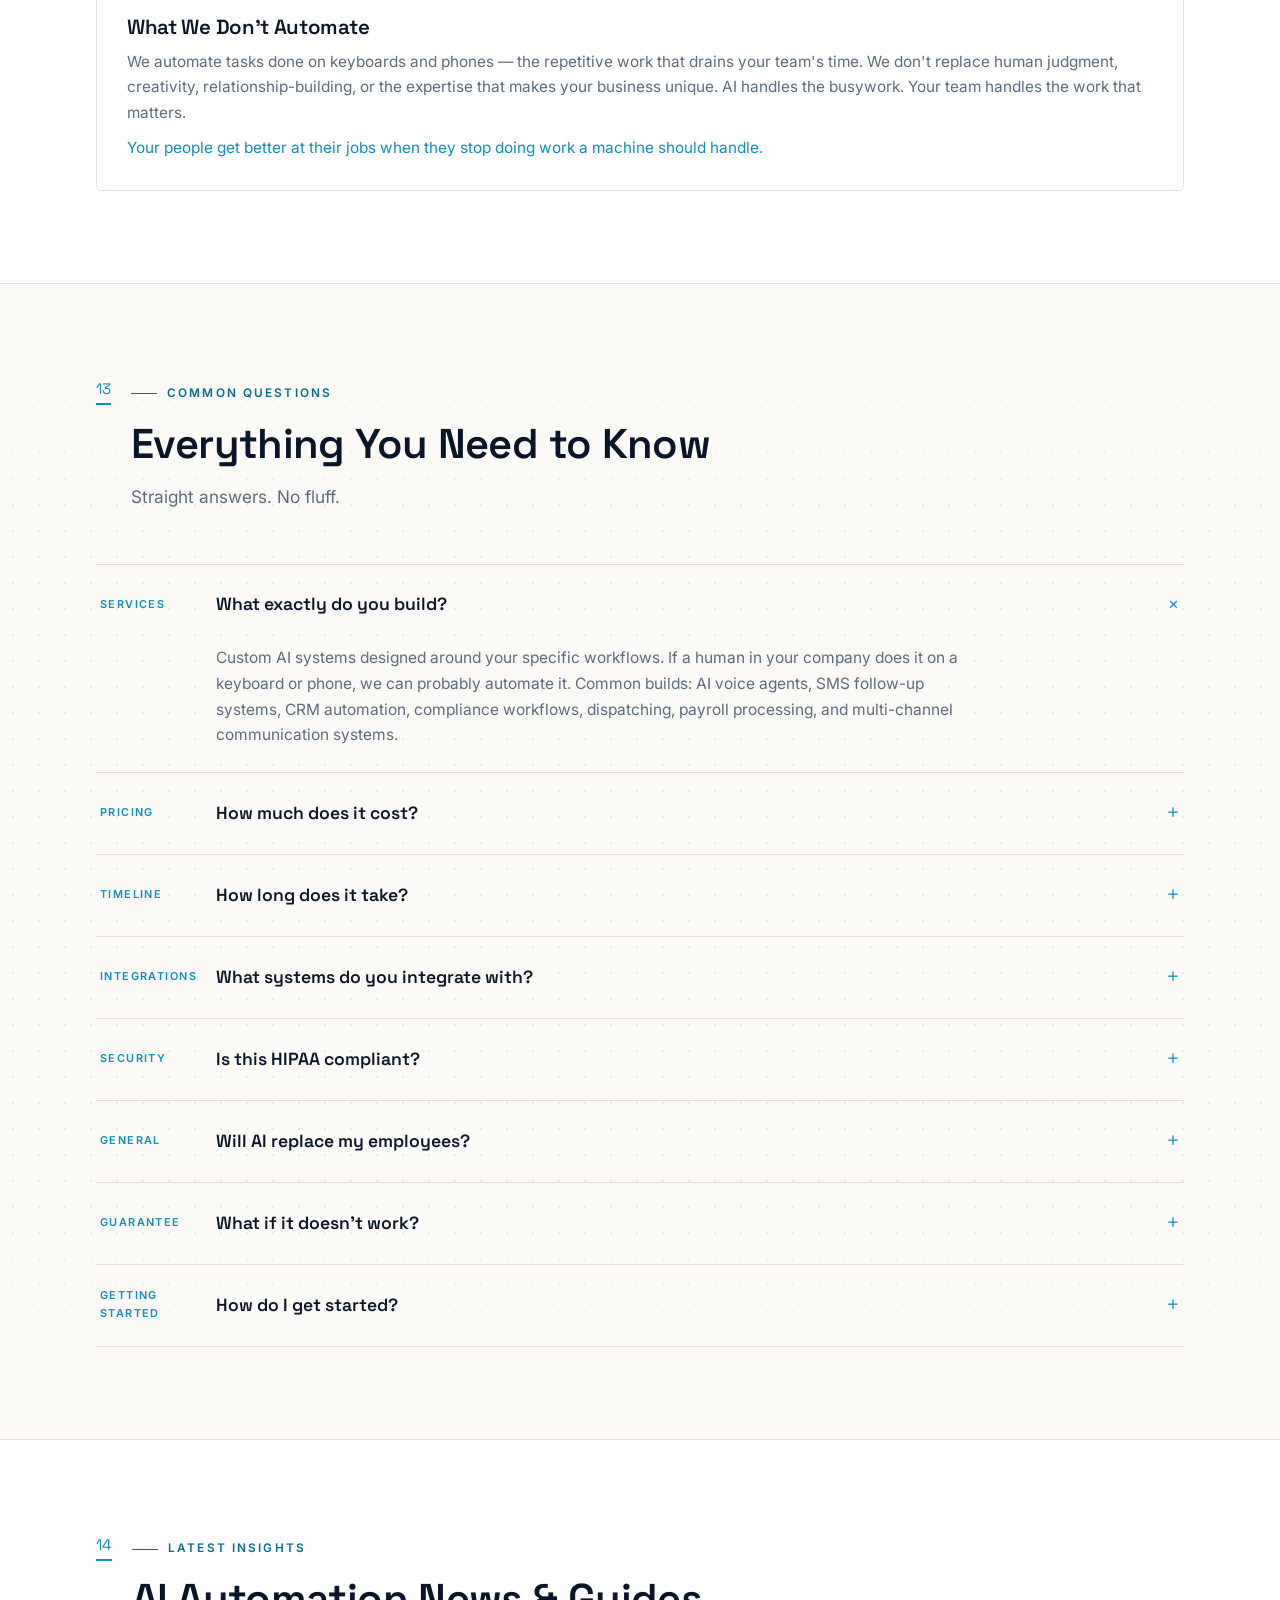
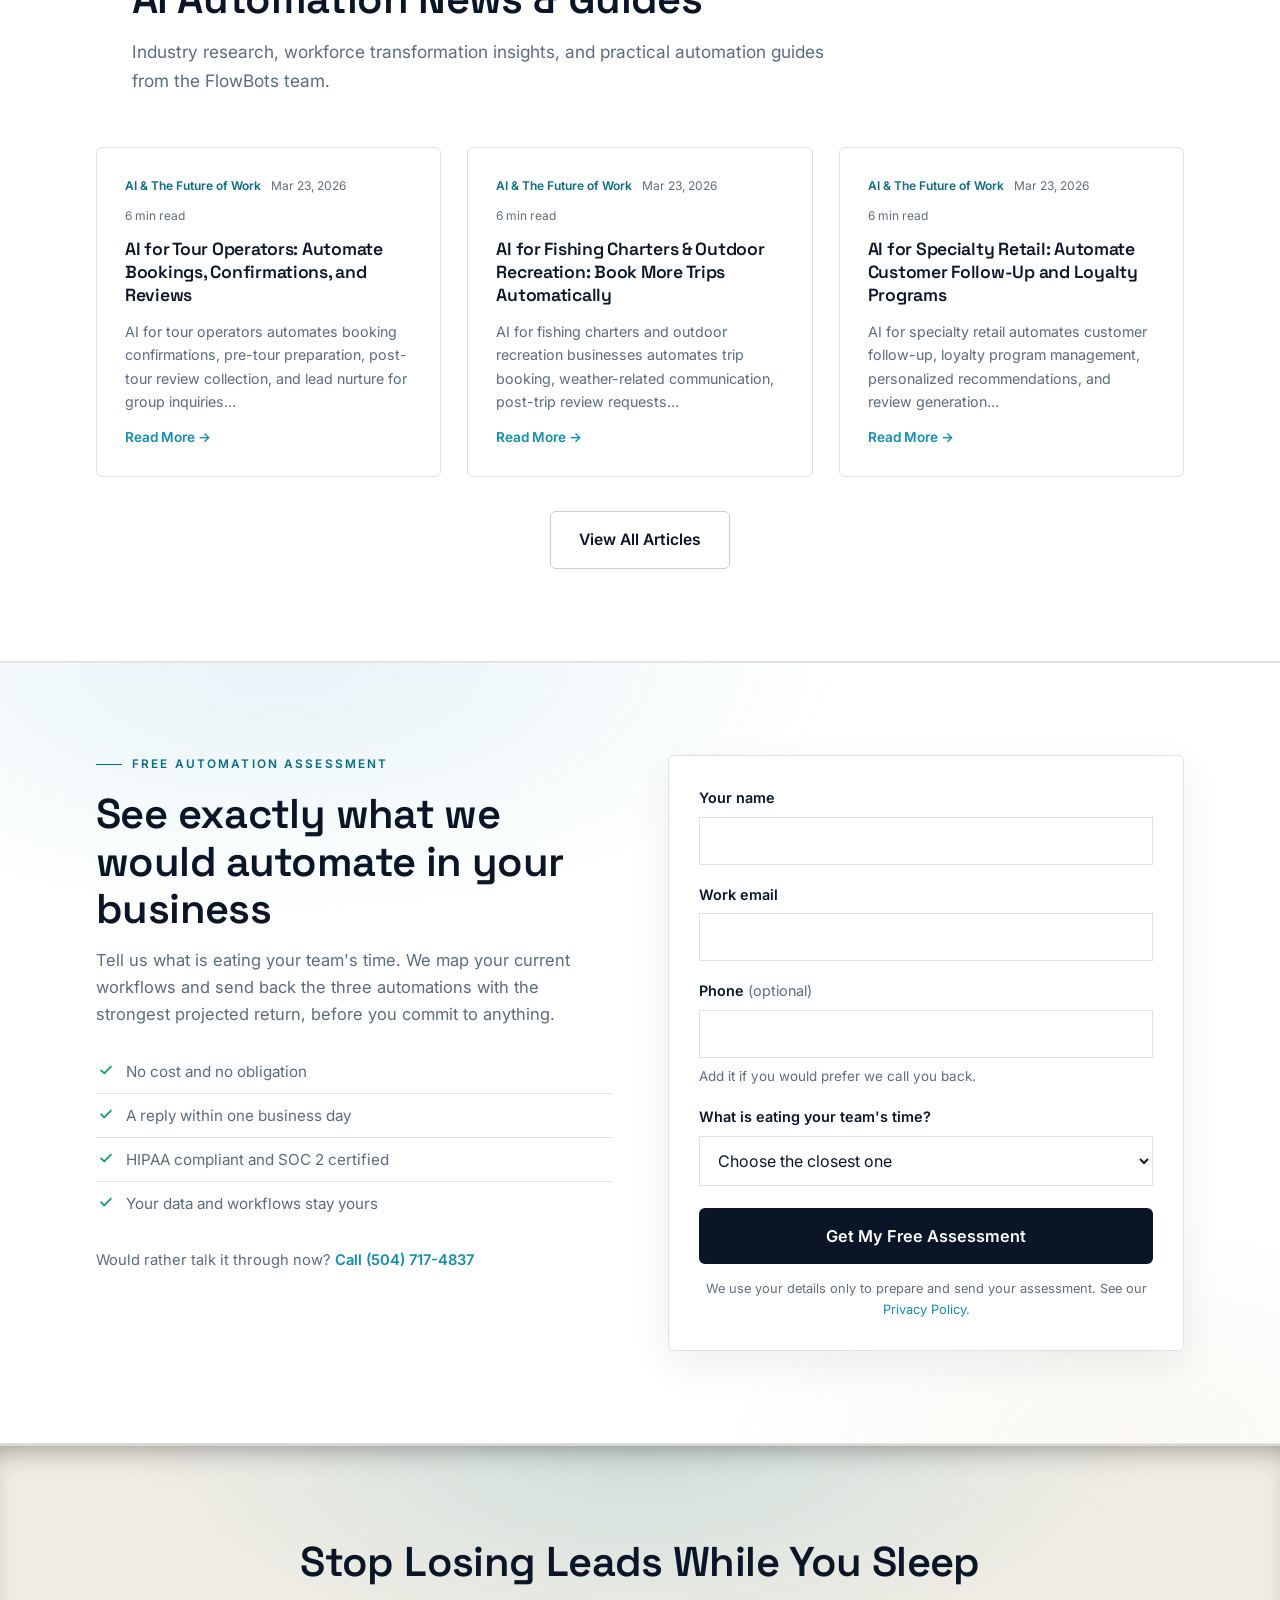
==== commit 7e56a8a6: "Integration marks: transparent, monochrome, tinted to each design The plates read as chips rather th" ====
--- a/index.html
+++ b/index.html
@@ -8,7 +8,7 @@
 <link rel="preconnect" href="https://fonts.googleapis.com">
 <link rel="preconnect" href="https://fonts.gstatic.com" crossorigin>
 <link href="https://fonts.googleapis.com/css2?family=Space+Grotesk:wght@500;600;700&family=Inter:wght@400;500;600&display=swap" rel="stylesheet">
-<link rel="stylesheet" href="style.css?v=25">
+<link rel="stylesheet" href="style.css?v=27">
 <script>/* These are the animated designs: motion is on unless a URL explicitly
    asks for ?motion=off. A production build should restore respect for
    prefers-reduced-motion; this is a review prototype. */
@@ -116,16 +116,16 @@
   <div class="wrap">
     <p class="int-title">Integrates with the tools you already use</p>
     <ul class="int-marks">
-      <li><img src="logos/servicetitan.svg" alt="ServiceTitan" decoding="async"></li>
-      <li><img src="logos/salesforce.svg" alt="Salesforce" decoding="async"></li>
-      <li><img src="logos/hubspot.svg" alt="HubSpot" decoding="async"></li>
-      <li><img src="logos/gohighlevel.svg" alt="GoHighLevel" decoding="async"></li>
-      <li><img src="logos/dentrix.svg" alt="Dentrix" decoding="async"></li>
-      <li><img src="logos/mindbody.svg" alt="Mindbody" decoding="async"></li>
-      <li><img src="logos/boulevard.svg" alt="Boulevard" decoding="async"></li>
-      <li><img src="logos/clio.svg" alt="Clio" decoding="async"></li>
-      <li><img src="logos/jobber.svg" alt="Jobber" decoding="async"></li>
-      <li><img src="logos/zoho.svg" alt="Zoho" decoding="async"></li>
+      <li><svg class="int-logo" role="img" aria-label="ServiceTitan" width="125" height="30" xmlns="http://www.w3.org/2000/svg" viewBox="0 0 200 48" fill="currentColor"><rect width="28" height="28" x="4" y="10" fill="none" stroke="currentColor" stroke-width="2.5" rx="6"/><text x="10.5" y="31" font-family="Arial,sans-serif" font-size="15" font-weight="700">ST</text><text x="40" y="28" font-family="Arial,sans-serif" font-size="16" font-weight="700">Service</text><text x="40" y="42" font-family="Arial,sans-serif" font-size="16" font-weight="700">Titan</text></svg></li>
+      <li><svg class="int-logo" role="img" aria-label="Salesforce" width="125" height="30" xmlns="http://www.w3.org/2000/svg" viewBox="0 0 200 48" fill="currentColor"><path d="M33.8 10.2c2.2-2.3 5.3-3.7 8.6-3.7 4.3 0 8.1 2.3 10.2 5.7 1.8-.8 3.8-1.2 5.9-1.2 8.1 0 14.6 6.5 14.6 14.5S66.6 40 58.5 40c-1.1 0-2.2-.1-3.2-.4-1.9 3-5.2 5-9 5-1.5 0-3-.3-4.3-.9-1.9 3.5-5.6 5.9-9.8 5.9-4.1 0-7.7-2.2-9.6-5.5-1 .2-2 .3-3.1.3C11 44.4 4 37.5 4 29c0-5.6 3-10.5 7.5-13.2-.3-1.1-.5-2.3-.5-3.5C11 5.5 16.6 0 23.5 0c4.5 0 8.4 2.3 10.3 6z"/><text x="78" y="33" font-family="Arial,sans-serif" font-size="20" font-weight="700">Salesforce</text></svg></li>
+      <li><svg class="int-logo" role="img" aria-label="HubSpot" width="100" height="30" xmlns="http://www.w3.org/2000/svg" viewBox="0 0 160 48" fill="currentColor"><circle cx="24" cy="24" r="8" fill="none" stroke="currentColor" stroke-width="3"/><circle cx="24" cy="10" r="3"/><path stroke="currentColor" stroke-width="3" d="M24 13v3"/><circle cx="34" cy="30" r="2.5"/><circle cx="14" cy="30" r="2.5"/><text x="46" y="32" font-family="Arial,sans-serif" font-size="22" font-weight="700">HubSpot</text></svg></li>
+      <li><svg class="int-logo" role="img" aria-label="GoHighLevel" width="125" height="30" xmlns="http://www.w3.org/2000/svg" viewBox="0 0 200 48" fill="currentColor"><rect width="28" height="28" x="4" y="10" fill="none" stroke="currentColor" stroke-width="2.5" rx="6"/><path fill="none" stroke="currentColor" stroke-linecap="round" stroke-linejoin="round" stroke-width="2.5" d="m11 24 5 5 9-12"/><text x="40" y="22" font-family="Arial,sans-serif" font-size="11" font-weight="700">GoHigh</text><text x="40" y="38" font-family="Arial,sans-serif" font-size="16" font-weight="700">Level</text></svg></li>
+      <li><svg class="int-logo" role="img" aria-label="Dentrix" width="100" height="30" xmlns="http://www.w3.org/2000/svg" viewBox="0 0 160 48"><text x="8" y="33" fill="currentColor" font-family="'Arial',sans-serif" font-size="24" font-weight="700">Dentrix</text></svg></li>
+      <li><svg class="int-logo" role="img" aria-label="Mindbody" width="112" height="30" xmlns="http://www.w3.org/2000/svg" viewBox="0 0 180 48"><text x="8" y="33" fill="currentColor" font-family="'Arial',sans-serif" font-size="22" font-weight="700">MINDBODY</text></svg></li>
+      <li><svg class="int-logo" role="img" aria-label="Boulevard" width="112" height="30" xmlns="http://www.w3.org/2000/svg" viewBox="0 0 180 48"><text x="8" y="33" fill="currentColor" font-family="'Arial',sans-serif" font-size="22" font-weight="700">Boulevard</text></svg></li>
+      <li><svg class="int-logo" role="img" aria-label="Clio" width="75" height="30" xmlns="http://www.w3.org/2000/svg" viewBox="0 0 120 48"><text x="8" y="34" fill="currentColor" font-family="'Arial',sans-serif" font-size="26" font-weight="700">Clio</text></svg></li>
+      <li><svg class="int-logo" role="img" aria-label="Jobber" width="88" height="30" xmlns="http://www.w3.org/2000/svg" viewBox="0 0 140 48"><text x="8" y="34" fill="currentColor" font-family="'Arial',sans-serif" font-size="26" font-weight="700">Jobber</text></svg></li>
+      <li><svg class="int-logo" role="img" aria-label="Zoho" width="75" height="30" xmlns="http://www.w3.org/2000/svg" viewBox="0 0 120 48" fill="currentColor"><text x="10" y="34" font-family="Arial,sans-serif" font-size="28" font-weight="700">zoho</text></svg></li>
     </ul>
     <p class="int-note">30+ platforms supported · Custom integrations included</p>
   </div>
@@ -852,6 +852,6 @@
 })();
 </script>
 
-<script src="app.js?v=25"></script>
+<script src="app.js?v=27"></script>
 </body>
 </html>
--- a/style.css
+++ b/style.css
@@ -955,3 +955,16 @@
   .int-marks{gap:var(--s5)}
   .int-marks img{height:24px}
 }
+
+/* Monochrome marks on a transparent ground, tinted to the design's own ink.
+   The plates are gone: they read as chips rather than a logo bar. */
+.int-marks li{background:none;border:0;padding:0;box-shadow:none}
+.int-marks li:hover{background:none}
+.int-logo{
+  height:30px;width:auto;display:block;
+  color:#3C4C5E;opacity:.72;
+  transition:color .16s ease-out,opacity .16s ease-out;
+}
+.int-marks li:hover .int-logo{color:var(--accent-deep,var(--accent));opacity:1}
+@media(max-width:1100px){.int-logo{height:26px}}
+@media(max-width:720px){.int-logo{height:24px}}
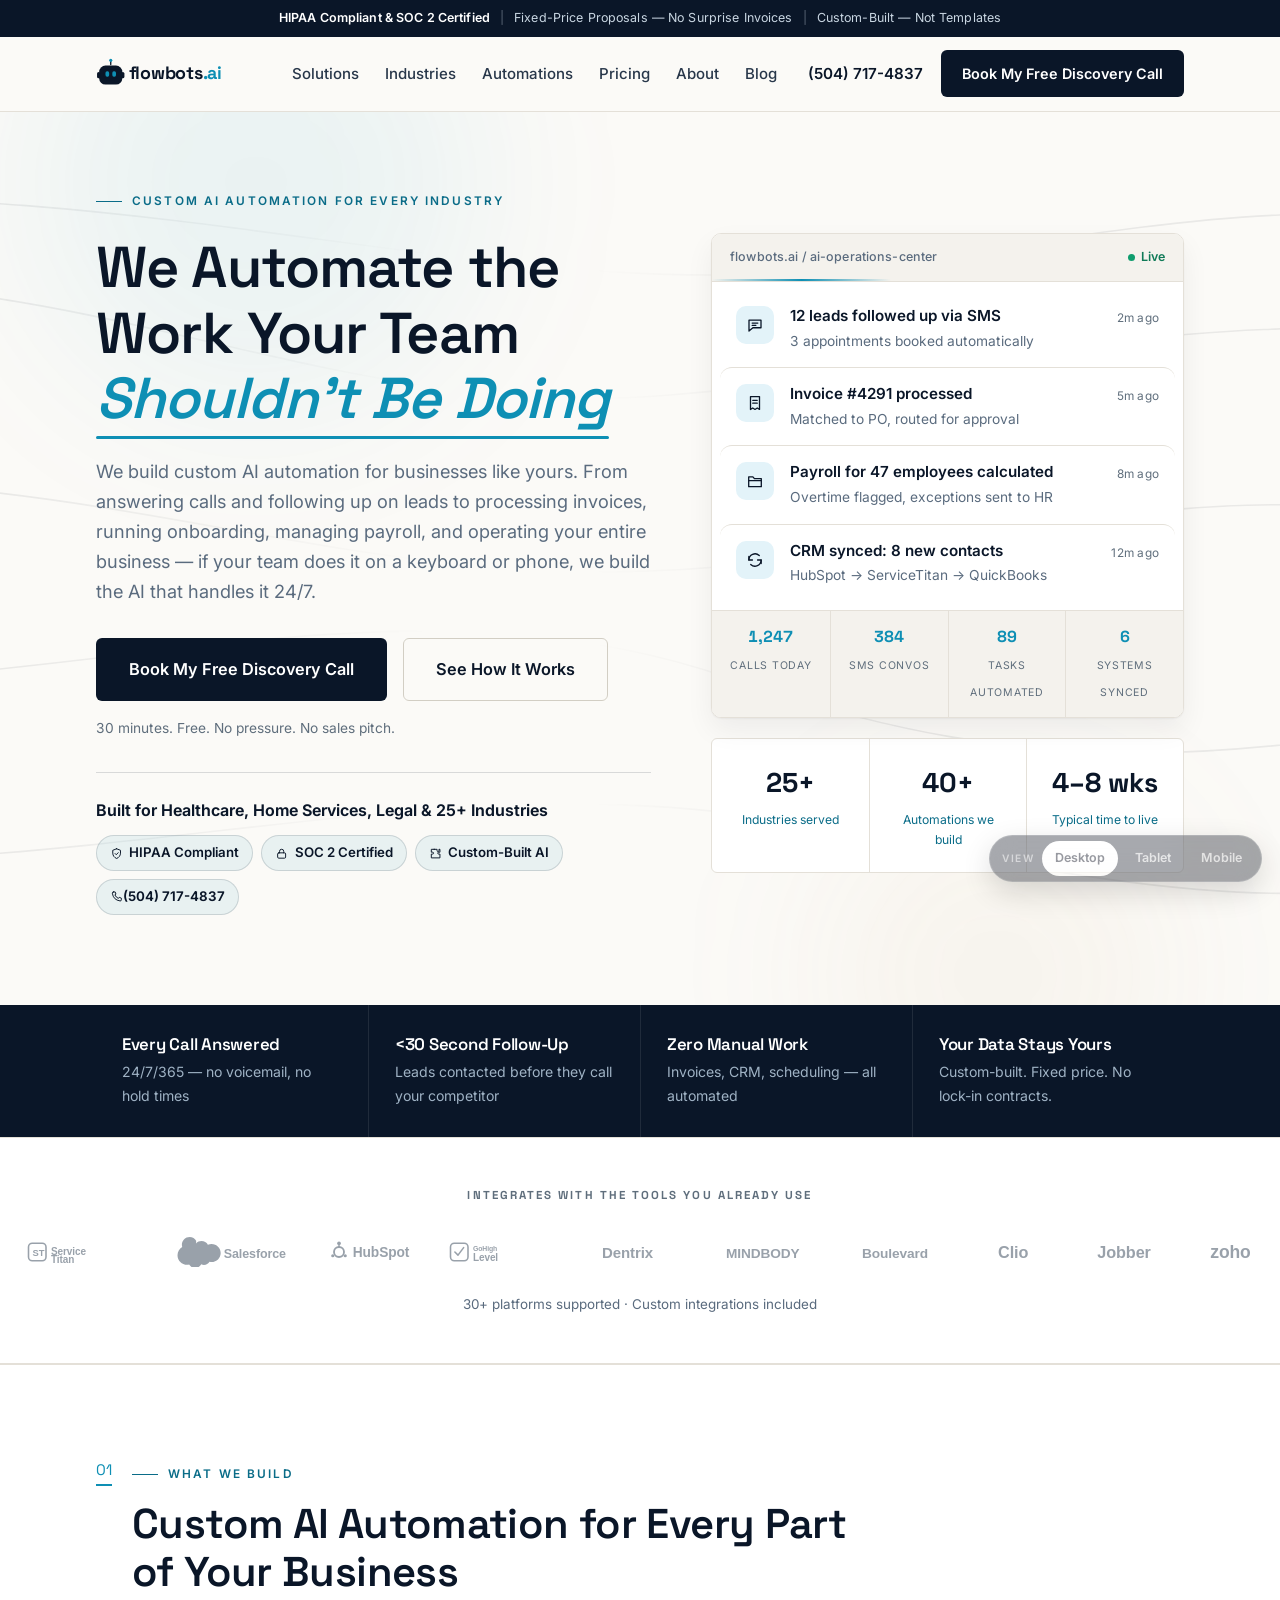
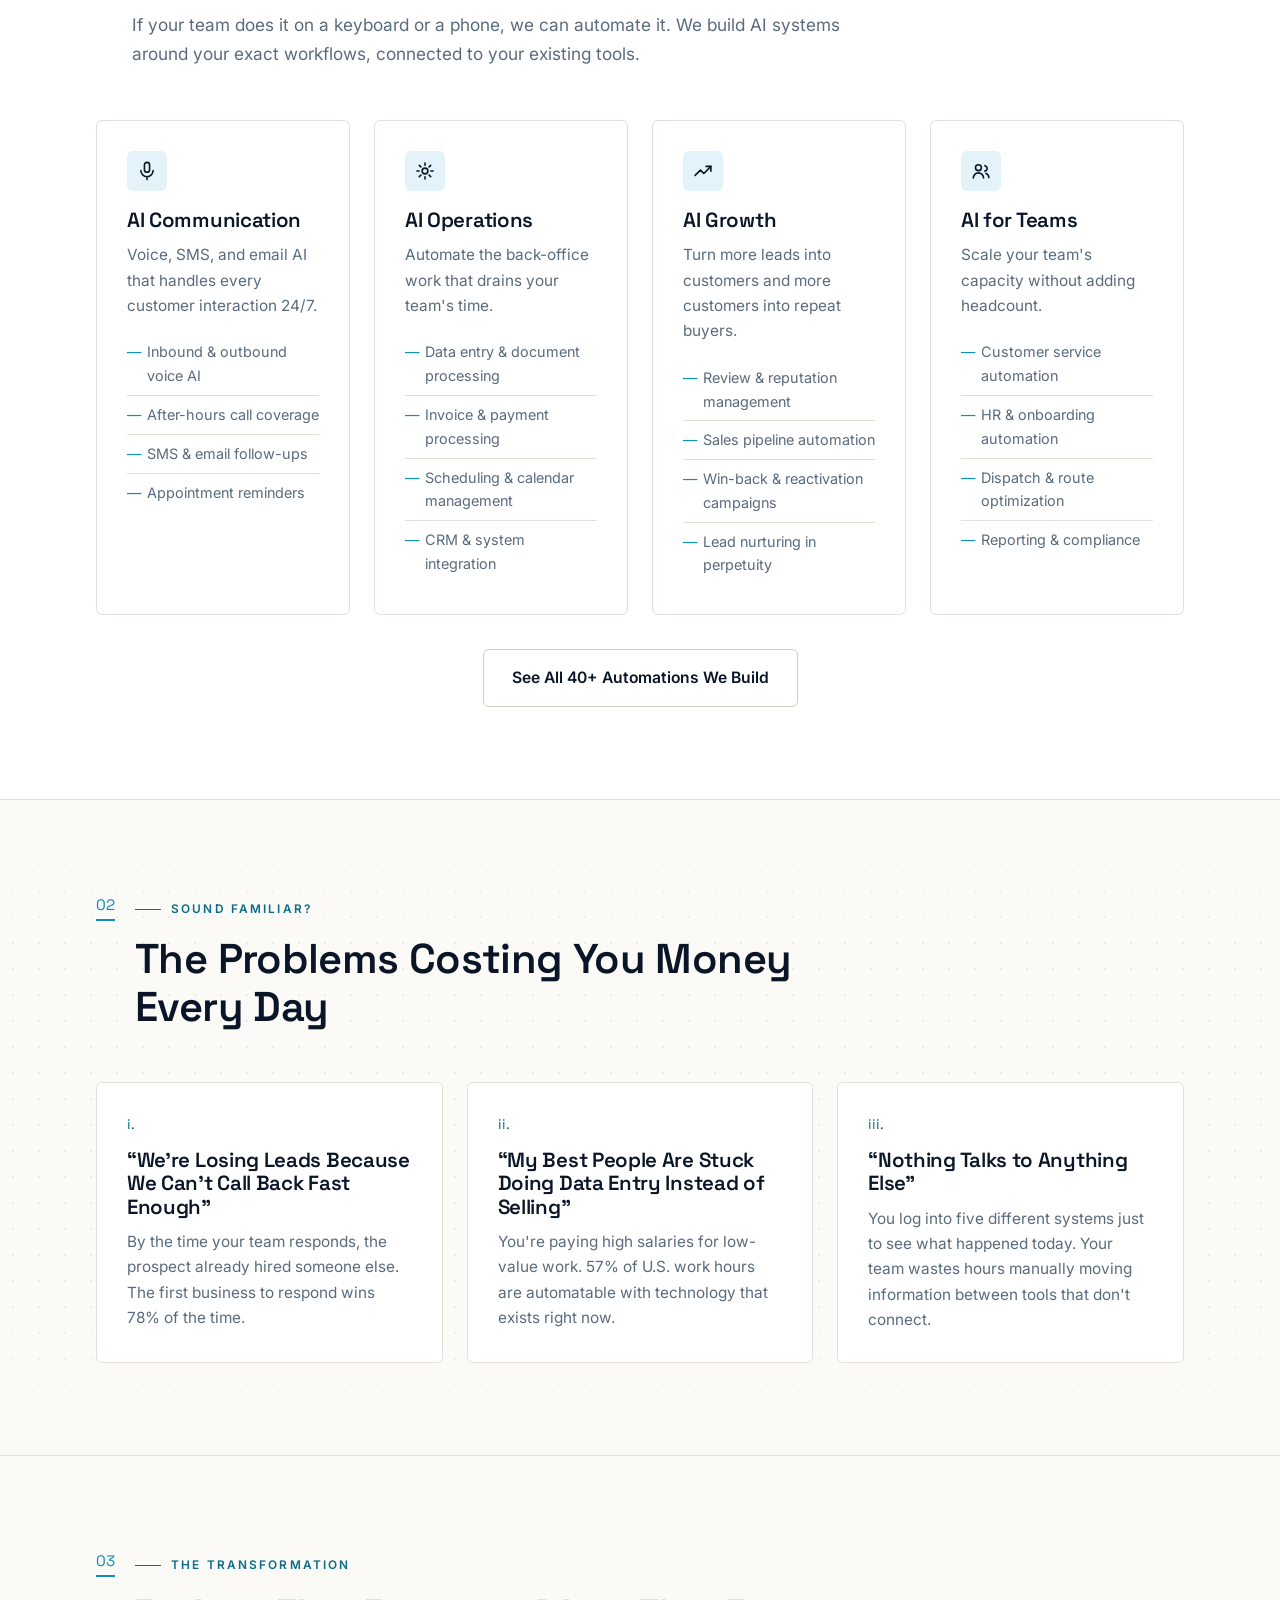
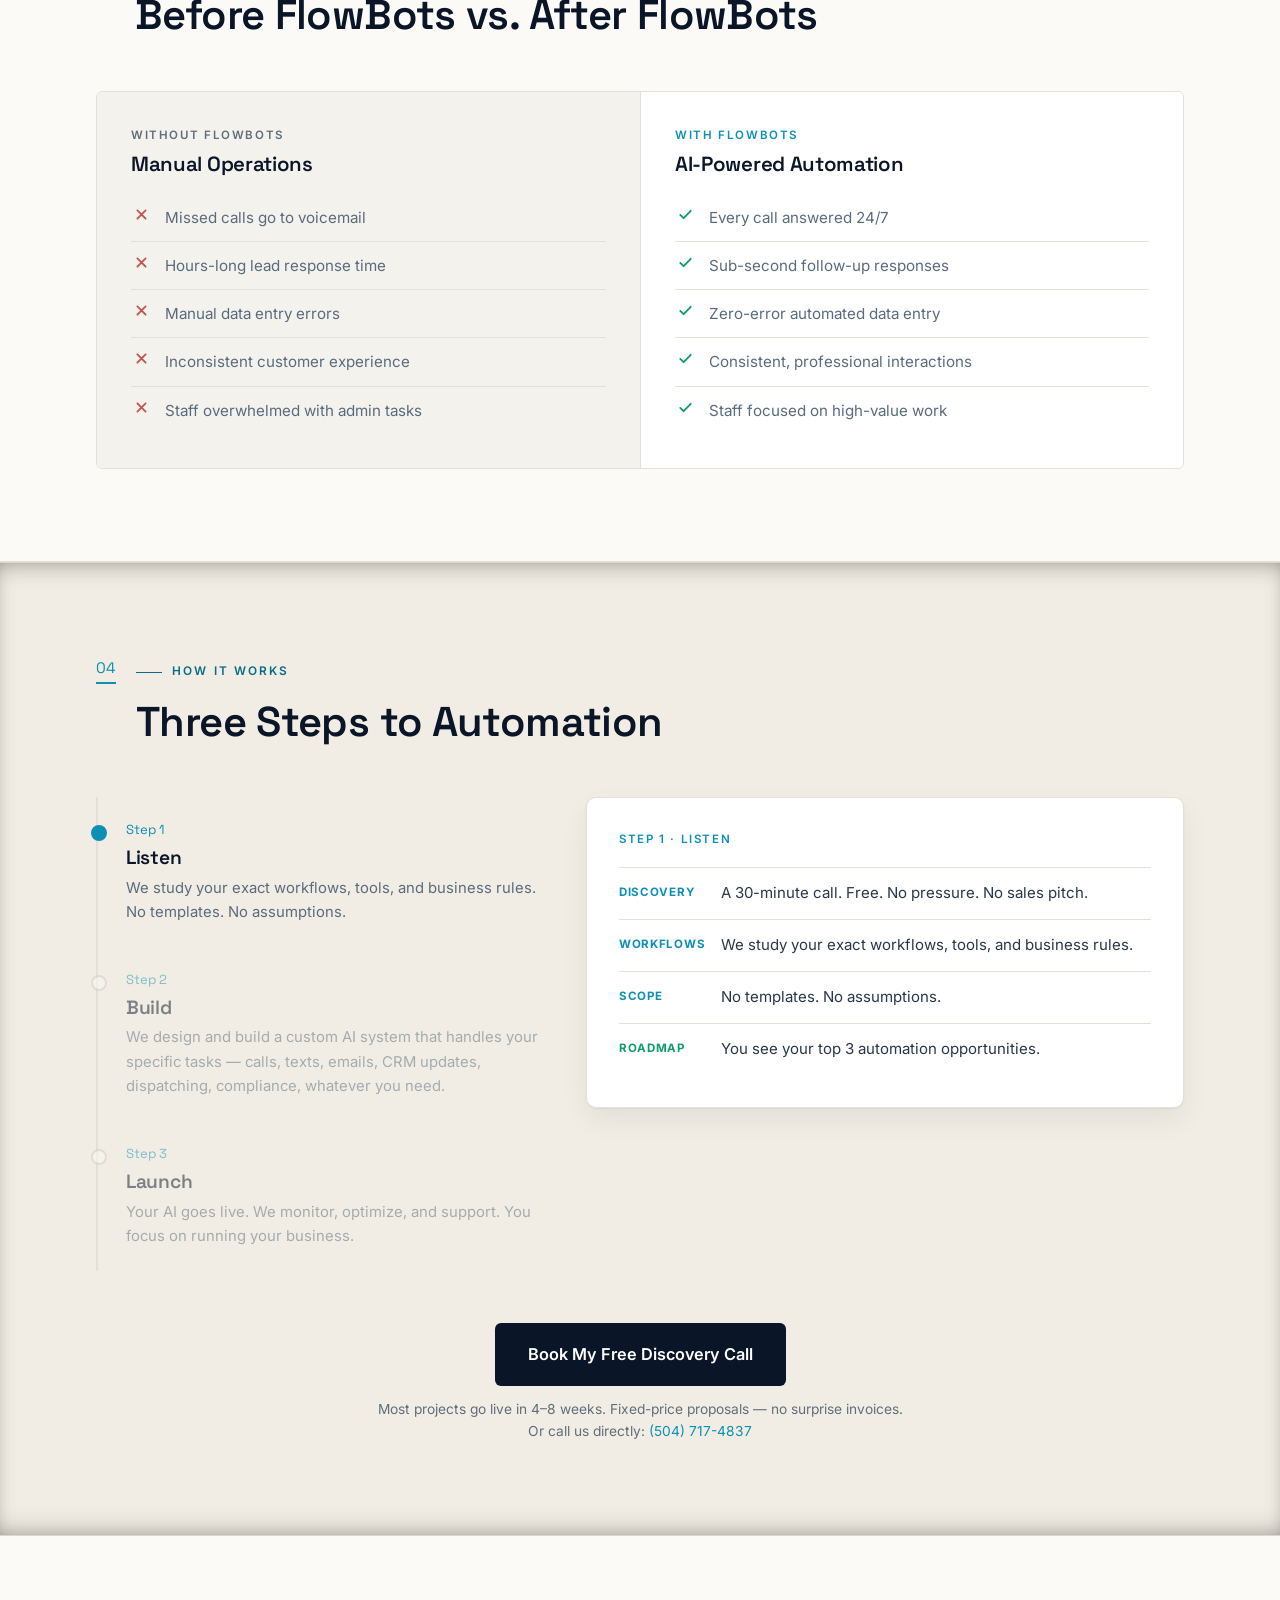
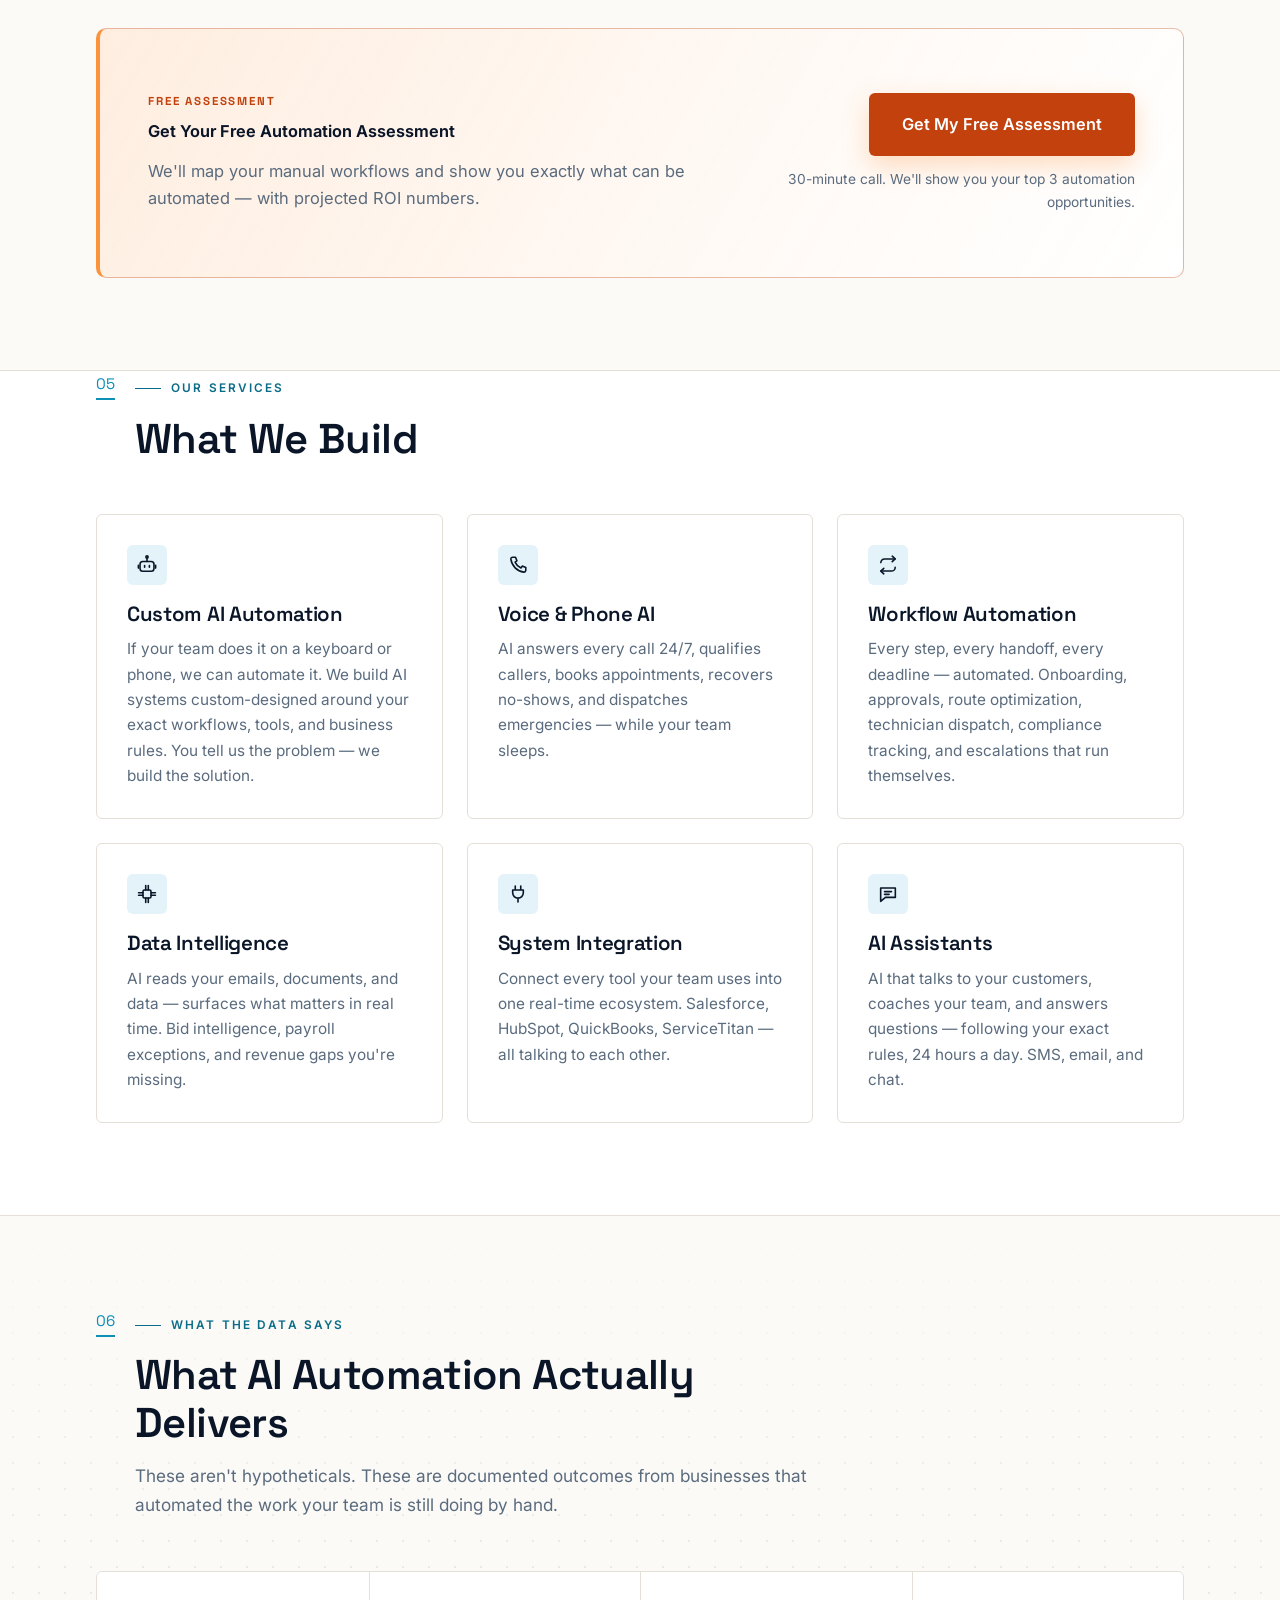
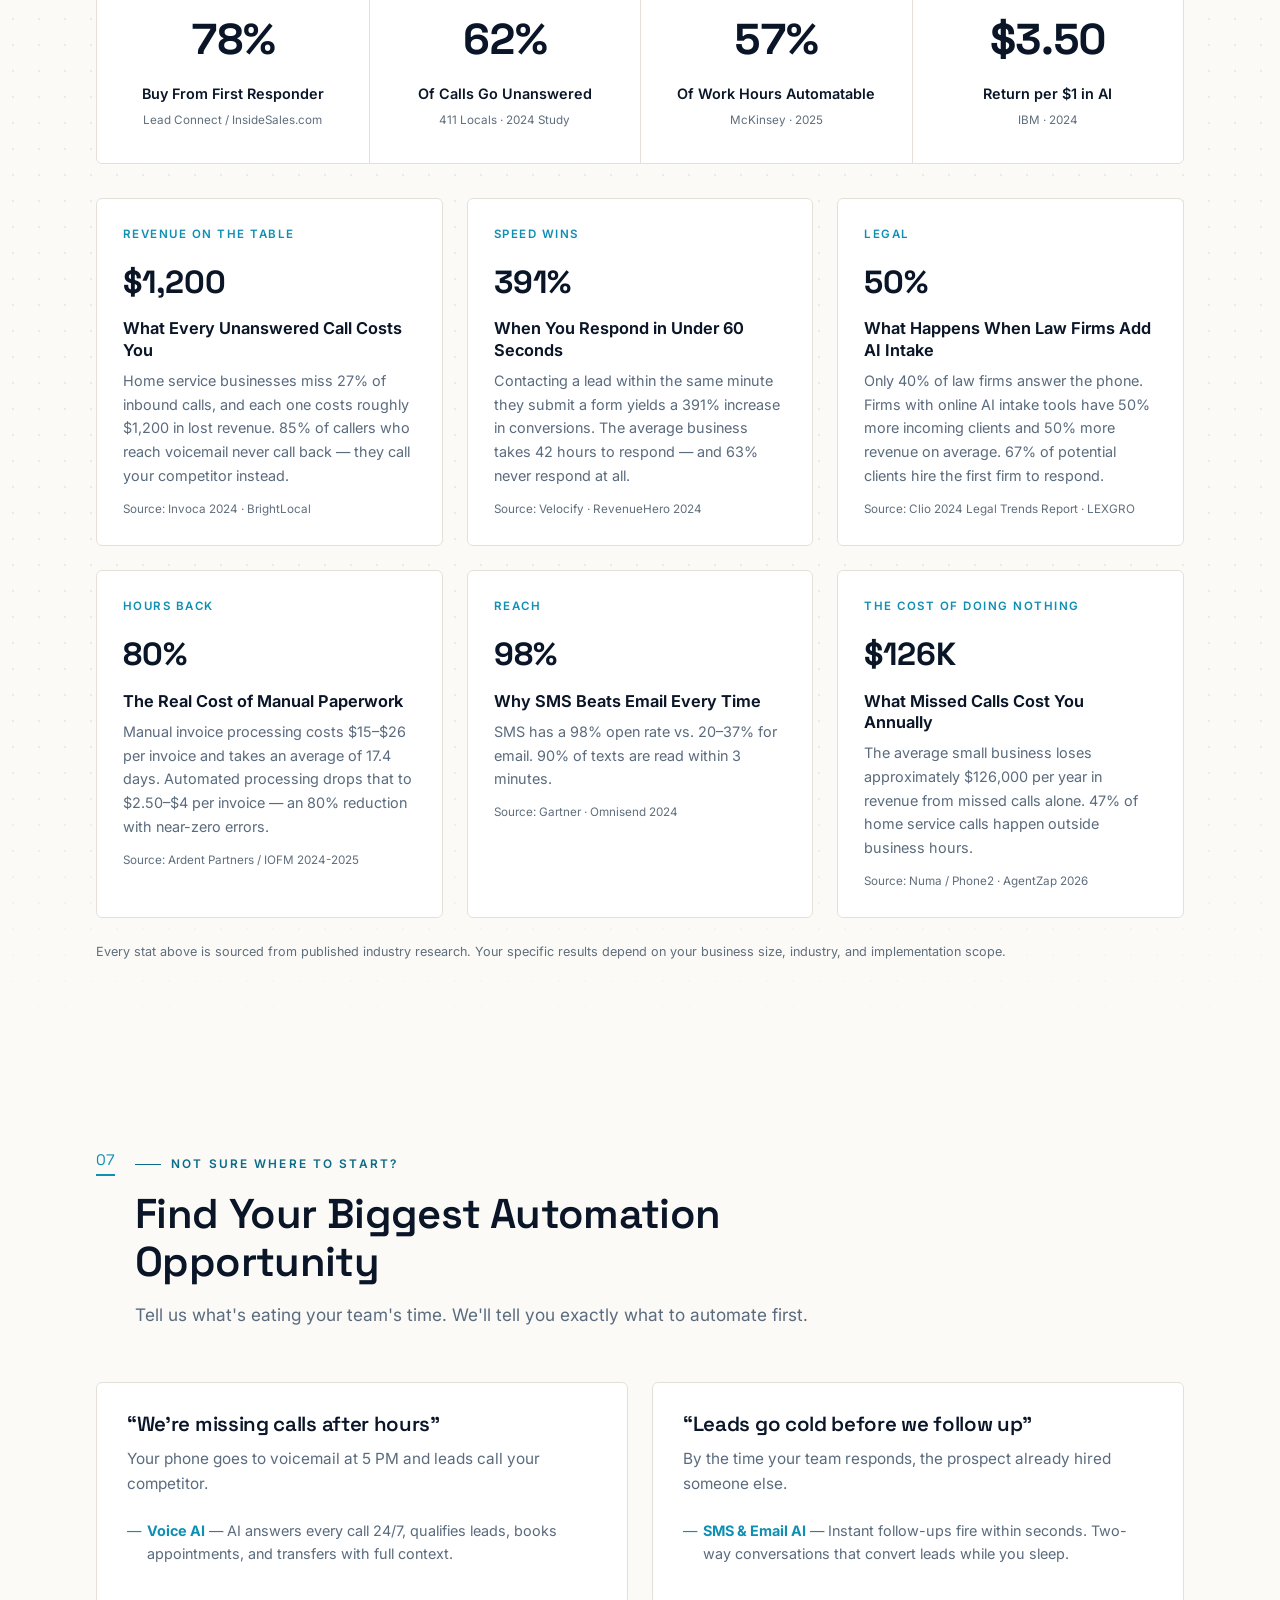
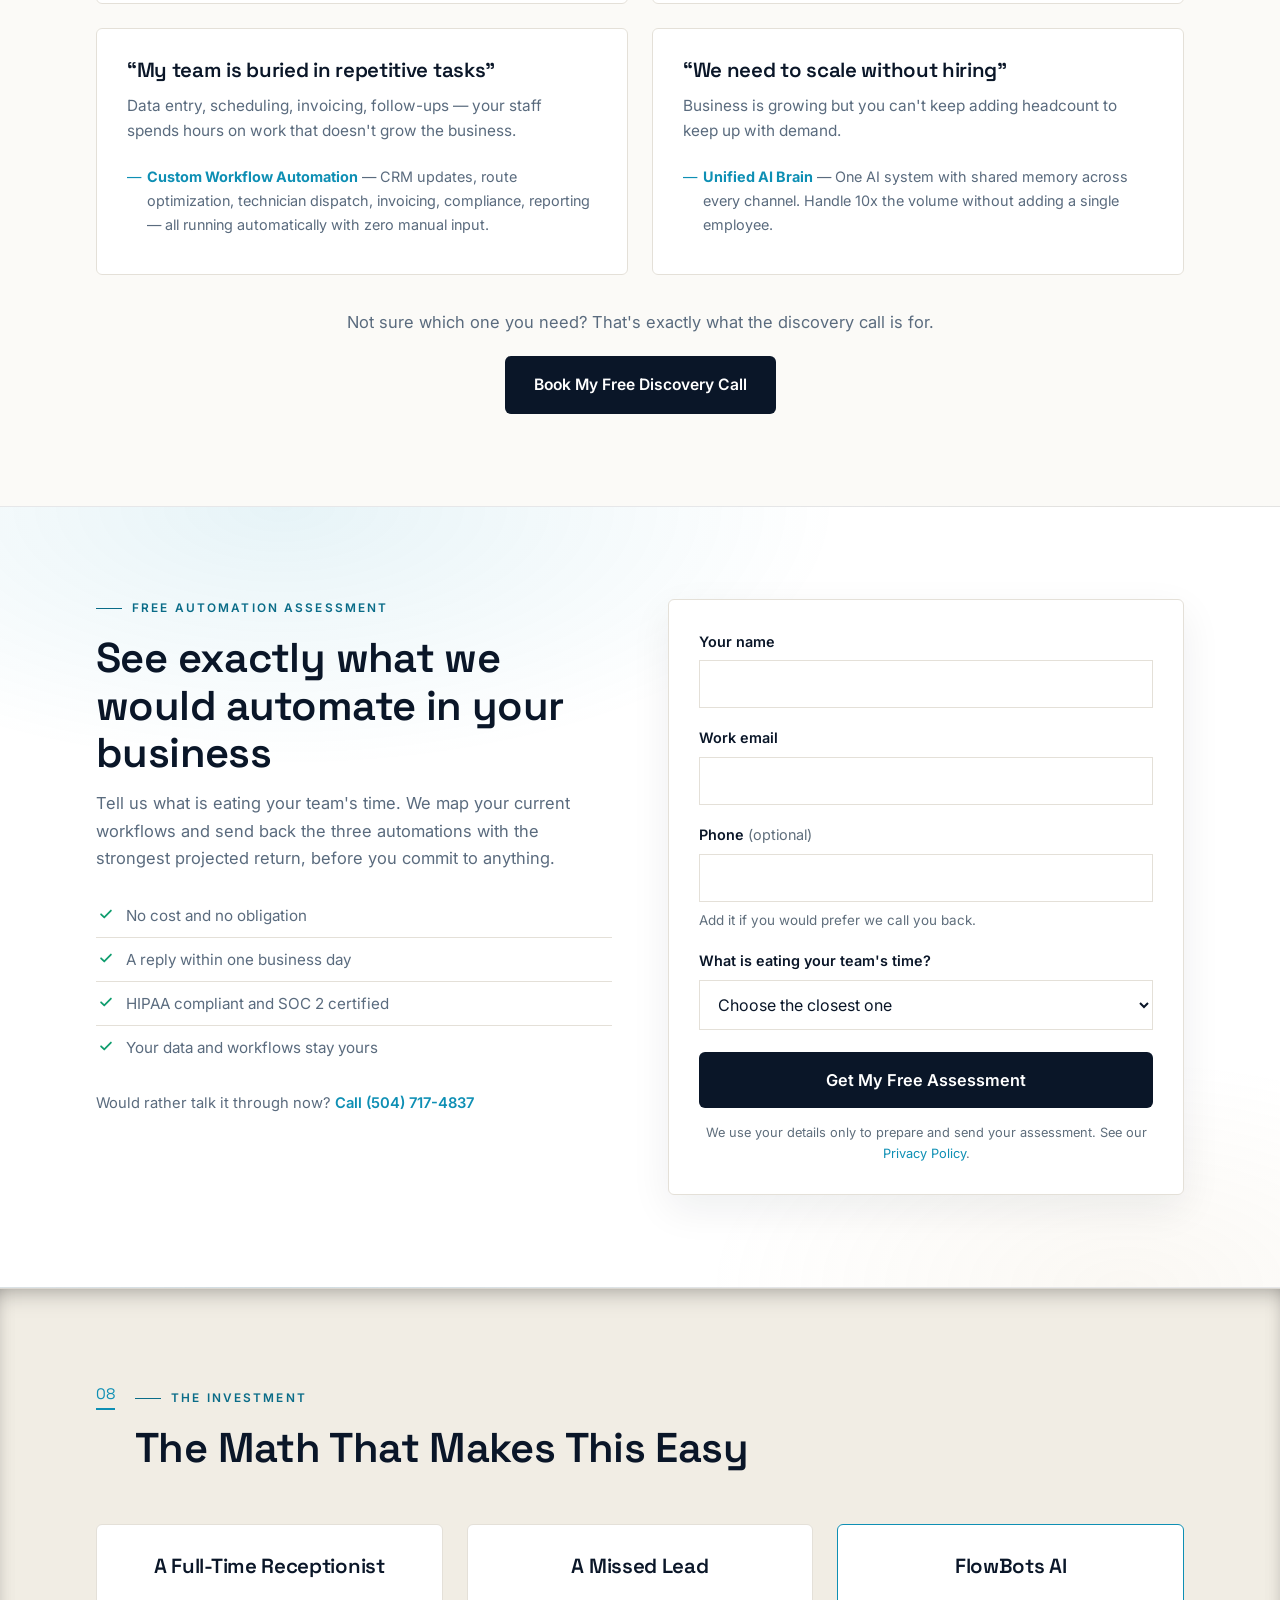
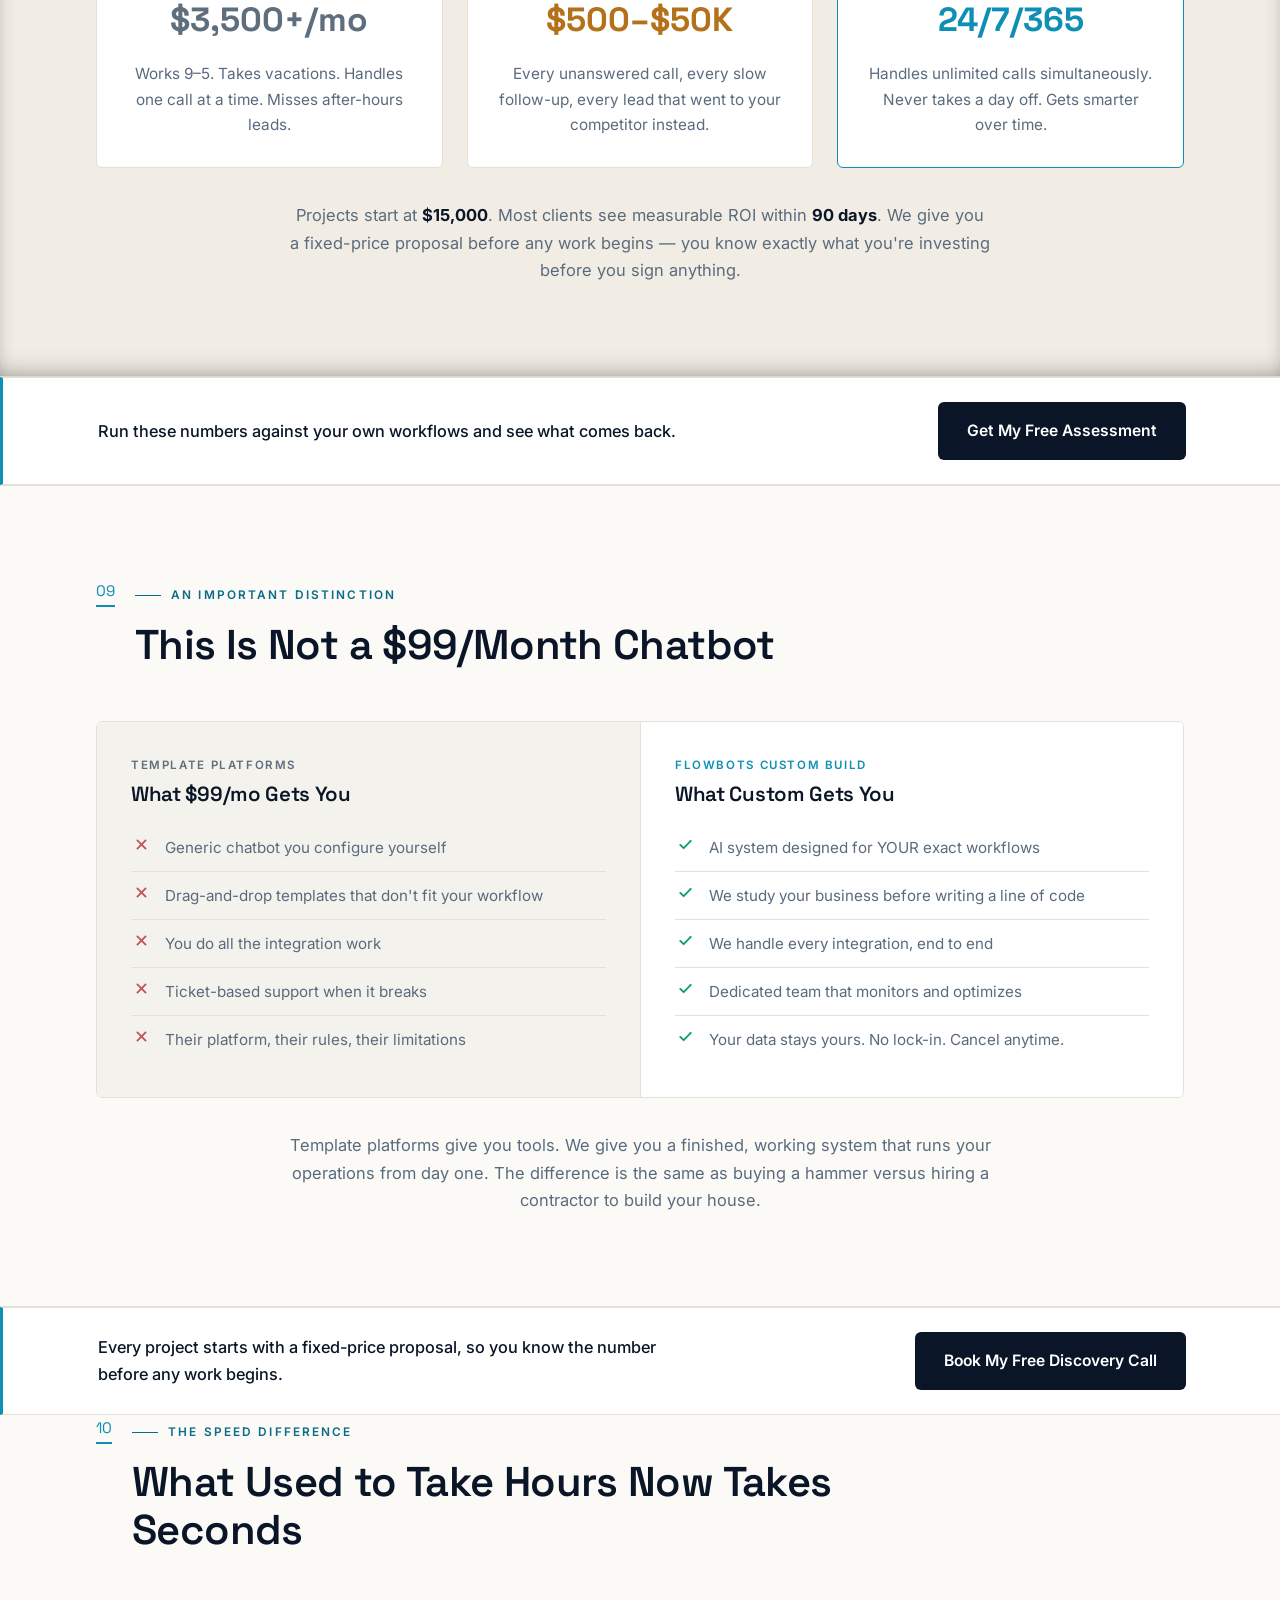
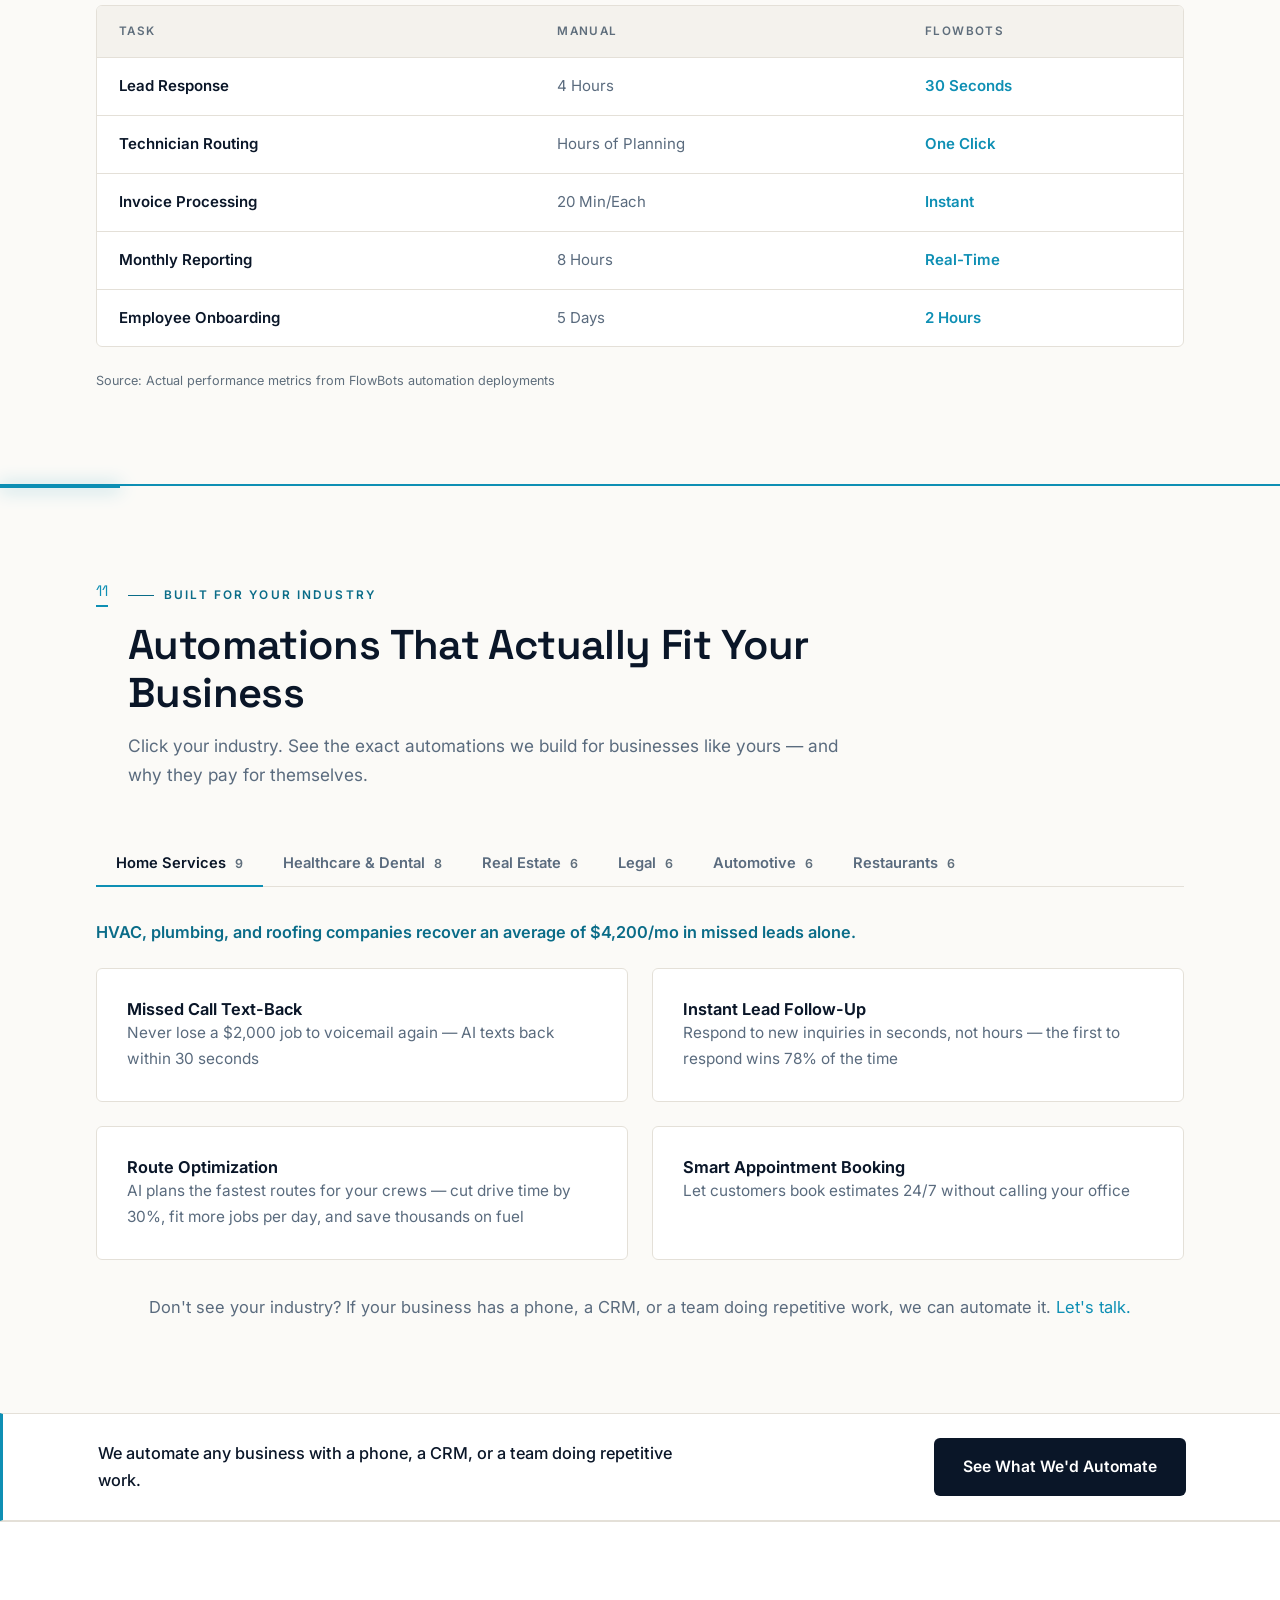
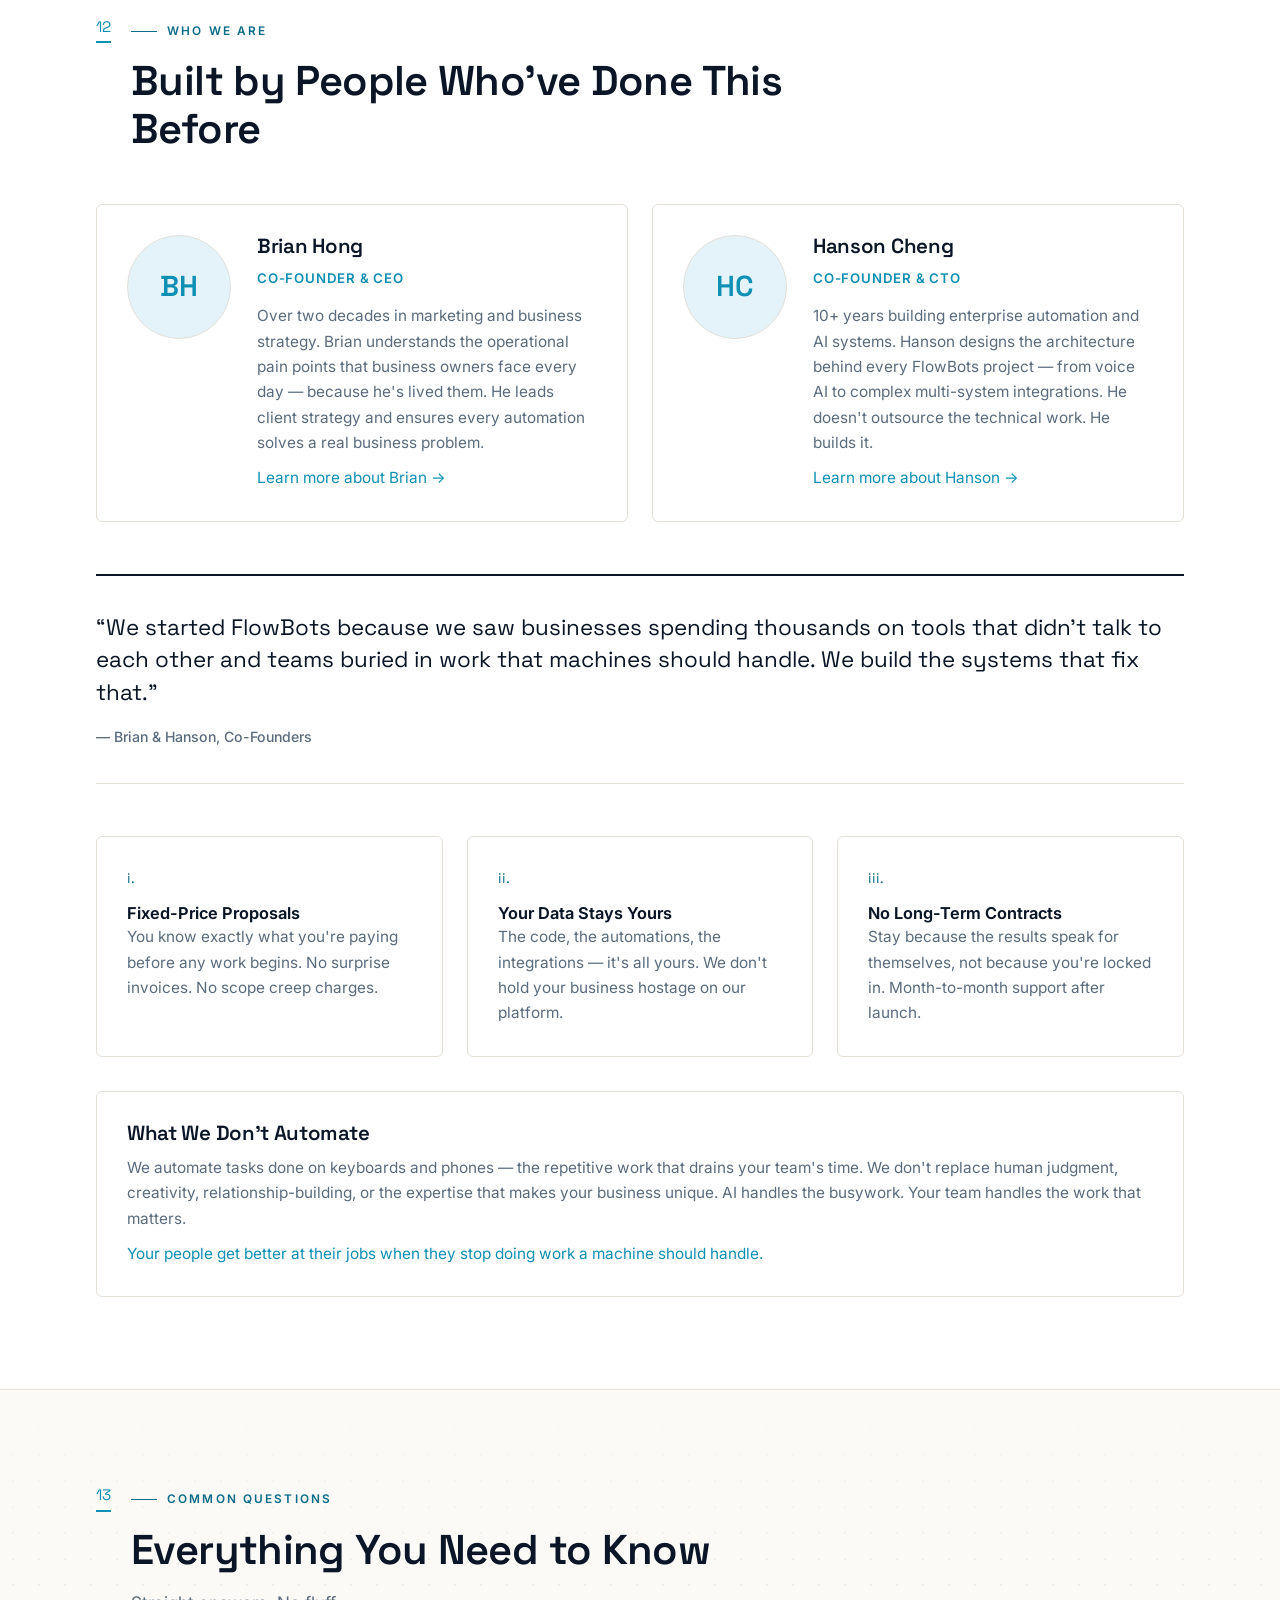
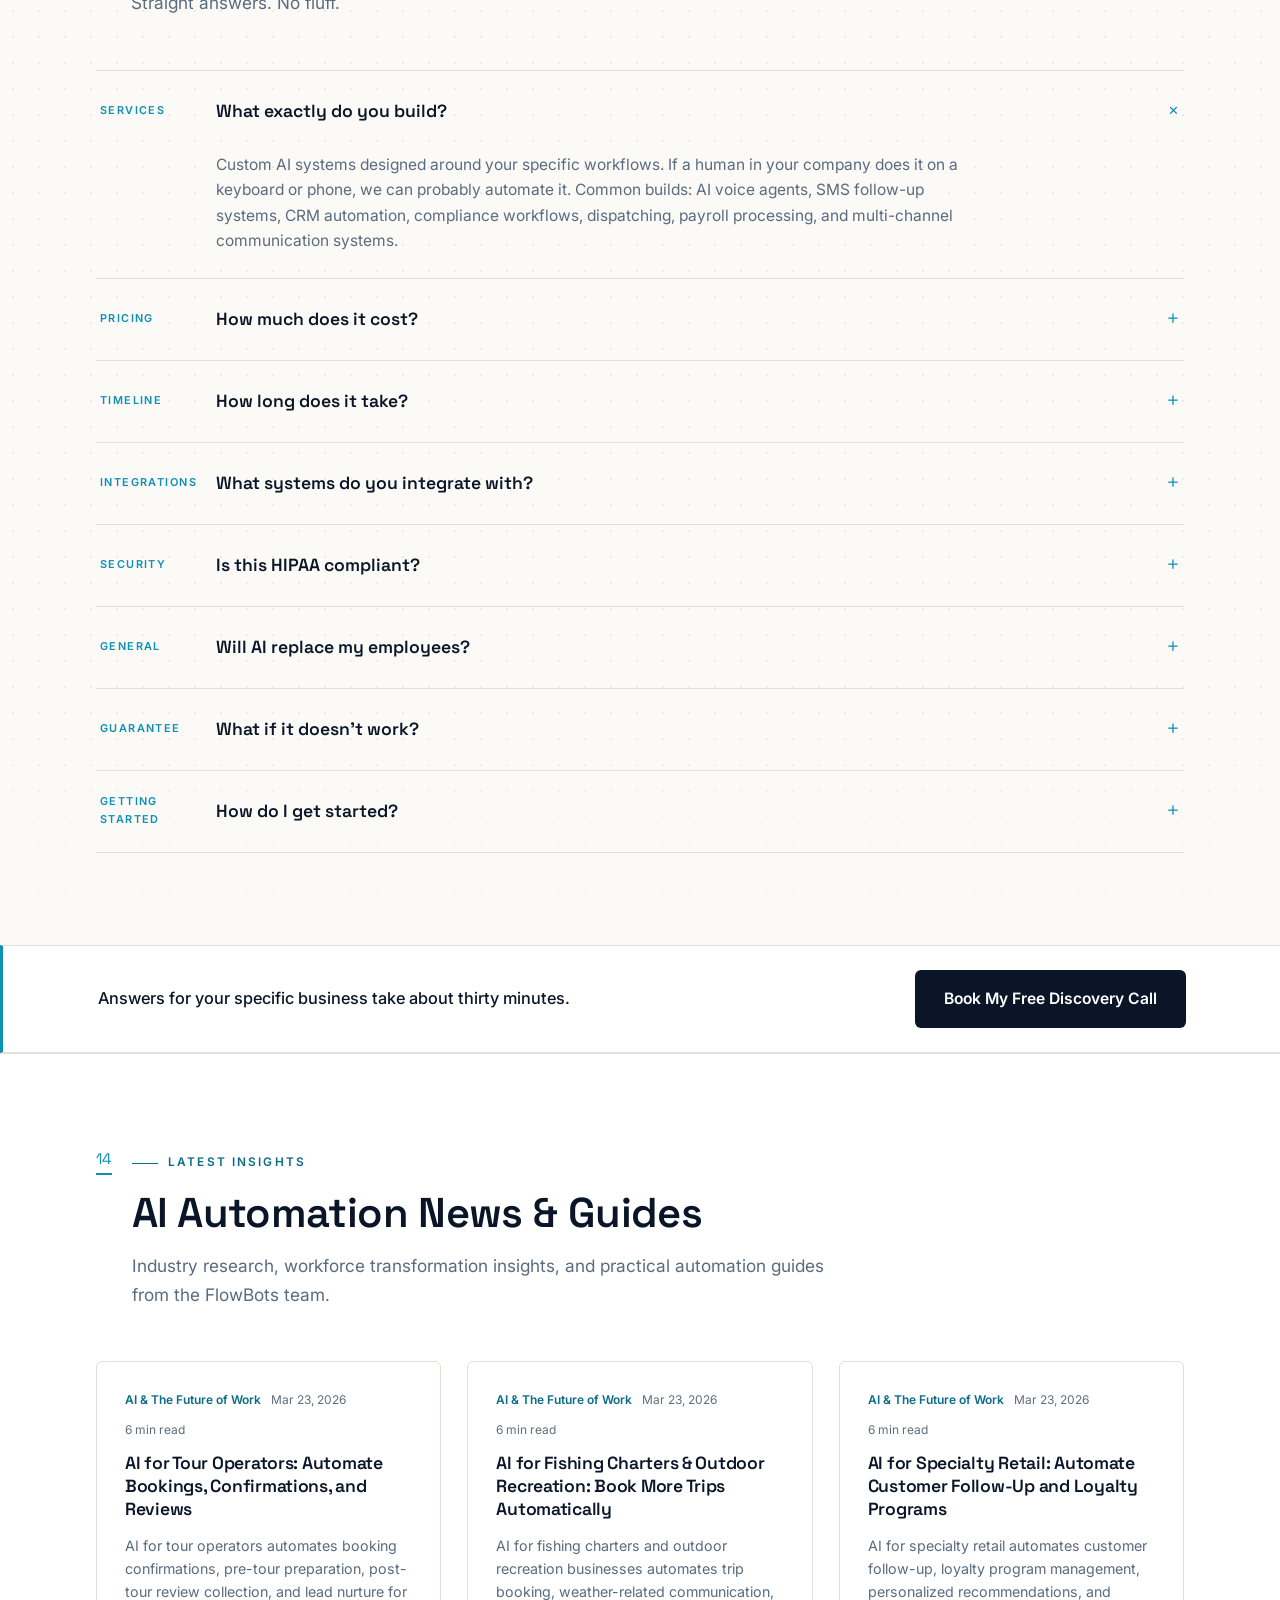
==== commit a80038cb: "Close the CTA void and lift the form out of the basement From the conversion audit:  - The homepage " ====
--- a/index.html
+++ b/index.html
@@ -8,7 +8,7 @@
 <link rel="preconnect" href="https://fonts.googleapis.com">
 <link rel="preconnect" href="https://fonts.gstatic.com" crossorigin>
 <link href="https://fonts.googleapis.com/css2?family=Space+Grotesk:wght@500;600;700&family=Inter:wght@400;500;600&display=swap" rel="stylesheet">
-<link rel="stylesheet" href="style.css?v=27">
+<link rel="stylesheet" href="style.css?v=28">
 <script>/* These are the animated designs: motion is on unless a URL explicitly
    asks for ?motion=off. A production build should restore respect for
    prefers-reduced-motion; this is a review prototype. */
@@ -387,6 +387,65 @@
   </div>
 </section>
 
+
+<section class="lead-section sec-feature" id="assessment">
+  <div class="wrap lead-grid">
+    <div class="lead-copy">
+      <span class="eyebrow">Free Automation Assessment</span>
+      <h2>See exactly what we would automate in your business</h2>
+      <p>Tell us what is eating your team's time. We map your current workflows and send back the three automations with the strongest projected return, before you commit to anything.</p>
+      <ul class="lead-assure">
+        <li>No cost and no obligation</li>
+        <li>A reply within one business day</li>
+        <li>HIPAA compliant and SOC 2 certified</li>
+        <li>Your data and workflows stay yours</li>
+      </ul>
+      <p class="lead-alt">Would rather talk it through now? <a href="tel:+15047174837" data-track="tel-click">Call (504) 717-4837</a></p>
+    </div>
+
+    <form class="lead-form" novalidate data-leadform>
+      <div class="field">
+        <label for="lf-name">Your name</label>
+        <input id="lf-name" name="name" type="text" autocomplete="name" required aria-describedby="lf-name-err">
+        <span class="field-err" id="lf-name-err" role="alert"></span>
+      </div>
+      <div class="field">
+        <label for="lf-email">Work email</label>
+        <input id="lf-email" name="email" type="email" autocomplete="email" inputmode="email" required aria-describedby="lf-email-err">
+        <span class="field-err" id="lf-email-err" role="alert"></span>
+      </div>
+      <div class="field">
+        <label for="lf-phone">Phone <span class="opt">(optional)</span></label>
+        <input id="lf-phone" name="phone" type="tel" autocomplete="tel" inputmode="tel" aria-describedby="lf-phone-hint">
+        <span class="field-hint" id="lf-phone-hint">Add it if you would prefer we call you back.</span>
+      </div>
+      <div class="field">
+        <label for="lf-problem">What is eating your team's time?</label>
+        <select id="lf-problem" name="problem" required aria-describedby="lf-problem-err">
+          <option value="">Choose the closest one</option>
+          <option>We are missing calls after hours</option>
+          <option>Leads go cold before we follow up</option>
+          <option>My team is buried in repetitive tasks</option>
+          <option>We need to scale without hiring</option>
+          <option>Something else</option>
+        </select>
+        <span class="field-err" id="lf-problem-err" role="alert"></span>
+      </div>
+      <button type="submit" class="btn btn-primary btn-lg lead-submit">Get My Free Assessment</button>
+      <p class="lead-privacy">We use your details only to prepare and send your assessment. See our <a href="https://www.flowbots.ai/privacy-policy/">Privacy Policy</a>.</p>
+    </form>
+
+    <div class="lead-success" hidden role="status">
+      <span class="lead-tick" aria-hidden="true">
+        <svg class="ico" aria-hidden="true"><use href="#i-check"></use></svg>
+      </span>
+      <h3>Your assessment request is in</h3>
+      <p>We will map your workflows and reply within one business day with the three automations we would build first, and what each is worth.</p>
+      <p class="lead-alt">Need it sooner? <a href="tel:+15047174837" data-track="tel-click">Call (504) 717-4837</a></p>
+    </div>
+  </div>
+</section>
+
 <!-- ============ 08 · THE INVESTMENT ============ -->
 <section class="sec-inset">
   <div class="wrap">
@@ -405,6 +464,15 @@
     <p class="center mt-3 muted reveal" style="max-width:700px;margin-left:auto;margin-right:auto">Projects start at <strong style="color:var(--ink)">$15,000</strong>. Most clients see measurable ROI within <strong style="color:var(--ink)">90 days</strong>. We give you a fixed-price proposal before any work begins — you know exactly what you're investing before you sign anything.</p>
   </div>
 </section>
+
+
+<!-- ============ CTA STRIP ============ -->
+<div class="cta-strip">
+  <div class="wrap cta-strip-inner">
+    <p>Run these numbers against your own workflows and see what comes back.</p>
+    <a class="btn btn-primary" href="#assessment" data-track="cta-strip-roi">Get My Free Assessment</a>
+  </div>
+</div>
 
 <!-- ============ 09 · NOT A $99 CHATBOT ============ -->
 <section class="sec-wash">
@@ -444,6 +512,15 @@
   </div>
 </section>
 
+
+<!-- ============ CTA STRIP ============ -->
+<div class="cta-strip">
+  <div class="wrap cta-strip-inner">
+    <p>Every project starts with a fixed-price proposal, so you know the number before any work begins.</p>
+    <a class="btn btn-primary" href="https://www.flowbots.ai/book-call/" data-track="cta-strip-price">Book My Free Discovery Call</a>
+  </div>
+</div>
+
 <!-- ============ 10 · SPEED TABLE ============ -->
 <section style="padding-top:0">
   <div class="wrap">
@@ -548,6 +625,15 @@
     <p class="center mt-3 muted reveal">Don't see your industry? If your business has a phone, a CRM, or a team doing repetitive work, we can automate it. <a href="industries.html">Let's talk.</a></p>
   </div>
 </section>
+
+
+<!-- ============ CTA STRIP ============ -->
+<div class="cta-strip">
+  <div class="wrap cta-strip-inner">
+    <p>We automate any business with a phone, a CRM, or a team doing repetitive work.</p>
+    <a class="btn btn-primary" href="#assessment" data-track="cta-strip-industry">See What We'd Automate</a>
+  </div>
+</div>
 
 <!-- ============ 12 · WHO WE ARE ============ -->
 <section class="sec-panel">
@@ -651,6 +737,15 @@
   </div>
 </section>
 
+
+<!-- ============ CTA STRIP ============ -->
+<div class="cta-strip">
+  <div class="wrap cta-strip-inner">
+    <p>Answers for your specific business take about thirty minutes.</p>
+    <a class="btn btn-primary" href="https://www.flowbots.ai/book-call/" data-track="cta-strip-faq">Book My Free Discovery Call</a>
+  </div>
+</div>
+
 <!-- ============ 14 · BLOG TEASER ============ -->
 <section class="sec-panel">
   <div class="wrap">
@@ -686,64 +781,6 @@
   </div>
 </section>
 
-
-<section class="lead-section sec-feature" id="assessment">
-  <div class="wrap lead-grid">
-    <div class="lead-copy">
-      <span class="eyebrow">Free Automation Assessment</span>
-      <h2>See exactly what we would automate in your business</h2>
-      <p>Tell us what is eating your team's time. We map your current workflows and send back the three automations with the strongest projected return, before you commit to anything.</p>
-      <ul class="lead-assure">
-        <li>No cost and no obligation</li>
-        <li>A reply within one business day</li>
-        <li>HIPAA compliant and SOC 2 certified</li>
-        <li>Your data and workflows stay yours</li>
-      </ul>
-      <p class="lead-alt">Would rather talk it through now? <a href="tel:+15047174837" data-track="tel-click">Call (504) 717-4837</a></p>
-    </div>
-
-    <form class="lead-form" novalidate data-leadform>
-      <div class="field">
-        <label for="lf-name">Your name</label>
-        <input id="lf-name" name="name" type="text" autocomplete="name" required aria-describedby="lf-name-err">
-        <span class="field-err" id="lf-name-err" role="alert"></span>
-      </div>
-      <div class="field">
-        <label for="lf-email">Work email</label>
-        <input id="lf-email" name="email" type="email" autocomplete="email" inputmode="email" required aria-describedby="lf-email-err">
-        <span class="field-err" id="lf-email-err" role="alert"></span>
-      </div>
-      <div class="field">
-        <label for="lf-phone">Phone <span class="opt">(optional)</span></label>
-        <input id="lf-phone" name="phone" type="tel" autocomplete="tel" inputmode="tel" aria-describedby="lf-phone-hint">
-        <span class="field-hint" id="lf-phone-hint">Add it if you would prefer we call you back.</span>
-      </div>
-      <div class="field">
-        <label for="lf-problem">What is eating your team's time?</label>
-        <select id="lf-problem" name="problem" required aria-describedby="lf-problem-err">
-          <option value="">Choose the closest one</option>
-          <option>We are missing calls after hours</option>
-          <option>Leads go cold before we follow up</option>
-          <option>My team is buried in repetitive tasks</option>
-          <option>We need to scale without hiring</option>
-          <option>Something else</option>
-        </select>
-        <span class="field-err" id="lf-problem-err" role="alert"></span>
-      </div>
-      <button type="submit" class="btn btn-primary btn-lg lead-submit">Get My Free Assessment</button>
-      <p class="lead-privacy">We use your details only to prepare and send your assessment. See our <a href="https://www.flowbots.ai/privacy-policy/">Privacy Policy</a>.</p>
-    </form>
-
-    <div class="lead-success" hidden role="status">
-      <span class="lead-tick" aria-hidden="true">
-        <svg class="ico" aria-hidden="true"><use href="#i-check"></use></svg>
-      </span>
-      <h3>Your assessment request is in</h3>
-      <p>We will map your workflows and reply within one business day with the three automations we would build first, and what each is worth.</p>
-      <p class="lead-alt">Need it sooner? <a href="tel:+15047174837" data-track="tel-click">Call (504) 717-4837</a></p>
-    </div>
-  </div>
-</section>
 
 <!-- ============ PRE-FOOTER CTA ============ -->
 <section class="prefoot">
@@ -852,6 +889,6 @@
 })();
 </script>
 
-<script src="app.js?v=27"></script>
+<script src="app.js?v=28"></script>
 </body>
 </html>
--- a/style.css
+++ b/style.css
@@ -968,3 +968,28 @@
 .int-marks li:hover .int-logo{color:var(--accent-deep,var(--accent));opacity:1}
 @media(max-width:1100px){.int-logo{height:26px}}
 @media(max-width:720px){.int-logo{height:24px}}
+
+/* ============================================================
+   CTA STRIP — a slim prompt at a decision point, not a second
+   offer. Kept visually lighter than the assessment band so the
+   two never compete, and worded for the argument above it.
+   ============================================================ */
+.cta-strip{
+  background:var(--card,#fff);
+  border-top:1px solid var(--line);border-bottom:1px solid var(--line);
+  border-left:3px solid var(--accent);
+  padding:var(--s5) 0;
+}
+.cta-strip-inner{
+  display:flex;align-items:center;justify-content:space-between;
+  gap:var(--s6);
+}
+.cta-strip p{
+  color:var(--ink);font-size:1.02rem;font-weight:500;margin:0;max-width:58ch;
+}
+.cta-strip .btn{flex:none;white-space:nowrap}
+@media(max-width:820px){
+  .cta-strip-inner{flex-direction:column;align-items:flex-start;gap:var(--s4)}
+  .cta-strip p{font-size:.96rem}
+  .cta-strip .btn{width:100%;justify-content:center}
+}
